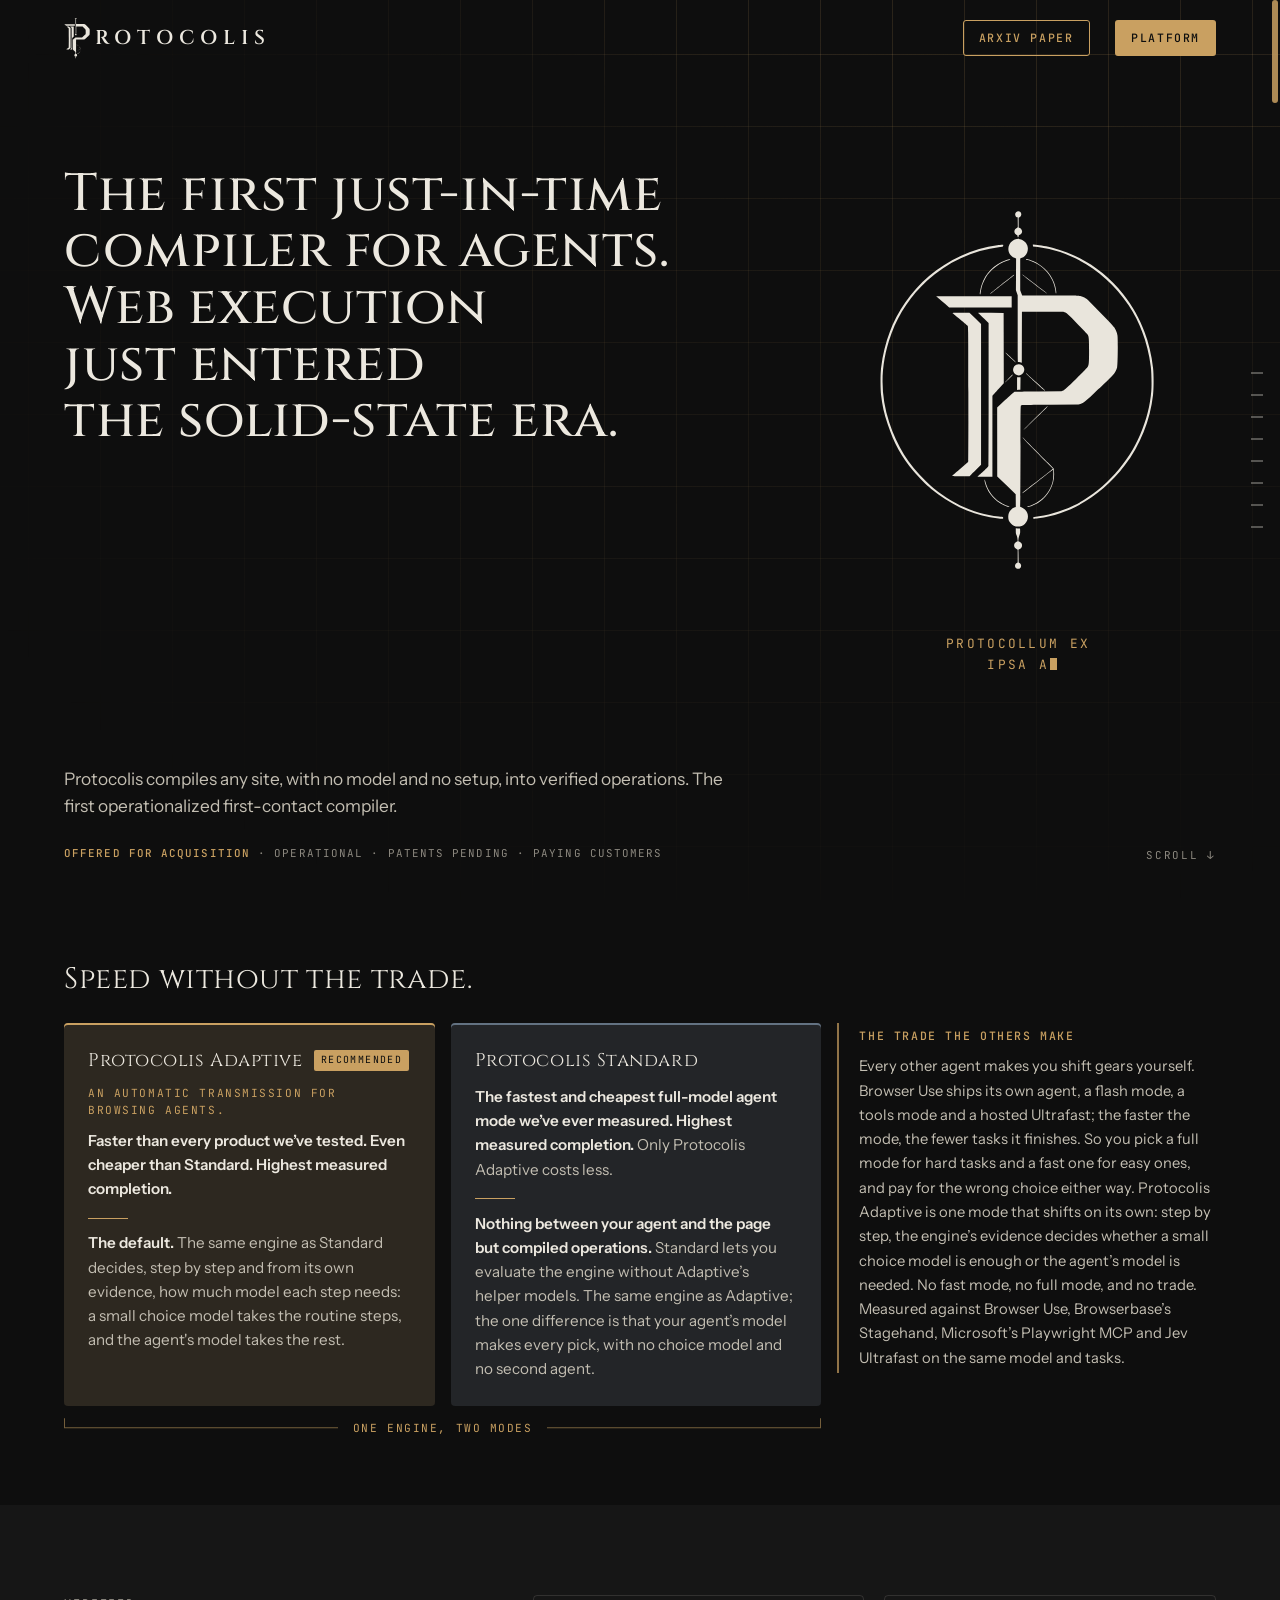
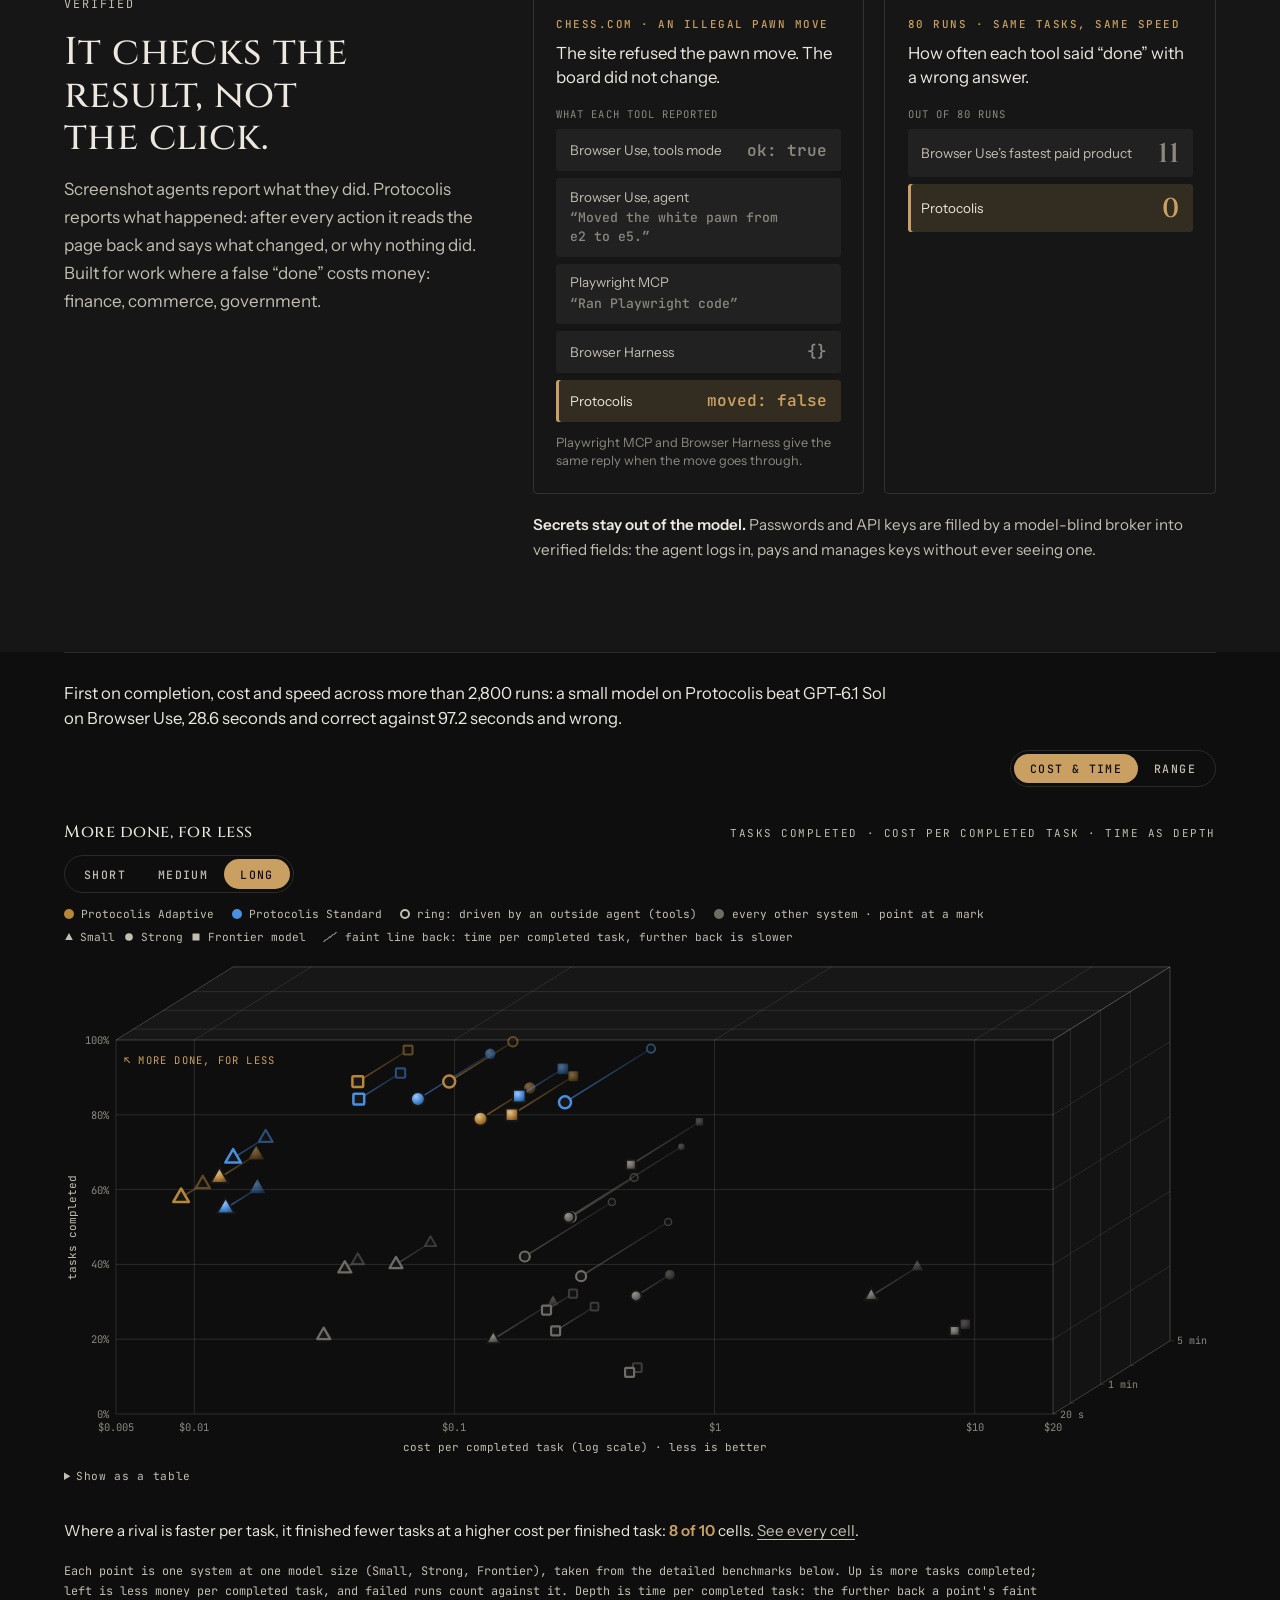
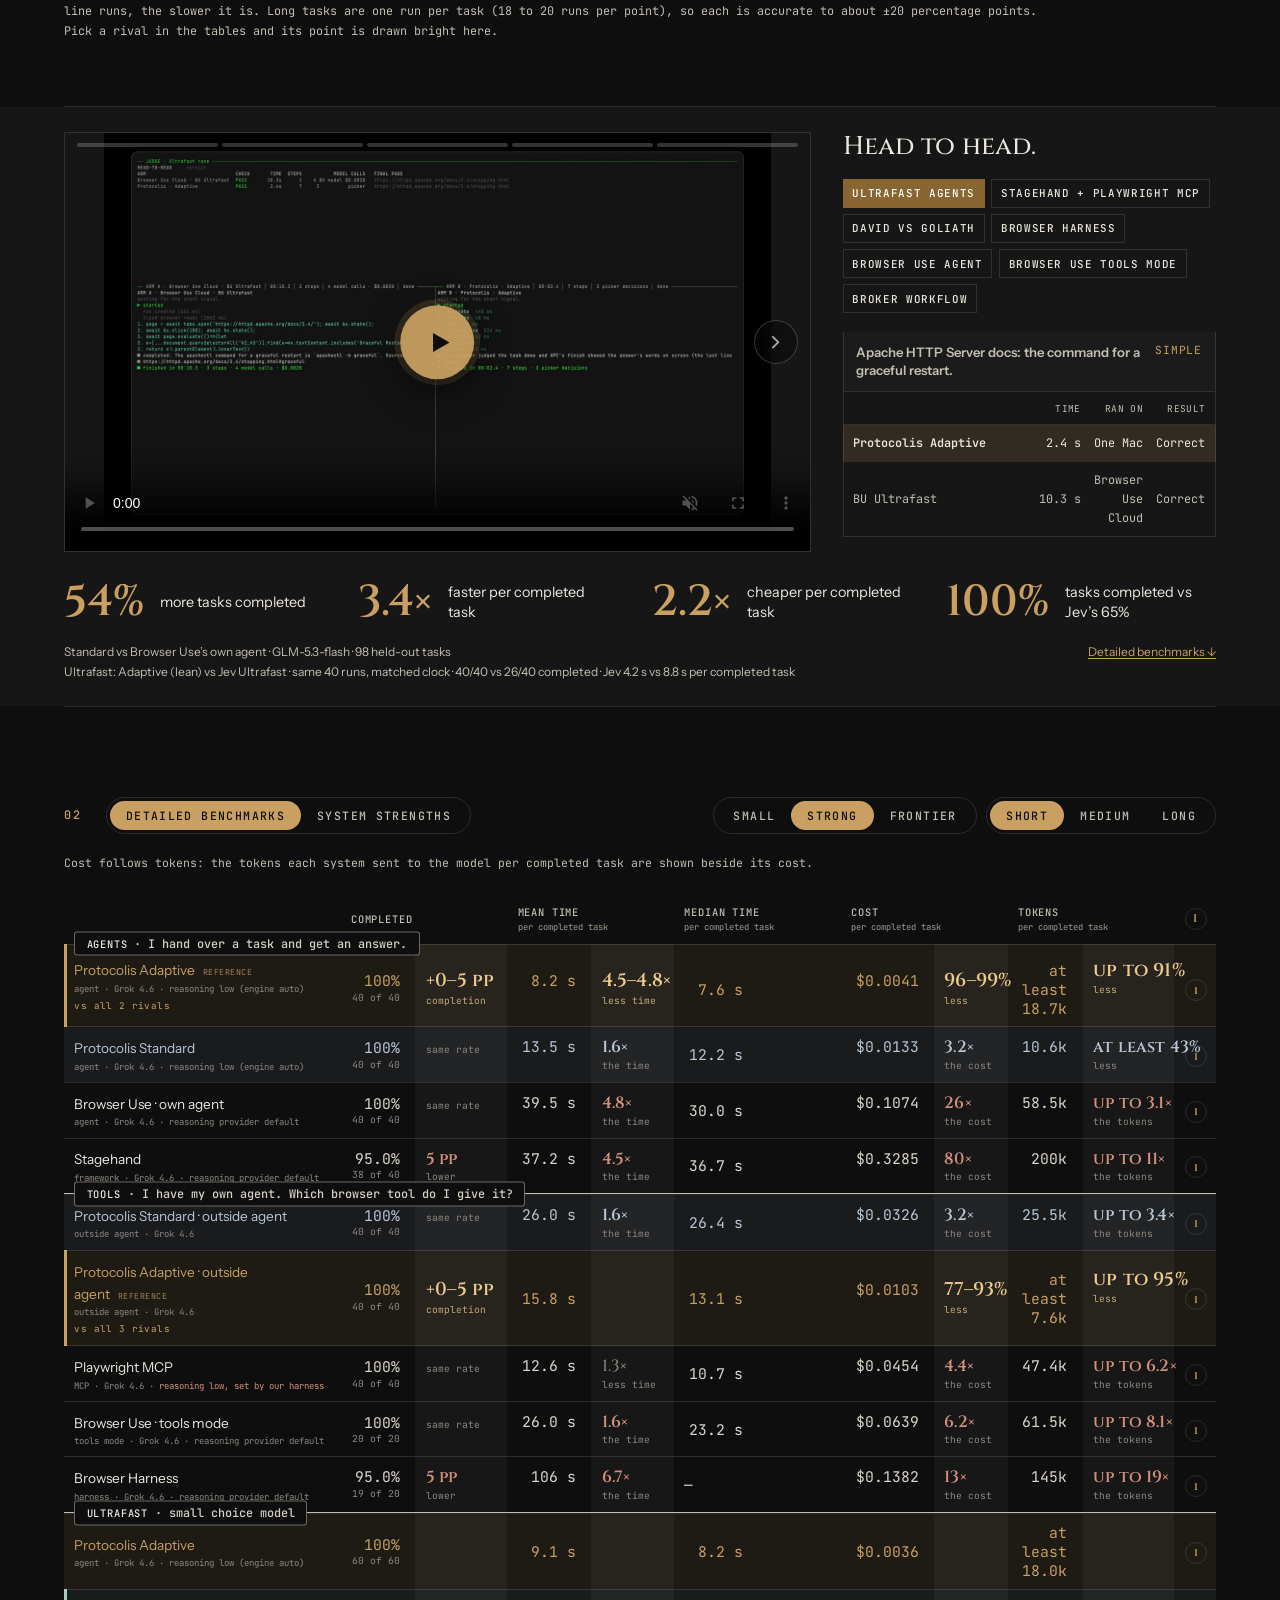
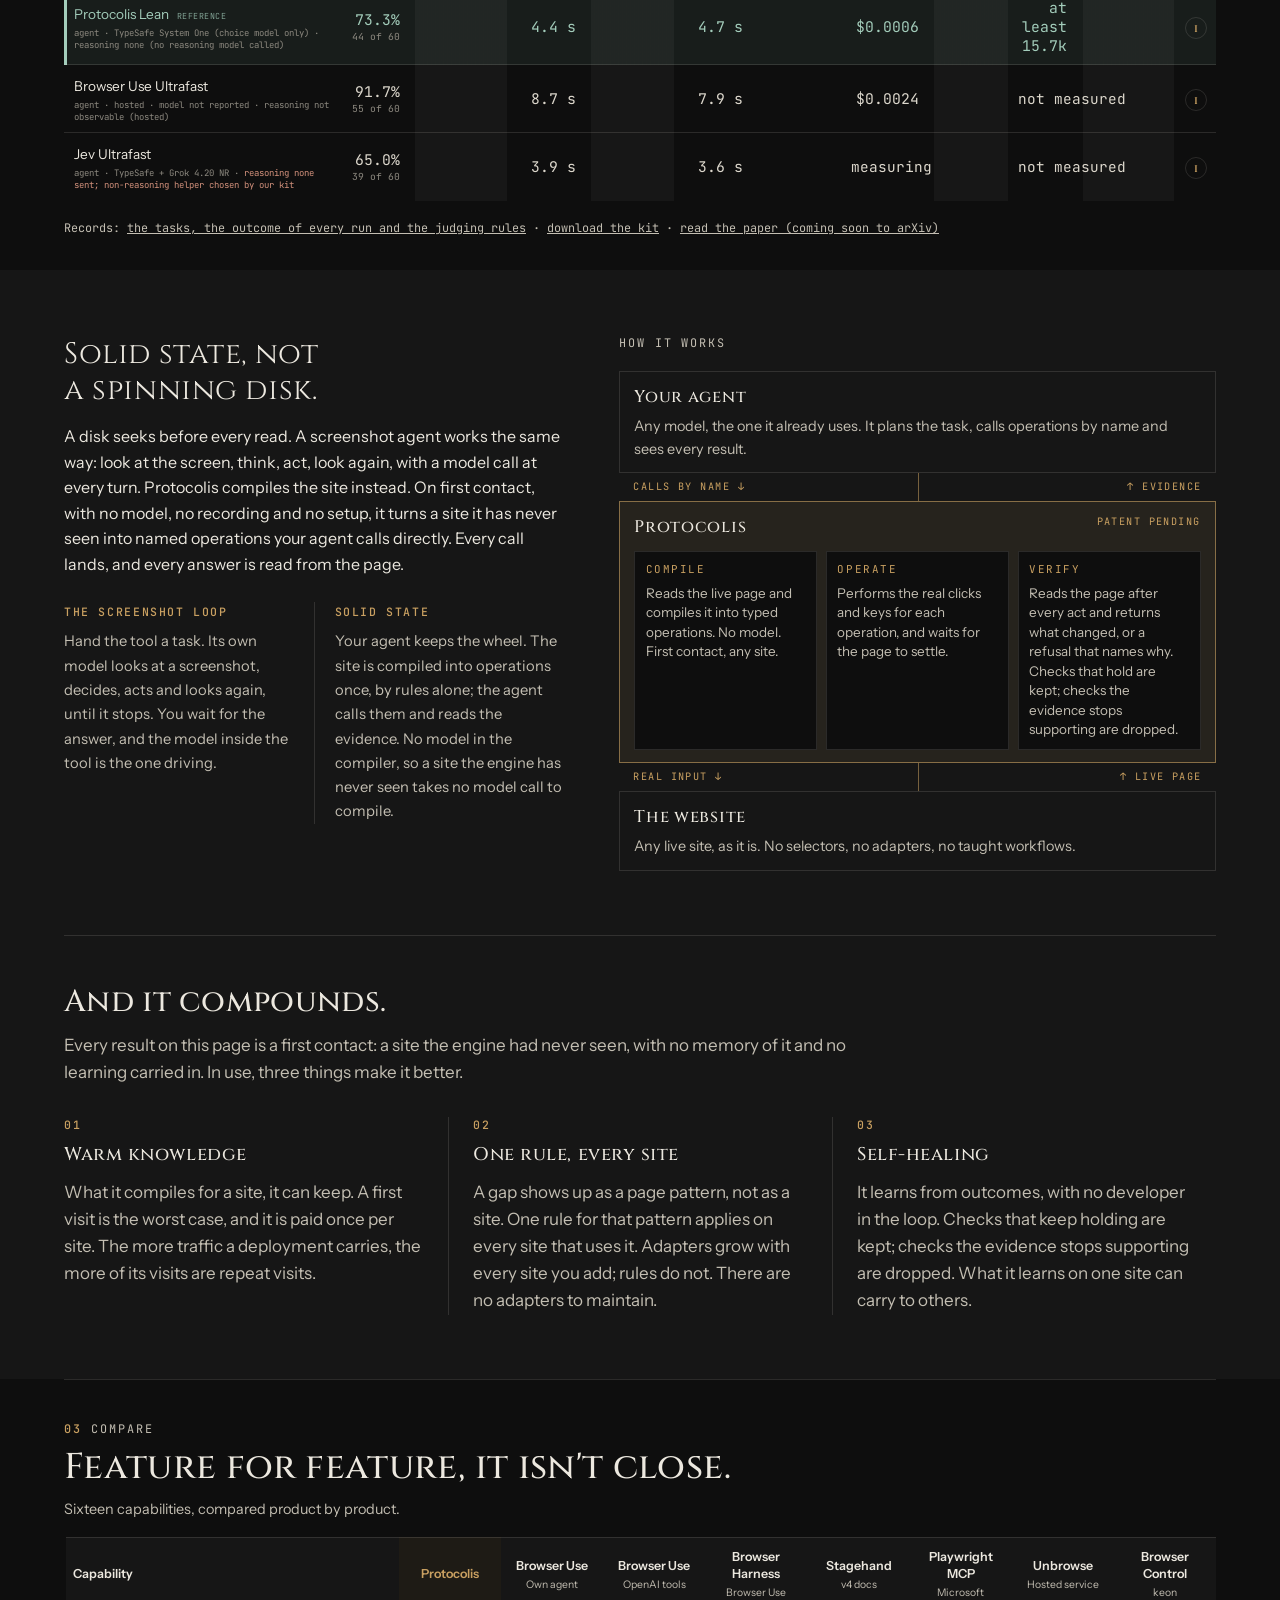
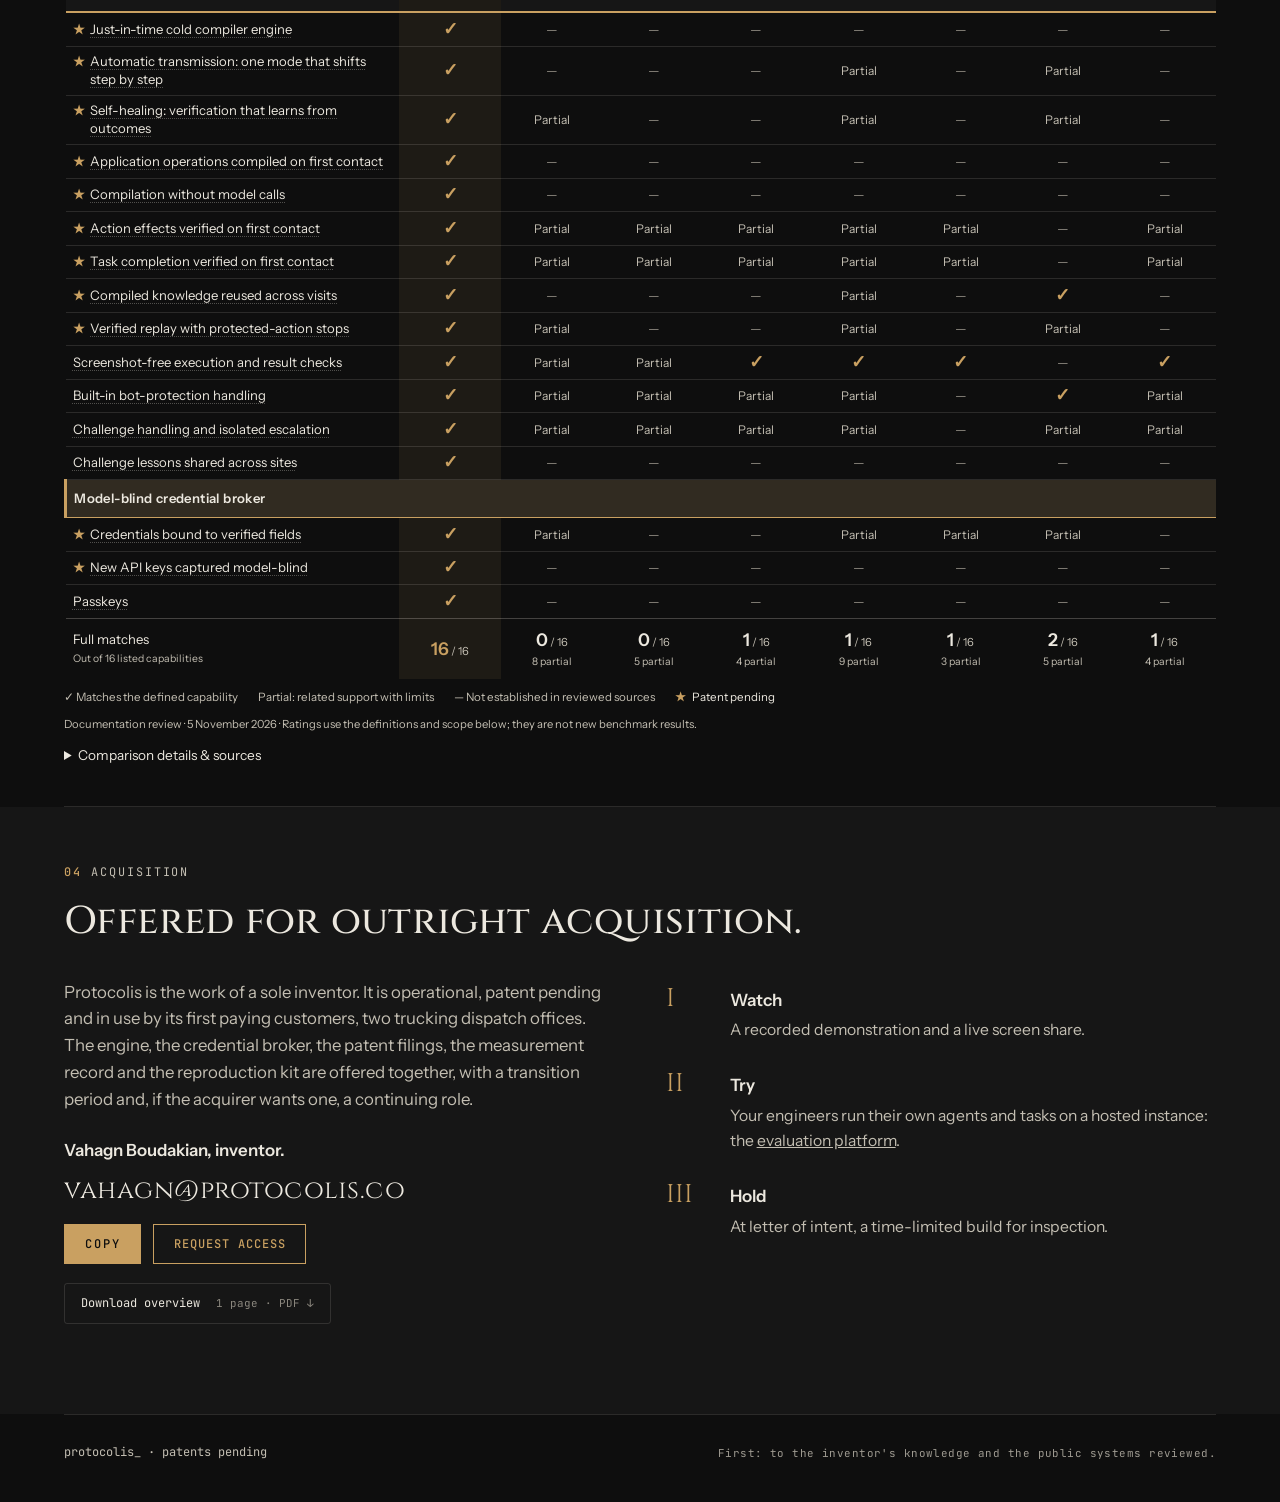
==== index.html @ 27d98e0c "Verified card: Chess.com probe rows for every rival that ran it (Browser Use tools + agent, Playwrig" ====
<!doctype html>
<html lang="en">
<head><script>/*THEME-SWITCH*/(function(){var SITE_THEME='dark';var DAY_START=12,DAY_END=19;var t=SITE_THEME;try{var q=new URLSearchParams(location.search).get('theme');if(q==='light'||q==='dark')t=q}catch(e){}if(t!=='light'&&t!=='dark'){var h=new Date().getHours();t=(h>=DAY_START&&h<DAY_END)?'light':'dark'}document.documentElement.setAttribute('data-theme',t)})()</script><style>/*NATIVE-PLAY-OFF: one play button on phones; the site draws its own (.vplay)*/.frame video::-webkit-media-controls-start-playback-button{display:none!important;-webkit-appearance:none}.frame video::-webkit-media-controls-overlay-play-button{display:none!important}</style><style>/*VERIFY-SEC*/.vr-sec .vr-grid{display:grid;grid-template-columns:1fr 1fr;gap:1.25rem;margin-top:1.6rem}@media(max-width:760px){.vr-sec .vr-grid{grid-template-columns:1fr}}.vr-card{border:1px solid var(--rule);border-radius:4px;padding:1.3rem 1.4rem 1.4rem;background:var(--bg-2)}.vr-k{font:500 .68rem var(--font-mono);letter-spacing:.14em;text-transform:uppercase;color:var(--accent)}.vr-what{margin:.65rem 0 1.1rem;color:var(--fg);font-size:1.05rem;line-height:1.45}.vr-cap{font:.66rem var(--font-mono);letter-spacing:.1em;text-transform:uppercase;color:var(--dim);margin-bottom:.5rem}.vr-rows{margin:0;display:grid;gap:.45rem}.vr-row{display:flex;justify-content:space-between;align-items:center;gap:1rem;padding:.65rem .85rem;border-radius:3px}.vr-row dt{font:.84rem var(--font-body);color:var(--fg-2)}.vr-row dd{margin:0;font:600 1rem var(--font-mono);white-space:nowrap}.vr-row dd code{font:inherit}.vr-row.them{background:color-mix(in srgb,var(--fg) 5%,transparent)}.vr-row.them dd{color:var(--dim)}.vr-row.us{background:color-mix(in srgb,var(--accent) 16%,transparent);box-shadow:inset 3px 0 var(--accent)}.vr-row.us dt{color:var(--fg)}.vr-row.us dd{color:var(--accent)}.vr-row dd.vr-big{font:600 1.7rem/1 var(--font-display)}.vr-broker{margin-top:1.3rem;color:var(--fg-2);max-width:62rem;line-height:1.65}.vr-broker b{color:var(--fg);font-weight:600}</style><style>/*VERIFY-BAND: full-width band like #demo/#how/#acquisition, plain label, heading left and proof right*/#modes{border-bottom:0!important}#verify{position:relative;isolation:isolate;margin-top:clamp(2.5rem,4vw,3.5rem)}#verify::before{content:"";position:absolute;z-index:-1;pointer-events:none;top:0;bottom:0;left:calc(-1 * max(var(--gut),env(safe-area-inset-left,0px)));right:calc(-1 * max(var(--gut),env(safe-area-inset-right,0px)));background:var(--bg-2)}#verify .vr-card{background:transparent}.vr-wrap{display:grid;grid-template-columns:minmax(0,1.15fr) minmax(0,1.85fr);gap:2.75rem;align-items:start}.vr-wrap .vr-grid{margin-top:0}.vr-head h2{margin-top:0}.vr-lede{color:var(--fg-2);line-height:1.65;margin-top:1rem}.vr-right .vr-broker{margin-top:1.1rem;font-size:.95rem}@media(max-width:1000px){.vr-wrap{grid-template-columns:1fr;gap:1.4rem}}</style><style>/*TOP-NO-RULE (owner, 18 Nov)*/.top{border-bottom:0!important}</style><style>/*HERO-SCREEN: the first screen hugs the window: headline top-left, one line + one button bottom-left, emblem right, scroll cue bottom-right*/.hero.hero-screen{position:relative;min-height:calc(100svh - 4.9rem);align-items:stretch;padding-block:clamp(1.75rem,5vh,3.5rem) clamp(1.75rem,4vh,3rem)}.hero-main{display:flex;flex-direction:column;justify-content:space-between;gap:2.5rem;min-width:0}.hero.hero-screen .hero-brand{align-self:center;padding-bottom:0}.hero.hero-screen .emblem{max-width:min(28rem,50svh)}.hero-line{font-size:clamp(1.05rem,1.35vw,1.28rem);line-height:1.55;color:var(--fg-2);max-width:44rem}.hero-actions{display:flex;align-items:center;gap:1.4rem;flex-wrap:wrap;margin-top:1.5rem}.hero-cta{font:500 .76rem var(--font-mono);letter-spacing:.14em;text-transform:uppercase;padding:.8rem 1.25rem;border-radius:3px;background:var(--accent);color:var(--accent-ink);text-decoration:none;white-space:nowrap;transition:filter .15s}.hero-cta:hover,.hero-cta:focus-visible{filter:brightness(1.12);outline:none}.hero-status{font:.68rem/1.7 var(--font-mono);letter-spacing:.1em;text-transform:uppercase;color:var(--dim);text-decoration:none}.hero-status b{color:var(--accent);font-weight:500}.hero-status:hover{color:var(--fg-2)}.hero-scroll{position:absolute;right:0;bottom:clamp(1.75rem,4vh,3rem);font:.68rem var(--font-mono);letter-spacing:.16em;text-transform:uppercase;color:var(--dim);text-decoration:none}.hero-scroll:hover{color:var(--accent)}.range-proof{font-size:clamp(1.02rem,1.3vw,1.2rem);line-height:1.55;color:var(--fg);max-width:52rem;margin:0 0 .25rem}@media (max-width:999px),(orientation:portrait){.hero.hero-screen{min-height:calc(100svh - 4.9rem);align-content:space-between;align-items:start;gap:2rem}.hero-main{gap:1.75rem}.hero-scroll{display:none}}@media (max-width:999px),(orientation:portrait){.hero h1 br.desk-br{display:none}}@media (min-width:1000px) and (orientation:landscape){.hero.hero-screen h1{font-size:clamp(2.3rem,4.3vw,4rem)}.hero.hero-screen h1.order-claim{font-size:clamp(2.2rem,4.1vw,3.8rem)}.hero.hero-screen .hero-main{padding-top:clamp(1rem,5vh,3.25rem)}.hero.hero-screen .hero-brand{transform:translateY(-5svh)}}@media (max-width:760px){.hero.hero-screen{padding-block:1.1rem 1.4rem;gap:1.1rem}.hero.hero-screen .emblem{width:min(34vw,8.75rem)}.hero.hero-screen .motto{margin-top:.55rem;font-size:.68rem;max-width:none}.hero-main{gap:1.1rem}.hero-actions{margin-top:1rem;gap:.9rem}}</style><style>/*GRID-TOP: the grid is a little stronger across the header and hero, and that emphasis fades out faster than the grid as you scroll (owner, 18 Nov)*/.grid-top{position:fixed;inset:0;z-index:-1;pointer-events:none;background-image:linear-gradient(color-mix(in srgb,var(--accent) 12%,transparent) 1px,transparent 1px),linear-gradient(90deg,color-mix(in srgb,var(--accent) 12%,transparent) 1px,transparent 1px);background-size:72px 72px;background-position:center center;-webkit-mask-image:radial-gradient(ellipse 110% 104px at 100% 0%,rgba(0,0,0,.8) 0,rgba(0,0,0,.45) 45%,rgba(0,0,0,.08) 85%,transparent 100%),radial-gradient(ellipse 62% 190px at 100% 0%,#000 0,#000 52%,transparent 100%),radial-gradient(ellipse 78% 72% at 94% 0%,rgba(0,0,0,.55) 0,rgba(0,0,0,.55) 20%,transparent 75%);mask-image:radial-gradient(ellipse 110% 104px at 100% 0%,rgba(0,0,0,.8) 0,rgba(0,0,0,.45) 45%,rgba(0,0,0,.08) 85%,transparent 100%),radial-gradient(ellipse 62% 190px at 100% 0%,#000 0,#000 52%,transparent 100%),radial-gradient(ellipse 78% 72% at 94% 0%,rgba(0,0,0,.55) 0,rgba(0,0,0,.55) 20%,transparent 75%);opacity:calc(1 - var(--hfade,0))}</style><style>/*GRID-DRIFT: the cursor-style glow, on its own: quick sweeps that appear, cross a stretch of grid and fade, then rest (owner, 19 Nov: fast and transient, not mouse-dependent)*/body::after{content:"";position:fixed;inset:0;z-index:-1;pointer-events:none;background-image:linear-gradient(color-mix(in srgb,var(--accent) 60%,transparent) 1px,transparent 1px),linear-gradient(90deg,color-mix(in srgb,var(--accent) 60%,transparent) 1px,transparent 1px);background-size:72px 72px;background-position:center center;-webkit-mask-image:radial-gradient(circle 150px at var(--mx,-999px) var(--my,-999px),#000,transparent 72%);mask-image:radial-gradient(circle 150px at var(--mx,-999px) var(--my,-999px),#000,transparent 72%);opacity:calc(var(--gl,0) * (1 - var(--gfade,0)))}</style><style>/*CLAIM-TIP: the hero claim line with its qualifier on hover, focus or tap (owner, 19 Nov)*/.hero-first{color:inherit;font-weight:inherit}.claim-tip{position:relative;cursor:help;text-decoration:underline dotted;text-decoration-color:color-mix(in srgb,var(--fg) 45%,transparent);text-underline-offset:.22em;outline:none}.claim-tip::after{content:attr(data-tip);position:absolute;left:50%;bottom:calc(100% + .55rem);transform:translate(-50%,4px);width:max-content;max-width:min(22rem,80vw);padding:.5rem .7rem;border:1px solid var(--rule);border-radius:3px;background:var(--bg-2);color:var(--fg-2);font:400 .72rem/1.45 var(--font-mono);letter-spacing:.02em;text-align:left;white-space:normal;opacity:0;pointer-events:none;transition:opacity .15s,transform .15s;z-index:20;box-shadow:0 6px 18px rgba(0,0,0,.35)}.claim-tip:hover::after,.claim-tip:focus-visible::after,.claim-tip.open::after{opacity:1;transform:translate(-50%,0)}@media (max-width:760px){.claim-tip::after{left:0;transform:translate(0,4px)}.claim-tip:hover::after,.claim-tip:focus-visible::after,.claim-tip.open::after{transform:translate(0,0)}}</style><style>/*FC-NO-PANEL: "More done, for less" sits on the page in both themes (owner, 18 Nov); label halos follow the page colour*/#range .fc-fig,#range .range-panel{background:transparent;--bg-2:var(--bg);padding-left:0;padding-right:0}</style><link rel="stylesheet" href="theme-light.css?v=1cdf99e9f2ed">
<link rel="stylesheet" href="benchmark-tasksets/benchmarks.css?v=6063d989c921">
<meta charset="utf-8">
<meta name="viewport" content="width=device-width, initial-scale=1, viewport-fit=cover">
<title>Protocolis: solid-state browsing for AI agents</title>
<meta name="description" content="Web execution just entered the solid-state era. 3.4× faster per completed task than Browser Use, same model. Protocolis is the just-in-time web compiler for AI agents: any web application becomes typed, verified operations an agent calls. Patent-pending, in production with paying customers, offered for acquisition.">
<meta property="og:type" content="website">
<meta property="og:site_name" content="Protocolis">
<meta property="og:url" content="https://protocolis.co/">
<meta property="og:title" content="Web execution just entered the solid-state era.">
<meta property="og:description" content="3.4× faster per completed task than Browser Use, same model. The just-in-time web compiler for AI agents: patent-pending, in production with paying customers, offered for acquisition.">
<meta property="og:image" content="https://protocolis.co/media/og-card-v2.jpg">
<meta property="og:image:type" content="image/jpeg">
<meta property="og:image:width" content="1200">
<meta property="og:image:height" content="630">
<meta property="og:image:alt" content="Same task on Cambridge Dictionary: Protocolis on a small model, 28.6 s and correct; Browser Use on GPT-6.1 Sol, 97.2 s and failed.">
<meta name="twitter:card" content="summary_large_image">
<meta name="twitter:title" content="Web execution just entered the solid-state era.">
<meta name="twitter:description" content="3.4× faster per completed task than Browser Use, same model. The just-in-time web compiler for AI agents: patent-pending, in production with paying customers, offered for acquisition.">
<meta name="twitter:image" content="https://protocolis.co/media/og-card-v2.jpg">
<link rel="icon" type="image/svg+xml" href="glyph.svg">
<link rel="preconnect" href="https://fonts.googleapis.com">
<link rel="stylesheet" href="https://fonts.googleapis.com/css2?family=Cinzel:wght@500;600;700&family=Instrument+Sans:wght@400;500;600&family=JetBrains+Mono:wght@400;500&display=swap">
<style>
/* Layout: full-bleed sections on one fluid gutter; a label rail on the left of each section on desktop; no boxes except the comparison table. Basalt, marble, bronze. */
:root{
  --bg:#0e0e0e;
  --bg-2:#161616;
  --fg:#ece8df;
  --fg-2:#c3beb2;
  --dim:#8c887f;
  --rule:rgba(236,232,223,.13);
  --accent:#c9a061;
  --accent-ink:#0e0e0e;
  --accent-wash:rgba(201,160,97,.09);
  --gut:clamp(16px,5vw,96px);
  --font-display:"Cinzel",Georgia,serif;
  --font-body:"Instrument Sans","Helvetica Neue",Arial,sans-serif;
  --font-mono:"JetBrains Mono",ui-monospace,Menlo,monospace;
  color-scheme:dark;
}
*{box-sizing:border-box}
html{background:var(--bg);-webkit-text-size-adjust:100%;scroll-behavior:smooth}
body{margin:0;background:var(--bg);color:var(--fg);font-family:var(--font-body);font-size:17px;line-height:1.6;
  padding-left:max(var(--gut),env(safe-area-inset-left,0px));padding-right:max(var(--gut),env(safe-area-inset-right,0px))}
a{color:inherit}
h1,h2,h3{margin:0;font-weight:500;text-wrap:balance}
p{margin:0}
.mono{font-family:var(--font-mono)}

/* top bar */
.top{display:flex;align-items:center;justify-content:space-between;gap:1.5rem;flex-wrap:wrap;padding-block:1.1rem;border-bottom:1px solid var(--rule)}
.brand{display:flex;align-items:center;gap:.3rem;text-decoration:none}
.brand img{height:2.6rem;width:auto;display:block}
.brand b{font-family:var(--font-display);font-weight:600;letter-spacing:.3em;font-size:1.25rem;text-transform:uppercase;line-height:1}
.top nav{display:flex;gap:1.75rem;flex-wrap:wrap;font-family:var(--font-mono);font-size:.78rem;color:var(--fg-2)}
.top nav a{text-decoration:none;letter-spacing:.05em}
.top nav a:hover,.top nav a:focus-visible{color:var(--accent)}

/* hero */
.hero{display:grid;grid-template-columns:minmax(0,7fr) minmax(0,4fr);gap:clamp(2rem,5vw,6rem);align-items:center;padding-block:clamp(1.25rem,2.5vw,2.25rem) clamp(3rem,6vw,5.5rem)}
.motto{font-family:var(--font-mono);font-size:.8rem;letter-spacing:.18em;text-transform:uppercase;color:var(--accent);margin-top:1.25rem;text-align:center;text-wrap:balance;max-width:72%;margin-inline:auto}
.motto.typing{text-wrap:initial;white-space:pre-line}.motto .cur{display:inline-block;width:0;height:.95em;position:relative;vertical-align:-.12em;animation:cur-blink .9s steps(2,start) infinite}.motto .cur::after{content:'';position:absolute;left:.1em;top:0;width:.5em;height:100%;background:var(--accent)}@keyframes cur-blink{to{visibility:hidden}}
.hero h1{font-family:var(--font-display);font-size:clamp(2.266rem,5.15vw,4.738rem);line-height:1.08;letter-spacing:.01em}
.hero h1 .keep-together{white-space:nowrap}
.architecture-heading{font-family:var(--font-display);font-weight:500;letter-spacing:normal;font-size:clamp(1.05rem,1.3vw,1.25rem);line-height:1.4;margin-top:1.25rem;text-wrap:balance}
.architecture-heading + .lede{margin-top:1rem}
.lede{font-size:clamp(.97rem,1.2vw,1.15rem);color:var(--fg-2);margin-top:3rem;max-width:44rem}
.chips{display:flex;gap:.5rem;flex-wrap:wrap;margin-top:2.25rem}
.chip{font-family:var(--font-mono);font-size:.72rem;letter-spacing:.06em;text-transform:uppercase;border:1px solid var(--rule);padding:.4rem .7rem}
footer .fk{margin-left:auto;max-width:38rem;text-align:right;font-family:var(--font-mono);font-size:.68rem;letter-spacing:.04em;color:var(--fg-2);opacity:.8}
.chip.on{border-color:var(--accent);color:var(--accent)}
/* A brief light sweep begins after the hero motto finishes typing. */
.chip.acquisition-status{position:relative;overflow:hidden;isolation:isolate}
.chip.acquisition-status::after{content:"";position:absolute;pointer-events:none;inset:-40% auto -40% 0;width:40%;background:linear-gradient(90deg,transparent,rgba(236,232,223,.18),rgba(201,160,97,.1),transparent);transform:translateX(-160%) skewX(-20deg);opacity:0}
.chip.acquisition-status.is-glimmering::after{animation:acquisition-glimmer 6s ease-in-out infinite}
@keyframes acquisition-glimmer{0%{transform:translateX(-160%) skewX(-20deg);opacity:0}3%{opacity:1}20%{transform:translateX(350%) skewX(-20deg);opacity:0}100%{transform:translateX(350%) skewX(-20deg);opacity:0}}
@media(prefers-reduced-motion:reduce){.chip.acquisition-status.is-glimmering::after{animation:none}}

.chip.patent-status{border-color:rgba(236,232,223,.6)}
a.chip{color:inherit;text-decoration:none;transition:background-color .2s,color .2s,border-color .2s}
a.chip.on:hover,a.chip.on:focus-visible{background:var(--accent);color:#fff}
/* White would vanish on the cream fill, so the patent badge inverts to the page colour. */
a.chip.patent-status:hover,a.chip.patent-status:focus-visible{background:rgb(236,232,223);border-color:rgb(236,232,223);color:var(--bg)}
.chip.customers{border-color:rgba(236,232,223,.6)}
.chip.customers:hover,a.chip.customers:focus-visible{background:rgb(236,232,223);border-color:rgb(236,232,223);color:var(--bg)}
.hero-brand{width:100%;max-width:30rem;justify-self:center}
.emblem{position:relative;width:100%;max-width:30rem;aspect-ratio:1;margin-inline:auto;display:block;overflow:hidden}
.emblem-still{display:block;width:100%;height:100%;position:relative;z-index:1}



/* stat band: headline + two bars drawn to scale */
.stats{display:grid;grid-template-columns:repeat(5,minmax(0,1fr));border-top:1px solid var(--rule);border-bottom:1px solid var(--rule)}
.stat{padding:2.2rem 1.75rem 2.4rem 0;min-width:0;display:flex;flex-direction:column;gap:1.1rem}
.stat+.stat{padding-left:1.75rem;border-left:1px solid var(--rule)}
.stat .n{font-family:var(--font-display);font-weight:600;font-size:clamp(2.6rem,4.6vw,4.4rem);line-height:.95;color:var(--accent);font-variant-numeric:tabular-nums;letter-spacing:-.01em}
.stat .n small{display:block;font-size:.36em;color:var(--fg);font-weight:500;letter-spacing:.02em;margin-top:.5rem}
.bars{display:grid;gap:.55rem}
.bar{display:grid;grid-template-columns:6.2rem 1fr;gap:.7rem;align-items:center;font-family:var(--font-mono);font-size:.72rem;color:var(--fg-2)}
.bar .track{position:relative;height:1.35rem}
.bar .fill{position:absolute;inset:0 auto 0 0;background:var(--dim);opacity:.55}
.bar.us .fill{background:var(--accent);opacity:1}
.bar .val{position:absolute;top:50%;transform:translateY(-50%);left:calc(var(--w) + .5rem);white-space:nowrap;color:var(--fg);font-variant-numeric:tabular-nums}
.bar.full .val{left:auto;right:.45rem;color:var(--accent-ink)}
.bar.full:not(.us) .val{color:var(--fg)}
.stat .lab{font-family:var(--font-mono);font-size:.68rem;letter-spacing:.18em;text-transform:uppercase;color:var(--accent)}
.stat .c{font-family:var(--font-mono);font-size:.68rem;letter-spacing:.06em;color:var(--fg-2);text-transform:uppercase;margin-top:auto}
/* sections */
.sec{padding-block:clamp(3.5rem,7vw,6.5rem);border-bottom:1px solid var(--rule)}
.rail{font-family:var(--font-mono);font-size:.74rem;letter-spacing:.16em;text-transform:uppercase;color:var(--fg-2);margin-bottom:1.1rem}
.rail b{color:var(--accent);font-weight:500;margin-right:.6rem}
.sec h2{font-family:var(--font-display);font-size:clamp(1.9rem,3.6vw,3.3rem);line-height:1.1;letter-spacing:.01em}
.sub{color:var(--fg-2);font-size:1.08rem;margin-top:1.1rem;max-width:52rem}
.head{display:grid;grid-template-columns:minmax(0,1.1fr) minmax(0,1fr);gap:1rem clamp(2rem,5vw,6rem);align-items:end;margin-bottom:.5rem}
.head .rail{grid-column:1/-1;margin-bottom:.2rem}
.head .sub{font-size:.92rem;line-height:1.55;margin:0;max-width:36rem;justify-self:end}
.head .sub+.sub{grid-column:2;margin-top:.75rem}
@media (max-width:760px){.head{grid-template-columns:minmax(0,1fr)}.head .sub{justify-self:start}.head .sub+.sub{grid-column:auto}}

/* comparison table */
.vs{width:100%;border-collapse:separate;border-spacing:0;margin-top:2.75rem;font-size:.98rem}
.vs-wrap{overflow-x:auto}
.vs th,.vs td{padding:1rem 1.1rem;border-bottom:1px solid var(--rule);text-align:left;vertical-align:middle}
.vs thead th{font-family:var(--font-mono);font-size:.72rem;letter-spacing:.14em;text-transform:uppercase;color:var(--fg-2);font-weight:500;padding-block:1.1rem;border-bottom:1px solid var(--fg-2)}
.vs thead th.us{color:var(--accent-ink);background:var(--accent);font-weight:600;text-align:center}
.vs tbody th{font-weight:500;font-size:1.02rem;min-width:16rem}
.vs td{color:var(--dim);font-size:.88rem;width:22%;min-width:11rem}
.vs td.us{background:var(--accent-wash);width:11%;min-width:7rem;text-align:center;border-left:1px solid var(--accent);border-right:1px solid var(--accent)}
.vs tbody tr:last-child td.us{border-bottom:1px solid var(--accent)}
.vs tfoot td,.vs tfoot th{border-bottom:0;padding-top:1.4rem}
.vs tfoot th{font-family:var(--font-mono);font-size:.72rem;letter-spacing:.14em;text-transform:uppercase;color:var(--fg-2);font-weight:500}
.vs tfoot td{white-space:nowrap;font-family:var(--font-display);font-size:1.6rem;color:var(--dim);font-variant-numeric:tabular-nums}
.vs tfoot td small{display:block;font-family:var(--font-mono);font-size:.66rem;letter-spacing:.06em;color:var(--dim);margin-top:.2rem;text-transform:uppercase}
.vs tfoot td.us{color:var(--accent);background:none;border:0;text-align:center}
.vs tr.grp th,.vs tr.grp td{padding:1.5rem 1.1rem .75rem;border-bottom:1px solid var(--accent);border-top:1px solid var(--rule);vertical-align:bottom}
.vs tr.grp th{font-family:var(--font-display);font-size:1.25rem;letter-spacing:.05em;color:var(--fg);font-weight:600}
.vs tr.grp th span{display:block;color:var(--fg-2);letter-spacing:0;font-family:var(--font-body);font-size:.88rem;font-weight:400;margin-top:.3rem}
.vs tr.grp td.us{font-family:var(--font-mono);font-size:.66rem;letter-spacing:.14em;text-transform:uppercase;color:var(--accent)}
.vs tr.grp:first-child th,.vs tr.grp:first-child td{border-top:0;padding-top:1.1rem}
.vs tr.grp th,.vs tr.grp td:not(.us){background:var(--bg-2)}
.vs tr.grp th{border-left:3px solid var(--accent)}
.vs tbody tr:not(.grp) th{position:relative;padding-left:2.6rem;font-weight:400}
.vs tbody tr:not(.grp) th::before{content:"";position:absolute;left:1.15rem;top:0;bottom:0;width:1px;background:var(--accent);opacity:.45}
.vs tbody tr:not(.grp) th::after{content:"";position:absolute;left:1.15rem;top:50%;width:.75rem;height:1px;background:var(--accent);opacity:.45}
.vs tbody tr.last-in-grp th::before{bottom:50%}
.gk{display:inline-flex;flex-direction:column;align-items:center;gap:.45rem}
.gk small{font-family:var(--font-mono);font-size:.62rem;letter-spacing:.14em;text-transform:uppercase;color:var(--accent)}
.vs tr.grp td:not(.us){vertical-align:middle}
.ok{display:inline-grid;place-items:center;width:1.9rem;height:1.9rem;border-radius:50%;background:var(--accent)}
.ok svg{width:1rem;height:1rem;stroke:var(--accent-ink);stroke-width:3;fill:none}
.no{display:inline-flex;align-items:center;gap:.55rem;color:var(--dim)}
.no svg{width:.85rem;height:.85rem;stroke:var(--dim);stroke-width:2;fill:none;flex:none}
.part{display:inline-flex;align-items:flex-start;gap:.55rem;color:var(--dim)}
.part i{flex:none;width:.85rem;height:.85rem;border:1.5px solid var(--dim);border-radius:50%;background:linear-gradient(90deg,var(--dim) 50%,transparent 50%);margin-top:.2rem}
.legend{display:flex;gap:1.5rem;flex-wrap:wrap;margin-top:1.25rem;font-family:var(--font-mono);font-size:.7rem;letter-spacing:.06em;color:var(--fg-2);text-transform:uppercase}
.legend span{display:inline-flex;align-items:center;gap:.5rem}

/* measured grid */
.meas{display:grid;grid-template-columns:repeat(4,minmax(0,1fr));gap:0;margin-top:2.75rem;border-top:1px solid var(--rule)}
.m{padding:1.6rem 1.5rem 0 0;min-width:0}
.m+.m{padding-left:1.5rem;border-left:1px solid var(--rule)}
.m .who{font-family:var(--font-mono);font-size:.7rem;letter-spacing:.1em;text-transform:uppercase;color:var(--fg-2)}
.m .who b{display:block;color:var(--fg);font-weight:500;margin-bottom:.2rem}
.m dl{display:grid;grid-template-columns:1fr auto;gap:.5rem 1rem;margin:1.1rem 0 0;font-size:.95rem}
.m dt{color:var(--fg-2)}
.m dd{margin:0;font-family:var(--font-mono);font-variant-numeric:tabular-nums;color:var(--accent);text-align:right}
.m dd span{color:var(--fg-2)}
.note{font-family:var(--font-mono);font-size:.74rem;color:var(--fg-2);margin-top:2.25rem;max-width:62rem;line-height:1.7}
.lead-note{font-family:var(--font-body,inherit);font-size:clamp(.95rem,1.1vw,1.05rem);color:var(--fg-2);margin-top:1rem}.lead-note b{color:var(--fg)}
.modes-sec{padding-block:clamp(2.75rem,5vw,4.5rem)}.sec.modes-sec h2{font-family:var(--font-body);font-size:clamp(1.15rem,1.5vw,1.35rem);font-weight:500;line-height:1.4;letter-spacing:normal}.modes-sec .lead-note{margin-top:1.1rem}
.modes-row{margin-top:1.6rem;display:grid;grid-template-columns:minmax(0,2fr) minmax(0,1fr);gap:1rem;align-items:stretch}.modes-why{margin:0;padding:.2rem 0 .2rem 1.25rem;border-left:2px solid color-mix(in srgb,var(--accent) 70%,transparent);color:var(--fg-2);font-size:clamp(.92rem,1vw,1rem);line-height:1.65;align-self:start}.modes-why h3{font-family:var(--font-mono);font-size:.72rem;font-weight:500;letter-spacing:.14em;text-transform:uppercase;color:var(--accent);margin:0 0 .55rem}.modes-why p{margin:0}.modes{margin:0;display:grid;grid-template-columns:1fr 1fr;gap:1rem}@media (max-width:1000px){.modes-row{grid-template-columns:minmax(0,1fr)}}.modes>div{padding:1.4rem 1.5rem 1.5rem;border-radius:4px;background:var(--bg-2)}.modes>.m-adaptive{background:color-mix(in srgb,var(--accent) 13%,var(--bg-2));box-shadow:inset 0 2px 0 var(--accent)}.modes dt{font-family:var(--font-display);font-size:1.15rem;letter-spacing:.03em;color:var(--fg);display:flex;align-items:center;gap:.7rem;flex-wrap:wrap;margin-bottom:.6rem}.modes dt .rec{font-family:var(--font-mono);font-size:.62rem;letter-spacing:.14em;text-transform:uppercase;color:var(--bg);background:var(--accent);padding:.15rem .45rem;border-radius:2px}.modes dd b{color:var(--fg);font-weight:600}.modes .mode-detail{display:block;margin-top:1rem;padding-top:.85rem;position:relative;font-family:var(--font-body);font-style:normal;font-size:1em;color:var(--fg-2);font-weight:400;line-height:1.6}.modes .mode-detail::before{content:"";position:absolute;top:0;left:0;width:2.5rem;height:1px;background:var(--accent)}.modes dd{margin:0;color:var(--fg-2);font-size:clamp(.95rem,1.05vw,1.02rem);line-height:1.6}@media (max-width:760px){.modes{grid-template-columns:minmax(0,1fr)}.modes>div{padding:1.1rem 1.1rem 1.2rem}}
.soon{font-family:var(--font-mono);font-size:.72rem;color:var(--fg-2);margin-top:1rem;display:flex;gap:.7rem;align-items:baseline;flex-wrap:wrap}.soon span{color:var(--accent);border:1px solid var(--accent);padding:.1rem .45rem;letter-spacing:.14em;text-transform:uppercase;font-size:.64rem}

/* measured matrix */
.mx-wrap{overflow-x:auto;margin-top:2.75rem}
.mx{display:grid;grid-template-columns:11rem minmax(18rem,1fr) minmax(18rem,1fr);border-top:1px solid var(--rule);min-width:44rem}
.mx-corner{border-bottom:1px solid var(--fg-2)}
.mx-col{padding:1.1rem 1.25rem;border-bottom:1px solid var(--fg-2);border-left:1px solid var(--rule)}
.mx-col b,.mx-row b{display:block;font-family:var(--font-display);font-size:1.05rem;font-weight:600;letter-spacing:.03em;color:var(--fg)}
.mx-col span,.mx-row span{display:block;font-family:var(--font-mono);font-size:.68rem;letter-spacing:.06em;color:var(--fg-2);margin-top:.35rem;text-transform:uppercase}
.mx-row{padding:1.6rem 1rem 1.6rem 1rem;border-bottom:1px solid var(--rule);border-left:3px solid var(--accent);background:var(--bg-2)}
.cell{padding:1.5rem 1.25rem;border-bottom:1px solid var(--rule);border-left:1px solid var(--rule);display:grid;gap:.8rem;align-content:start}
.mb{display:grid;grid-template-columns:5.2rem 1fr 7.5rem;gap:.8rem;align-items:center}
.mb .k{font-family:var(--font-mono);font-size:.7rem;letter-spacing:.1em;text-transform:uppercase;color:var(--fg-2)}
.mb .tr{display:grid;gap:.25rem}
.mb .tr i{display:block;height:.55rem;background:var(--dim);opacity:.55}
.mb .tr i.us{background:var(--accent);opacity:1}
.mb .v{font-family:var(--font-mono);font-size:.82rem;color:var(--fg-2);font-variant-numeric:tabular-nums;white-space:nowrap}
.mb .v b{color:var(--accent);font-weight:500;font-size:.95rem}
.cell .n{font-family:var(--font-mono);font-size:.66rem;letter-spacing:.04em;color:var(--dim);line-height:1.6;margin-top:.4rem}
.cell.pending{align-content:center}
.cell .pend{font-family:var(--font-mono);font-size:.76rem;color:var(--fg-2);line-height:1.7;max-width:26rem}
.mx-legend{display:flex;gap:1.5rem;flex-wrap:wrap;margin-top:1.1rem;font-family:var(--font-mono);font-size:.68rem;letter-spacing:.06em;color:var(--fg-2);text-transform:uppercase}
.mx-legend span{display:inline-flex;align-items:center;gap:.5rem}
.mx-legend i{display:inline-block;width:1.4rem;height:.5rem;background:var(--dim);opacity:.55}
.mx-legend i.us{background:var(--accent);opacity:1}
.fb-wrap{margin-top:1.4rem;border-top:1px solid var(--fg-2)}
.fb{display:grid;grid-template-columns:repeat(3,minmax(0,1fr))}
.fb-col{padding:1.3rem 1.25rem 1.5rem 0;border-bottom:1px solid var(--rule);display:grid;gap:.6rem;align-content:start;min-width:0}
.fb-col+.fb-col{padding-left:1.25rem;border-left:1px solid var(--rule)}
.fb-col>b{font-family:var(--font-display);font-size:1.05rem;font-weight:600;letter-spacing:.03em;color:var(--fg);margin-bottom:.5rem}
.fb-col>b small{display:block;font-family:var(--font-mono);font-size:.66rem;letter-spacing:.06em;color:var(--fg-2);text-transform:uppercase;margin-top:.3rem;font-weight:500}
.fb .bar{grid-template-columns:9.9rem 1fr}
.fb .bar.us.s .fill{opacity:.55}
.mx-legend i.us.s{opacity:.55}
@media (max-width:760px){.fb{grid-template-columns:minmax(0,1fr)}.fb-col{padding-right:0}.fb-col+.fb-col{padding-left:0;border-left:0}.fb .bar{grid-template-columns:7.2rem 1fr}}
.pop{display:grid;grid-template-columns:repeat(3,minmax(0,1fr));margin-top:1.4rem;border-top:1px solid var(--fg-2);border-bottom:1px solid var(--rule)}
.pop>div{padding:1.5rem 1.25rem 1.6rem 0;min-width:0}
.pop>div+div{padding-left:1.25rem;border-left:1px solid var(--rule)}
.pop .n{font-family:var(--font-display);font-weight:600;font-size:clamp(2.4rem,4.2vw,3.8rem);line-height:.95;color:var(--accent);font-variant-numeric:tabular-nums;letter-spacing:-.01em}
.pop .n small{display:block;font-size:.34em;color:var(--fg);font-weight:500;letter-spacing:.02em;margin-top:.5rem;line-height:1.3}
.pop .c{font-family:var(--font-mono);font-size:.66rem;letter-spacing:.06em;color:var(--fg-2);text-transform:uppercase;margin-top:.8rem}
@media (max-width:760px){.pop{grid-template-columns:minmax(0,1fr)}.pop>div{padding-right:0}.pop>div+div{padding-left:0;border-left:0;border-top:1px solid var(--rule)}}
.fb-h{font-family:var(--font-display);font-size:1.15rem;font-weight:600;letter-spacing:.02em;margin-top:2.6rem}
.cx-h{font-family:var(--font-display);font-size:clamp(1.3rem,2.2vw,1.8rem);margin-top:3.5rem;letter-spacing:.02em}
.cx-wrap{overflow-x:auto}
.cx{width:100%;border-collapse:collapse;margin-top:1.4rem;min-width:36rem}
.cx th,.cx td{padding:.9rem 1.1rem;border-bottom:1px solid var(--rule);text-align:left;vertical-align:middle}
.cx thead th{font-family:var(--font-mono);font-size:.7rem;letter-spacing:.14em;text-transform:uppercase;color:var(--fg-2);font-weight:500;border-bottom:1px solid var(--fg-2)}
.cx thead th:not(:first-child),.cx td{text-align:center}
.cx tbody th{font-weight:400;font-size:.95rem}
.cx tbody th span{display:block;font-family:var(--font-mono);font-size:.64rem;letter-spacing:.06em;text-transform:uppercase;color:var(--dim);margin-top:.2rem}
.cx td{font-family:var(--font-mono);font-size:.88rem;color:var(--fg-2);font-variant-numeric:tabular-nums;white-space:nowrap}
.cx td b{color:var(--accent);font-weight:500;font-size:1.05rem}
.cell::before{content:attr(data-op);display:none;font-family:var(--font-mono);font-size:.66rem;letter-spacing:.12em;text-transform:uppercase;color:var(--accent);margin-bottom:.2rem}
@media (max-width:760px){
  .mb{grid-template-columns:4.2rem 1fr 6.4rem;gap:.5rem}
  .mx{grid-template-columns:minmax(0,1fr);min-width:0}
  .mx-corner,.mx-col{display:none}
  .mx-row{border-left:3px solid var(--accent);padding:1.2rem 1rem}
  .cell{border-left:0;padding:1.3rem 0 1.5rem}
  .cell::before{display:block}
}

/* phone: tables become stacked cards, no sideways scroll */
@media (max-width:760px){
  .cx-wrap,.vs-wrap{overflow-x:visible}
  .cx{min-width:0}
  .cx thead{display:none}
  .cx,.cx tbody{display:block}
  .cx tr{display:grid;grid-template-columns:1fr 1fr;gap:.2rem 1rem;padding:1rem 0;border-bottom:1px solid var(--rule)}
  .cx tbody th{grid-column:1/-1;padding:0 0 .35rem;border:0}
  .cx td{padding:0;border:0;text-align:left;white-space:normal}
  .cx td::before{display:block;font-family:var(--font-mono);font-size:.62rem;letter-spacing:.12em;text-transform:uppercase;color:var(--dim);margin-bottom:.2rem}
  .cx td:nth-of-type(1)::before{content:"Simple tasks"}
  .cx td:nth-of-type(2)::before{content:"Complex tasks"}
  .cx.fx tr{grid-template-columns:1fr 1fr 1fr}
  .cx.fx td::before{content:attr(data-k)}

  .vs{display:block;margin-top:2rem}
  .vs thead{display:none}
  .vs tbody,.vs tfoot{display:block}
  .vs tr{display:grid;grid-template-columns:minmax(0,.8fr) minmax(0,1fr) minmax(0,1fr);gap:.35rem .8rem;padding:.9rem 0;border-bottom:1px solid var(--rule);align-items:start}
  .vs th,.vs td{display:block;padding:0;border:0;width:auto;min-width:0;background:none}
  .vs tbody th,.vs tfoot th{grid-column:1/-1;font-size:.98rem;min-width:0;padding:0 0 .3rem}
  .vs tbody tr:not(.grp) th{padding-left:0}
  .vs tbody tr:not(.grp) th::before,.vs tbody tr:not(.grp) th::after{display:none}
  .vs td{font-size:.8rem;line-height:1.35}
  .vs td.us{text-align:left;border:0;background:none}
  .vs td::before{display:block;font-family:var(--font-mono);font-size:.58rem;letter-spacing:.1em;text-transform:uppercase;color:var(--dim);margin-bottom:.3rem;opacity:1}
  .vs td:nth-of-type(1)::before{content:"Protocolis";color:var(--accent)}
  .vs td:nth-of-type(2)::before{content:"Browser Use agent"}
  .vs td:nth-of-type(3)::before{content:"OpenAI tools + BU"}
  .vs tr.grp{background:var(--bg-2);border-left:3px solid var(--accent);padding:1rem .8rem;margin-top:1.2rem;border-bottom:1px solid var(--accent)}
  .vs tr.grp th{border:0;background:none;padding:0 0 .4rem;font-size:1.1rem}
  .vs tr.grp th,.vs tr.grp td,.vs tr.grp td:not(.us){background:none;border:0;padding:0}
  .vs .ok{width:1.5rem;height:1.5rem}
  .gk{align-items:flex-start}
  .vs tfoot tr{padding-top:1.2rem}
  .vs tfoot td{font-size:1.15rem;white-space:normal;text-align:left}
  .vs tfoot td.us{text-align:left}
  .part,.no{align-items:flex-start}
}

/* A readable transition from the modes into their demonstration. */
#modes{padding-bottom:clamp(2.5rem,4vw,4rem)}
.demo-process{display:grid;grid-template-columns:repeat(3,minmax(0,1fr));gap:1.5rem 2.5rem;padding-block:clamp(1.5rem,3vw,2.5rem) 1.25rem;color:var(--fg-2);font-size:1rem;line-height:1.6}
.demo-process strong{display:block;font-family:var(--font-display);font-size:clamp(1.35rem,1.8vw,1.65rem);line-height:1.25;color:var(--accent);font-weight:500;letter-spacing:.02em;margin-bottom:.4rem}
.demo-process p{max-width:30rem}
@media(max-width:760px){.demo-process{grid-template-columns:minmax(0,1fr);gap:1.1rem;font-size:.95rem}.demo-process strong{font-size:1.3rem;margin-bottom:.2rem}}

/* demo */
.carousel{margin-top:2.5rem}
.carousel .track{display:flex;overflow-x:auto;scroll-snap-type:x mandatory;gap:1.25rem;scrollbar-width:none;-webkit-overflow-scrolling:touch}
.carousel .track::-webkit-scrollbar{display:none}
.carousel .slide{flex:0 0 100%;scroll-snap-align:start;margin:0;min-width:0}
.carousel .slide .frame{margin-top:0}
.frame{position:relative}
.fin{position:absolute;bottom:15%;left:25%;transform:translate(-50%,8px);display:flex;align-items:center;gap:.5rem;padding:.4rem .85rem .4rem .45rem;border-radius:999px;background:rgba(10,10,10,.8);-webkit-backdrop-filter:blur(8px);backdrop-filter:blur(8px);border:1px solid rgba(255,255,255,.14);font-family:var(--font-mono);font-size:.76rem;letter-spacing:.03em;color:#e9e6df;white-space:nowrap;opacity:0;transition:opacity .4s ease,transform .4s ease;pointer-events:none;box-shadow:0 6px 24px rgba(0,0,0,.35)}
.fin.b{left:75%}.fin.p1{left:16.7%}.fin.p2{left:50%}.fin.p3{left:83.3%}
.fin.show{opacity:1;transform:translate(-50%,0)}
.fin .ck{width:1.2rem;height:1.2rem;border-radius:50%;display:grid;place-items:center;background:#3ccf7a;color:#08100b;flex:none}
.fin b{font-weight:600;margin-left:.15rem;color:#fff}
.fin.win{border-color:var(--accent)}
.fin.win b{color:var(--accent)}.fin.swin,.fin.win.swin{border-color:#8fa3b8}.fin.swin b,.fin.win.swin b{color:#b9c7d6}
.fin.no .ck{background:#e5484d;color:#fff}
.fin.no b{color:#f3a5a7}
@media (max-width:700px){.fin{font-size:.58rem;padding:.25rem .55rem .25rem .3rem;gap:.35rem;bottom:18%}.fin .ck{width:.9rem;height:.9rem}}
.cbar{display:flex;flex-wrap:wrap;align-items:center;gap:.6rem 1.25rem;margin-top:1rem;padding-top:.9rem;border-top:1px solid var(--rule)}
.cbar .cnav{margin:0 0 0 auto}
.ctabs,.ctiers,.ccx{display:flex;flex-wrap:wrap;gap:.4rem}
.cxt{font-family:var(--font-mono);font-size:.68rem;letter-spacing:.08em;text-transform:uppercase;color:var(--accent);border:1px solid var(--rule);padding:.12rem .45rem;margin-right:.55rem;white-space:nowrap}
.ctiers[hidden],.ccx[hidden]{display:none}
@media (max-width:900px){.cbar .cnav{margin:0 auto}}
.cbar button{background:none;border:1px solid var(--rule);color:var(--fg-2);font-family:var(--font-mono);font-size:.74rem;letter-spacing:.06em;padding:.4rem .75rem;cursor:pointer}
.ctabs button{color:var(--fg);font-size:.8rem}
.cbar button.on{border-color:#896532;background:#896532;color:#fff}
.cbar button:hover{border-color:var(--accent)}
.slide.soon .ph{font-size:1rem;letter-spacing:.12em;text-transform:uppercase}
.slide[hidden]{display:none}
.demo-grid{display:grid;grid-template-columns:minmax(0,2.4fr) minmax(0,1fr);gap:2.25rem;align-items:start;margin-top:2.5rem}
.demo-grid .carousel{margin-top:0}
.demo-grid > .sub{margin:0}
.carousel .slide .cap{margin-top:0}
@media (max-width:900px){.demo-grid{grid-template-columns:minmax(0,1fr);gap:1.25rem}.demo-grid > .sub{order:-1}}
.cnav{display:flex;align-items:center;justify-content:center;gap:1rem}
.cnav button{background:none;border:1px solid var(--rule);color:var(--fg);font-family:var(--font-mono);padding:.35rem .8rem;cursor:pointer}
.cnav button:hover{border-color:var(--accent);color:var(--accent)}
.cdots{display:flex;gap:.45rem}
.cdots i{width:.5rem;height:.5rem;border-radius:50%;background:var(--rule);display:block;cursor:pointer}
.cdots i.on{background:var(--accent)}
.frame{aspect-ratio:16/9;width:100%;background:var(--bg-2);border:1px solid var(--rule);display:grid;place-items:center;margin-top:2.5rem}
.frame video{width:100%;height:100%;display:block}
.frame .ph{text-align:center;padding:1.5rem;max-width:32rem;color:var(--fg-2);font-family:var(--font-mono);font-size:.82rem}
.frame .ph img{width:64px;height:64px;opacity:.75;margin:0 auto 1rem;display:block}
.cap{font-size:.92rem;color:var(--fg-2);margin-top:1rem}
.ctags{display:flex;flex-wrap:wrap;gap:.4rem;margin-bottom:.6rem}.ctags .cxt{margin-right:0}.ctag{font-family:var(--font-mono);font-size:.66rem;letter-spacing:.06em;padding:.12rem .45rem;border:1px solid var(--rule);white-space:nowrap;color:var(--fg-2)}.ctag.m-std{color:var(--fg);background:rgba(127,147,168,.2);border-color:rgba(127,147,168,.5)}.ctag.m-ad{color:var(--bg);background:var(--accent);border-color:var(--accent)}.ctag.m-nolm{color:var(--accent);border-color:var(--accent)}.ctitle{display:block;color:var(--fg);font-weight:600;margin-bottom:.6rem;line-height:1.4}.cres{display:grid;font-family:var(--font-mono);font-size:.82rem}.cres .cr:not(.ct){border-left:1px solid var(--rule);border-right:1px solid var(--rule)}.cres .cr:last-child{border-bottom:1px solid var(--rule)}.cr{display:grid;gap:.7rem;padding:.6rem .8rem;align-items:center}.cres.c4 .cr{grid-template-columns:minmax(0,3fr) repeat(4,minmax(0,1fr))}.cres.c3 .cr{grid-template-columns:minmax(0,3fr) repeat(3,minmax(0,1fr))}.cr span:not(:first-child){text-align:right;white-space:nowrap}.cr.ch{color:var(--fg-2);font-size:.66rem;letter-spacing:.08em;text-transform:uppercase;border-top:1px solid var(--rule);border-bottom:1px solid var(--rule)}.cres .cr.ct{grid-template-columns:minmax(0,1fr) auto !important;padding:.7rem .8rem;font-family:var(--font-body);font-size:.95rem;font-weight:600;color:var(--fg);background:#1b1b1b;border-left:1px solid var(--rule);border-right:1px solid var(--rule)}.cr.ct span:first-child{line-height:1.4}.cr.ct .cxt{margin:0;align-self:start;font-weight:400;text-align:right;border:0;padding:0;font-size:.7rem}.cr:not(.ch):not(.us){color:var(--fg-2)}.cres.m-std .cr.us{background:rgba(127,147,168,.16);color:var(--fg)}.cres.m-ad .cr.us,.cres.m-nolm .cr.us{background:color-mix(in srgb,var(--accent) 15%,transparent);color:var(--fg)}.cr.us span:first-child{font-weight:600}.cres .cr.us.std{background:rgba(127,147,168,.16)}.cnote{font-size:.8rem;color:var(--fg-2);margin-top:.55rem}@media (max-width:760px){.cres{font-size:.72rem}.cr{gap:.45rem;padding:.5rem .55rem}.cr.ch{font-size:.58rem}.cres .cr.ct{padding:.55rem .6rem}.cr span:not(:first-child){white-space:normal;overflow-wrap:anywhere}}
.modes>.m-standard{background:color-mix(in srgb,rgb(127,147,168) 12%,var(--bg-2));box-shadow:inset 0 2px 0 rgba(127,147,168,.7)}



/* Keep each video's results and controls together beside it. */
#demo{overflow-anchor:none;border-bottom:0;padding-top:clamp(1rem,2vw,1.75rem);padding-bottom:1rem}
#measured .head > .stats{grid-column:1/-1;margin-bottom:2rem}
.demo-grid.demo-ready{display:block;margin-top:0}
.demo-ready .carousel{display:grid;grid-template-columns:minmax(0,2fr) minmax(0,1fr);gap:2rem;align-items:start}
.demo-ready .carousel > .track{min-width:0;position:relative}
.demo-ready .slide > .cap{display:none}
.demo-sidebar{min-width:0}
#demo .demo-sidebar h2{font-size:clamp(1.4rem,2vw,2rem);line-height:1.2;margin:0 0 1rem;height:1.2em}
#demo .demo-sidebar h2 span{display:block;white-space:nowrap}
.demo-caption.cap{margin:0}
.demo-sidebar .cr{gap:.45rem;padding:.55rem .6rem}
.demo-sidebar .cres{font-size:.74rem}
.demo-sidebar .cr span{overflow-wrap:anywhere}
.demo-sidebar .cr span:not(:first-child){white-space:normal}
.demo-sidebar .cr.ch{font-size:.59rem;letter-spacing:.04em}
.demo-sidebar .cbar{display:flex;flex-direction:column;align-items:stretch;gap:1rem}
.demo-ready .carousel{column-gap:2rem;row-gap:1rem}
.demo-sidebar{display:flex;flex-direction:column;align-self:stretch}
.demo-sidebar > .cbar{margin-top:auto;padding-top:1rem;border-top:1px solid var(--rule);margin-bottom:0}
.demo-results{padding-bottom:1rem}
.demo-ready .carousel > .demo-method{grid-column:1/-1;margin-top:0;padding-top:1rem;border-top:1px solid var(--rule)}
.demo-ready .carousel > .track{align-self:start;aspect-ratio:16/9;min-height:0;overflow-y:hidden}
.demo-ready .slide{height:100%;min-height:0}
.demo-ready .slide .frame{height:100%;min-height:0;aspect-ratio:16/9;overflow:hidden}
.demo-ready .frame video{position:absolute;inset:0;object-fit:contain}
@media(max-width:1100px){.demo-ready .carousel > .demo-method{grid-column:1}}
.demo-sidebar .ctiers[hidden]{display:flex;visibility:hidden}
.demo-sidebar .cbar .cnav{margin:0;justify-content:space-between}
.demo-sidebar .cdots{flex-wrap:wrap;justify-content:center}
.demo-sidebar .cbar button{font-size:.68rem;padding:.4rem .55rem}
.demo-sidebar .demo-meta{margin:.75rem 0 0;color:var(--fg);font-size:.76rem;font-weight:600;line-height:1.5}
.demo-context{margin:.45rem 0 0;color:var(--fg-2);font-size:.8rem;line-height:1.5}
.demo-method{margin-top:1rem;color:var(--fg-2);font-size:.82rem;line-height:1.6}
.demo-method h3{font-family:var(--font-body);font-size:.85rem;font-weight:600;color:var(--fg);margin:0}
.demo-method .sub{font-size:inherit;margin:.7rem 0 0;max-width:none}
.demo-method [hidden]{display:none}
.demo-clip-detail{margin:.7rem 0 0}
@media(max-width:1100px){.demo-ready .carousel{grid-template-columns:minmax(0,1fr);gap:1.25rem}.demo-sidebar{width:100%}}
@media(max-width:600px){.demo-sidebar .cres{font-size:.7rem}.demo-sidebar .cres.c4 .cr{grid-template-columns:minmax(0,2fr) repeat(4,minmax(0,1fr))}.demo-sidebar .cres.c3 .cr{grid-template-columns:minmax(0,2fr) repeat(3,minmax(0,1fr))}.demo-sidebar .cr{gap:.3rem;padding:.55rem .35rem}.demo-sidebar .cr:not(.ch):not(.ct) span:not(:first-child){white-space:nowrap;overflow-wrap:normal}}



/* The player and its results keep the same outer size for every recording. */
#demo .demo-sidebar{height:var(--demo-frame-height);min-height:0;align-self:start}
#demo .demo-results{display:flex;flex-direction:column;min-height:0;height:100%}
#demo .demo-results>h2,#demo .demo-results>.cbar{flex:none}
#demo .demo-caption{min-height:0;overflow:hidden;flex:1;display:flex;flex-direction:column}
#demo .demo-caption>.cres,#demo .demo-caption>.demo-task{flex:none}
/*DEMO-TEXT*/#demo .demo-text{flex:1;min-height:0;overflow-y:hidden;scrollbar-width:none;overscroll-behavior:auto;outline:none}
#demo .demo-text::-webkit-scrollbar{display:none}
#demo .demo-text.is-active{overflow-y:auto}
#demo .demo-text.more{-webkit-mask-image:linear-gradient(#000 calc(100% - 1.6rem),transparent);mask-image:linear-gradient(#000 calc(100% - 1.6rem),transparent)}
#demo .demo-caption .cr.ct{font-size:.82rem;line-height:1.4}
#demo .demo-caption .cr.ct>span:first-child,#demo .demo-task>span{display:-webkit-box;-webkit-box-orient:vertical;-webkit-line-clamp:2;min-width:0;min-height:2.8em;max-height:2.8em;overflow:hidden;white-space:normal;overflow-wrap:break-word}
#demo .demo-caption .demo-meta{margin:.7rem 0 .4rem;color:var(--fg);font-size:.75rem;line-height:1.5;font-weight:600}
#demo .demo-caption .cnote,#demo .demo-caption .demo-context{margin:.4rem 0 0;color:var(--fg-2);font-size:.78rem;line-height:1.5}
#demo .demo-caption p:empty{display:none}
#demo .demo-task{font-size:.82rem;line-height:1.4;font-weight:600;padding:.7rem .6rem;background:var(--bg-2)}
.frame .details-toggle{display:none;position:absolute;right:.75rem;top:1.2rem;z-index:8;min-height:36px;padding:.45rem .65rem;border:1px solid rgba(236,232,223,.35);border-radius:3px;background:rgba(14,14,14,.86);color:var(--fg);font:.65rem/1.3 var(--font-mono);letter-spacing:.04em;cursor:pointer}
.frame .details-toggle:hover,.frame .details-toggle:focus-visible{border-color:var(--accent);color:var(--accent);outline-offset:3px}
.frame .video-details{position:absolute;inset:0;z-index:5;background:rgba(14,14,14,.96);pointer-events:none}
.frame .video-details[hidden]{display:none}
.frame .video-details-body{position:absolute;inset:4.4rem 1.25rem 3.4rem;overflow:auto;pointer-events:auto;overscroll-behavior:contain;scrollbar-width:thin;font:.8rem/1.6 var(--font-body);color:var(--fg-2)}
.frame .video-details-body:focus-visible{outline:1px solid var(--accent);outline-offset:3px}
.frame .video-details-body .demo-overlay-task{font-size:.9rem;line-height:1.45;font-weight:600;color:var(--fg);margin:0 0 .65rem}
.frame .video-details-body .demo-meta{font-size:.78rem;color:var(--fg);font-weight:600;margin:0 0 .65rem;line-height:1.5}
.frame .video-details-body .cnote{font-size:inherit;line-height:inherit;margin:0 0 .65rem}
.frame .video-details-body .demo-context{font-size:inherit;line-height:inherit;margin:0}
.frame .video-details-body p:empty{display:none}
.frame.details-open .vplay{z-index:7;top:2.6rem;width:3rem;height:3rem;opacity:1;pointer-events:auto;box-shadow:none}
.frame.details-open .vplay svg{width:1.25rem;height:1.25rem;margin-left:.15rem}
.frame.details-open .varr{visibility:hidden}
@media(max-width:1100px){#demo .demo-sidebar{height:clamp(24rem,70vh,30rem)}.frame .details-toggle{display:inline-block}}
@media(max-width:600px){.frame .details-toggle{top:.9rem;right:.5rem;font-size:.6rem;min-height:32px;padding:.35rem .5rem}.frame .video-details-body{inset:3.7rem .85rem 2.7rem;font-size:.75rem}.frame.details-open .vplay{top:2rem;width:2.4rem;height:2.4rem}}


/* A short results summary precedes capabilities; the full evidence follows. */
.measured-summary .summary-stats{grid-template-columns:repeat(3,minmax(0,1fr));margin-top:1.5rem}
.summary-stats .stat{padding-block:1.5rem}
@media(min-width:761px){.summary-stats .stat{border-top:0}.summary-stats .stat+.stat{border-left:1px solid var(--rule);padding-left:1.75rem}}
.summary-stats .n small{font-family:var(--font-body);font-size:1rem;line-height:1.4;letter-spacing:normal}
.summary-stats .stat .n{font-size:clamp(2.6rem,4vw,3.6rem)}
.evidence-link{margin:1.25rem 0 0;font-size:.9rem}.evidence-link a{color:var(--accent);text-decoration:underline;text-underline-offset:.2em}
#benchmarks .extra-stats{grid-template-columns:repeat(5,minmax(0,1fr));margin-block:2rem}
@media(max-width:760px){.measured-summary .summary-stats,#benchmarks .extra-stats{grid-template-columns:minmax(0,1fr)}}


/* Individually sourced comparison; focus one competitor on narrower screens. */
#compare.compact-compare{padding-block:2.5rem}
#compare.compact-compare h2{font-size:clamp(1.5rem,2.8vw,2.4rem)}
.compact-compare .rail{margin-bottom:.6rem}
.feature-intro{margin:.65rem 0 1rem;color:var(--fg-2);font-size:.9rem}
.feature-picker{display:none;align-items:center;flex-wrap:wrap;gap:.5rem 1rem;margin-bottom:1rem;font-size:.8rem;color:var(--fg-2)}
.feature-picker select{font:inherit;color:var(--fg);background:var(--bg-2);border:1px solid var(--rule);padding:.55rem 2rem .55rem .7rem;max-width:100%;border-radius:0}
.feature-picker select:focus-visible{outline:2px solid var(--accent);outline-offset:3px}
.feature-table-wrap{overflow-x:auto}
.feature-matrix{width:100%;table-layout:fixed;border-collapse:collapse;font-size:.82rem;line-height:1.35}
.feature-matrix .feature-name{width:29%}
.feature-matrix th,.feature-matrix td{border-bottom:1px solid var(--rule);padding:.4rem .45rem}
.feature-matrix th{text-align:left;font-weight:400}
.feature-matrix td,.feature-matrix thead th:not(:first-child){text-align:center}
.feature-matrix thead th{padding-block:.7rem;font-weight:600;color:var(--fg);background:var(--bg-2);border-top:1px solid var(--rule);border-bottom:2px solid var(--accent);font-size:.78rem}
.feature-matrix small{display:block;font-size:.65rem;font-weight:400;color:var(--fg-2);margin-top:.2rem}
.feature-matrix .feature-us{background:var(--accent-wash);color:var(--accent)}
.feature-matrix .feature-group th{background:color-mix(in srgb,var(--accent) 15%,var(--bg-2));font-size:.82rem;letter-spacing:.03em;padding-block:.6rem;font-weight:600;color:var(--fg);border-left:3px solid var(--accent);border-top:1px solid var(--accent);border-bottom:1px solid var(--accent)}
.feature-yes{color:var(--accent);font-size:1.1rem;font-weight:600;line-height:1}
.feature-part{color:var(--fg-2);font-size:.75rem}.feature-none{color:var(--dim)}
.feature-matrix tfoot th,.feature-matrix tfoot td{padding-block:.6rem;border-bottom:0}
.feature-matrix tfoot strong{font-size:1.1rem;font-weight:600}
.feature-denominator{font-size:.7rem;color:var(--fg-2);font-weight:400}
.feature-key{display:flex;flex-wrap:wrap;gap:.3rem 1.25rem;font-size:.72rem;color:var(--fg-2);margin:.6rem 0}
.feature-review{font-size:.7rem;color:var(--fg-2)}
.feature-details{font-size:.85rem;color:var(--fg-2);line-height:1.6;margin-top:.65rem}
.feature-details summary{cursor:pointer;color:var(--fg);width:fit-content}
.feature-details p,.feature-details dl{margin-top:.8rem}
.feature-details dt{color:var(--fg);font-weight:600;margin-top:.8rem}.feature-details dd{margin:.15rem 0 0}
.feature-source{padding:.7rem 0;border-bottom:1px solid var(--rule)}
.feature-source:first-of-type{margin-top:.8rem}
.feature-source summary span{color:var(--fg-2);font-weight:400}
.feature-source-links a{color:var(--accent);text-underline-offset:.2em}
@media(max-width:1279px){
 .feature-picker{display:flex}
 .feature-matrix{font-size:.9rem}
 .feature-matrix .feature-name{width:56%}
 .feature-matrix [data-product]{display:none}
 .feature-matrix [data-product].feature-selected{display:table-cell}
 .feature-matrix col[data-product].feature-selected{display:table-column}
 .feature-matrix th,.feature-matrix td{padding:.4rem .65rem}
}
@media(max-width:760px){.feature-matrix .feature-name{width:46%}.feature-matrix{font-size:.78rem}.feature-matrix th,.feature-matrix td{padding:.4rem .35rem}.feature-matrix thead th{font-size:.76rem}.feature-matrix small{font-size:.6rem}.feature-matrix tfoot strong{font-size:1rem}.feature-picker{align-items:flex-start;flex-direction:column}.feature-picker select{width:100%}}

/* Unheaded results strip between demonstration and capabilities. */
#measured.measured-summary{padding-top:.65rem;padding-bottom:1.6rem}
.result-strip{display:grid;grid-template-columns:repeat(4,minmax(0,1fr));gap:1.5rem}
.result-strip>div{display:flex;align-items:center;gap:1rem;min-width:0}
.result-number{font-family:var(--font-display);font-size:clamp(2rem,3.4vw,3rem);font-weight:600;color:var(--accent);line-height:1.1;white-space:nowrap}
.result-label{font-size:.9rem;color:var(--fg);line-height:1.4;max-width:10rem}
.result-foot{display:flex;justify-content:space-between;align-items:baseline;gap:.5rem 1.5rem;flex-wrap:wrap;margin-top:1rem;font-size:.75rem;color:var(--fg-2)}
.result-foot p{margin:0}.result-foot a{color:var(--accent);text-decoration:underline;text-underline-offset:.2em}
@media(max-width:1000px){#benchmarks .extra-stats{grid-template-columns:repeat(2,minmax(0,1fr))}}
@media(max-width:760px){.result-strip{grid-template-columns:repeat(2,minmax(0,1fr));gap:1rem}.result-strip>div{flex-direction:column;align-items:flex-start;gap:.3rem}.result-label{font-size:.75rem}.result-foot{font-size:.7rem}#benchmarks .extra-stats{grid-template-columns:minmax(0,1fr)}}

/* acquisition */
#benchmarks{border-bottom:0}
.two{display:grid;grid-template-columns:minmax(0,1fr) minmax(0,1fr);gap:clamp(1.5rem,4vw,4rem);margin-top:2.25rem;align-items:start}
.two p{color:var(--fg-2);font-size:1.05rem}
.stages{list-style:none;margin:0;padding:0;display:grid;gap:1.4rem}
.stages li{display:grid;grid-template-columns:3rem 1fr;gap:1rem;align-items:baseline}
.stages .num{font-family:var(--font-display);color:var(--accent);font-size:1.6rem}
.stages b{font-weight:600}
.stages p{font-size:.98rem;margin-top:.2rem}

/* Contact details sit directly beneath the acquisition paragraph. */
.acquisition-contact{margin-top:1.5rem}
.acquisition-contact .contact-name{color:var(--fg);font-size:1.05rem;font-weight:600}
.acquisition-contact .mail{margin-top:.45rem}
.acquisition-contact .addr{font-size:clamp(1.15rem,2vw,1.65rem)}
.mail{display:flex;gap:.75rem;flex-wrap:wrap;align-items:center;margin-top:2rem}
.addr{font-family:var(--font-display);font-size:clamp(1.3rem,3vw,2.3rem);user-select:all;overflow-wrap:anywhere;letter-spacing:.02em}
button{font-family:var(--font-mono);font-size:.75rem;letter-spacing:.16em;text-transform:uppercase;background:var(--accent);color:var(--accent-ink);border:0;padding:.75rem 1.3rem;cursor:pointer;font-weight:500}
button:hover{filter:brightness(1.1)}
button:focus-visible,a:focus-visible{outline:2px solid var(--accent);outline-offset:3px}

footer{display:flex;justify-content:space-between;align-items:flex-end;gap:1rem 2rem;flex-wrap:wrap;padding-block:1.75rem 2.5rem;font-family:var(--font-mono);font-size:.75rem;color:var(--fg-2)}

@media (min-width:761px){
  .hero{align-items:end}
  /* Align the motto with the badge text, allowing for badge padding and line height. */
  .hero-brand{align-self:end;padding-bottom:calc(.352rem + 1px)}
  .hero h1{font-size:clamp(2.266rem,4.326vw,4.002rem)}
  .hero h1 .keep-together-desktop{white-space:nowrap}
  .sec h2{font-size:clamp(1.596rem,3.024vw,2.772rem)}
  .cx-h{font-size:clamp(1.092rem,1.848vw,1.512rem)}
}

@media (max-width:1100px){
  .stats{grid-template-columns:repeat(2,minmax(0,1fr))}
  .stat:nth-child(odd){padding-left:0;border-left:0}
  .stat:nth-child(n+3){border-top:1px solid var(--rule)}
  .m:nth-child(n+3){margin-top:1.6rem;border-top:1px solid var(--rule)}
}
/*HERO-STACK: side by side only when the window is wide and landscape; otherwise logo on top. */
@media (max-width:999px),(orientation:portrait){
  .hero{grid-template-columns:minmax(0,1fr);align-items:start}
  .hero-brand{order:-1;align-self:auto;padding-bottom:0}
  .emblem{width:min(52vw,16rem)}
  .motto{max-width:calc(min(52vw,16rem) * .78)}
}
@media (max-width:760px){
  .hero{grid-template-columns:minmax(0,1fr)}
  .hero-brand{order:-1}
  .emblem{width:min(52vw,14rem)}
  .motto{max-width:calc(min(52vw,14rem) * .78)}
  .two{grid-template-columns:minmax(0,1fr)}
  .top nav{display:none}
}
@media (max-width:520px){
  .stats{grid-template-columns:minmax(0,1fr)}
  .stat:nth-child(2){border-top:1px solid var(--rule)}
  .stat,.stat+.stat,.m,.m+.m{padding-left:0;border-left:0}
  .stat+.stat,.m+.m{border-top:1px solid var(--rule)}
  .m+.m{margin-top:1.6rem}
}

/* scrollbar: no page gutter; a thin overlay rail drawn by the page */
html{scrollbar-width:none}
html::-webkit-scrollbar{width:0;height:0}
.rail-y{position:fixed;top:0;right:0;bottom:0;width:10px;z-index:50;padding-right:env(safe-area-inset-right,0px)}
.rail-y .thumb{position:absolute;right:3px;width:4px;border-radius:4px;background:var(--accent);opacity:.35;transition:opacity .2s,width .15s,right .15s;cursor:grab}
.rail-y:hover .thumb,.rail-y.on .thumb{opacity:.85;width:6px;right:2px}
.rail-y.drag .thumb{cursor:grabbing;opacity:1}
.vs-wrap{scrollbar-width:thin;scrollbar-color:var(--accent) transparent}
.vs-wrap::-webkit-scrollbar{height:6px}
.vs-wrap::-webkit-scrollbar-thumb{background:var(--accent);border-radius:6px}
.vs-wrap::-webkit-scrollbar-track{background:transparent}
@media (hover:none){.rail-y{display:none}}

/* A quiet grid anchored to the viewport. */
body{isolation:isolate}
body::before{
  content:"";
  position:fixed;
  inset:0;
  z-index:-1;
  pointer-events:none;
  background-image:linear-gradient(rgba(201,160,97,.075) 1px,transparent 1px),linear-gradient(90deg,rgba(201,160,97,.075) 1px,transparent 1px);
  background-size:72px 72px;
  background-position:center center;
  -webkit-mask-image:radial-gradient(ellipse at 62% 40%,#000 20%,transparent 80%);
  mask-image:radial-gradient(ellipse at 62% 40%,#000 20%,transparent 80%);
  opacity:calc(1 - var(--gfade,0));
  filter:blur(calc(var(--gfade,0) * 6px));
  will-change:opacity,filter;
}
@media (prefers-reduced-motion:reduce){body::before{filter:none}}

.frame{container-type:inline-size}.fin{display:grid !important;grid-template-columns:auto auto;align-items:center;justify-items:center;column-gap:.55em;row-gap:.15em;padding:.7em 1.1em .6em !important;border-radius:14px !important;border-width:2px !important;background:rgba(10,10,10,.9) !important;font-size:clamp(.55rem,1.7cqw,.95rem) !important;bottom:12% !important}.fin .ck{width:1.4em !important;height:1.4em !important}.fin .ck svg{width:.9em;height:.9em}.fin b{grid-column:1/-1;font-size:2.4em;line-height:1.05;margin:0 !important;letter-spacing:.01em}.fin.p1,.fin.p2,.fin.p3{font-size:clamp(.5rem,1.45cqw,.85rem) !important;max-width:30cqw;white-space:normal !important;text-align:center;line-height:1.2}

.draft-flag{position:fixed;top:0;left:0;right:0;z-index:999;background:#7a2b2b;color:#fff;font:600 .75rem var(--font-mono);letter-spacing:.12em;text-align:center;padding:.35rem}
.mt-bar{display:flex;justify-content:space-between;align-items:center;flex-wrap:wrap;gap:.8rem 1.5rem;margin-top:1.8rem}
.mt-tabs{display:inline-flex;border:1px solid var(--rule);border-radius:999px;padding:3px}
.mt-tabs button{all:unset;cursor:pointer;font:500 .72rem var(--font-mono);letter-spacing:.12em;text-transform:uppercase;color:var(--fg-2);padding:.45rem 1rem;border-radius:999px}
.mt-tabs button.on{background:var(--accent);color:var(--accent-ink)}.mt-m{display:contents}.mt-m[hidden],.mt-mn[hidden]{display:none!important}.mt-models button{text-align:center;line-height:1.15}.mt-models button small{display:block;font-size:.62rem;letter-spacing:.04em;text-transform:none;opacity:.85;margin-top:.12rem}
.mt-key{display:flex;gap:1.2rem;flex-wrap:wrap;font:.7rem var(--font-mono);letter-spacing:.06em;color:var(--fg-2)}
.mt-key .k::before{content:"";display:inline-block;width:.7rem;height:.7rem;border-radius:3px;margin-right:.45rem;vertical-align:-1px;background:rgba(236,232,223,.25)}
.mt-key .k.ad::before{background:var(--accent)}.mt-key .k.st::before{background:#8fa3b8}
.mt{margin-top:1rem;border-top:1px solid var(--fg-2)}
.mt-h,.mt-l{display:grid;grid-template-columns:minmax(0,2fr) repeat(4,minmax(0,1fr));gap:0 1rem;align-items:center}
.mt-h{font:500 .68rem var(--font-mono);letter-spacing:.14em;text-transform:uppercase;color:var(--fg-2);padding:.8rem .9rem}
.mt-h small{display:block;font-size:.85em;letter-spacing:.06em;text-transform:none;color:var(--dim);margin-top:.15rem}
.mt-g{border-top:1px solid var(--rule);padding:.9rem 0 1rem}
.mt-sub{font:500 .68rem var(--font-mono);letter-spacing:.14em;text-transform:uppercase;color:var(--fg-2);padding:1.4rem .9rem .5rem;border-top:1px solid var(--rule)}
.mt-sub small{display:block;font-size:.85em;letter-spacing:.06em;text-transform:none;color:var(--dim);margin-top:.15rem}
.mt-o{padding:0 .9rem .5rem}.mt-o b{font-weight:500;font-size:1.02rem}
.mt-o span{display:block;font:.66rem var(--font-mono);letter-spacing:.05em;color:var(--dim);margin-top:.15rem}
.mt-l{padding:.42rem .9rem;border-radius:8px;font:.86rem var(--font-mono);font-variant-numeric:tabular-nums;color:var(--fg-2)}
.mt-l b{font-weight:500;color:var(--fg)}
.mt-l .nm{font-family:var(--font-body);font-size:.9rem}
.mt-l.ad{background:var(--accent-wash)}.mt-l.ad .nm,.mt-l.ad b{color:var(--accent)}
.mt-l.st{background:rgba(127,147,168,.1);margin-top:3px}.mt-l.st .nm,.mt-l.st b{color:#b9c7d6}
.mt-l.op{margin-top:3px}.mt-l.op .nm{color:var(--fg-2)}.mt-l.op b{color:var(--fg-2);font-weight:400}
.mt-l .x{font-style:normal;font-size:.78em;margin-left:.5em;padding:.08em .45em;border-radius:5px;border:1px solid currentColor;opacity:.9}
.pend{font:.64rem var(--font-mono);letter-spacing:.1em;text-transform:uppercase;color:var(--dim);opacity:.85}
.mt-status{font-family:var(--font-mono);font-size:.74rem;color:var(--fg-2);line-height:1.7;margin-top:1.6rem;max-width:62rem}
.msz{display:grid;grid-template-columns:repeat(3,minmax(0,1fr));gap:1rem;margin-top:1.3rem}
.ms{border:1px solid var(--rule);border-radius:12px;padding:1rem 1.1rem;background:var(--bg-2)}
.ms>b{display:block;font:500 .7rem var(--font-mono);letter-spacing:.14em;text-transform:uppercase;color:var(--fg-2)}
.ms .mdl{display:block;font-size:1.05rem;margin-top:.3rem}.ms .vs{display:block;font-size:.8rem;color:var(--dim)}
.ms dl{display:grid;grid-template-columns:auto 1fr;gap:.25rem .8rem;margin:.8rem 0 0;font:.8rem var(--font-mono)}
.ms dt{color:var(--dim)}.ms dd{margin:0;text-align:right}
.how{margin-top:3rem;border-top:1px solid var(--rule);border-bottom:1px solid var(--rule)}
.how summary{cursor:pointer;list-style:none;padding:1rem 0;font:500 .74rem var(--font-mono);letter-spacing:.14em;text-transform:uppercase;color:var(--fg-2)}
.how summary::before{content:"+";display:inline-block;width:1.2rem;color:var(--accent)}.how[open] summary::before{content:"−"}
.how-b{padding:0 0 1.2rem;max-width:62rem;font-size:.86rem;line-height:1.65;color:var(--fg-2)}.how-b b{color:var(--fg);font-weight:500}
.result-strip.three{grid-template-columns:repeat(3,minmax(0,1fr))}
@media (max-width:700px){
 .mt-h,.mt-l{grid-template-columns:minmax(0,1.1fr) repeat(4,minmax(0,1fr));gap:0 .45rem}
 .mt-h{padding:.7rem .5rem;font-size:.58rem;letter-spacing:.08em}.mt-h small{display:none}
 .mt-l{padding:.4rem .5rem;font-size:.74rem}.mt-l .nm{font-size:.76rem}
 .mt-l .x{display:block;margin:.15rem 0 0;width:max-content}
 .mt-o{padding:0 .5rem .45rem}
 .msz{grid-template-columns:minmax(0,1fr)}
 .result-strip.three{grid-template-columns:repeat(3,minmax(0,1fr))}
}
/* Access requests */
.mail-actions{display:inline-flex;gap:.75rem;align-items:center;flex-wrap:wrap}
.overview-download{display:inline-flex;align-items:center;gap:1rem;flex-wrap:wrap;margin-top:1.2rem;padding:.7rem 1rem;border:1px solid var(--rule);border-radius:3px;text-decoration:none;color:var(--fg);font:.75rem/1.4 var(--font-mono)}
.overview-download span{color:var(--dim);font-size:.68rem}
.overview-download:hover,.overview-download:focus-visible{border-color:var(--accent);color:var(--accent);outline:2px solid transparent;outline-offset:3px}

.mail .request-access{background:transparent;color:var(--accent);box-shadow:inset 0 0 0 1px var(--accent);letter-spacing:.08em}
.access-dialog{width:min(35rem,calc(100% - 2rem));max-height:calc(100dvh - 2rem);padding:clamp(1.25rem,4vw,2rem);border:1px solid var(--rule);border-top:2px solid var(--accent);border-radius:6px;background:var(--bg);color:var(--fg);overflow-y:auto}
.access-dialog::backdrop{background:rgba(0,0,0,.75);backdrop-filter:blur(5px)}
.access-head{display:flex;align-items:start;justify-content:space-between;gap:1rem}
.access-head h2{font-family:var(--font-display);font-size:clamp(1.65rem,5vw,2.2rem);line-height:1.2}
.access-close{flex:none;background:transparent;color:var(--fg-2);font:1.6rem/1 var(--font-body);padding:.2rem .4rem;letter-spacing:0}
.access-intro{font-size:.95rem;color:var(--fg-2);margin-top:.8rem;line-height:1.5}
.access-form{display:grid;gap:1rem;margin-top:1.5rem}
.access-form label{display:grid;gap:.35rem;font-size:.9rem;font-weight:600}
.access-form label span{font-size:.8rem;font-weight:400;color:var(--fg-2)}
.access-form input,.access-form textarea{width:100%;min-width:0;border:1px solid var(--rule);border-radius:3px;background:var(--bg-2);color:var(--fg);padding:.65rem .75rem;font:1rem/1.4 var(--font-body)}
.access-form input:focus,.access-form textarea:focus{outline:2px solid var(--accent);outline-offset:2px}
.access-form textarea{resize:vertical;min-height:7rem}
.access-form .access-submit{justify-self:start;letter-spacing:.08em}
.access-form button:disabled{opacity:.6;cursor:wait}
.access-status{font-size:.9rem;line-height:1.5;overflow-wrap:anywhere}
.access-status:empty{display:none}
.access-status[data-state="error"]{color:#f0b4a7}
.access-status[data-state="success"]{color:var(--accent)}
html:has(.access-dialog[open]){overflow:hidden}

/*MEASURED-CSS*/
.draft-flag{position:fixed;top:0;left:0;right:0;z-index:999;background:#7a2b2b;color:#fff;font:600 .75rem var(--font-mono);letter-spacing:.12em;text-align:center;padding:.35rem}
.mt-bar{display:flex;justify-content:space-between;align-items:center;flex-wrap:wrap;gap:.8rem 1.5rem;margin-top:1.8rem}
.mt-tabs{display:inline-flex;border:1px solid var(--rule);border-radius:999px;padding:3px}
.mt-tabs button{all:unset;cursor:pointer;font:500 .72rem var(--font-mono);letter-spacing:.12em;text-transform:uppercase;color:var(--fg-2);padding:.45rem 1rem;border-radius:999px}
.mt-tabs button.on{background:var(--accent);color:var(--accent-ink)}.mt-m{display:contents}.mt-m[hidden],.mt-mn[hidden]{display:none!important}.mt-models button{text-align:center;line-height:1.15}.mt-models button small{display:block;font-size:.62rem;letter-spacing:.04em;text-transform:none;opacity:.85;margin-top:.12rem}
.mt-key{display:flex;gap:1.2rem;flex-wrap:wrap;font:.7rem var(--font-mono);letter-spacing:.06em;color:var(--fg-2)}
.mt-key .k::before{content:"";display:inline-block;width:.7rem;height:.7rem;border-radius:3px;margin-right:.45rem;vertical-align:-1px;background:rgba(236,232,223,.25)}
.mt-key .k.ad::before{background:var(--accent)}.mt-key .k.st::before{background:#8fa3b8}
.mt{margin-top:1rem;border-top:1px solid var(--fg-2)}
.mt-h,.mt-l{display:grid;grid-template-columns:minmax(0,2fr) repeat(4,minmax(0,1fr));gap:0 1rem;align-items:center}
.mt-h{font:500 .68rem var(--font-mono);letter-spacing:.14em;text-transform:uppercase;color:var(--fg-2);padding:.8rem .9rem}
.mt-h small{display:block;font-size:.85em;letter-spacing:.06em;text-transform:none;color:var(--dim);margin-top:.15rem}
.mt-g{border-top:1px solid var(--rule);padding:.9rem 0 1rem}
.mt-o{padding:0 .9rem .5rem}.mt-o b{font-weight:500;font-size:1.02rem}
.mt-o span{display:block;font:.66rem var(--font-mono);letter-spacing:.05em;color:var(--dim);margin-top:.15rem}
.mt-l{padding:.42rem .9rem;border-radius:8px;font:.86rem var(--font-mono);font-variant-numeric:tabular-nums;color:var(--fg-2)}
.mt-l b{font-weight:500;color:var(--fg)}
.mt-l .nm{font-family:var(--font-body);font-size:.9rem}
.mt-l.ad{background:var(--accent-wash)}.mt-l.ad .nm,.mt-l.ad b{color:var(--accent)}
.mt-l.st{background:rgba(127,147,168,.1);margin-top:3px}.mt-l.st .nm,.mt-l.st b{color:#b9c7d6}
.mt-l.op{margin-top:3px}.mt-l.op .nm{color:var(--fg-2)}.mt-l.op b{color:var(--fg-2);font-weight:400}
.mt-n{font:.66rem var(--font-mono);color:var(--dim);margin:.55rem 0 0;padding:0 .9rem;line-height:1.6}
.mt-l .x{font-style:normal;font-size:.78em;margin-left:.5em;padding:.08em .45em;border-radius:5px;border:1px solid currentColor;opacity:.9}
.mt-l .x.worse{opacity:.6;border-style:dashed}.mt-l .base{color:var(--dim);font-size:.9em}.mt-l .x.lvl{opacity:.6}
.pend{font:.64rem var(--font-mono);letter-spacing:.1em;text-transform:uppercase;color:var(--dim);opacity:.85}
.mt-status{font-family:var(--font-mono);font-size:.74rem;color:var(--fg-2);line-height:1.7;margin-top:1.6rem;max-width:62rem}
.msz{display:grid;grid-template-columns:repeat(3,minmax(0,1fr));gap:1rem;margin-top:1.3rem}
.ms{border:1px solid var(--rule);border-radius:12px;padding:1rem 1.1rem;background:var(--bg-2)}
.ms>b{display:block;font:500 .7rem var(--font-mono);letter-spacing:.14em;text-transform:uppercase;color:var(--fg-2)}
.ms .mdl{display:block;font-size:1.05rem;margin-top:.3rem}.ms .vs{display:block;font-size:.8rem;color:var(--dim)}
.ms dl{display:grid;grid-template-columns:auto 1fr;gap:.25rem .8rem;margin:.8rem 0 0;font:.8rem var(--font-mono)}
.ms dt{color:var(--dim)}.ms dd{margin:0;text-align:right}
.how{margin-top:3rem;border-top:1px solid var(--rule);border-bottom:1px solid var(--rule)}
.how summary{cursor:pointer;list-style:none;padding:1rem 0;font:500 .74rem var(--font-mono);letter-spacing:.14em;text-transform:uppercase;color:var(--fg-2)}
.how summary::before{content:"+";display:inline-block;width:1.2rem;color:var(--accent)}.how[open] summary::before{content:"−"}
.how-b{padding:0 0 1.2rem;max-width:62rem;font-size:.86rem;line-height:1.65;color:var(--fg-2)}.how-b b{color:var(--fg);font-weight:500}
.result-strip.three{grid-template-columns:repeat(3,minmax(0,1fr))}
@media (max-width:700px){
 .mt-h,.mt-l{grid-template-columns:minmax(0,1.1fr) repeat(4,minmax(0,1fr));gap:0 .45rem}
 .mt-h{padding:.7rem .5rem;font-size:.58rem;letter-spacing:.08em}.mt-h small{display:none}
 .mt-l{padding:.4rem .5rem;font-size:.74rem}.mt-l .nm{font-size:.76rem}
 .mt-l .x{display:block;margin:.15rem 0 0;width:max-content}
 .mt-o{padding:0 .5rem .45rem}
 .msz{grid-template-columns:minmax(0,1fr)}
 .result-strip.three{grid-template-columns:repeat(3,minmax(0,1fr))}
}

/* Compact benchmark comparisons and accessible methodology details. */
#benchmarks .mt-g{padding:.62rem 0 .68rem}
#benchmarks .mt-o{position:relative;display:grid;grid-template-columns:minmax(0,1fr) auto auto;align-items:center;gap:.2rem .55rem;padding:0 .9rem .4rem}
#benchmarks .mt-o > b{grid-column:1;grid-row:1;min-width:0}
#benchmarks .mt-o > span:not(.mt-brief){grid-column:1/-1;grid-row:2}
#benchmarks .mt-o .mt-brief{grid-column:2;grid-row:1;display:inline-block;margin:0;padding:.18rem .45rem;border:1px solid var(--rule);border-radius:4px;color:var(--fg-2);font-size:.64rem;letter-spacing:.02em}
#benchmarks .mt-l{padding-top:.34rem;padding-bottom:.34rem}
#benchmarks .mt-details{grid-column:3;grid-row:1;position:relative;z-index:4}
#benchmarks .mt-details summary{display:grid;place-items:center;width:2rem;height:2rem;border:1px solid var(--rule);border-radius:50%;color:var(--accent);font:600 .8rem var(--font-display);cursor:pointer;list-style:none}
#benchmarks .mt-details summary::-webkit-details-marker{display:none}
#benchmarks .mt-details summary:hover,#benchmarks .mt-details summary:focus-visible{border-color:var(--accent);outline:2px solid var(--accent);outline-offset:2px}
#benchmarks .mt-detail-copy{position:absolute;top:2.4rem;right:0;width:min(27rem,calc(100vw - 3rem));max-height:55vh;overflow:auto;padding:1rem;background:var(--bg-2);border:1px solid var(--rule);border-radius:8px;box-shadow:0 12px 35px #0009;color:var(--fg-2);font:.75rem/1.6 var(--font-mono)}
@media(max-width:700px){#benchmarks .mt-o{padding-left:.5rem;padding-right:.5rem;gap:.2rem .35rem}#benchmarks .mt-o .mt-brief{max-width:11rem}#benchmarks .mt-detail-copy{width:min(24rem,calc(100vw - 3rem))}}
.mt-ultra-head{margin-top:1.2rem;border-top:1px solid var(--fg-2)}.mt-ultra-head>span:first-child{color:var(--fg)}.mt-ultra-method{margin:.7rem .9rem 0;font:.7rem/1.6 var(--font-mono);color:var(--dim)}.mt-ultra-method summary{cursor:pointer;color:var(--fg-2);width:max-content}.mt-ultra-method p{max-width:70rem;margin:.6rem 0}.mt-ultra-method summary:focus-visible{outline:2px solid var(--accent);outline-offset:3px}@media(max-width:700px){.mt-ultra-method{margin-left:.5rem;margin-right:.5rem}}
/*END-MEASURED-CSS*/.cres .cr span+span{white-space:nowrap;text-align:right}.cres.c4 .cr{grid-template-columns:minmax(0,1.3fr) repeat(4,max-content);gap:0 .75rem}.cres.c4 .cr.ct{grid-template-columns:minmax(0,1fr) auto !important}.fin.q1{left:12.5%}.fin.q2{left:37.5%}.fin.q3{left:62.5%}.fin.q4{left:87.5%}.fin.q1,.fin.q2,.fin.q3,.fin.q4{font-size:clamp(.44rem,1.15cqw,.72rem) !important;max-width:23cqw;white-space:normal !important;text-align:center;line-height:1.2;padding:.55em .7em .5em !important}.fin.q1 b,.fin.q2 b,.fin.q3 b,.fin.q4 b{font-size:2.1em}/*VNAV*/.frame .vbar{position:absolute;top:.6rem;left:.75rem;right:.75rem;display:flex;gap:4px;z-index:3}.frame .vbar i{flex:1;height:4px;border-radius:2px;background:rgba(236,232,223,.22);overflow:visible;cursor:pointer;position:relative}.frame .vbar i::before{content:"";position:absolute;left:0;right:0;top:-9px;bottom:-9px}.frame .vbar i b{display:block;height:100%;width:0;border-radius:2px;background:var(--accent);pointer-events:none}.frame .vbar i.done b{width:100% !important;background:rgba(236,232,223,.72)}.frame .vbar i:not(.on):not(.done) b{width:0 !important}.frame .vbar i:hover{background:rgba(236,232,223,.4)}.frame .varr{position:absolute;top:50%;transform:translateY(-50%);z-index:3;width:2.75rem;height:2.75rem;padding:0;border-radius:999px;border:1px solid rgba(236,232,223,.3);background:rgba(10,10,10,.62);-webkit-backdrop-filter:blur(6px);backdrop-filter:blur(6px);color:#ece8df;display:grid;place-items:center;cursor:pointer;opacity:.72;transition:opacity .15s,background .15s,border-color .15s,color .15s}.frame .varr svg{width:1.15rem;height:1.15rem}.frame .vprev{left:.75rem}.frame .vnext{right:.75rem}.frame:hover .varr,.frame .varr:focus-visible{opacity:1}.frame .varr:hover,.frame .varr:focus-visible{background:rgba(10,10,10,.88);border-color:var(--accent);color:var(--accent);outline:none}.frame .varr:active{transform:translateY(-50%) scale(.94)}.frame.vfirst .vprev,.frame.vlast .vnext,.frame.vsolo .varr,.frame.vsolo .vbar{display:none}.cbar .cnav{display:none !important}@media (hover:none){.frame .varr{opacity:.92}}@media (max-width:700px){.frame .varr{width:2.5rem;height:2.5rem;top:36%}.frame .varr:active{transform:translateY(-50%) scale(.94)}.frame .vprev{left:.45rem}.frame .vnext{right:.45rem}.frame .vbar{top:.4rem;left:.5rem;right:.5rem}}/*END-VNAV*//*UNPIN*/body .demo-sidebar > .cbar{margin-top:.25rem;padding-top:1rem}body .demo-results{padding-bottom:0}body .demo-sidebar .ctiers[hidden]{display:none !important}body .demo-results > .cbar{margin:0 0 1.15rem;padding:0;border-top:0}body .demo-results > .cbar .ctabs{margin:0}/*END-UNPIN*//*PLAYBTN*/.frame .vplay{position:absolute;left:50%;top:50%;transform:translate(-50%,-50%);z-index:4;width:4.6rem;height:4.6rem;padding:0;border:0;border-radius:999px;background:rgba(201,160,97,.94);color:#0e0e0e;display:grid;place-items:center;cursor:pointer;box-shadow:0 10px 34px rgba(0,0,0,.55),0 0 0 6px rgba(201,160,97,.18);transition:transform .18s ease,background .18s ease,opacity .2s ease}.frame .vplay svg{width:1.9rem;height:1.9rem;margin-left:.25rem}.frame .vplay:hover,.frame .vplay:focus-visible{transform:translate(-50%,-50%) scale(1.07);background:#d6b074;outline:none}.frame.playing .vplay{opacity:0;pointer-events:none}.frame.ended .vplay svg{margin-left:0}@media (max-width:700px){.frame .vplay{width:3.6rem;height:3.6rem;top:34%}.frame .vplay svg{width:1.5rem;height:1.5rem}}/*END-PLAYBTN*//*NAV-CTA*/body .top nav{align-items:center;gap:1.6rem}body .top nav .nav-cta{background:var(--accent);color:var(--accent-ink);padding:.55rem 1rem;border-radius:3px;font-size:.72rem;font-weight:500;letter-spacing:.14em;text-transform:uppercase;transition:background .15s}body .top nav .nav-cta:hover,body .top nav .nav-cta:focus-visible{background:#d6b074;color:var(--accent-ink);outline:none}@media (max-width:760px){body .top nav{display:none}}/*END-NAV-CTA*//*ACQ-SPACE*/#benchmarks{padding-bottom:2rem}#benchmarks .how{margin-top:2rem}#acquisition{padding-top:3.5rem}/*END-ACQ-SPACE*//*FIN-FAIL*/.fin.fail{border-color:#e5484d !important}.fin.fail .ck{background:#e5484d;color:#fff}.fin.fail b{color:#f08a8d}/*END-FIN-FAIL*//*MTAG*/.modes .mtag{display:block;font-family:var(--font-mono);font-size:.7rem;letter-spacing:.14em;text-transform:uppercase;color:var(--accent);margin:0 0 .65rem;line-height:1.5}/*END-MTAG*//*ONE-ENGINE*/.modes .modes-span{grid-column:1/-1;display:flex;align-items:center;gap:.9rem;margin:0;font-family:var(--font-mono);font-size:.7rem;letter-spacing:.14em;text-transform:uppercase;color:var(--accent)}.modes .modes-span span{white-space:nowrap;line-height:1.1}.modes .modes-span::before,.modes .modes-span::after{content:"";flex:1;height:.6rem;transform:translateY(-.3rem);border-bottom:1px solid color-mix(in srgb,var(--accent) 55%,transparent)}.modes .modes-span::before{border-left:1px solid color-mix(in srgb,var(--accent) 55%,transparent)}.modes .modes-span::after{border-right:1px solid color-mix(in srgb,var(--accent) 55%,transparent)}.modes>.modes-span{padding:0;background:none;border-radius:0;box-shadow:none}/*END-ONE-ENGINE*//*MODES-H2*/body .sec.modes-sec h2{font-family:var(--font-display);font-size:clamp(1.35rem,2.3vw,1.9rem);font-weight:400;line-height:1.2;letter-spacing:.02em}/*END-MODES-H2*//*FSTAR*/.fstar{color:var(--accent);margin-right:.35rem;font-weight:700;cursor:help}.fkey-star{color:var(--fg)}/*END-FSTAR*/
/*ARCH*/.arch-sec{padding-block:clamp(2.5rem,5vw,4.5rem)}
body .sec.arch-sec h2{font-family:var(--font-display);font-size:clamp(1.35rem,2.3vw,1.9rem);font-weight:400;line-height:1.2;letter-spacing:.02em}
.arch-lede{color:var(--fg);font-size:1rem;line-height:1.6}
.arch{display:grid;grid-template-columns:minmax(0,1fr) minmax(0,1.15fr);gap:1.5rem 2.25rem;margin-top:0;align-items:start}
.arch-box{border:1px solid var(--rule);padding:.75rem .9rem;position:relative}
.arch-box>b{display:block;font-family:var(--font-display);font-size:1.05rem;letter-spacing:.04em;color:var(--fg);font-weight:500}
.arch-box>span{display:block;color:var(--fg-2);font-size:.9rem;line-height:1.55;margin-top:.3rem}
.arch-engine{border-color:color-mix(in srgb,var(--accent) 60%,transparent);background:var(--accent-wash)}
.arch-pp{position:absolute;top:.8rem;right:.9rem;font-style:normal;font-family:var(--font-mono);font-size:.64rem;letter-spacing:.14em;text-transform:uppercase;color:var(--accent)}
.arch-cells{display:grid;grid-template-columns:repeat(3,minmax(0,1fr));gap:.55rem;margin-top:.65rem}
.arch-cells>div{border:1px solid var(--rule);background:var(--bg);padding:.6rem .65rem;font-size:.84rem;line-height:1.45;color:var(--fg-2)}
.arch-cells i{display:block;font-style:normal;font-family:var(--font-mono);font-size:.68rem;letter-spacing:.14em;text-transform:uppercase;color:var(--accent);margin-bottom:.4rem}
.arch-link{position:relative;display:flex;justify-content:space-between;gap:1rem;padding:.35rem .9rem;font-family:var(--font-mono);font-size:.64rem;letter-spacing:.14em;text-transform:uppercase;color:var(--accent)}
.arch-link::before{content:"";position:absolute;left:50%;top:0;bottom:0;border-left:1px solid color-mix(in srgb,var(--accent) 55%,transparent)}
.arch-vs{margin:0;padding:.2rem 1.25rem .2rem 0;color:var(--fg-2);font-size:clamp(.92rem,1vw,1rem);line-height:1.65}
.arch-vs h3{font-family:var(--font-mono);font-size:.72rem;font-weight:500;letter-spacing:.14em;text-transform:uppercase;color:var(--accent);margin:0 0 .55rem}
.arch-vs p{margin:0 0 1.2rem}.arch-vs .arch-lede{margin-bottom:1.5rem}.arch-vs p:last-child{margin-bottom:0}
@media(max-width:900px){.arch{grid-template-columns:minmax(0,1fr)}.arch-cells{grid-template-columns:minmax(0,1fr)}.arch-vs{padding:.2rem 0}}
@media(max-width:760px){.arch-sec{padding-block:2.2rem}.arch-pp{position:static;display:block;margin-top:.2rem}.arch-box{padding:.75rem .85rem}.arch-link{padding-inline:.95rem}}
.arch-vs h2{margin-bottom:1rem;color:var(--fg)}
.arch-comparison{display:grid;grid-template-columns:repeat(2,minmax(0,1fr));gap:0}
.arch-comparison-item:first-child{padding-right:1.25rem}
.arch-comparison-item+ .arch-comparison-item{padding-left:1.25rem;border-left:1px solid var(--rule)}
.arch-comparison p{margin:0}
@media(max-width:600px){.arch-comparison{grid-template-columns:minmax(0,1fr);gap:1.2rem}.arch-comparison-item:first-child{padding-right:0}.arch-comparison-item+ .arch-comparison-item{padding-left:0;border-left:0;padding-top:1.2rem;border-top:1px solid var(--rule)}}
/*END-ARCH*/
/* "One engine. Any model." reads as the second half of the modes section: no rule, no separate label, tighter join. */
#modes{border-bottom:0;padding-bottom:1.25rem}#range{padding-top:1.75rem}#range .rail{display:none}
/* "The trade the others make" already says what the graphs show: keep the graphs, key and note; the heading stays for screen readers only. */
#range h2{position:absolute;width:1px;height:1px;overflow:hidden;clip-path:inset(50%);white-space:nowrap}#range .range-lede{display:none}#range .range-grid{margin-top:0}
/* Quiet full-width bands alternate down the page: the demonstration with its headline figures, how it works, and the acquisition offer. */
#demo,#measured,#how,#acquisition{position:relative;isolation:isolate}
#demo::before,#measured::before,#how::before,#acquisition::before{content:"";position:absolute;z-index:-1;pointer-events:none;top:0;bottom:0;left:calc(-1 * max(var(--gut),env(safe-area-inset-left,0px)));right:calc(-1 * max(var(--gut),env(safe-area-inset-right,0px)));background:var(--bg-2)}
/* Persistent comparison explanations, shared across mouse, touch and keyboard. */
#compare .feature-tip-trigger{appearance:none;background:transparent;border:0;border-radius:2px;color:inherit;font:inherit;letter-spacing:inherit;text-transform:none;text-align:inherit;line-height:inherit;margin:0;padding:0;cursor:help}
#compare .feature-label-wrap{display:flex;align-items:baseline}
#compare .feature-definition-trigger{min-width:0;flex:1;text-align:left;text-decoration:underline dotted rgba(236,232,223,.3);text-underline-offset:.2em;text-decoration-thickness:1px}
#compare .feature-rating-trigger{display:inline-flex;align-items:center;justify-content:center;min-width:1.5rem;padding-inline:.15rem}
#compare .feature-patent-trigger{color:var(--accent);font-weight:700;margin-right:.35rem}
#compare .feature-tip-trigger:hover,#compare .feature-tip-trigger[aria-expanded="true"]{color:var(--accent)}
#compare .feature-tip-trigger:focus-visible{outline:2px solid var(--accent);outline-offset:3px}
.feature-popover{position:fixed;z-index:1000;width:min(25rem,calc(100vw - 24px));max-height:min(26rem,calc(100dvh - 24px));overflow:auto;overscroll-behavior:contain;padding:1rem 1.1rem;border:1px solid rgba(201,160,97,.55);border-radius:5px;background:#1a1a1a;color:var(--fg);box-shadow:0 16px 48px rgba(0,0,0,.5);font-family:var(--font-body);scrollbar-width:thin}
.feature-popover[hidden]{display:none}
.feature-popover:focus-visible{outline:2px solid var(--accent);outline-offset:3px}
.feature-popover-head{display:flex;align-items:start;justify-content:space-between;gap:1rem;margin-bottom:.65rem}
.feature-popover-kicker{font:.65rem/1.5 var(--font-mono);letter-spacing:.08em;text-transform:uppercase;color:var(--accent);margin-bottom:.35rem}
.feature-popover h3{font:600 .98rem/1.35 var(--font-body);margin:0;text-wrap:initial}
.feature-popover p{font:.86rem/1.6 var(--font-body);color:var(--fg-2);margin:0}
.feature-popover .feature-popover-hint{font:.65rem/1.5 var(--font-mono);color:var(--dim);margin-top:.85rem;padding-top:.65rem;border-top:1px solid var(--rule)}
.feature-popover-close{flex:none;display:grid;place-items:center;width:1.8rem;height:1.8rem;min-width:1.8rem;background:transparent;border:0;border-radius:2px;padding:0;color:var(--fg-2);font:1.3rem/1 var(--font-body);cursor:pointer}
.feature-popover-close:hover{color:var(--accent)}
.feature-popover-close:focus-visible{outline:2px solid var(--accent);outline-offset:2px}
@media(max-width:600px){.feature-popover{padding:.9rem 1rem}.feature-popover-close{width:2rem;height:2rem;min-width:2rem}}

/*RANGE*/.range-sec{padding-block:clamp(2.75rem,5vw,4.5rem)}.range-lede{color:var(--fg-2);font-size:clamp(.95rem,1.1vw,1.05rem);line-height:1.65;max-width:62rem;margin-top:1rem}.range-grid{display:grid;grid-template-columns:1fr 1fr;gap:1.25rem;margin-top:1.6rem}@media (max-width:760px){.range-grid{grid-template-columns:1fr}}.range-panel{margin:0;padding:1.1rem 1.2rem 1rem;background:var(--bg-2);border-radius:4px}.range-panel figcaption{display:flex;justify-content:space-between;align-items:baseline;gap:1rem;margin-bottom:.6rem}.range-panel figcaption b{font-family:var(--font-display);font-weight:500;font-size:1.05rem;letter-spacing:.03em;color:var(--fg)}.range-panel figcaption span{font-family:var(--font-mono);font-size:.68rem;letter-spacing:.14em;text-transform:uppercase;color:var(--fg-2)}.range-panel svg{display:block;width:100%;height:auto}.range-axis{display:flex;justify-content:space-between;font-family:var(--font-mono);font-size:.68rem;letter-spacing:.12em;text-transform:uppercase;color:var(--dim);margin-top:.5rem}.range-key{display:flex;gap:1.5rem;flex-wrap:wrap;margin-top:1.1rem;font-family:var(--font-mono);font-size:.72rem;color:var(--fg-2)}.range-key .k::before{content:'';display:inline-block;width:1.4rem;height:0;border-top:2.5px solid var(--dim);vertical-align:middle;margin-right:.5rem}.range-key .k.us::before{border-color:var(--accent)}.range-note{font-family:var(--font-mono);font-size:.74rem;color:var(--fg-2);line-height:1.7;margin-top:1.1rem;max-width:62rem}.range-lbl{font-family:var(--font-mono);font-size:10.5px;fill:var(--dim);letter-spacing:.04em}.range-us{stroke:var(--accent);stroke-width:2.8;fill:none;stroke-linecap:round}.range-op{stroke:var(--dim);stroke-width:1.6;fill:none;stroke-linecap:round;opacity:.85}.range-op.d{stroke-dasharray:5 5}.range-gl{stroke:var(--rule);stroke-width:1}.range-ylab{font-family:var(--font-mono);font-size:9.5px;fill:var(--dim);letter-spacing:.1em}
@media(max-width:700px){#benchmarks .mt-l .pend{font-size:.56rem;letter-spacing:.03em}}.rv-switch{margin-top:1.1rem}.rv-switch+.rv{margin-top:.9rem}</style>
<style>/*COMPOUNDS*/.cmp-row{margin-top:clamp(2.75rem,5vw,4rem);padding-top:clamp(2rem,4vw,3rem);border-top:1px solid var(--rule)}.cmp-h{font-family:var(--font-display);font-size:clamp(1.4rem,2.4vw,2rem);font-weight:500;line-height:1.15;letter-spacing:.01em;color:var(--fg);margin:0}.cmp-sub{color:var(--fg-2);margin:.8rem 0 0;max-width:52rem;line-height:1.6}.cmp3{display:grid;grid-template-columns:repeat(3,minmax(0,1fr));margin-top:1.9rem}.cmp3-item{padding:0 1.5rem}.cmp3-item:first-child{padding-left:0}.cmp3-item+.cmp3-item{border-left:1px solid var(--rule)}.cmp3 h4{font-family:var(--font-display);font-size:1.15rem;font-weight:500;letter-spacing:.03em;color:var(--fg);margin:0 0 .6rem}.cmp3 h4 i{display:block;font:500 .72rem var(--font-mono);letter-spacing:.16em;color:var(--accent);font-style:normal;margin-bottom:.5rem}.cmp3 p{margin:0;color:var(--fg-2);line-height:1.6}@media (max-width:860px){.cmp3{grid-template-columns:minmax(0,1fr);gap:1.3rem}.cmp3-item,.cmp3-item:first-child{padding:1.3rem 0 0}.cmp3-item:first-child{padding-top:0}.cmp3-item+.cmp3-item{border-left:0;border-top:1px solid var(--rule)}}</style>
<style>/*NAV-PAPER (owner, 21 Nov): the paper's menu button is the outlined twin of the platform button*/body .top nav .nav-cta.nav-paper{background:transparent;color:var(--accent);border:1px solid var(--accent);padding:calc(.55rem - 1px) calc(1rem - 1px)}body .top nav .nav-cta.nav-paper:hover,body .top nav .nav-cta.nav-paper:focus-visible{background:rgba(201,160,97,.12);color:var(--accent);outline:none}</style>
<style>/*MOBILE-HERO (owner, 21 Nov): on narrow screens the header lockup is the only logo (no second, circled P in the hero), the hero no longer stretches to the full screen height, and the headline follows the tagline directly*/@media (max-width:760px){.hero.hero-screen{min-height:0;align-content:start;padding-block:.35rem 1.6rem;gap:.8rem}.hero.hero-screen .emblem{display:none}.hero.hero-screen .hero-brand{margin:0;padding:0;transform:none;max-width:none;width:100%;justify-self:start}.hero.hero-screen .motto{margin:0;text-align:left;max-width:none;font-size:.68rem}.hero.hero-screen .hero-main{padding-top:0;gap:.9rem}.hero-scroll{display:none}}</style>
<style>
/*MOBILE-CLEAN (owner 22 Nov: de-slop the phone page; reference rizal.co): phones only, desktop untouched.
  One heading size, one reading size, a text floor, wider margins, flat sections instead of filled boxes. */
@media (max-width:760px){
  :root{--gut:22px}
  /* one heading size for every section */
  section.sec h2{font-size:24px!important;line-height:1.12;margin-bottom:16px!important}
  /* one reading size: 15px, the same in every section */
  .hero .hero-line{font-size:16px;line-height:1.5}
  #modes dd,#modes .mode-detail,#modes .mode-detail b,#modes dd b,#modes .modes-why p,
  #verify p,#range .fc-say,#range .range-proof,#how p,#how .arch-box span,#how .arch-cells>div,
  #demo .demo-context,#measured p,#compare .feature-review,#acquisition p{font-size:15px!important;line-height:1.55}
  /* flat sections, no filled boxes: a thin rule on top instead; Adaptive keeps the bronze rule */
  #modes .m-adaptive,#modes .m-standard{background:transparent!important;border-radius:0;padding:22px 0 6px!important;
    border-top:1px solid rgba(236,232,223,.16)}
  #modes .m-adaptive{border-top:2px solid var(--accent)}
  #verify .vr-card{border:0!important;border-top:1px solid rgba(236,232,223,.16)!important;border-radius:0;padding:22px 0 4px!important}
  /* small labels: never under 11px */
  .hero .motto,.hero .hero-status,#modes .rec,#verify .vr-cap,#verify .vr-k,#range .fc-legend span,#range figcaption span,
  #how em.arch-pp,#how .arch-link span,#how i,#demo .ctabs button,#benchmarks .ts-tabs button,#benchmarks .ts-tiers button,
  #range .ts-tabs button,footer .fk{font-size:11px!important}
  .hero .motto,.hero .hero-status,#modes .rec,#verify .vr-cap,#verify .vr-k{letter-spacing:.12em}
  #demo .fin,#demo .details-toggle,#demo .cr span{font-size:10px!important}
  #benchmarks small,#benchmarks .ts-meta,#benchmarks .ts-meta span,#benchmarks th,#benchmarks .ts-divider-label,#benchmarks .ts-sr,
  #benchmarks .ts-vs,#compare small{font-size:9.5px!important}
  /* more air between sections */
  section.sec{padding-top:64px!important}
  #measured.sec,#demo.sec{padding-top:28px!important}
  /* mode cards: the second half folds behind a toggle (owner 22 Nov) */
  #modes .mode-detail{display:none!important}
  #modes .md-open .mode-detail{display:block!important}
  #modes .md-toggle{display:block;margin:14px 0 4px;padding:0;background:none;border:0;color:var(--accent);
    font-family:var(--font-mono,"JetBrains Mono",monospace);font-size:11px;letter-spacing:.12em;text-transform:uppercase;cursor:pointer}
}
@media (min-width:761px){#modes .md-toggle{display:none}}
</style>
<style>
/*MOBILE-HERO (owner 22 Nov, after rizal.co): on phones the first screen is the hero alone, whatever the phone's height;
  Paper and Platform buttons in the header; badges as outlined chips; a bronze bar over the headline; the emblem at the bottom. */
@media (max-width:760px){
  body .top{flex-wrap:nowrap;gap:10px;padding-block:14px}
  body .top .brand img{height:1.9rem}
  body .top .brand b{font-size:.95rem;letter-spacing:.26em}
  body .top nav{display:flex!important;flex-wrap:nowrap;gap:6px;margin-left:auto}
  body .top nav a:not(.nav-cta){display:none}
  body .top nav .nav-cta{padding:7px 10px;font-size:10.5px;letter-spacing:.12em;white-space:nowrap}
  body .top nav .nav-cta.nav-paper{padding:6px 9px}
  body .top nav .nc-long{display:none}
  body .hero.hero-screen{display:flex!important;flex-direction:column;min-height:calc(100svh - 59px)!important;padding-block:26px 14px!important;gap:0!important}
  body .hero.hero-screen .hero-main{order:1}
  body .hero.hero-screen .hero-main::before{content:"";display:block;width:64px;height:4px;background:var(--accent);margin-bottom:22px}
  body .hero.hero-screen .hero-brand{order:2;flex:1 1 auto;display:flex!important;flex-direction:column;align-items:center;justify-content:center;padding:26px 0 0!important}
  body .hero.hero-screen .emblem{display:block!important;width:min(56vw,25svh)!important;max-width:none!important}
  body .hero.hero-screen .motto{text-align:center!important;margin:12px auto 0!important;max-width:none}
  body .hero .hero-actions{margin-top:18px}
  body .hero .hero-status{display:flex;flex-wrap:wrap;gap:8px;color:var(--fg-2)}
  body .hero .hero-status .hs-sep{display:none}
  body .hero .hero-status>b,body .hero .hero-status>span{display:inline-block;border:1px solid rgba(236,232,223,.22);border-radius:2px;padding:7px 10px;line-height:1.25}
  body .hero .hero-status>b{border-color:var(--accent)}
}
@media (max-width:359px){
  body .top .brand img{height:1.6rem}
  body .top .brand b{font-size:.8rem;letter-spacing:.22em}
  body .hero.hero-screen h1.order-claim{font-size:30px!important}
}
/*MOBILE-REVEAL*/@media (max-width:760px){.mrv{opacity:0;transform:translateY(18px);transition:opacity .7s cubic-bezier(.2,.7,.2,1),transform .7s cubic-bezier(.2,.7,.2,1)}.mrv.mrv-in{opacity:1;transform:none}}
</style>
<style>
/*STICKY-TOP (owner 22 Nov): the header stays at the top on every screen; scrolling down slides it away, scrolling up brings it back. Transparent at the very top, as before.*/
body .top{position:sticky;top:0;z-index:40;transition:transform .28s ease,background-color .2s ease,box-shadow .2s ease}
body .top.top-bg{background:color-mix(in srgb,var(--bg) 94%,transparent);box-shadow:0 0 0 100vmax color-mix(in srgb,var(--bg) 94%,transparent);clip-path:inset(0 -100vmax)}
body .top.top-hide{transform:translateY(-100%)}
body .top.top-hide:focus-within{transform:none}
</style>
<style>
/*MOBILE-H1 (owner 22 Nov): on phones the headline leads with "Web execution just entered the solid-state era." and "The first just-in-time compiler for agents." sits under it, smaller. One h1, same words; desktop order unchanged.*/
@media (max-width:760px){
  body .hero.hero-screen h1.order-claim{display:flex;flex-direction:column}
  body .hero.hero-screen h1.order-claim .h1-br{display:none}
  body .hero.hero-screen h1.order-claim .h1-b{order:1}
  body .hero.hero-screen h1.order-claim .h1-a{order:2;margin-top:14px;font-size:.56em;line-height:1.2;color:var(--fg-2)}
}
</style>
<style>
/*MOBILE-EMBLEM-NUDGE (owner 22 Nov): on phones the emblem and motto stay centred, centred again (owner 22 Nov, to fill the right side)*/
@media (max-width:760px){
  body .hero.hero-screen .hero-brand{transform:none!important}
}
/*STEPPER (owner 22 Nov): desktop section stepper in the right margin, visible from the first screen; the header keeps only Paper and Platform*/
@media (min-width:761px){
  body .top nav a:not(.nav-cta){display:none}
  .stepper{position:fixed;right:calc(max(var(--gut),env(safe-area-inset-right,0px)) / 2);top:50%;transform:translate(50%,-50%);z-index:30;
    display:flex;flex-direction:column;align-items:flex-end;gap:6px;opacity:0;pointer-events:none;transition:opacity .35s ease}
  .stepper.on{opacity:1;pointer-events:auto}
  .stepper a{position:relative;display:flex;align-items:center;justify-content:flex-end;height:16px;width:30px;text-decoration:none}
  .stepper a i{display:block;height:2px;width:12px;background:rgba(236,232,223,.32);transition:width .25s ease,background-color .25s ease}
  .stepper a:hover i,.stepper a:focus-visible i{width:20px;background:rgba(236,232,223,.7)}
  .stepper a[aria-current] i{width:26px;background:var(--accent)}
  .stepper a span{position:absolute;right:calc(100% + 10px);top:50%;transform:translateY(-50%);white-space:nowrap;
    font:500 11px/1 var(--font-mono);letter-spacing:.12em;text-transform:uppercase;color:var(--fg);
    background:color-mix(in srgb,var(--bg) 94%,transparent);padding:6px 9px;border:1px solid var(--rule);opacity:0;pointer-events:none;transition:opacity .15s ease}
  .stepper a:hover span,.stepper a:focus-visible span{opacity:1}
  .stepper a[aria-current] span{color:var(--accent)}
}
@media (max-width:760px){.stepper{display:none}}
</style>
<style>
/*MOBILE-CAPTION (owner 22 Nov): on phones "The first just-in-time compiler for agents." moves from under the headline to a caption under the emblem, a little smaller. The h1 keeps the full words for screen readers and search.*/
.brand-cap{display:none}
@media (max-width:760px){
  body .hero.hero-screen h1.order-claim .h1-a{position:absolute!important;width:1px;height:1px;overflow:hidden;clip:rect(0 0 0 0);clip-path:inset(50%);white-space:nowrap;margin:0}
  body .hero.hero-screen .brand-cap{display:block;margin:14px auto 0;max-width:15em;text-align:center;text-wrap:balance;
    font-family:var(--font-display);font-size:17px;line-height:1.25;color:var(--fg-2)}
  body .hero.hero-screen .motto{margin-top:10px!important;max-width:190px!important;margin-left:auto!important;margin-right:auto!important}
  /* owner 22 Nov: on phones the paragraph ends at "verified operations.", a little smaller, and the headline a little smaller */
  body .hero .hero-line .hero-first{display:none}
  body .hero .hero-line{font-size:16px!important;text-wrap:balance}
  body .hero.hero-screen h1.order-claim{font-size:calc((100vw - 44px) * .107)!important}
  body .hero.hero-screen .emblem{width:min(60vw,29svh)!important}
  body .hero .hero-status{gap:6px!important;font-size:10px!important;letter-spacing:.1em!important}
  body .hero .hero-status>b,body .hero .hero-status>span{padding:5px 8px!important}
}
@media (max-width:359px){body .hero.hero-screen h1.order-claim{font-size:calc((100vw - 44px) * .107)!important}}
</style>
<style>
/*MOBILE-CAPTION-TYPED*/
@media (max-width:760px){
  body .hero.hero-screen .motto.motto-cap{font-family:var(--font-display)!important;font-size:17px!important;line-height:1.25;letter-spacing:0!important;text-transform:none!important;
    color:var(--fg-2)!important;max-width:15em!important;text-align:center!important;margin:14px auto 0!important}
  /* a thin caret in the caption's own colour, not the bronze block of the mono motto */
  body .hero .motto.motto-cap .cur{height:1.05em;vertical-align:-.15em}
  body .hero .motto.motto-cap .cur::after{left:.06em;width:1.5px;background:currentColor}
}
</style>
<style>
/*MOBILE-COPY (owner 22 Nov): phones read their own shorter text (same claims and figures); desktop text unchanged. The chart-reading notes fold behind a toggle on phones.*/
.m-txt{display:none}
@media (max-width:760px){
  .d-txt{display:none}
  .m-txt{display:inline}
  #range .range-note{display:none}
  #range .rn-open+.range-note{display:block}
  #range .rn-toggle{display:block;margin:10px 0 0;padding:0;background:none;border:0;color:var(--accent);cursor:pointer;
    font:500 11px/1.4 var(--font-mono);letter-spacing:.12em;text-transform:uppercase}
}
@media (min-width:761px){#range .rn-toggle{display:none}}
</style>
<style>
/*GRID-CELLS (owner 23 Nov): the sweep is drawn as grid cells instead of a glow: the cell under the moving head gets a faint bronze wash and outline, the last few cells behind it fade out. Same motion as GRID-DRIFT (it still sets --mx/--my/--gl); the glow layer is off.*/
body::after{display:none!important}
.grid-cells{position:fixed;inset:0;z-index:-1;pointer-events:none;width:100vw;height:100vh;opacity:calc(1 - var(--gfade,0));
  -webkit-mask-image:radial-gradient(ellipse at 62% 40%,#000 35%,transparent 95%);mask-image:radial-gradient(ellipse at 62% 40%,#000 35%,transparent 95%)}
</style>
<style>
/*DESKTOP-REVEAL (owner 24 Nov): on wide screens each section's main blocks fade up as they scroll in, lighter than on phones (12px, 0.55s). Tables, charts, the measured results and the detailed benchmarks are never animated.*/
@media (min-width:761px){.mrv-d{opacity:0;transform:translateY(12px);transition:opacity .55s cubic-bezier(.2,.7,.2,1),transform .55s cubic-bezier(.2,.7,.2,1)}.mrv-d.mrv-in{opacity:1;transform:none}}
</style>
<style>/*VERIFY-CHESS-ROWS owner 24 Nov: chess probe rows, raw records in the chess-probe folder*/.vr-row.vr-row-q{flex-direction:column;align-items:flex-start;gap:.3rem}.vr-row dd.vr-q{white-space:normal;text-align:left;font:500 .82rem/1.4 var(--font-mono)}.vr-note{margin:.75rem 0 0;font-size:.8rem;line-height:1.45;color:var(--dim)}</style>
</head>
<body>

<div class="grid-top" aria-hidden="true"></div>
<header class="top">
  <a class="brand" href="#" aria-label="Protocolis"><img src="glyph.svg" alt=""><b aria-hidden="true">rotocolis</b></a>
  <nav aria-label="Sections">
    <a href="#demo">demonstration</a>
    <a href="#benchmarks">benchmarks</a>
    <a href="#how">engine</a>
    <a href="#compare">comparisons</a>
    <a class="nav-cta nav-paper" href="paper/"><span class="nc-long">arXiv </span>paper</a>
    <a class="nav-cta" href="https://app.protocolis.co/">platform</a>
  </nav>
</header>

<section class="hero hero-screen">
  <div class="hero-main">
    <h1 class="order-claim"><span class="h1-a">The first just-in-time <span class="keep-together-desktop">compiler <span class="keep-together">for agents.</span></span></span><br class="h1-br"><span class="h1-b">Web execution<br class="desk-br"> just entered <span class="keep-together-desktop">the <span class="keep-together">solid-state era.</span></span></span></h1>
    <div class="hero-foot">
      <p class="hero-line">Protocolis compiles any site, with no model and no setup, into verified operations. <span class="hero-first">The first operationalized <span style="white-space:nowrap">first-contact compiler.</span></span></p>
      <div class="hero-actions"><a class="hero-status" href="#acquisition"><b>Offered for acquisition</b><span class="hs-sep"> &middot; </span><span>Operational</span><span class="hs-sep"> &middot; </span><span>Patents pending</span><span class="hs-sep"> &middot; </span><span>Paying customers</span></a></div>
    </div>
  </div>
  <div class="hero-brand">
    <div class="emblem" aria-hidden="true">
      <img class="emblem-still" src="logo.svg" alt="" width="1254" height="1254">
    </div>
    <p class="brand-cap" aria-hidden="true">The first just-in-time compiler for agents.</p>
    <p class="motto">Protocollum ex ipsa applicatione</p>
    <script>/*MOBILE-CAPTION-TYPED (owner 22 Nov): on phones the motto line types out the caption instead of the Latin; the static caption hides*/(function(){if(!window.matchMedia||!matchMedia('(max-width:760px)').matches)return;var m=document.querySelector('.hero .motto'),c=document.querySelector('.hero .brand-cap');if(!m||!c)return;m.textContent=c.textContent;m.classList.add('motto-cap');m.setAttribute('aria-hidden','true');c.style.display='none';})();</script>
  </div>
  <a class="hero-scroll" href="#modes" aria-label="Scroll to the next section">scroll &darr;</a>
</section>

<section class="sec modes-sec" id="modes">
  <div>
    <h2>Speed without the trade.</h2>
    <div class="modes-row">
      <dl class="modes">
      <div class="m-adaptive"><dt>Protocolis Adaptive<span class="rec">Recommended</span></dt><dd><span class="mtag">An automatic transmission for browsing agents.</span><b>Faster than every product we’ve tested. Even cheaper than Standard.</b> <b>Highest measured completion.</b><span class="mode-detail"><b>The default.</b> The same engine as Standard decides, step by step and from its own evidence, how much model each step needs: a small choice model takes the routine steps, and the agent's model takes the rest.</span></dd></div>
      <div class="m-standard"><dt>Protocolis Standard</dt><dd><b>The fastest and cheapest full-model agent mode we’ve ever measured.</b> <b>Highest measured completion.</b> Only Protocolis Adaptive costs less.<span class="mode-detail"><b>Nothing between your agent and the page but compiled operations.</b> Standard lets you evaluate the engine without Adaptive’s helper models. The same engine as Adaptive; the one difference is that your agent’s model makes every pick, with no choice model and no second agent.</span></dd></div>
      <div class="modes-span" role="note"><span>One engine, two modes</span></div>
      </dl>
      <div class="modes-why"><h3>The trade the others make</h3><p><span class="d-txt">Every other agent makes you shift gears yourself. Browser Use ships its own agent, a flash mode, a tools mode and a hosted Ultrafast; the faster the mode, the fewer tasks it finishes. So you pick a full mode for hard tasks and a fast one for easy ones, and pay for the wrong choice either way. Protocolis Adaptive is one mode that shifts on its own: step by step, the engine’s evidence decides whether a small choice model is enough or the agent’s model is needed. No fast mode, no full mode, and no trade. Measured against Browser Use, Browserbase’s Stagehand, Microsoft’s Playwright MCP and Jev Ultrafast on the same model and tasks.</span><span class="m-txt">Other agents make you shift gears: a full mode for hard tasks, a fast one for easy ones, and you pay for the wrong pick either way. Protocolis Adaptive shifts on its own, step by step. No fast mode, no full mode, no trade. Measured against Browser Use, Stagehand, Playwright MCP and Jev Ultrafast, same model, same tasks.</span></p></div>
    </div>
  </div>
</section>

<section class="sec vr-sec" id="verify"><div class="vr-wrap">
<div class="vr-head">
<div class="rail">verified</div>
<h2>It checks the result, not the click.</h2>
<p class="vr-lede"><span class="d-txt">Screenshot agents report what they did. Protocolis reports what happened: after every action it reads the page back and says what changed, or why nothing did. Built for work where a false &ldquo;done&rdquo; costs money: finance, commerce, government.</span><span class="m-txt">Other agents report what they did. Protocolis reads the page back after every action and reports what actually happened. Built for work where a false &ldquo;done&rdquo; costs money.</span></p>
</div>
<div class="vr-right">
<div class="vr-grid">
<article class="vr-card">
<div class="vr-k">Chess.com &middot; an illegal pawn move</div>
<p class="vr-what">The site refused the pawn move. The board did not change.</p>
<div class="vr-cap">What each tool reported</div>
<dl class="vr-rows">
<div class="vr-row them"><dt>Browser Use, tools mode</dt><dd><code>ok: true</code></dd></div>
<div class="vr-row them vr-row-q"><dt>Browser Use, agent</dt><dd class="vr-q">&ldquo;Moved the white pawn from e2&nbsp;to&nbsp;e5.&rdquo;</dd></div>
<div class="vr-row them vr-row-q"><dt>Playwright MCP</dt><dd class="vr-q">&ldquo;Ran Playwright code&rdquo;</dd></div>
<div class="vr-row them"><dt>Browser Harness</dt><dd><code>{}</code></dd></div>
<div class="vr-row us"><dt>Protocolis</dt><dd><code>moved: false</code></dd></div>
</dl>
<p class="vr-note">Playwright MCP and Browser Harness give the same reply when the move goes through.</p>
</article>
<article class="vr-card">
<div class="vr-k">80 runs &middot; same tasks, same speed</div>
<p class="vr-what">How often each tool said &ldquo;done&rdquo; with a wrong answer.</p>
<div class="vr-cap">Out of 80 runs</div>
<dl class="vr-rows">
<div class="vr-row them"><dt>Browser Use&rsquo;s fastest paid product</dt><dd class="vr-big">11</dd></div>
<div class="vr-row us"><dt>Protocolis</dt><dd class="vr-big">0</dd></div>
</dl>
</article>
</div>
<p class="vr-broker"><span class="d-txt"><b>Secrets stay out of the model.</b> Passwords and API keys are filled by a model-blind broker into verified fields: the agent logs in, pays and manages keys without ever seeing one.</span><span class="m-txt"><b>Secrets stay out of the model.</b> A model-blind broker fills passwords and keys; the agent logs in and pays without ever seeing one.</span></p>
</div>
</div></section>

<section class="sec range-sec" id="range"><div>
<div class="rail">one engine</div>
<h2>One engine. Any model. Any task length.</h2>
<p class="range-lede"><span class="d-txt">Every screenshot stack holds in one corner and falls away in the others: a tools mode for small models, an agent for frontier ones, a fast mode for short tasks. That is why Browser Use ships six ways to run the same agent. One compiled layer holds across the range, and the model above it can be whatever the budget allows.</span><span class="m-txt">Screenshot stacks need a different mode for every model size and task length; Browser Use ships six. One compiled layer holds across the range, under whatever model the budget allows.</span></p>
<p class="range-proof">First on completion, cost and speed across more than 2,800 runs: a small model on Protocolis beat GPT-6.1 Sol on Browser Use, 28.6 seconds and correct against 97.2 seconds and wrong.</p>
<div class="ts-controls rv-switch" aria-label="Chart view"><div class="ts-tabs"><button type="button" data-rview-btn="value" aria-pressed="true">Cost &amp; time</button><button type="button" data-rview-btn="range" aria-pressed="false">Range</button></div></div>
<div class="rv" data-rview="value">
<figure class="range-panel fc-fig"><figcaption><b>More done, for less</b><span>tasks completed · cost per completed task · time as depth</span></figcaption>
<div class="fc-ctl"><div class="ts-controls" aria-label="Task length"><div class="ts-tabs"><button type="button" data-flen="short" aria-pressed="false">Short</button><button type="button" data-flen="medium" aria-pressed="false">Medium</button><button type="button" data-flen="long" aria-pressed="true">Long</button></div></div>
<div class="fc-legend"><span><i class="ad"></i>Protocolis Adaptive</span><span><i class="st"></i>Protocolis Standard</span><span><i class="ring"></i>ring: driven by an outside agent (tools)</span><span><i class="riv"></i>every other system · point at a mark</span><span class="fc-shp"><svg viewBox="0 0 12 12" aria-hidden="true"><path d="M6 1.2L10.6 9.6H1.4Z"/></svg>Small<svg viewBox="0 0 12 12" aria-hidden="true"><circle cx="6" cy="6" r="4.6"/></svg>Strong<svg viewBox="0 0 12 12" aria-hidden="true"><rect x="1.8" y="1.8" width="8.4" height="8.4" rx=".6"/></svg>Frontier model</span><span><i class="z"></i>faint line back: time per completed task, further back is slower</span></div></div>
<div class="fc-plot" id="range-plot"></div>
<details class="fc-table"><summary>Show as a table</summary><div class="fc-scroll"><table id="range-table"></table></div></details>
</figure>
<p class="fc-say" id="range-say"></p>
<p class="range-note">Each point is one system at one model size (Small, Strong, Frontier), taken from the detailed benchmarks below. Up is more tasks completed; left is less money per completed task, and failed runs count against it. Depth is time per completed task: the further back a point's faint line runs, the slower it is. <span id="range-runs"></span> Pick a rival in the tables and its point is drawn bright here.</p>
</div>
<div class="rv" data-rview="range" hidden>
<div class="ts-controls range-layers" aria-label="Chart layer"><div class="ts-tabs"><button type="button" data-layer="completion" aria-pressed="true">Completed</button><button type="button" data-layer="speed" aria-pressed="false">Speed</button><button type="button" data-layer="cost" aria-pressed="false">Cost</button></div></div>
<div class="range-grid" style="grid-template-columns:1fr">
<figure class="range-panel"><figcaption><b>Across models</b><span data-range-unit>tasks completed</span></figcaption>
<div class="ts-controls range-pick" aria-label="Task set for this panel"><div class="ts-tabs"><button type="button" data-rtask="short" aria-pressed="true">Short</button><button type="button" data-rtask="medium" aria-pressed="false">Medium</button><button type="button" data-rtask="long" aria-pressed="false">Long</button></div></div>
<div class="range-plot" id="range-models"></div></figure>
<figure class="range-panel" hidden data-held="owner 18 Nov: hidden again, not visually strong enough"><figcaption><b>Across task length</b><span data-range-unit>tasks completed</span></figcaption>
<div class="ts-controls range-pick" aria-label="Model tier for this panel"><div class="ts-tabs"><button type="button" data-rtier="glm" aria-pressed="false">Small</button><button type="button" data-rtier="grok" aria-pressed="true">Strong</button><button type="button" data-rtier="opus" aria-pressed="false">Frontier</button></div></div>
<div class="range-plot" id="range-length"></div></figure>
</div>
<div class="range-key"><span class="k us">Protocolis Adaptive</span><span class="k st">Protocolis Standard</span><span class="k op">every other system · point at a mark for its name</span></div>
<p class="range-note">Each point is a row from the detailed benchmarks below; a system with no figure in a cell has no point there. Pick a rival in the tables and its line is drawn bright here.</p>
</div>
</div></section>
<div id="range-tip" hidden></div>


<section class="sec" id="demo">
  <div>
    <h2><span>Head to head.</span></h2>
    <div class="demo-grid">
    <div class="carousel" aria-roledescription="carousel">
        <div class="track" tabindex="0">
        <figure class="slide" data-cx="simple" data-opp="pwm" data-tier="all">
          <div class="frame"><video controls preload="none" playsinline data-rate="2" src="media/race-pwm-mdn.mp4" poster="media/race-pwm-mdn.jpg"></video><div class="fin p1 win" data-at="21.5"><span class="ck"><svg viewBox="0 0 16 16" width="11" height="11" aria-hidden="true"><path d="M3.5 8.5l3 3 6-7" fill="none" stroke="currentColor" stroke-width="2.2" stroke-linecap="round" stroke-linejoin="round"/></svg></span>Protocolis Adaptive<b>15.9 s</b></div><div class="fin p2 swin" data-at="29.2"><span class="ck"><svg viewBox="0 0 16 16" width="11" height="11" aria-hidden="true"><path d="M3.5 8.5l3 3 6-7" fill="none" stroke="currentColor" stroke-width="2.2" stroke-linecap="round" stroke-linejoin="round"/></svg></span>Protocolis Standard<b>23.5 s</b></div><div class="fin p3" data-at="38.8"><span class="ck"><svg viewBox="0 0 16 16" width="11" height="11" aria-hidden="true"><path d="M3.5 8.5l3 3 6-7" fill="none" stroke="currentColor" stroke-width="2.2" stroke-linecap="round" stroke-linejoin="round"/></svg></span>Playwright MCP<b>33.2 s</b></div></div>
          <figcaption class="cap"><div class="cres c4 m-ad"><div class="cr ct"><span>MDN: find Array.prototype.includes() with the site search and report what it returns.</span><span class="cxt">Simple</span></div><div class="cr ch"><span></span><span>Time</span><span>Model calls</span><span>Cost</span><span>Result</span></div><div class="cr us"><span>Protocolis Adaptive · Grok 4.6</span><span>15.9 s</span><span>1</span><span>$0.0098</span><span>Correct</span></div><div class="cr us std"><span>Protocolis Standard · Grok 4.6</span><span>23.5 s</span><span>3</span><span>$0.0245</span><span>Correct</span></div><div class="cr"><span>Playwright MCP · Grok 4.6</span><span>33.2 s</span><span>10</span><span>$0.121</span><span>Correct</span></div></div><p class="cnote">Replayed from the saved runs, shown at 2× speed; the clocks show real seconds. The panes call Adaptive by its internal name, Auto. Every answer checked against the final page and a key written before the run.</p></figcaption>
        </figure>
        <figure class="slide" data-cx="simple" data-opp="pwm" data-tier="all">
          <div class="frame"><video controls preload="none" playsinline data-rate="2" src="media/race-pwm-jsalert.mp4" poster="media/race-pwm-jsalert.jpg"></video><div class="fin a win" data-at="16.7"><span class="ck"><svg viewBox="0 0 16 16" width="11" height="11" aria-hidden="true"><path d="M3.5 8.5l3 3 6-7" fill="none" stroke="currentColor" stroke-width="2.2" stroke-linecap="round" stroke-linejoin="round"/></svg></span>Protocolis Adaptive<b>10.8 s</b></div><div class="fin b" data-at="29.5"><span class="ck"><svg viewBox="0 0 16 16" width="11" height="11" aria-hidden="true"><path d="M3.5 8.5l3 3 6-7" fill="none" stroke="currentColor" stroke-width="2.2" stroke-linecap="round" stroke-linejoin="round"/></svg></span>Playwright MCP<b>23.6 s</b></div></div>
          <figcaption class="cap"><div class="cres c4 m-ad"><div class="cr ct"><span>A test site: click the JavaScript alert button, accept it, report the result.</span><span class="cxt">Simple</span></div><div class="cr ch"><span></span><span>Time</span><span>Model calls</span><span>Cost</span><span>Result</span></div><div class="cr us"><span>Protocolis Adaptive · Grok 4.6</span><span>10.8 s</span><span>2</span><span>$0.0111</span><span>Correct</span></div><div class="cr"><span>Playwright MCP · Grok 4.6</span><span>23.6 s</span><span>5</span><span>$0.0400</span><span>Correct</span></div></div><p class="cnote">Replayed from the saved runs, shown at 2× speed; the clocks show real seconds. Every answer checked against the final page and a key written before the run.</p></figcaption>
        </figure>
        <figure class="slide" data-cx="simple" data-opp="pwm" data-tier="all">
          <div class="frame"><video controls preload="none" playsinline data-rate="2" src="media/race-pwm-git.mp4" poster="media/race-pwm-git.jpg"></video><div class="fin a win" data-at="18.6"><span class="ck"><svg viewBox="0 0 16 16" width="11" height="11" aria-hidden="true"><path d="M3.5 8.5l3 3 6-7" fill="none" stroke="currentColor" stroke-width="2.2" stroke-linecap="round" stroke-linejoin="round"/></svg></span>Protocolis Adaptive<b>12.8 s</b></div><div class="fin b" data-at="27.6"><span class="ck"><svg viewBox="0 0 16 16" width="11" height="11" aria-hidden="true"><path d="M3.5 8.5l3 3 6-7" fill="none" stroke="currentColor" stroke-width="2.2" stroke-linecap="round" stroke-linejoin="round"/></svg></span>Playwright MCP<b>21.8 s</b></div></div>
          <figcaption class="cap"><div class="cres c4 m-ad"><div class="cr ct"><span>Git reference docs: open git stash and report the subcommand that removes one entry.</span><span class="cxt">Simple</span></div><div class="cr ch"><span></span><span>Time</span><span>Model calls</span><span>Cost</span><span>Result</span></div><div class="cr us"><span>Protocolis Adaptive · Grok 4.6</span><span>12.8 s</span><span>2</span><span>$0.0156</span><span>Correct</span></div><div class="cr"><span>Playwright MCP · Grok 4.6</span><span>21.8 s</span><span>7</span><span>$0.0428</span><span>Correct</span></div></div><p class="cnote">Replayed from the saved runs, shown at 2× speed; the clocks show real seconds. Every answer checked against the final page and a key written before the run.</p></figcaption>
        </figure>
        <figure class="slide" data-cx="simple" data-opp="pwm" data-tier="all">
          <div class="frame"><video controls preload="none" playsinline data-rate="2" src="media/race4-mariana.mp4" poster="media/race4-mariana.jpg"></video><div class="fin q1 win" data-at="15.3"><span class="ck"><svg viewBox="0 0 16 16" width="11" height="11" aria-hidden="true"><path d="M3.5 8.5l3 3 6-7" fill="none" stroke="currentColor" stroke-width="2.2" stroke-linecap="round" stroke-linejoin="round"/></svg></span>Protocolis Adaptive<b>9.5 s</b></div><div class="fin q2 swin" data-at="25.6"><span class="ck"><svg viewBox="0 0 16 16" width="11" height="11" aria-hidden="true"><path d="M3.5 8.5l3 3 6-7" fill="none" stroke="currentColor" stroke-width="2.2" stroke-linecap="round" stroke-linejoin="round"/></svg></span>Protocolis Standard<b>19.8 s</b></div><div class="fin q3" data-at="44.4"><span class="ck"><svg viewBox="0 0 16 16" width="11" height="11" aria-hidden="true"><path d="M3.5 8.5l3 3 6-7" fill="none" stroke="currentColor" stroke-width="2.2" stroke-linecap="round" stroke-linejoin="round"/></svg></span>Stagehand 3.7.3<b>38.6 s</b></div><div class="fin q4" data-at="27.8"><span class="ck"><svg viewBox="0 0 16 16" width="11" height="11" aria-hidden="true"><path d="M3.5 8.5l3 3 6-7" fill="none" stroke="currentColor" stroke-width="2.2" stroke-linecap="round" stroke-linejoin="round"/></svg></span>Playwright MCP<b>22.0 s</b></div></div>
          <figcaption class="cap"><div class="cres c4 m-ad"><div class="cr ct"><span>Wikipedia: use the search box to find the Mariana Trench article and report its maximum depth.</span><span class="cxt">Four-arm race</span></div><div class="cr ch"><span></span><span>Time</span><span>Agent calls</span><span>Cost</span><span>Result</span></div><div class="cr us"><span>Protocolis Adaptive · Grok 4.6</span><span>9.5 s</span><span>0</span><span>$0.00041</span><span>Correct</span></div><div class="cr us std"><span>Protocolis Standard · Grok 4.6</span><span>19.8 s</span><span>3</span><span>$0.01669</span><span>Correct</span></div><div class="cr"><span>Stagehand 3.7.3 · Grok 4.6</span><span>38.6 s</span><span>9</span><span>$0.2913</span><span>Correct</span></div><div class="cr"><span>Playwright MCP · Grok 4.6</span><span>22.0 s</span><span>7</span><span>$0.1825</span><span>Correct</span></div></div><p class="cnote">Adaptive’s choice model made 2 picker calls here, counted in its cost. Replayed from the saved runs of one four-arm race, shown at 2× speed; the clocks show real seconds. The Adaptive pane carries its internal name, Auto. Every answer was checked against the final page and a key written before the run. Selected runs.</p></figcaption>
        </figure>
        <figure class="slide" data-cx="simple" data-opp="pwm" data-tier="all">
          <div class="frame"><video controls preload="none" playsinline data-rate="2" src="media/race4-books.mp4" poster="media/race4-books.jpg"></video><div class="fin q1 win" data-at="11.8"><span class="ck"><svg viewBox="0 0 16 16" width="11" height="11" aria-hidden="true"><path d="M3.5 8.5l3 3 6-7" fill="none" stroke="currentColor" stroke-width="2.2" stroke-linecap="round" stroke-linejoin="round"/></svg></span>Protocolis Adaptive<b>6.0 s</b></div><div class="fin q2 swin" data-at="17.3"><span class="ck"><svg viewBox="0 0 16 16" width="11" height="11" aria-hidden="true"><path d="M3.5 8.5l3 3 6-7" fill="none" stroke="currentColor" stroke-width="2.2" stroke-linecap="round" stroke-linejoin="round"/></svg></span>Protocolis Standard<b>11.5 s</b></div><div class="fin q3" data-at="30.6"><span class="ck"><svg viewBox="0 0 16 16" width="11" height="11" aria-hidden="true"><path d="M3.5 8.5l3 3 6-7" fill="none" stroke="currentColor" stroke-width="2.2" stroke-linecap="round" stroke-linejoin="round"/></svg></span>Stagehand 3.7.3<b>24.8 s</b></div><div class="fin q4" data-at="18.1"><span class="ck"><svg viewBox="0 0 16 16" width="11" height="11" aria-hidden="true"><path d="M3.5 8.5l3 3 6-7" fill="none" stroke="currentColor" stroke-width="2.2" stroke-linecap="round" stroke-linejoin="round"/></svg></span>Playwright MCP<b>12.3 s</b></div></div>
          <figcaption class="cap"><div class="cres c4 m-ad"><div class="cr ct"><span>Book store: open the Historical Fiction category, open the first book listed and report its UPC.</span><span class="cxt">Four-arm race</span></div><div class="cr ch"><span></span><span>Time</span><span>Agent calls</span><span>Cost</span><span>Result</span></div><div class="cr us"><span>Protocolis Adaptive · Grok 4.6</span><span>6.0 s</span><span>0</span><span>$0.00052</span><span>Correct</span></div><div class="cr us std"><span>Protocolis Standard · Grok 4.6</span><span>11.5 s</span><span>4</span><span>$0.0258</span><span>Correct</span></div><div class="cr"><span>Stagehand 3.7.3 · Grok 4.6</span><span>24.8 s</span><span>9</span><span>$0.1016</span><span>Correct</span></div><div class="cr"><span>Playwright MCP · Grok 4.6</span><span>12.3 s</span><span>6</span><span>$0.0902</span><span>Correct</span></div></div><p class="cnote">Adaptive’s choice model made 3 picker calls here, counted in its cost. Replayed from the saved runs of one four-arm race, shown at 2× speed; the clocks show real seconds. The Adaptive pane carries its internal name, Auto. Every answer was checked against the final page and a key written before the run. Selected runs.</p></figcaption>
        </figure>
        <figure class="slide" data-cx="simple" data-opp="pwm" data-tier="all">
          <div class="frame"><video controls preload="none" playsinline data-rate="2" src="media/race4-mdn.mp4" poster="media/race4-mdn.jpg"></video><div class="fin q1 win" data-at="23.0"><span class="ck"><svg viewBox="0 0 16 16" width="11" height="11" aria-hidden="true"><path d="M3.5 8.5l3 3 6-7" fill="none" stroke="currentColor" stroke-width="2.2" stroke-linecap="round" stroke-linejoin="round"/></svg></span>Protocolis Adaptive<b>17.2 s</b></div><div class="fin q2 swin" data-at="26.2"><span class="ck"><svg viewBox="0 0 16 16" width="11" height="11" aria-hidden="true"><path d="M3.5 8.5l3 3 6-7" fill="none" stroke="currentColor" stroke-width="2.2" stroke-linecap="round" stroke-linejoin="round"/></svg></span>Protocolis Standard<b>20.4 s</b></div><div class="fin q3" data-at="47.9"><span class="ck"><svg viewBox="0 0 16 16" width="11" height="11" aria-hidden="true"><path d="M3.5 8.5l3 3 6-7" fill="none" stroke="currentColor" stroke-width="2.2" stroke-linecap="round" stroke-linejoin="round"/></svg></span>Stagehand 3.7.3<b>42.1 s</b></div><div class="fin q4" data-at="29.0"><span class="ck"><svg viewBox="0 0 16 16" width="11" height="11" aria-hidden="true"><path d="M3.5 8.5l3 3 6-7" fill="none" stroke="currentColor" stroke-width="2.2" stroke-linecap="round" stroke-linejoin="round"/></svg></span>Playwright MCP<b>23.2 s</b></div></div>
          <figcaption class="cap"><div class="cres c4 m-ad"><div class="cr ct"><span>MDN: use the site search to find the reference page for Array.prototype.includes() and report what it returns.</span><span class="cxt">Four-arm race</span></div><div class="cr ch"><span></span><span>Time</span><span>Agent calls</span><span>Cost</span><span>Result</span></div><div class="cr us"><span>Protocolis Adaptive · Grok 4.6</span><span>17.2 s</span><span>2</span><span>$0.01562</span><span>Correct</span></div><div class="cr us std"><span>Protocolis Standard · Grok 4.6</span><span>20.4 s</span><span>4</span><span>$0.02081</span><span>Correct</span></div><div class="cr"><span>Stagehand 3.7.3 · Grok 4.6</span><span>42.1 s</span><span>14</span><span>$0.1573</span><span>Correct</span></div><div class="cr"><span>Playwright MCP · Grok 4.6</span><span>23.2 s</span><span>10</span><span>$0.121</span><span>Correct</span></div></div><p class="cnote">Adaptive’s choice model made 3 picker calls here, counted in its cost. Replayed from the saved runs of one four-arm race, shown at 2× speed; the clocks show real seconds. The Adaptive pane carries its internal name, Auto. Every answer was checked against the final page and a key written before the run. Selected runs.</p></figcaption>
        </figure>
        <figure class="slide" data-cx="complex" data-opp="dvg" data-tier="all">
          <div class="frame"><video controls preload="none" playsinline data-rate="8" src="media/dvg-github-protein.mp4" poster="media/dvg-github-protein.jpg"></video><div class="fin a" data-at="295.1"><span class="ck"><svg viewBox="0 0 16 16" width="11" height="11" aria-hidden="true"><path d="M3.5 8.5l3 3 6-7" fill="none" stroke="currentColor" stroke-width="2.2" stroke-linecap="round" stroke-linejoin="round"/></svg></span>Browser Use · Sol<b>286.7 s</b></div><div class="fin b win swin" data-at="80.8"><span class="ck"><svg viewBox="0 0 16 16" width="11" height="11" aria-hidden="true"><path d="M3.5 8.5l3 3 6-7" fill="none" stroke="currentColor" stroke-width="2.2" stroke-linecap="round" stroke-linejoin="round"/></svg></span>Protocolis Standard · GLM flash<b>72.4 s</b></div></div>
          <figcaption class="cap"><div class="cres c4 m-std"><div class="cr ct"><span>GitHub: the most-forked protein-prediction project.</span><span class="cxt">Complex</span></div><div class="cr ch"><span></span><span>Time</span><span>Model calls</span><span>Cost</span><span>Result</span></div><div class="cr us"><span>Protocolis Standard · GLM-5.3-flash</span><span>72.4 s</span><span>14</span><span>$0.0063</span><span>Correct</span></div><div class="cr"><span>Browser Use agent · GPT-6.1 Sol</span><span>286.7 s</span><span>40</span><span>$0.743</span><span>Correct</span></div></div><p class="cnote">About 1/118 of the cost. Shown at 8× speed.</p></figcaption>
        </figure>
        <figure class="slide" data-cx="complex" data-opp="dvg" data-tier="all">
          <div class="frame"><video controls preload="none" playsinline src="media/dvg-cambridge.mp4" poster="media/dvg-cambridge.jpg"></video><div class="fin a" data-at="106.5">Browser Use · Sol<b>97.2 s</b></div><div class="fin b win swin" data-at="37.9"><span class="ck"><svg viewBox="0 0 16 16" width="11" height="11" aria-hidden="true"><path d="M3.5 8.5l3 3 6-7" fill="none" stroke="currentColor" stroke-width="2.2" stroke-linecap="round" stroke-linejoin="round"/></svg></span>Protocolis Standard · GLM flash<b>28.6 s</b></div></div>
          <figcaption class="cap"><div class="cres c4 m-std"><div class="cr ct"><span>Cambridge Dictionary: the pronunciation and a sample sentence for ‘pandemic’.</span><span class="cxt">Complex</span></div><div class="cr ch"><span></span><span>Time</span><span>Model calls</span><span>Cost</span><span>Result</span></div><div class="cr us"><span>Protocolis Standard · GLM-5.3-flash</span><span>28.6 s</span><span>3</span><span>$0.0021</span><span>Correct</span></div><div class="cr"><span>Browser Use agent · GPT-6.1 Sol</span><span>97.2 s</span><span>14</span><span>$0.131</span><span>Failed</span></div></div><p class="cnote">Browser Use answered from Wiktionary instead of Cambridge.</p></figcaption>
        </figure>
        <figure class="slide" data-cx="complex" data-opp="dvg" data-tier="all">
          <div class="frame"><video controls preload="none" playsinline src="media/dvg-bbc-climate.mp4" poster="media/dvg-bbc-climate.jpg"></video><div class="fin a" data-at="106.4"><span class="ck"><svg viewBox="0 0 16 16" width="11" height="11" aria-hidden="true"><path d="M3.5 8.5l3 3 6-7" fill="none" stroke="currentColor" stroke-width="2.2" stroke-linecap="round" stroke-linejoin="round"/></svg></span>Browser Use · Sol<b>97.6 s</b></div><div class="fin b win swin" data-at="63.5"><span class="ck"><svg viewBox="0 0 16 16" width="11" height="11" aria-hidden="true"><path d="M3.5 8.5l3 3 6-7" fill="none" stroke="currentColor" stroke-width="2.2" stroke-linecap="round" stroke-linejoin="round"/></svg></span>Protocolis Standard · GLM flash<b>54.6 s</b></div></div>
          <figcaption class="cap"><div class="cres c4 m-std"><div class="cr ct"><span>BBC News: the human activities its climate-change guide names.</span><span class="cxt">Complex</span></div><div class="cr ch"><span></span><span>Time</span><span>Model calls</span><span>Cost</span><span>Result</span></div><div class="cr us"><span>Protocolis Standard · GLM-5.3-flash</span><span>54.6 s</span><span>14</span><span>$0.0062</span><span>Correct</span></div><div class="cr"><span>Browser Use agent · GPT-6.1 Sol</span><span>97.6 s</span><span>14</span><span>$0.134</span><span>Correct</span></div></div><p class="cnote">About 1/22 of the cost.</p></figcaption>
        </figure>
        <figure class="slide" data-cx="simple" data-opp="dvg" data-tier="all">
          <div class="frame"><video controls preload="none" playsinline src="media/dvg-serde.mp4" poster="media/dvg-serde.jpg"></video><div class="fin a" data-at="29.9"><span class="ck"><svg viewBox="0 0 16 16" width="11" height="11" aria-hidden="true"><path d="M3.5 8.5l3 3 6-7" fill="none" stroke="currentColor" stroke-width="2.2" stroke-linecap="round" stroke-linejoin="round"/></svg></span>Browser Use · Astra<b>22.6 s</b></div><div class="fin b win swin" data-at="19.2"><span class="ck"><svg viewBox="0 0 16 16" width="11" height="11" aria-hidden="true"><path d="M3.5 8.5l3 3 6-7" fill="none" stroke="currentColor" stroke-width="2.2" stroke-linecap="round" stroke-linejoin="round"/></svg></span>Protocolis Standard · Luna<b>12.0 s</b></div></div>
          <figcaption class="cap"><div class="cres c4 m-std"><div class="cr ct"><span>crates.io: serde_json’s repository.</span><span class="cxt">Simple</span></div><div class="cr ch"><span></span><span>Time</span><span>Model calls</span><span>Cost</span><span>Result</span></div><div class="cr us"><span>Protocolis Standard · GPT-6 Luna</span><span>12.0 s</span><span>2</span><span>$0.0006</span><span>Correct</span></div><div class="cr"><span>Browser Use tools mode · GPT-6 Astra</span><span>22.6 s</span><span>7</span><span>$0.136</span><span>Correct</span></div></div><p class="cnote">About 1/235 of the cost.</p></figcaption>
        </figure>
        <figure class="slide" data-cx="simple" data-opp="dvg" data-tier="all">
          <div class="frame"><video controls preload="none" playsinline src="media/dvg-quotes-page4.mp4" poster="media/dvg-quotes-page4.jpg"></video><div class="fin a" data-at="33.2"><span class="ck"><svg viewBox="0 0 16 16" width="11" height="11" aria-hidden="true"><path d="M3.5 8.5l3 3 6-7" fill="none" stroke="currentColor" stroke-width="2.2" stroke-linecap="round" stroke-linejoin="round"/></svg></span>Browser Use · Astra<b>26.1 s</b></div><div class="fin b win swin" data-at="22.6"><span class="ck"><svg viewBox="0 0 16 16" width="11" height="11" aria-hidden="true"><path d="M3.5 8.5l3 3 6-7" fill="none" stroke="currentColor" stroke-width="2.2" stroke-linecap="round" stroke-linejoin="round"/></svg></span>Protocolis Standard · Luna<b>15.5 s</b></div></div>
          <figcaption class="cap"><div class="cres c4 m-std"><div class="cr ct"><span>A quotes site: paging to page 4 for the first author.</span><span class="cxt">Simple</span></div><div class="cr ch"><span></span><span>Time</span><span>Model calls</span><span>Cost</span><span>Result</span></div><div class="cr us"><span>Protocolis Standard · GPT-6 Luna</span><span>15.5 s</span><span>4</span><span>$0.0009</span><span>Correct</span></div><div class="cr"><span>Browser Use tools mode · GPT-6 Astra</span><span>26.1 s</span><span>9</span><span>$0.137</span><span>Correct</span></div></div><p class="cnote">About 1/149 of the cost.</p></figcaption>
        </figure>
        <figure class="slide" data-cx="simple" data-opp="dvg" data-tier="all">
          <div class="frame"><video controls preload="none" playsinline src="media/dvg-fantasy.mp4" poster="media/dvg-fantasy.jpg"></video><div class="fin a" data-at="37.8"><span class="ck"><svg viewBox="0 0 16 16" width="11" height="11" aria-hidden="true"><path d="M3.5 8.5l3 3 6-7" fill="none" stroke="currentColor" stroke-width="2.2" stroke-linecap="round" stroke-linejoin="round"/></svg></span>Browser Use · Astra<b>30.6 s</b></div><div class="fin b win swin" data-at="29.3"><span class="ck"><svg viewBox="0 0 16 16" width="11" height="11" aria-hidden="true"><path d="M3.5 8.5l3 3 6-7" fill="none" stroke="currentColor" stroke-width="2.2" stroke-linecap="round" stroke-linejoin="round"/></svg></span>Protocolis Standard · Luna<b>22.1 s</b></div></div>
          <figcaption class="cap"><div class="cres c4 m-std"><div class="cr ct"><span>Books to Scrape: the last Fantasy book’s price.</span><span class="cxt">Simple</span></div><div class="cr ch"><span></span><span>Time</span><span>Model calls</span><span>Cost</span><span>Result</span></div><div class="cr us"><span>Protocolis Standard · GPT-6 Luna</span><span>22.1 s</span><span>5</span><span>$0.0013</span><span>Correct</span></div><div class="cr"><span>Browser Use tools mode · GPT-6 Astra</span><span>30.6 s</span><span>10</span><span>$0.217</span><span>Correct</span></div></div><p class="cnote">About 1/171 of the cost.</p></figcaption>
        </figure>
        <figure class="slide" data-cx="simple" data-opp="dvg" data-tier="all">
          <div class="frame"><video controls preload="none" playsinline src="media/dvg-mystery.mp4" poster="media/dvg-mystery.jpg"></video><div class="fin a" data-at="21.3"><span class="ck"><svg viewBox="0 0 16 16" width="11" height="11" aria-hidden="true"><path d="M3.5 8.5l3 3 6-7" fill="none" stroke="currentColor" stroke-width="2.2" stroke-linecap="round" stroke-linejoin="round"/></svg></span>Browser Use · Astra<b>14.2 s</b></div><div class="fin b win swin" data-at="16.2"><span class="ck"><svg viewBox="0 0 16 16" width="11" height="11" aria-hidden="true"><path d="M3.5 8.5l3 3 6-7" fill="none" stroke="currentColor" stroke-width="2.2" stroke-linecap="round" stroke-linejoin="round"/></svg></span>Protocolis Standard · Luna<b>9.1 s</b></div></div>
          <figcaption class="cap"><div class="cres c4 m-std"><div class="cr ct"><span>Books to Scrape: the Mystery category’s book count.</span><span class="cxt">Simple</span></div><div class="cr ch"><span></span><span>Time</span><span>Model calls</span><span>Cost</span><span>Result</span></div><div class="cr us"><span>Protocolis Standard · GPT-6 Luna</span><span>9.1 s</span><span>2</span><span>$0.0005</span><span>Correct</span></div><div class="cr"><span>Browser Use tools mode · GPT-6 Astra</span><span>14.2 s</span><span>4</span><span>$0.066</span><span>Correct</span></div></div><p class="cnote">About 1/129 of the cost.</p></figcaption>
        </figure>
        <figure class="slide" data-cx="simple" data-opp="dvg" data-tier="all">
          <div class="frame"><video controls preload="none" playsinline src="media/dvg-numpy.mp4" poster="media/dvg-numpy.jpg"></video><div class="fin a" data-at="37.9"><span class="ck"><svg viewBox="0 0 16 16" width="11" height="11" aria-hidden="true"><path d="M3.5 8.5l3 3 6-7" fill="none" stroke="currentColor" stroke-width="2.2" stroke-linecap="round" stroke-linejoin="round"/></svg></span>Browser Use · Astra<b>30.5 s</b></div><div class="fin b win swin" data-at="33.2"><span class="ck"><svg viewBox="0 0 16 16" width="11" height="11" aria-hidden="true"><path d="M3.5 8.5l3 3 6-7" fill="none" stroke="currentColor" stroke-width="2.2" stroke-linecap="round" stroke-linejoin="round"/></svg></span>Protocolis Standard · Luna<b>25.8 s</b></div></div>
          <figcaption class="cap"><div class="cres c4 m-std"><div class="cr ct"><span>PyPI: numpy’s required Python version.</span><span class="cxt">Simple</span></div><div class="cr ch"><span></span><span>Time</span><span>Model calls</span><span>Cost</span><span>Result</span></div><div class="cr us"><span>Protocolis Standard · GPT-6 Luna</span><span>25.8 s</span><span>5</span><span>$0.0011</span><span>Correct</span></div><div class="cr"><span>Browser Use tools mode · GPT-6 Astra</span><span>30.5 s</span><span>11</span><span>$0.230</span><span>Correct</span></div></div><p class="cnote">About 1/210 of the cost.</p></figcaption>
        </figure>
        <figure class="slide" data-cx="simple" data-opp="dvg" data-tier="all">
          <div class="frame"><video controls preload="none" playsinline src="media/dvg-quotes.mp4" poster="media/dvg-quotes.jpg"></video><div class="fin a win" data-at="20.6"><span class="ck"><svg viewBox="0 0 16 16" width="11" height="11" aria-hidden="true"><path d="M3.5 8.5l3 3 6-7" fill="none" stroke="currentColor" stroke-width="2.2" stroke-linecap="round" stroke-linejoin="round"/></svg></span>Browser Use · Astra<b>13.2 s</b></div><div class="fin b" data-at="23.2"><span class="ck"><svg viewBox="0 0 16 16" width="11" height="11" aria-hidden="true"><path d="M3.5 8.5l3 3 6-7" fill="none" stroke="currentColor" stroke-width="2.2" stroke-linecap="round" stroke-linejoin="round"/></svg></span>Protocolis Standard · Luna<b>15.8 s</b></div></div>
          <figcaption class="cap"><div class="cres c4 m-std"><div class="cr ct"><span>A quotes site: the first author under ‘friendship’.</span><span class="cxt">Simple</span></div><div class="cr ch"><span></span><span>Time</span><span>Model calls</span><span>Cost</span><span>Result</span></div><div class="cr us"><span>Protocolis Standard · GPT-6 Luna</span><span>15.8 s</span><span>4</span><span>$0.0007</span><span>Correct</span></div><div class="cr"><span>Browser Use tools mode · GPT-6 Astra</span><span>13.2 s</span><span>4</span><span>$0.083</span><span>Correct</span></div></div><p class="cnote">Browser Use faster here; Protocolis at about 1/117 of the cost.</p></figcaption>
        </figure>
        <figure class="slide" data-cx="complex" data-opp="harness" data-tier="frontier">
          <div class="frame"><video controls preload="none" playsinline src="media/race-harness-huggingface.mp4" poster="media/race-harness-huggingface.jpg"></video><div class="fin a" data-at="57.0"><span class="ck"><svg viewBox="0 0 16 16" width="11" height="11" aria-hidden="true"><path d="M3.5 8.5l3 3 6-7" fill="none" stroke="currentColor" stroke-width="2.2" stroke-linecap="round" stroke-linejoin="round"/></svg></span>Browser Harness<b>50.7 s</b></div><div class="fin b win swin" data-at="37.8"><span class="ck"><svg viewBox="0 0 16 16" width="11" height="11" aria-hidden="true"><path d="M3.5 8.5l3 3 6-7" fill="none" stroke="currentColor" stroke-width="2.2" stroke-linecap="round" stroke-linejoin="round"/></svg></span>Protocolis Standard<b>31.5 s</b></div></div>
          <figcaption class="cap"><div class="cres c4 m-std"><div class="cr ct"><span>Hugging Face: the most-liked Apache-2.0 model.</span><span class="cxt">Complex</span></div><div class="cr ch"><span></span><span>Time</span><span>Model calls</span><span>Cost</span><span>Result</span></div><div class="cr us"><span>Protocolis Standard · GPT-6.1 Sol</span><span>31.5 s</span><span>7</span><span>$0.026</span><span>Passed</span></div><div class="cr"><span>Browser Harness · GPT-6.1 Sol</span><span>50.7 s</span><span>13</span><span>$0.060</span><span>Passed</span></div></div><p class="cnote">Same answer.</p></figcaption>
        </figure>
        <figure class="slide" data-cx="simple" data-opp="harness" data-tier="weak">
          <div class="frame"><video controls preload="none" playsinline src="media/race-glm.mp4" poster="media/race-glm.jpg"></video><div class="fin a" data-at="142.6"><span class="ck"><svg viewBox="0 0 16 16" width="11" height="11" aria-hidden="true"><path d="M3.5 8.5l3 3 6-7" fill="none" stroke="currentColor" stroke-width="2.2" stroke-linecap="round" stroke-linejoin="round"/></svg></span>Browser Harness<b>132.1 s</b></div><div class="fin b win swin" data-at="63.0"><span class="ck"><svg viewBox="0 0 16 16" width="11" height="11" aria-hidden="true"><path d="M3.5 8.5l3 3 6-7" fill="none" stroke="currentColor" stroke-width="2.2" stroke-linecap="round" stroke-linejoin="round"/></svg></span>Protocolis Standard<b>52.5 s</b></div></div>
          <figcaption class="cap"><div class="cres c4 m-std"><div class="cr ct"><span>Hacker News: the week’s top Show HN.</span><span class="cxt">Simple</span></div><div class="cr ch"><span></span><span>Time</span><span>Model calls</span><span>Cost</span><span>Result</span></div><div class="cr us"><span>Protocolis Standard · GLM-5.3-flash</span><span>52 s</span><span>7</span><span>$0.0024</span><span>Correct</span></div><div class="cr"><span>Browser Harness · GLM-5.3-flash</span><span>2 min 12 s</span><span>16</span><span>$0.0061</span><span>Correct</span></div></div></figcaption>
        </figure>
        <figure class="slide" data-cx="simple" data-opp="harness" data-tier="frontier">
          <div class="frame"><video controls preload="none" playsinline src="media/race-opus.mp4" poster="media/race-opus.jpg"></video><div class="fin a" data-at="46.8"><span class="ck"><svg viewBox="0 0 16 16" width="11" height="11" aria-hidden="true"><path d="M3.5 8.5l3 3 6-7" fill="none" stroke="currentColor" stroke-width="2.2" stroke-linecap="round" stroke-linejoin="round"/></svg></span>Browser Harness<b>40.0 s</b></div><div class="fin b win swin" data-at="36.0"><span class="ck"><svg viewBox="0 0 16 16" width="11" height="11" aria-hidden="true"><path d="M3.5 8.5l3 3 6-7" fill="none" stroke="currentColor" stroke-width="2.2" stroke-linecap="round" stroke-linejoin="round"/></svg></span>Protocolis Standard<b>29.2 s</b></div></div>
          <figcaption class="cap"><div class="cres c4 m-std"><div class="cr ct"><span>Hacker News: the week’s top Show HN.</span><span class="cxt">Simple</span></div><div class="cr ch"><span></span><span>Time</span><span>Model calls</span><span>Cost</span><span>Result</span></div><div class="cr us"><span>Protocolis Standard · Claude Code + Opus 5.5</span><span>29 s</span><span>8</span><span>$0.164</span><span>Correct</span></div><div class="cr"><span>Browser Harness · Claude Code + Opus 5.5</span><span>40 s</span><span>10</span><span>$0.197</span><span>Correct</span></div></div></figcaption>
        </figure>
        <figure class="slide" data-cx="simple" data-opp="harness" data-tier="strong">
          <div class="frame"><video controls preload="none" playsinline src="media/race-luna.mp4" poster="media/race-luna.jpg"></video><div class="fin a" data-at="48.9"><span class="ck"><svg viewBox="0 0 16 16" width="11" height="11" aria-hidden="true"><path d="M3.5 8.5l3 3 6-7" fill="none" stroke="currentColor" stroke-width="2.2" stroke-linecap="round" stroke-linejoin="round"/></svg></span>Browser Harness<b>41.4 s</b></div><div class="fin b win" data-at="44.9"><span class="ck"><svg viewBox="0 0 16 16" width="11" height="11" aria-hidden="true"><path d="M3.5 8.5l3 3 6-7" fill="none" stroke="currentColor" stroke-width="2.2" stroke-linecap="round" stroke-linejoin="round"/></svg></span>Protocolis Adaptive<b>36.4 s</b></div></div>
          <figcaption class="cap"><div class="cres c4 m-ad"><div class="cr ct"><span>Hacker News: the week’s top Show HN.</span><span class="cxt">Simple</span></div><div class="cr ch"><span></span><span>Time</span><span>Model calls</span><span>Cost</span><span>Result</span></div><div class="cr us"><span>Protocolis Adaptive · Codex + GPT-6 Luna</span><span>36 s</span><span>7</span><span>$0.0040</span><span>Correct</span></div><div class="cr"><span>Browser Harness · Codex + GPT-6 Luna</span><span>41 s</span><span>15</span><span>$0.0074</span><span>Correct</span></div></div><p class="cnote">Browser Use’s own eval setup.</p></figcaption>
        </figure>
        <figure class="slide" data-cx="simple" data-opp="harness" data-tier="frontier">
          <div class="frame"><video controls preload="none" playsinline src="media/race-astra.mp4" poster="media/race-astra.jpg"></video><div class="fin a" data-at="28.4"><span class="ck"><svg viewBox="0 0 16 16" width="11" height="11" aria-hidden="true"><path d="M3.5 8.5l3 3 6-7" fill="none" stroke="currentColor" stroke-width="2.2" stroke-linecap="round" stroke-linejoin="round"/></svg></span>Browser Harness<b>20.9 s</b></div><div class="fin b win swin" data-at="26.2"><span class="ck"><svg viewBox="0 0 16 16" width="11" height="11" aria-hidden="true"><path d="M3.5 8.5l3 3 6-7" fill="none" stroke="currentColor" stroke-width="2.2" stroke-linecap="round" stroke-linejoin="round"/></svg></span>Protocolis Standard<b>18.7 s</b></div></div>
          <figcaption class="cap"><div class="cres c4 m-std"><div class="cr ct"><span>Hacker News: the week’s top Show HN.</span><span class="cxt">Simple</span></div><div class="cr ch"><span></span><span>Time</span><span>Model calls</span><span>Cost</span><span>Result</span></div><div class="cr us"><span>Protocolis Standard · Codex + GPT-6 Astra</span><span>18 s</span><span>5</span><span>$0.334</span><span>Correct</span></div><div class="cr"><span>Browser Harness · Codex + GPT-6 Astra</span><span>20 s</span><span>7</span><span>$0.367</span><span>Correct</span></div></div></figcaption>
        </figure>
        <figure class="slide" data-cx="simple" data-opp="harness" data-tier="frontier">
          <div class="frame"><video controls preload="none" playsinline src="media/race-sol.mp4" poster="media/race-sol.jpg"></video><div class="fin a" data-at="28.0"><span class="ck"><svg viewBox="0 0 16 16" width="11" height="11" aria-hidden="true"><path d="M3.5 8.5l3 3 6-7" fill="none" stroke="currentColor" stroke-width="2.2" stroke-linecap="round" stroke-linejoin="round"/></svg></span>Browser Harness<b>20.5 s</b></div><div class="fin b win swin" data-at="26.9"><span class="ck"><svg viewBox="0 0 16 16" width="11" height="11" aria-hidden="true"><path d="M3.5 8.5l3 3 6-7" fill="none" stroke="currentColor" stroke-width="2.2" stroke-linecap="round" stroke-linejoin="round"/></svg></span>Protocolis Standard<b>19.4 s</b></div></div>
          <figcaption class="cap"><div class="cres c4 m-std"><div class="cr ct"><span>Hacker News: the week’s top Show HN.</span><span class="cxt">Simple</span></div><div class="cr ch"><span></span><span>Time</span><span>Model calls</span><span>Cost</span><span>Result</span></div><div class="cr us"><span>Protocolis Standard · Codex + GPT-6.1 Sol</span><span>19 s</span><span>5</span><span>$0.055</span><span>Correct</span></div><div class="cr"><span>Browser Harness · Codex + GPT-6.1 Sol</span><span>20 s</span><span>7</span><span>$0.072</span><span>Correct</span></div></div></figcaption>
        </figure>
        <figure class="slide" data-cx="complex" data-opp="harness" data-tier="strong">
          <div class="frame"><video controls preload="none" playsinline src="media/race-harness-wolfram-grok.mp4" poster="media/race-harness-wolfram-grok.jpg"></video><div class="fin a" data-at="131.6"><span class="ck"><svg viewBox="0 0 16 16" width="11" height="11" aria-hidden="true"><path d="M3.5 8.5l3 3 6-7" fill="none" stroke="currentColor" stroke-width="2.2" stroke-linecap="round" stroke-linejoin="round"/></svg></span>Browser Harness<b>125.3 s</b></div><div class="fin b win swin" data-at="69.3"><span class="ck"><svg viewBox="0 0 16 16" width="11" height="11" aria-hidden="true"><path d="M3.5 8.5l3 3 6-7" fill="none" stroke="currentColor" stroke-width="2.2" stroke-linecap="round" stroke-linejoin="round"/></svg></span>Protocolis Standard<b>63.0 s</b></div></div>
          <figcaption class="cap"><div class="cres c4 m-std"><div class="cr ct"><span>Wolfram|Alpha: 3^71 to five significant figures.</span><span class="cxt">Complex</span></div><div class="cr ch"><span></span><span>Time</span><span>Model calls</span><span>Cost</span><span>Result</span></div><div class="cr us"><span>Protocolis Standard · Grok 4.20</span><span>63.0 s</span><span>34</span><span>$0.085</span><span>Passed</span></div><div class="cr"><span>Browser Harness · Grok 4.20</span><span>125.3 s</span><span>63</span><span>$0.238</span><span>Passed</span></div></div><p class="cnote">Same answer, 7.5095 × 10^33.</p></figcaption>
        </figure>
        <figure class="slide" data-cx="complex" data-opp="agent" data-tier="frontier">
          <div class="frame"><video controls preload="none" playsinline data-rate="8" src="media/race-agent-espn.mp4" poster="media/race-agent-espn.jpg"></video><div class="fin a" data-at="376.8">Browser Use<b>369.8 s</b></div><div class="fin b win swin" data-at="50.5"><span class="ck"><svg viewBox="0 0 16 16" width="11" height="11" aria-hidden="true"><path d="M3.5 8.5l3 3 6-7" fill="none" stroke="currentColor" stroke-width="2.2" stroke-linecap="round" stroke-linejoin="round"/></svg></span>Protocolis Standard<b>41.8 s</b></div></div>
          <figcaption class="cap"><div class="cres c4 m-std"><div class="cr ct"><span>ESPN: the latest NBA game’s top scorer, with points, team and position.</span><span class="cxt">Complex</span></div><div class="cr ch"><span></span><span>Time</span><span>Model calls</span><span>Cost</span><span>Result</span></div><div class="cr us"><span>Protocolis Standard · GPT-6.1 Sol</span><span>41.8 s</span><span>10</span><span>$0.059</span><span>Passed</span></div><div class="cr"><span>Browser Use agent · GPT-6.1 Sol</span><span>369.8 s</span><span>39</span><span>$0.959</span><span>Failed</span></div></div><p class="cnote">Browser Use reached the same answer but ended without a final page, so the judge failed it. Shown at 8× speed.</p></figcaption>
        </figure>
        <figure class="slide" data-cx="complex" data-opp="agent" data-tier="frontier">
          <div class="frame"><video controls preload="none" playsinline data-rate="8" src="media/race-agent-huggingface.mp4" poster="media/race-agent-huggingface.jpg"></video><div class="fin a" data-at="296.6"><span class="ck"><svg viewBox="0 0 16 16" width="11" height="11" aria-hidden="true"><path d="M3.5 8.5l3 3 6-7" fill="none" stroke="currentColor" stroke-width="2.2" stroke-linecap="round" stroke-linejoin="round"/></svg></span>Browser Use<b>287.7 s</b></div><div class="fin b win swin" data-at="61.5"><span class="ck"><svg viewBox="0 0 16 16" width="11" height="11" aria-hidden="true"><path d="M3.5 8.5l3 3 6-7" fill="none" stroke="currentColor" stroke-width="2.2" stroke-linecap="round" stroke-linejoin="round"/></svg></span>Protocolis Standard<b>52.6 s</b></div></div>
          <figcaption class="cap"><div class="cres c4 m-std"><div class="cr ct"><span>Hugging Face docs: training on a custom dataset with the Trainer API.</span><span class="cxt">Complex</span></div><div class="cr ch"><span></span><span>Time</span><span>Model calls</span><span>Cost</span><span>Result</span></div><div class="cr us"><span>Protocolis Standard · GPT-6.1 Sol</span><span>52.6 s</span><span>15</span><span>$0.072</span><span>Passed</span></div><div class="cr"><span>Browser Use agent · GPT-6.1 Sol</span><span>287.7 s</span><span>32</span><span>$0.872</span><span>Passed</span></div></div><p class="cnote">Shown at 8× speed.</p></figcaption>
        </figure>
        <figure class="slide" data-cx="complex" data-opp="agent" data-tier="weak">
          <div class="frame"><video controls preload="none" playsinline data-rate="8" src="media/race-agent-maps.mp4" poster="media/race-agent-maps.jpg"></video><div class="fin a" data-at="196.8"><span class="ck"><svg viewBox="0 0 16 16" width="11" height="11" aria-hidden="true"><path d="M3.5 8.5l3 3 6-7" fill="none" stroke="currentColor" stroke-width="2.2" stroke-linecap="round" stroke-linejoin="round"/></svg></span>Browser Use<b>187.6 s</b></div><div class="fin b win swin" data-at="34.3"><span class="ck"><svg viewBox="0 0 16 16" width="11" height="11" aria-hidden="true"><path d="M3.5 8.5l3 3 6-7" fill="none" stroke="currentColor" stroke-width="2.2" stroke-linecap="round" stroke-linejoin="round"/></svg></span>Protocolis Standard<b>25.1 s</b></div></div>
          <figcaption class="cap"><div class="cres c4 m-std"><div class="cr ct"><span>Google Maps: the nearest bus stop to Elm Street and Oak Street, Massachusetts.</span><span class="cxt">Complex</span></div><div class="cr ch"><span></span><span>Time</span><span>Model calls</span><span>Cost</span><span>Result</span></div><div class="cr us"><span>Protocolis Standard · GLM-5.3-flash</span><span>25.1 s</span><span>3</span><span>$0.0019</span><span>Passed</span></div><div class="cr"><span>Browser Use agent · GLM-5.3-flash</span><span>187.6 s</span><span>8</span><span>$0.019</span><span>Passed</span></div></div><p class="cnote">Shown at 8× speed.</p></figcaption>
        </figure>
        <figure class="slide" data-cx="complex" data-opp="agent" data-tier="frontier">
          <div class="frame"><video controls preload="none" playsinline src="media/race-agent-github-search.mp4" poster="media/race-agent-github-search.jpg"></video><div class="fin a" data-at="120.1"><span class="ck"><svg viewBox="0 0 16 16" width="11" height="11" aria-hidden="true"><path d="M3.5 8.5l3 3 6-7" fill="none" stroke="currentColor" stroke-width="2.2" stroke-linecap="round" stroke-linejoin="round"/></svg></span>Browser Use<b>110.3 s</b></div><div class="fin b win swin" data-at="36.4"><span class="ck"><svg viewBox="0 0 16 16" width="11" height="11" aria-hidden="true"><path d="M3.5 8.5l3 3 6-7" fill="none" stroke="currentColor" stroke-width="2.2" stroke-linecap="round" stroke-linejoin="round"/></svg></span>Protocolis Standard<b>26.5 s</b></div></div>
          <figcaption class="cap"><div class="cres c4 m-std"><div class="cr ct"><span>GitHub search: the most-starred climate change data visualization project.</span><span class="cxt">Complex</span></div><div class="cr ch"><span></span><span>Time</span><span>Model calls</span><span>Cost</span><span>Result</span></div><div class="cr us"><span>Protocolis Standard · GPT-6.1 Sol</span><span>26.5 s</span><span>7</span><span>$0.031</span><span>Passed</span></div><div class="cr"><span>Browser Use agent · GPT-6.1 Sol</span><span>110.3 s</span><span>16</span><span>$0.261</span><span>Passed</span></div></div></figcaption>
        </figure>
        <figure class="slide" data-cx="complex" data-opp="agent" data-tier="frontier">
          <div class="frame"><video controls preload="none" playsinline src="media/race-agent-coursera.mp4" poster="media/race-agent-coursera.jpg"></video><div class="fin a" data-at="46.9"><span class="ck"><svg viewBox="0 0 16 16" width="11" height="11" aria-hidden="true"><path d="M3.5 8.5l3 3 6-7" fill="none" stroke="currentColor" stroke-width="2.2" stroke-linecap="round" stroke-linejoin="round"/></svg></span>Browser Use<b>37.8 s</b></div><div class="fin b win swin" data-at="33.4"><span class="ck"><svg viewBox="0 0 16 16" width="11" height="11" aria-hidden="true"><path d="M3.5 8.5l3 3 6-7" fill="none" stroke="currentColor" stroke-width="2.2" stroke-linecap="round" stroke-linejoin="round"/></svg></span>Protocolis Standard<b>24.3 s</b></div></div>
          <figcaption class="cap"><div class="cres c4 m-std"><div class="cr ct"><span>Coursera: a Stanford course’s 5-star share and lowest star level.</span><span class="cxt">Complex</span></div><div class="cr ch"><span></span><span>Time</span><span>Model calls</span><span>Cost</span><span>Result</span></div><div class="cr us"><span>Protocolis Standard · GPT-6.1 Sol</span><span>24.3 s</span><span>5</span><span>$0.031</span><span>Passed</span></div><div class="cr"><span>Browser Use agent · GPT-6.1 Sol</span><span>37.8 s</span><span>5</span><span>$0.053</span><span>Passed</span></div></div></figcaption>
        </figure>
        <figure class="slide" data-cx="simple" data-opp="agent" data-tier="strong">
          <div class="frame"><video controls preload="none" playsinline src="media/race-agent-arxiv.mp4" poster="media/race-agent-arxiv.jpg"></video><div class="fin a" data-at="105.5"><span class="ck"><svg viewBox="0 0 16 16" width="11" height="11" aria-hidden="true"><path d="M3.5 8.5l3 3 6-7" fill="none" stroke="currentColor" stroke-width="2.2" stroke-linecap="round" stroke-linejoin="round"/></svg></span>Browser Use<b>97.1 s</b></div><div class="fin b win swin" data-at="52.3"><span class="ck"><svg viewBox="0 0 16 16" width="11" height="11" aria-hidden="true"><path d="M3.5 8.5l3 3 6-7" fill="none" stroke="currentColor" stroke-width="2.2" stroke-linecap="round" stroke-linejoin="round"/></svg></span>Protocolis Standard<b>43.9 s</b></div></div>
          <figcaption class="cap"><div class="cres c4 m-std"><div class="cr ct"><span>arXiv: the ResNet paper’s first author.</span><span class="cxt">Simple</span></div><div class="cr ch"><span></span><span>Time</span><span>Model calls</span><span>Cost</span><span>Result</span></div><div class="cr us"><span>Protocolis Standard · Grok 4.6</span><span>43.9 s</span><span>9</span><span>$0.073</span><span>Correct</span></div><div class="cr"><span>Browser Use agent · Grok 4.6</span><span>97.1 s</span><span>9</span><span>$0.265</span><span>Correct</span></div></div></figcaption>
        </figure>
        <figure class="slide" data-cx="simple" data-opp="agent" data-tier="weak">
          <div class="frame"><video controls preload="none" playsinline src="media/race-agent-wiktionary.mp4" poster="media/race-agent-wiktionary.jpg"></video><div class="fin a" data-at="46.2"><span class="ck"><svg viewBox="0 0 16 16" width="11" height="11" aria-hidden="true"><path d="M3.5 8.5l3 3 6-7" fill="none" stroke="currentColor" stroke-width="2.2" stroke-linecap="round" stroke-linejoin="round"/></svg></span>Browser Use<b>37.7 s</b></div><div class="fin b win swin" data-at="31.5"><span class="ck"><svg viewBox="0 0 16 16" width="11" height="11" aria-hidden="true"><path d="M3.5 8.5l3 3 6-7" fill="none" stroke="currentColor" stroke-width="2.2" stroke-linecap="round" stroke-linejoin="round"/></svg></span>Protocolis Standard<b>23.0 s</b></div></div>
          <figcaption class="cap"><div class="cres c4 m-std"><div class="cr ct"><span>Wiktionary: the year ‘serendipity’ was coined.</span><span class="cxt">Simple</span></div><div class="cr ch"><span></span><span>Time</span><span>Model calls</span><span>Cost</span><span>Result</span></div><div class="cr us"><span>Protocolis Standard · GLM-5.3-flash</span><span>23.0 s</span><span>2</span><span>$0.0020</span><span>Correct</span></div><div class="cr"><span>Browser Use agent · GLM-5.3-flash</span><span>37.7 s</span><span>3</span><span>$0.0063</span><span>Correct</span></div></div></figcaption>
        </figure>
        <figure class="slide" data-cx="simple" data-opp="agent" data-tier="weak">
          <div class="frame"><video controls preload="none" playsinline src="media/race-agent-rubygems.mp4" poster="media/race-agent-rubygems.jpg"></video><div class="fin a" data-at="45.1"><span class="ck"><svg viewBox="0 0 16 16" width="11" height="11" aria-hidden="true"><path d="M3.5 8.5l3 3 6-7" fill="none" stroke="currentColor" stroke-width="2.2" stroke-linecap="round" stroke-linejoin="round"/></svg></span>Browser Use<b>35.3 s</b></div><div class="fin b win swin" data-at="31.8"><span class="ck"><svg viewBox="0 0 16 16" width="11" height="11" aria-hidden="true"><path d="M3.5 8.5l3 3 6-7" fill="none" stroke="currentColor" stroke-width="2.2" stroke-linecap="round" stroke-linejoin="round"/></svg></span>Protocolis Standard<b>22.0 s</b></div></div>
          <figcaption class="cap"><div class="cres c4 m-std"><div class="cr ct"><span>RubyGems: Sinatra’s license.</span><span class="cxt">Simple</span></div><div class="cr ch"><span></span><span>Time</span><span>Model calls</span><span>Cost</span><span>Result</span></div><div class="cr us"><span>Protocolis Standard · GLM-5.3-flash</span><span>22.0 s</span><span>4</span><span>$0.0020</span><span>Correct</span></div><div class="cr"><span>Browser Use agent · GLM-5.3-flash</span><span>35.3 s</span><span>3</span><span>$0.0050</span><span>Correct</span></div></div></figcaption>
        </figure>
        <figure class="slide" data-cx="simple" data-opp="agent" data-tier="weak">
          <div class="frame"><video controls preload="none" playsinline src="media/race-agent-apple.mp4" poster="media/race-agent-apple.jpg"></video><div class="fin a" data-at="39.7"><span class="ck"><svg viewBox="0 0 16 16" width="11" height="11" aria-hidden="true"><path d="M3.5 8.5l3 3 6-7" fill="none" stroke="currentColor" stroke-width="2.2" stroke-linecap="round" stroke-linejoin="round"/></svg></span>Browser Use<b>29.8 s</b></div><div class="fin b win swin" data-at="26.7"><span class="ck"><svg viewBox="0 0 16 16" width="11" height="11" aria-hidden="true"><path d="M3.5 8.5l3 3 6-7" fill="none" stroke="currentColor" stroke-width="2.2" stroke-linecap="round" stroke-linejoin="round"/></svg></span>Protocolis Standard<b>16.8 s</b></div></div>
          <figcaption class="cap"><div class="cres c4 m-std"><div class="cr ct"><span>Apple: the number of colors the latest MacBook Air comes in.</span><span class="cxt">Simple</span></div><div class="cr ch"><span></span><span>Time</span><span>Model calls</span><span>Cost</span><span>Result</span></div><div class="cr us"><span>Protocolis Standard · GLM-5.3-flash</span><span>16.8 s</span><span>3</span><span>$0.0012</span><span>Passed</span></div><div class="cr"><span>Browser Use agent · GLM-5.3-flash</span><span>29.8 s</span><span>3</span><span>$0.0051</span><span>Passed</span></div></div></figcaption>
        </figure>
        <figure class="slide" data-cx="simple" data-opp="agent" data-tier="strong">
          <div class="frame"><video controls preload="none" playsinline src="media/race-agent-github.mp4" poster="media/race-agent-github.jpg"></video><div class="fin a" data-at="37.6"><span class="ck"><svg viewBox="0 0 16 16" width="11" height="11" aria-hidden="true"><path d="M3.5 8.5l3 3 6-7" fill="none" stroke="currentColor" stroke-width="2.2" stroke-linecap="round" stroke-linejoin="round"/></svg></span>Browser Use<b>29.2 s</b></div><div class="fin b win swin" data-at="29.1"><span class="ck"><svg viewBox="0 0 16 16" width="11" height="11" aria-hidden="true"><path d="M3.5 8.5l3 3 6-7" fill="none" stroke="currentColor" stroke-width="2.2" stroke-linecap="round" stroke-linejoin="round"/></svg></span>Protocolis Standard<b>20.7 s</b></div></div>
          <figcaption class="cap"><div class="cres c4 m-std"><div class="cr ct"><span>GitHub: the click repository’s website.</span><span class="cxt">Simple</span></div><div class="cr ch"><span></span><span>Time</span><span>Model calls</span><span>Cost</span><span>Result</span></div><div class="cr us"><span>Protocolis Standard · Grok 4.6</span><span>20.7 s</span><span>5</span><span>$0.025</span><span>Correct</span></div><div class="cr"><span>Browser Use agent · Grok 4.6</span><span>29.2 s</span><span>2</span><span>$0.069</span><span>Correct</span></div></div></figcaption>
        </figure>
        <figure class="slide" data-cx="simple" data-opp="agent" data-tier="weak">
          <div class="frame"><video controls preload="none" playsinline src="media/race-agent-andorra.mp4" poster="media/race-agent-andorra.jpg"></video><div class="fin a win" data-at="32.5"><span class="ck"><svg viewBox="0 0 16 16" width="11" height="11" aria-hidden="true"><path d="M3.5 8.5l3 3 6-7" fill="none" stroke="currentColor" stroke-width="2.2" stroke-linecap="round" stroke-linejoin="round"/></svg></span>Browser Use<b>22.8 s</b></div><div class="fin swin b" data-at="33.5"><span class="ck"><svg viewBox="0 0 16 16" width="11" height="11" aria-hidden="true"><path d="M3.5 8.5l3 3 6-7" fill="none" stroke="currentColor" stroke-width="2.2" stroke-linecap="round" stroke-linejoin="round"/></svg></span>Protocolis Standard<b>23.9 s</b></div></div>
          <figcaption class="cap"><div class="cres c4 m-std"><div class="cr ct"><span>Scrape This Site: the capital of Andorra.</span><span class="cxt">Simple</span></div><div class="cr ch"><span></span><span>Time</span><span>Model calls</span><span>Cost</span><span>Result</span></div><div class="cr us"><span>Protocolis Standard · GLM-5.3-flash</span><span>23.9 s</span><span>2</span><span>$0.0020</span><span>Correct</span></div><div class="cr"><span>Browser Use agent · GLM-5.3-flash</span><span>22.8 s</span><span>2</span><span>$0.0028</span><span>Correct</span></div></div><p class="cnote">Browser Use faster here.</p></figcaption>
        </figure>
        <figure class="slide" data-cx="complex" data-opp="agent" data-tier="weak">
          <div class="frame"><video controls preload="none" playsinline src="media/demo.mp4" poster="media/demo-poster.jpg"></video></div>
          <figcaption class="cap"><div class="cres c3 m-std"><div class="cr ct"><span>A task drawn at random from the held-out set.</span><span class="cxt">Complex</span></div><div class="cr ch"><span></span><span>Time</span><span>Cost</span><span>Result</span></div><div class="cr us"><span>Protocolis Standard · GLM-5.3-flash</span><span>172 s</span><span>$0.010</span><span>Passed</span></div><div class="cr"><span>Browser Use agent 0.13.10 · GLM-5.3-flash</span><span>512 s</span><span>$0.030</span><span>Passed</span></div></div><p class="cnote">Shown at 3.5× speed.</p></figcaption>
        </figure>
        <figure class="slide" data-cx="simple" data-opp="jev" data-tier="all">
          <div class="frame"><video controls preload="none" playsinline data-rate="1" src="media/race-ultra-bu-apache.mp4" poster="media/race-ultra-bu-apache.jpg"></video><div class="fin a" data-at="21.8"><span class="ck"><svg viewBox="0 0 16 16" width="11" height="11" aria-hidden="true"><path d="M3.5 8.5l3 3 6-7" fill="none" stroke="currentColor" stroke-width="2.2" stroke-linecap="round" stroke-linejoin="round"/></svg></span>BU Ultrafast<b>10.3 s</b></div><div class="fin b win" data-at="13.9"><span class="ck"><svg viewBox="0 0 16 16" width="11" height="11" aria-hidden="true"><path d="M3.5 8.5l3 3 6-7" fill="none" stroke="currentColor" stroke-width="2.2" stroke-linecap="round" stroke-linejoin="round"/></svg></span>Protocolis Adaptive<b>2.4 s</b></div></div>
          <figcaption class="cap"><div class="cres c3 m-nolm"><div class="cr ct"><span>Apache HTTP Server docs: the command for a graceful restart.</span><span class="cxt">Simple</span></div><div class="cr ch"><span></span><span>Time</span><span>Ran on</span><span>Result</span></div><div class="cr us"><span>Protocolis Adaptive</span><span>2.4 s</span><span>One Mac</span><span>Correct</span></div><div class="cr"><span>BU Ultrafast</span><span>10.3 s</span><span>Browser Use Cloud</span><span>Correct</span></div></div><p class="cnote">Take 1 of the 2 usable Apache takes, out of 4 recorded. The other two had a blank screen capture and a wrong call count on the board. One task, not a benchmark result. BU Ultrafast ran as Browser Use sells it, on their cloud browser and model through their API; Protocolis Adaptive ran on one Mac. Both started on the same second, each clock runs from GO to that agent’s finish, and the board names each model. Across all 8 takes of these two tasks, Adaptive finished first every time and BU Ultrafast answered correctly every time. Shown in real time.</p></figcaption>
        </figure>
        <figure class="slide" data-cx="simple" data-opp="jev" data-tier="all">
          <div class="frame"><video controls preload="none" playsinline data-rate="1" src="media/race-ultra-bu-gutenberg.mp4" poster="media/race-ultra-bu-gutenberg.jpg"></video><div class="fin a" data-at="22.1"><span class="ck"><svg viewBox="0 0 16 16" width="11" height="11" aria-hidden="true"><path d="M3.5 8.5l3 3 6-7" fill="none" stroke="currentColor" stroke-width="2.2" stroke-linecap="round" stroke-linejoin="round"/></svg></span>BU Ultrafast<b>11.4 s</b></div><div class="fin b win" data-at="14.0"><span class="ck"><svg viewBox="0 0 16 16" width="11" height="11" aria-hidden="true"><path d="M3.5 8.5l3 3 6-7" fill="none" stroke="currentColor" stroke-width="2.2" stroke-linecap="round" stroke-linejoin="round"/></svg></span>Protocolis Adaptive<b>3.3 s</b></div></div>
          <figcaption class="cap"><div class="cres c3 m-nolm"><div class="cr ct"><span>Project Gutenberg: search for Alice’s Adventures in Wonderland, open eBook #11, report its release date.</span><span class="cxt">Simple</span></div><div class="cr ch"><span></span><span>Time</span><span>Ran on</span><span>Result</span></div><div class="cr us"><span>Protocolis Adaptive</span><span>3.3 s</span><span>One Mac</span><span>Correct</span></div><div class="cr"><span>BU Ultrafast</span><span>11.4 s</span><span>Browser Use Cloud</span><span>Correct</span></div></div><p class="cnote">Take 2 of the 2 usable Gutenberg takes, out of 4 recorded. The other two showed BU Ultrafast as failed on the board when it had answered correctly. One task, not a benchmark result. BU Ultrafast ran as Browser Use sells it, on their cloud browser and model through their API; Protocolis Adaptive ran on one Mac. Both started on the same second, each clock runs from GO to that agent’s finish, and the board names each model. Across all 8 takes of these two tasks, Adaptive finished first every time and BU Ultrafast answered correctly every time. Shown in real time.</p></figcaption>
        </figure>
        <figure class="slide" data-cx="complex" data-opp="jev" data-tier="all">
          <div class="frame"><video controls preload="none" playsinline data-rate="1" src="media/race-ultra-bu-apollo.mp4" poster="media/race-ultra-bu-apollo.jpg"></video><div class="fin a" data-at="27.5"><span class="ck"><svg viewBox="0 0 16 16" width="11" height="11" aria-hidden="true"><path d="M3.5 8.5l3 3 6-7" fill="none" stroke="currentColor" stroke-width="2.2" stroke-linecap="round" stroke-linejoin="round"/></svg></span>BU Ultrafast<b>17.7 s</b></div><div class="fin b win" data-at="15.9"><span class="ck"><svg viewBox="0 0 16 16" width="11" height="11" aria-hidden="true"><path d="M3.5 8.5l3 3 6-7" fill="none" stroke="currentColor" stroke-width="2.2" stroke-linecap="round" stroke-linejoin="round"/></svg></span>Protocolis Adaptive<b>6.1 s</b></div></div>
          <figcaption class="cap"><div class="cres c3 m-nolm"><div class="cr ct"><span>Wikipedia: Apollo 11 to Michael Collins to West Point’s founding year.</span><span class="cxt">Complex</span></div><div class="cr ch"><span></span><span>Time</span><span>Ran on</span><span>Result</span></div><div class="cr us"><span>Protocolis, no large model</span><span>6.1 s</span><span>One Mac</span><span>Correct</span></div><div class="cr"><span>BU Ultrafast</span><span>17.7 s</span><span>Browser Use Cloud</span><span>Correct</span></div></div><p class="cnote">BU Ultrafast called through Browser Use’s public API, as their page shows. Over six runs it once answered “Virginia Tech, 1872” and once skipped the links for a web search; Protocolis followed the links to 1802 every time. Shown in real time.</p></figcaption>
        </figure>
        <figure class="slide" data-cx="simple" data-opp="jev" data-tier="all">
          <div class="frame"><video controls preload="none" playsinline data-rate="1" src="media/race-ultra-vangogh.mp4" poster="media/race-ultra-vangogh.jpg"></video><div class="fin a" data-at="15.5"><span class="ck"><svg viewBox="0 0 16 16" width="11" height="11" aria-hidden="true"><path d="M3.5 8.5l3 3 6-7" fill="none" stroke="currentColor" stroke-width="2.2" stroke-linecap="round" stroke-linejoin="round"/></svg></span>Jev Ultrafast<b>6.4 s</b></div><div class="fin b win" data-at="14.4"><span class="ck"><svg viewBox="0 0 16 16" width="11" height="11" aria-hidden="true"><path d="M3.5 8.5l3 3 6-7" fill="none" stroke="currentColor" stroke-width="2.2" stroke-linecap="round" stroke-linejoin="round"/></svg></span>Protocolis Adaptive<b>5.3 s</b></div></div>
          <figcaption class="cap"><div class="cres c3 m-nolm"><div class="cr ct"><span>Wikipedia: Van Gogh to The Starry Night’s dimensions.</span><span class="cxt">Simple</span></div><div class="cr ch"><span></span><span>Time</span><span>Picker calls</span><span>Result</span></div><div class="cr us"><span>Protocolis, no large model</span><span>5.3 s</span><span>2</span><span>Correct</span></div><div class="cr"><span>Jev Ultrafast</span><span>6.4 s</span><span>7</span><span>Correct</span></div></div><p class="cnote">Shown in real time.</p></figcaption>
        </figure>
        <figure class="slide" data-cx="complex" data-opp="jev" data-tier="all">
          <div class="frame"><video controls preload="none" playsinline data-rate="1" src="media/race-ultra-apollo.mp4" poster="media/race-ultra-apollo.jpg"></video><div class="fin a no" data-at="32.7"><span class="ck"><svg viewBox="0 0 16 16" width="11" height="11" aria-hidden="true"><path d="M4.5 4.5l7 7M11.5 4.5l-7 7" fill="none" stroke="currentColor" stroke-width="2.2" stroke-linecap="round"/></svg></span>Jev Ultrafast<b>stopped</b></div><div class="fin b win" data-at="13.7"><span class="ck"><svg viewBox="0 0 16 16" width="11" height="11" aria-hidden="true"><path d="M3.5 8.5l3 3 6-7" fill="none" stroke="currentColor" stroke-width="2.2" stroke-linecap="round" stroke-linejoin="round"/></svg></span>Protocolis Adaptive<b>5.6 s</b></div></div>
          <figcaption class="cap"><div class="cres c3 m-nolm"><div class="cr ct"><span>Wikipedia: Apollo 11 to Michael Collins to West Point’s founding year.</span><span class="cxt">Complex</span></div><div class="cr ch"><span></span><span>Time</span><span>Picker calls</span><span>Result</span></div><div class="cr us"><span>Protocolis, no large model</span><span>5.6 s</span><span>3</span><span>1802</span></div><div class="cr"><span>Jev Ultrafast</span><span>24.6 s</span><span>120</span><span>Stopped</span></div></div><p class="cnote">Two page hops, then a read. Jev stayed on Collins’s page and stopped at its own 120-call budget; a second take went the same way (Protocolis 6.2 s). Shown in real time.</p></figcaption>
        </figure>
        <figure class="slide" data-cx="simple" data-opp="tools" data-tier="weak">
          <div class="frame"><video controls preload="none" playsinline src="media/race-tools-phones.mp4" poster="media/race-tools-phones.jpg"></video><div class="fin a" data-at="52.0"><span class="ck"><svg viewBox="0 0 16 16" width="11" height="11" aria-hidden="true"><path d="M3.5 8.5l3 3 6-7" fill="none" stroke="currentColor" stroke-width="2.2" stroke-linecap="round" stroke-linejoin="round"/></svg></span>Browser Use tools<b>44.8 s</b></div><div class="fin b win swin" data-at="30.1"><span class="ck"><svg viewBox="0 0 16 16" width="11" height="11" aria-hidden="true"><path d="M3.5 8.5l3 3 6-7" fill="none" stroke="currentColor" stroke-width="2.2" stroke-linecap="round" stroke-linejoin="round"/></svg></span>Protocolis Standard<b>22.8 s</b></div></div>
          <figcaption class="cap"><div class="cres c4 m-std"><div class="cr ct"><span>A test shop: items in Phones › Touch.</span><span class="cxt">Simple</span></div><div class="cr ch"><span></span><span>Time</span><span>Model calls</span><span>Cost</span><span>Result</span></div><div class="cr us"><span>Protocolis Standard · GLM-5.3-flash</span><span>22.8 s</span><span>3</span><span>$0.0017</span><span>Correct</span></div><div class="cr"><span>Browser Use tools mode · GLM-5.3-flash</span><span>44.8 s</span><span>17</span><span>$0.0076</span><span>Correct</span></div></div></figcaption>
        </figure>
        <figure class="slide" data-cx="simple" data-opp="tools" data-tier="frontier">
          <div class="frame"><video controls preload="none" playsinline src="media/race-tools-poetry.mp4" poster="media/race-tools-poetry.jpg"></video><div class="fin a" data-at="32.8"><span class="ck"><svg viewBox="0 0 16 16" width="11" height="11" aria-hidden="true"><path d="M3.5 8.5l3 3 6-7" fill="none" stroke="currentColor" stroke-width="2.2" stroke-linecap="round" stroke-linejoin="round"/></svg></span>Browser Use tools<b>25.5 s</b></div><div class="fin b win swin" data-at="24.1"><span class="ck"><svg viewBox="0 0 16 16" width="11" height="11" aria-hidden="true"><path d="M3.5 8.5l3 3 6-7" fill="none" stroke="currentColor" stroke-width="2.2" stroke-linecap="round" stroke-linejoin="round"/></svg></span>Protocolis Standard<b>16.9 s</b></div></div>
          <figcaption class="cap"><div class="cres c4 m-std"><div class="cr ct"><span>Books to Scrape: the first Poetry book’s UPC.</span><span class="cxt">Simple</span></div><div class="cr ch"><span></span><span>Time</span><span>Model calls</span><span>Cost</span><span>Result</span></div><div class="cr us"><span>Protocolis Standard · Opus 5.5</span><span>16.9 s</span><span>4</span><span>$0.086</span><span>Correct</span></div><div class="cr"><span>Browser Use tools mode · Opus 5.5</span><span>25.5 s</span><span>7</span><span>$0.268</span><span>Correct</span></div></div></figcaption>
        </figure>
        <figure class="slide" data-cx="simple" data-opp="tools" data-tier="weak">
          <div class="frame"><video controls preload="none" playsinline src="media/race-tools-nginx.mp4" poster="media/race-tools-nginx.jpg"></video><div class="fin a" data-at="28.7"><span class="ck"><svg viewBox="0 0 16 16" width="11" height="11" aria-hidden="true"><path d="M3.5 8.5l3 3 6-7" fill="none" stroke="currentColor" stroke-width="2.2" stroke-linecap="round" stroke-linejoin="round"/></svg></span>Browser Use tools<b>21.6 s</b></div><div class="fin b win swin" data-at="23.7"><span class="ck"><svg viewBox="0 0 16 16" width="11" height="11" aria-hidden="true"><path d="M3.5 8.5l3 3 6-7" fill="none" stroke="currentColor" stroke-width="2.2" stroke-linecap="round" stroke-linejoin="round"/></svg></span>Protocolis Standard<b>16.6 s</b></div></div>
          <figcaption class="cap"><div class="cres c4 m-std"><div class="cr ct"><span>nginx docs: the reload command.</span><span class="cxt">Simple</span></div><div class="cr ch"><span></span><span>Time</span><span>Model calls</span><span>Cost</span><span>Result</span></div><div class="cr us"><span>Protocolis Standard · GLM-5.3-flash</span><span>16.6 s</span><span>2</span><span>$0.0015</span><span>Correct</span></div><div class="cr"><span>Browser Use tools mode · GLM-5.3-flash</span><span>21.6 s</span><span>9</span><span>$0.0052</span><span>Correct</span></div></div></figcaption>
        </figure>
        <figure class="slide" data-cx="simple" data-opp="tools" data-tier="frontier">
          <div class="frame"><video controls preload="none" playsinline src="media/race-tools-iana.mp4" poster="media/race-tools-iana.jpg"></video><div class="fin a" data-at="22.9"><span class="ck"><svg viewBox="0 0 16 16" width="11" height="11" aria-hidden="true"><path d="M3.5 8.5l3 3 6-7" fill="none" stroke="currentColor" stroke-width="2.2" stroke-linecap="round" stroke-linejoin="round"/></svg></span>Browser Use tools<b>15.4 s</b></div><div class="fin b win swin" data-at="19.8"><span class="ck"><svg viewBox="0 0 16 16" width="11" height="11" aria-hidden="true"><path d="M3.5 8.5l3 3 6-7" fill="none" stroke="currentColor" stroke-width="2.2" stroke-linecap="round" stroke-linejoin="round"/></svg></span>Protocolis Standard<b>12.3 s</b></div></div>
          <figcaption class="cap"><div class="cres c4 m-std"><div class="cr ct"><span>IANA: the .museum WHOIS server.</span><span class="cxt">Simple</span></div><div class="cr ch"><span></span><span>Time</span><span>Model calls</span><span>Cost</span><span>Result</span></div><div class="cr us"><span>Protocolis Standard · Opus 5.5</span><span>12.3 s</span><span>2</span><span>$0.037</span><span>Correct</span></div><div class="cr"><span>Browser Use tools mode · Opus 5.5</span><span>15.4 s</span><span>3</span><span>$0.084</span><span>Correct</span></div></div></figcaption>
        </figure>
        <figure class="slide" data-cx="simple" data-opp="tools" data-tier="strong">
          <div class="frame"><video controls preload="none" playsinline src="media/race-tools-tokio.mp4" poster="media/race-tools-tokio.jpg"></video><div class="fin a" data-at="35.0"><span class="ck"><svg viewBox="0 0 16 16" width="11" height="11" aria-hidden="true"><path d="M3.5 8.5l3 3 6-7" fill="none" stroke="currentColor" stroke-width="2.2" stroke-linecap="round" stroke-linejoin="round"/></svg></span>Browser Use tools<b>27.8 s</b></div><div class="fin b win swin" data-at="32.0"><span class="ck"><svg viewBox="0 0 16 16" width="11" height="11" aria-hidden="true"><path d="M3.5 8.5l3 3 6-7" fill="none" stroke="currentColor" stroke-width="2.2" stroke-linecap="round" stroke-linejoin="round"/></svg></span>Protocolis Standard<b>24.9 s</b></div></div>
          <figcaption class="cap"><div class="cres c4 m-std"><div class="cr ct"><span>crates.io: tokio’s repository.</span><span class="cxt">Simple</span></div><div class="cr ch"><span></span><span>Time</span><span>Model calls</span><span>Cost</span><span>Result</span></div><div class="cr us"><span>Protocolis Standard · Grok 4.6</span><span>24.9 s</span><span>5</span><span>$0.028</span><span>Correct</span></div><div class="cr"><span>Browser Use tools mode · Grok 4.6</span><span>27.8 s</span><span>10</span><span>$0.068</span><span>Correct</span></div></div></figcaption>
        </figure>
        <figure class="slide" data-cx="simple" data-opp="tools" data-tier="strong">
          <div class="frame"><video controls preload="none" playsinline src="media/race-tools-loading.mp4" poster="media/race-tools-loading.jpg"></video><div class="fin a win" data-at="27.9"><span class="ck"><svg viewBox="0 0 16 16" width="11" height="11" aria-hidden="true"><path d="M3.5 8.5l3 3 6-7" fill="none" stroke="currentColor" stroke-width="2.2" stroke-linecap="round" stroke-linejoin="round"/></svg></span>Browser Use tools<b>20.6 s</b></div><div class="fin swin b" data-at="29.4"><span class="ck"><svg viewBox="0 0 16 16" width="11" height="11" aria-hidden="true"><path d="M3.5 8.5l3 3 6-7" fill="none" stroke="currentColor" stroke-width="2.2" stroke-linecap="round" stroke-linejoin="round"/></svg></span>Protocolis Standard<b>22.1 s</b></div></div>
          <figcaption class="cap"><div class="cres c4 m-std"><div class="cr ct"><span>A dynamic-loading test page.</span><span class="cxt">Simple</span></div><div class="cr ch"><span></span><span>Time</span><span>Model calls</span><span>Cost</span><span>Result</span></div><div class="cr us"><span>Protocolis Standard · Grok 4.6</span><span>22.1 s</span><span>2</span><span>$0.014</span><span>Correct</span></div><div class="cr"><span>Browser Use tools mode · Grok 4.6</span><span>20.6 s</span><span>6</span><span>$0.024</span><span>Correct</span></div></div><p class="cnote">Browser Use tools mode faster here.</p></figcaption>
        </figure>
        <figure class="slide" data-cx="complex" data-opp="tools" data-tier="weak">
          <div class="frame"><video controls preload="none" playsinline src="media/race-tools-bbc.mp4" poster="media/race-tools-bbc.jpg"></video><div class="fin a" data-at="72.4"><span class="ck"><svg viewBox="0 0 16 16" width="11" height="11" aria-hidden="true"><path d="M3.5 8.5l3 3 6-7" fill="none" stroke="currentColor" stroke-width="2.2" stroke-linecap="round" stroke-linejoin="round"/></svg></span>Browser Use tools<b>65.1 s</b></div><div class="fin b win swin" data-at="37.7"><span class="ck"><svg viewBox="0 0 16 16" width="11" height="11" aria-hidden="true"><path d="M3.5 8.5l3 3 6-7" fill="none" stroke="currentColor" stroke-width="2.2" stroke-linecap="round" stroke-linejoin="round"/></svg></span>Protocolis Standard<b>30.4 s</b></div></div>
          <figcaption class="cap"><div class="cres c4 m-std"><div class="cr ct"><span>BBC Audio: the episode featured under New Releases.</span><span class="cxt">Complex</span></div><div class="cr ch"><span></span><span>Time</span><span>Model calls</span><span>Cost</span><span>Result</span></div><div class="cr us"><span>Protocolis Standard · GPT-6 Luna</span><span>30.4 s</span><span>6</span><span>$0.0023</span><span>Passed</span></div><div class="cr"><span>Browser Use tools mode · GPT-6 Luna</span><span>65.1 s</span><span>23</span><span>$0.0149</span><span>Passed</span></div></div><p class="cnote">Same answer.</p></figcaption>
        </figure>
        <figure class="slide" data-cx="complex" data-opp="tools" data-tier="frontier">
          <div class="frame"><video controls preload="none" playsinline src="media/race-tools-huggingface.mp4" poster="media/race-tools-huggingface.jpg"></video><div class="fin a" data-at="70.7"><span class="ck"><svg viewBox="0 0 16 16" width="11" height="11" aria-hidden="true"><path d="M3.5 8.5l3 3 6-7" fill="none" stroke="currentColor" stroke-width="2.2" stroke-linecap="round" stroke-linejoin="round"/></svg></span>Browser Use tools<b>59.4 s</b></div><div class="fin b win swin" data-at="41.5"><span class="ck"><svg viewBox="0 0 16 16" width="11" height="11" aria-hidden="true"><path d="M3.5 8.5l3 3 6-7" fill="none" stroke="currentColor" stroke-width="2.2" stroke-linecap="round" stroke-linejoin="round"/></svg></span>Protocolis Standard<b>30.2 s</b></div></div>
          <figcaption class="cap"><div class="cres c4 m-std"><div class="cr ct"><span>Hugging Face Dataset Viewer: a dataset’s first user message.</span><span class="cxt">Complex</span></div><div class="cr ch"><span></span><span>Time</span><span>Model calls</span><span>Cost</span><span>Result</span></div><div class="cr us"><span>Protocolis Standard · GPT-6.1 Sol</span><span>30.2 s</span><span>6</span><span>$0.038</span><span>Passed</span></div><div class="cr"><span>Browser Use tools mode · GPT-6.1 Sol</span><span>59.4 s</span><span>17</span><span>$0.083</span><span>Passed</span></div></div><p class="cnote">Same answer.</p></figcaption>
        </figure>
        <figure class="slide" data-cx="all" data-opp="broker" data-tier="all">
          <div class="frame"><video controls preload="none" playsinline data-rate="1" src="media/broker-raindrop.mp4?v=2" poster="media/broker-raindrop.jpg?v=2"></video></div>
          <figcaption class="cap"><span class="cxt">Broker workflow</span><b>One prompt in the Protocolis app: create a free Raindrop.io account for vahagn@protocolis.co, generate and save a password, then sign in.</b> The broker generates the password, saves it and fills it; the model never receives it. The new entry lands in the broker, added by the assistant, with the password masked. 48 s, waits cut.</figcaption>
        </figure>
        <figure class="slide" data-cx="all" data-opp="broker" data-tier="all">
          <div class="frame"><video controls preload="none" playsinline data-rate="1" src="media/hermes-broker.mp4" poster="media/hermes-broker.jpg"></video></div>
          <figcaption class="cap"><span class="cxt">Broker workflow</span><b>One prompt in a concept build of Hermes Agent with Protocolis inside: make an Ollama account, open the Hermes 3 model page, download its technical report, keep the session open.</b> The broker generates the new password and fills it; the model never receives it. The agent reads the verification code from the mailbox, downloads the report and pins the session. 54 s at 4× speed; demo vault.</figcaption>
        </figure>
        <figure class="slide soon" hidden>
          <div class="frame"><div class="ph">Coming soon</div></div>
          <figcaption class="cap">This race hasn't been recorded yet.</figcaption>
        </figure>
        </div>
        <div class="cbar">
          <div class="ctabs" role="tablist" aria-label="Opponent">
        <button data-opp="jev">Ultrafast agents</button><button data-opp="pwm">Stagehand + Playwright MCP</button><button data-opp="dvg">David vs Goliath</button><button data-opp="harness" class="on">Browser Harness</button><button data-opp="agent">Browser Use agent</button><button data-opp="tools">Browser Use tools mode</button><button data-opp="broker">Broker workflow</button>
      </div>
          <div class="ctiers" role="tablist" aria-label="Model tier">
        <button data-tier="all" class="on">All</button><button data-tier="frontier">Frontier</button><button data-tier="strong">Strong</button><button data-tier="weak">Weak</button>
      </div>
          <div class="cnav"><button class="cprev" aria-label="Previous video">&larr;</button><span class="cdots"></span><button class="cnext" aria-label="Next video">&rarr;</button></div>
        </div>
      </div>
    <p class="sub" data-opp="harness">Same coding agent, model and prompt; fresh browsers on one Mac. Answers checked against site data or Browser Use’s judge.</p>
    <p class="sub" data-opp="agent" hidden>Matched model, task and prompt; fresh browsers on one Mac. Answers checked against a prewritten key or Browser Use’s judge.</p>
    <p class="sub" data-opp="tools" hidden>Matched model, task and prompt; fresh browsers on one Mac. Answers checked against prewritten keys.</p>
    <p class="sub" data-opp="pwm" hidden>Grok 4.6 in every arm, on the same task and cloud worker. Answers checked against the final page and prewritten keys.</p>
    <p class="sub" data-opp="dvg" hidden>A smaller Protocolis model against a frontier Browser Use model, with the same task and budget. Answers checked against prewritten keys or Browser Use’s judge.</p>
    <p class="sub" data-opp="jev" hidden>Answers checked against prewritten keys.</p>
    <p class="sub" data-opp="broker" hidden>Passwords stay in the broker and never reach the agent’s model.</p>
    </div>
  </div>
</section>

<section class="sec measured-summary" id="measured" aria-label="Measured results">
  <div class="result-strip">
    <div><span class="result-number">54%</span><span class="result-label">more tasks completed</span></div>
    <div><span class="result-number">3.4×</span><span class="result-label">faster per completed task</span></div>
    <div><span class="result-number">2.2×</span><span class="result-label">cheaper per completed task</span></div>
    <div><span class="result-number">100%</span><span class="result-label">tasks completed vs Jev’s 65%</span></div>
  </div>
  <div class="result-foot"><div><p>Standard vs Browser Use’s own agent · GLM-5.3-flash · 98 held-out tasks</p><p>Ultrafast: Adaptive (lean) vs Jev Ultrafast · same 40 runs, matched clock · 40/40 vs 26/40 completed · Jev 4.2 s vs 8.8 s per completed task</p></div><a href="#benchmarks">Detailed benchmarks <span aria-hidden="true">↓</span></a></div>
</section>

<section class="sec" id="benchmarks" data-bview="tables"><script>/*BVIEW-PREF*/try{var v=localStorage.getItem('pc-bview');if(document.currentScript.parentNode.hasAttribute('data-grid-held'))v='tables';if(v==='grid'||v==='tables')document.currentScript.parentNode.setAttribute('data-bview',v)}catch(e){}</script><div class="head ts-head"><div class="rail bv-rail"><b>02</b><div class="ts-controls bv-controls"><div class="ts-tabs bv-switch" role="group" aria-label="Benchmark view"><button type="button" data-bview="tables" aria-pressed="true" aria-controls="taskset-benchmarks">Detailed benchmarks</button><button type="button" data-bview="grid" aria-pressed="false" aria-controls="bench-grid">System strengths</button></div></div></div><h2 class="ts-sr">Every leading agent stack. One chart.</h2><div class="ts-headside"><div class="ts-controls"><div class="ts-tiers" aria-label="Model tier"><button type="button" data-tier="glm" aria-pressed="false">Small</button><button type="button" data-tier="grok" aria-pressed="true">Strong</button><button type="button" data-tier="opus" aria-pressed="false">Frontier</button></div><div class="ts-tabs" aria-label="Task set"><button type="button" data-taskset="short" aria-pressed="true">Short<small>20 tasks</small></button><button type="button" data-taskset="medium" aria-pressed="false">Medium<small>40 tasks</small></button><button type="button" data-taskset="long" aria-pressed="false">Long<small>20 tasks</small></button></div></div></div></div><div id="taskset-benchmarks"><div id="ts-content" aria-live="polite">Loading benchmark records…</div><noscript>Enable JavaScript to select a task set and view its run records.</noscript></div><figure class="gr" id="bench-grid"><figcaption><b>System strengths</b><span>tasks completed · every model size and task length</span></figcaption><div class="gr-scroll"><table id="bench-grid-table" aria-label="Tasks completed by system, task length and model size"></table></div><p class="gr-note">Each cell is the share of tasks completed, brighter for more; a dash means not measured. <b>Lowest</b> is a system's weakest measured cell; <b>Cells</b> is how many of the nine it was measured in. † the test kit ran with challenge handling off. Point at a cell for its numbers; pick it to open that cell in the detailed tables.</p></figure><p class="range-note bench-records">Records: <a href="benchmark-tasksets/replication/">the tasks, the outcome of every run and the judging rules</a> · <a href="benchmark-tasksets/replication/protocolis-replication-kit.zip" download>download the kit</a> · <a href="paper/">read the paper (coming soon to arXiv)</a></p></section>

<section class="sec arch-sec" id="how" aria-label="How Protocolis works">
  <div class="arch">
    <aside class="arch-vs">
      <h2>Solid state, not a spinning disk.</h2>
    <p class="arch-lede"><span class="d-txt">A disk seeks before every read. A screenshot agent works the same way: look at the screen, think, act, look again, with a model call at every turn. Protocolis compiles the site instead. On first contact, with no model, no recording and no setup, it turns a site it has never seen into named operations your agent calls directly. Every call lands, and every answer is read from the page.</span><span class="m-txt">A disk seeks before every read; a screenshot agent calls a model before every action. Protocolis compiles the site instead: on first contact, with no model and no setup, into operations your agent calls directly.</span></p>
      <div class="arch-comparison">
        <div class="arch-comparison-item">
      <h3>The screenshot loop</h3>
      <p><span class="d-txt">Hand the tool a task. Its own model looks at a screenshot, decides, acts and looks again, until it stops. You wait for the answer, and the model inside the tool is the one driving.</span><span class="m-txt">The tool’s own model looks, decides and acts until it stops. You wait; it drives.</span></p>
        </div>
        <div class="arch-comparison-item">
      <h3>Solid state</h3>
      <p><span class="d-txt">Your agent keeps the wheel. The site is compiled into operations once, by rules alone; the agent calls them and reads the evidence. No model in the compiler, so a site the engine has never seen takes no model call to compile.</span><span class="m-txt">Your agent keeps the wheel. Rules alone compile the site, no model, and your agent calls the operations.</span></p>
        </div>
      </div>
    </aside>
    <div class="arch-stack">
      <div class="rail">how it works</div>
      <div class="arch-box arch-agent"><b>Your agent</b><span>Any model, the one it already uses. It plans the task, calls operations by name and sees every result.</span></div>
      <div class="arch-link" aria-hidden="true"><span>calls by name ↓</span><span>↑ evidence</span></div>
      <div class="arch-box arch-engine"><b>Protocolis</b><em class="arch-pp">Patent pending</em>
        <div class="arch-cells">
          <div><i>Compile</i>Reads the live page and compiles it into typed operations. No model. First contact, any site.</div>
          <div><i>Operate</i>Performs the real clicks and keys for each operation, and waits for the page to settle.</div>
          <div><i>Verify</i>Reads the page after every act and returns what changed, or a refusal that names why. Checks that hold are kept; checks the evidence stops supporting are dropped.</div>
        </div>
      </div>
      <div class="arch-link" aria-hidden="true"><span>real input ↓</span><span>↑ live page</span></div>
      <div class="arch-box arch-site"><b>The website</b><span>Any live site, as it is. No selectors, no adapters, no taught workflows.</span></div>
    </div>
  </div>

  <div class="cmp-row" id="compounds" aria-label="What improves with use">
    <h3 class="cmp-h">And it compounds.</h3>
    <p class="cmp-sub"><span class="d-txt">Every result on this page is a first contact: a site the engine had never seen, with no memory of it and no learning carried in. In use, three things make it better.</span><span class="m-txt">Every result here is a first contact, on a site the engine had never seen. In use, three things make it better.</span></p>
    <div class="cmp3">
      <div class="cmp3-item">
        <h4><i>01</i>Warm knowledge</h4>
        <p><span class="d-txt">What it compiles for a site, it can keep. A first visit is the worst case, and it is paid once per site. The more traffic a deployment carries, the more of its visits are repeat visits.</span><span class="m-txt">It keeps what it compiles: a first visit is paid once per site.</span></p>
      </div>
      <div class="cmp3-item">
        <h4><i>02</i>One rule, every site</h4>
        <p><span class="d-txt">A gap shows up as a page pattern, not as a site. One rule for that pattern applies on every site that uses it. Adapters grow with every site you add; rules do not. There are no adapters to maintain.</span><span class="m-txt">Gaps are fixed as page patterns, not per site, so there are no adapters to maintain.</span></p>
      </div>
      <div class="cmp3-item">
        <h4><i>03</i>Self-healing</h4>
        <p><span class="d-txt">It learns from outcomes, with no developer in the loop. Checks that keep holding are kept; checks the evidence stops supporting are dropped. What it learns on one site can carry to others.</span><span class="m-txt">It learns from outcomes: checks that keep holding stay, the rest are dropped.</span></p>
      </div>
    </div>
  </div>
</section>

<section class="sec compact-compare" id="compare">
  <div class="rail"><b>03</b>compare</div>
  <h2>Feature for feature, it isn't close.</h2>
  <p class="feature-intro">Sixteen capabilities, compared product by product.</p>
<div class="feature-picker"><label for="feature-product">Compare Protocolis with</label><select id="feature-product"><option value="bu-agent">Browser Use · own agent</option><option value="bu-openai">Browser Use · OpenAI tools</option><option value="harness">Browser Harness</option><option value="stagehand">Stagehand</option><option value="playwright">Playwright MCP</option><option value="unbrowse">Unbrowse</option><option value="control">Browser Control</option></select></div>
<div class="feature-table-wrap"><table class="feature-matrix" aria-describedby="feature-key feature-review" aria-label="Protocolis capability comparison">
<colgroup><col class="feature-name"><col class="feature-protocolis"><col data-product="bu-agent" class="feature-selected"><col data-product="bu-openai"><col data-product="harness"><col data-product="stagehand"><col data-product="playwright"><col data-product="unbrowse"><col data-product="control"></colgroup>
<thead><tr><th scope="col">Capability</th><th scope="col" class="feature-us">Protocolis</th><th scope="col" data-product="bu-agent" class="feature-selected">Browser Use<small>Own agent</small></th><th scope="col" data-product="bu-openai">Browser Use<small>OpenAI tools</small></th><th scope="col" data-product="harness">Browser Harness<small>Browser Use</small></th><th scope="col" data-product="stagehand">Stagehand<small>v4 docs</small></th><th scope="col" data-product="playwright">Playwright MCP<small>Microsoft</small></th><th scope="col" data-product="unbrowse">Unbrowse<small>Hosted service</small></th><th scope="col" data-product="control">Browser Control<small>keon</small></th></tr></thead><tbody>
<tr data-feature="1"><th scope="row" title="Cold means compilation on first contact with no site-specific adapter, prior training or recorded workflow. A compiler that requires recorded workflows does not meet this criterion."><span class="fstar" title="Patent pending" aria-label="Patent pending">★</span>Just-in-time cold compiler engine</th><td class="feature-us"><span class="feature-yes" aria-label="Supported">✓</span></td>
<td data-product="bu-agent" class="feature-selected" title="The reviewed sources do not establish this capability. This is not a claim that the product cannot support it."><span class="feature-none" aria-label="Not established in reviewed sources">—</span></td>
<td data-product="bu-openai" title="The reviewed sources do not establish this capability. This is not a claim that the product cannot support it."><span class="feature-none" aria-label="Not established in reviewed sources">—</span></td>
<td data-product="harness" title="The reviewed sources do not establish this capability. This is not a claim that the product cannot support it."><span class="feature-none" aria-label="Not established in reviewed sources">—</span></td>
<td data-product="stagehand" title="The reviewed sources do not establish this capability. This is not a claim that the product cannot support it."><span class="feature-none" aria-label="Not established in reviewed sources">—</span></td>
<td data-product="playwright" title="The reviewed sources do not establish this capability. This is not a claim that the product cannot support it."><span class="feature-none" aria-label="Not established in reviewed sources">—</span></td>
<td data-product="unbrowse" title="Its documented compiler learns from recorded browser sessions or HAR files. That does not meet the cold criterion of compilation without a prior site-specific workflow recording."><span class="feature-none" aria-label="Not established in reviewed sources">—</span></td>
<td data-product="control" title="The reviewed sources do not establish this capability. This is not a claim that the product cannot support it."><span class="feature-none" aria-label="Not established in reviewed sources">—</span></td>
</tr>
<tr data-feature="auto"><th scope="row" title="One mode decides at every step whether the compiled engine can carry it or full model reasoning is needed, on first contact, so the caller never chooses between a fast mode and a full mode. Automatic reuse of earlier cached or learned results receives partial credit."><span class="fstar" title="Patent pending" aria-label="Patent pending">★</span>Automatic transmission: one mode that shifts step by step</th><td class="feature-us"><span class="feature-yes" aria-label="Supported">✓</span></td>
<td data-product="bu-agent" class="feature-selected" title="Flash mode is a setting the caller chooses before the run; the agent does not shift between modes step by step."><span class="feature-none" aria-label="Not established in reviewed sources">—</span></td>
<td data-product="bu-openai" title="The reviewed sources do not establish this capability. This is not a claim that the product cannot support it."><span class="feature-none" aria-label="Not established in reviewed sources">—</span></td>
<td data-product="harness" title="The reviewed sources do not establish this capability. This is not a claim that the product cannot support it."><span class="feature-none" aria-label="Not established in reviewed sources">—</span></td>
<td data-product="stagehand" title="On Browserbase, the server-side cache returns earlier act() results without model calls when the inputs repeat. The caller still chooses the call and the model; there is no step-by-step choice on first contact."><span class="feature-part" aria-label="Related capability with limits">Partial</span></td>
<td data-product="playwright" title="The reviewed sources do not establish this capability. This is not a claim that the product cannot support it."><span class="feature-none" aria-label="Not established in reviewed sources">—</span></td>
<td data-product="unbrowse" title="Each request uses a learned capability’s HTTP replay when one is warm and falls back to rendering in a browser otherwise. This depends on a previously learned capability, not first contact."><span class="feature-part" aria-label="Related capability with limits">Partial</span></td>
<td data-product="control" title="The reviewed sources do not establish this capability. This is not a claim that the product cannot support it."><span class="feature-none" aria-label="Not established in reviewed sources">—</span></td>
</tr>
<tr data-feature="heal"><th scope="row" title="Verification learned from the engine’s own record of outcomes: checks that confirmed are promoted, checks the live evidence stops supporting are demoted or withdrawn, and each is re-checked against the live page before use. Model re-inference or retries after a failure receive partial credit."><span class="fstar" title="Patent pending" aria-label="Patent pending">★</span>Self-healing: verification that learns from outcomes</th><td class="feature-us"><span class="feature-yes" aria-label="Supported">✓</span></td>
<td data-product="bu-agent" class="feature-selected" title="Failed steps are retried with the model up to a failure limit. Verification learned from earlier outcomes is not established."><span class="feature-part" aria-label="Related capability with limits">Partial</span></td>
<td data-product="bu-openai" title="The reviewed sources do not establish this capability. This is not a claim that the product cannot support it."><span class="feature-none" aria-label="Not established in reviewed sources">—</span></td>
<td data-product="harness" title="The reviewed sources do not establish this capability. This is not a claim that the product cannot support it."><span class="feature-none" aria-label="Not established in reviewed sources">—</span></td>
<td data-product="stagehand" title="With selfHeal on, Stagehand re-infers an action with the model when its recorded selector breaks and retries once. Verification learned from earlier outcomes is not established."><span class="feature-part" aria-label="Related capability with limits">Partial</span></td>
<td data-product="playwright" title="The reviewed sources do not establish this capability. This is not a claim that the product cannot support it."><span class="feature-none" aria-label="Not established in reviewed sources">—</span></td>
<td data-product="unbrowse" title="Tracks each learned capability’s health from real runs and marks failing ones; it falls back to browser rendering when replay cannot answer. Learned verification of each step is not established."><span class="feature-part" aria-label="Related capability with limits">Partial</span></td>
<td data-product="control" title="The reviewed sources do not establish this capability. This is not a claim that the product cannot support it."><span class="feature-none" aria-label="Not established in reviewed sources">—</span></td>
</tr>
<tr data-feature="2"><th scope="row" title="Derives callable application-specific operations from the live application on first contact, without a site-specific adapter, taught workflow or prior recording. Recorded request-chain compilation does not meet this first-contact criterion."><span class="fstar" title="Patent pending" aria-label="Patent pending">★</span>Application operations compiled on first contact</th><td class="feature-us"><span class="feature-yes" aria-label="Supported">✓</span></td>
<td data-product="bu-agent" class="feature-selected" title="The reviewed sources do not establish this capability. This is not a claim that the product cannot support it."><span class="feature-none" aria-label="Not established in reviewed sources">—</span></td>
<td data-product="bu-openai" title="The reviewed sources do not establish this capability. This is not a claim that the product cannot support it."><span class="feature-none" aria-label="Not established in reviewed sources">—</span></td>
<td data-product="harness" title="The reviewed sources do not establish this capability. This is not a claim that the product cannot support it."><span class="feature-none" aria-label="Not established in reviewed sources">—</span></td>
<td data-product="stagehand" title="The reviewed sources do not establish this capability. This is not a claim that the product cannot support it."><span class="feature-none" aria-label="Not established in reviewed sources">—</span></td>
<td data-product="playwright" title="The reviewed sources do not establish this capability. This is not a claim that the product cannot support it."><span class="feature-none" aria-label="Not established in reviewed sources">—</span></td>
<td data-product="unbrowse" title="Documents callable HTTP operations learned from recorded sessions or HAR files. This does not establish application operations compiled on first contact without prior recordings."><span class="feature-none" aria-label="Not established in reviewed sources">—</span></td>
<td data-product="control" title="The reviewed sources do not establish this capability. This is not a claim that the product cannot support it."><span class="feature-none" aria-label="Not established in reviewed sources">—</span></td>
</tr>
<tr data-feature="3"><th scope="row" title="The compilation step itself requires no model inference; model-free replay alone is not enough."><span class="fstar" title="Patent pending" aria-label="Patent pending">★</span>Compilation without model calls</th><td class="feature-us"><span class="feature-yes" aria-label="Supported">✓</span></td>
<td data-product="bu-agent" class="feature-selected" title="The reviewed sources do not establish this capability. This is not a claim that the product cannot support it."><span class="feature-none" aria-label="Not established in reviewed sources">—</span></td>
<td data-product="bu-openai" title="The reviewed sources do not establish this capability. This is not a claim that the product cannot support it."><span class="feature-none" aria-label="Not established in reviewed sources">—</span></td>
<td data-product="harness" title="The reviewed sources do not establish this capability. This is not a claim that the product cannot support it."><span class="feature-none" aria-label="Not established in reviewed sources">—</span></td>
<td data-product="stagehand" title="The reviewed sources do not establish this capability. This is not a claim that the product cannot support it."><span class="feature-none" aria-label="Not established in reviewed sources">—</span></td>
<td data-product="playwright" title="The reviewed sources do not establish this capability. This is not a claim that the product cannot support it."><span class="feature-none" aria-label="Not established in reviewed sources">—</span></td>
<td data-product="unbrowse" title="The documented learn algorithm does not establish that every compilation path runs without model inference."><span class="feature-none" aria-label="Not established in reviewed sources">—</span></td>
<td data-product="control" title="The reviewed sources do not establish this capability. This is not a claim that the product cannot support it."><span class="feature-none" aria-label="Not established in reviewed sources">—</span></td>
</tr>
<tr data-feature="5"><th scope="row" title="Checks action effects against live application evidence on first contact, without site-specific training or a previously recorded workflow. Agent-authored checks and generic assertions receive partial credit."><span class="fstar" title="Patent pending" aria-label="Patent pending">★</span>Action effects verified on first contact</th><td class="feature-us"><span class="feature-yes" aria-label="Supported">✓</span></td>
<td data-product="bu-agent" class="feature-selected" title="Browser-state feedback and individual action checks support agent verification; general application-effect proof is not enforced."><span class="feature-part" aria-label="Related capability with limits">Partial</span></td>
<td data-product="bu-openai" title="The caller can read page state to check effects. Action confirmation is an authorization callback, not an outcome verifier."><span class="feature-part" aria-label="Related capability with limits">Partial</span></td>
<td data-product="harness" title="The skill directs the agent to check effects with targeted JavaScript or page_info; enforcement remains with the agent."><span class="feature-part" aria-label="Related capability with limits">Partial</span></td>
<td data-product="stagehand" title="Observe/extract and caller-authored assertions can check state, but do not impose automatic action-effect proof."><span class="feature-part" aria-label="Related capability with limits">Partial</span></td>
<td data-product="playwright" title="Assertions and snapshots let the caller check effects; they do not automatically verify every application action."><span class="feature-part" aria-label="Related capability with limits">Partial</span></td>
<td data-product="unbrowse" title="Packages declare guards and outcome checks for learned capabilities. The reviewed sources do not establish built-in checks of action effects on first contact without a previously recorded workflow."><span class="feature-none" aria-label="Not established in reviewed sources">—</span></td>
<td data-product="control" title="The agent can inspect page state and check action results; automatic effect proof is not established."><span class="feature-part" aria-label="Related capability with limits">Partial</span></td>
</tr>
<tr data-feature="6"><th scope="row" title="Checks the requested task outcome against live application evidence on first contact, without site-specific training or a previously recorded workflow. A learned operation’s declared outcome does not establish this first-contact capability. Model judges and caller-supplied assertions receive partial credit for checking the task, with the limitations stated below."><span class="fstar" title="Patent pending" aria-label="Patent pending">★</span>Task completion verified on first contact</th><td class="feature-us"><span class="feature-yes" aria-label="Supported">✓</span></td>
<td data-product="bu-agent" class="feature-selected" title="The optional model judge evaluates completion. That is related functionality, not independent application proof."><span class="feature-part" aria-label="Related capability with limits">Partial</span></td>
<td data-product="bu-openai" title="The integration calls for independent verification of important external actions; no automatic task-proof mechanism is documented."><span class="feature-part" aria-label="Related capability with limits">Partial</span></td>
<td data-product="harness" title="The workflow asks the agent to verify results; no automatic application-level completion proof is established."><span class="feature-part" aria-label="Related capability with limits">Partial</span></td>
<td data-product="stagehand" title="The caller can assert completion from extracted page data. Automatic application-level task proof is not established."><span class="feature-part" aria-label="Related capability with limits">Partial</span></td>
<td data-product="playwright" title="Verification tools can assert page state when the caller chooses. No automatic task-level proof requirement is established."><span class="feature-part" aria-label="Related capability with limits">Partial</span></td>
<td data-product="unbrowse" title="Documents checks against a learned capability’s declared business outcome. The reviewed sources do not establish verification of the complete requested task on first contact without a learned workflow."><span class="feature-none" aria-label="Not established in reviewed sources">—</span></td>
<td data-product="control" title="The bundled final-answer skill requires evidence and constraint checks. These are agent instructions, not a runtime completion verifier."><span class="feature-part" aria-label="Related capability with limits">Partial</span></td>
</tr>
<tr data-feature="7"><th scope="row" title="Persisted application-derived operations are reused on later visits. Cached model-generated actions receive partial credit; manually authored scripts alone do not."><span class="fstar" title="Patent pending" aria-label="Patent pending">★</span>Compiled knowledge reused across visits</th><td class="feature-us"><span class="feature-yes" aria-label="Supported">✓</span></td>
<td data-product="bu-agent" class="feature-selected" title="The reviewed sources do not establish this capability. This is not a claim that the product cannot support it."><span class="feature-none" aria-label="Not established in reviewed sources">—</span></td>
<td data-product="bu-openai" title="The reviewed sources do not establish this capability. This is not a claim that the product cannot support it."><span class="feature-none" aria-label="Not established in reviewed sources">—</span></td>
<td data-product="harness" title="Reusable scripts and site skills are supported, but they are not automatically compiled application knowledge."><span class="feature-none" aria-label="Not established in reviewed sources">—</span></td>
<td data-product="stagehand" title="Browserbase’s server cache reuses eligible model-generated act, observe and extract results. Initial inference is still required; local-browser caching differs."><span class="feature-part" aria-label="Related capability with limits">Partial</span></td>
<td data-product="playwright" title="The reviewed sources do not establish this capability. This is not a claim that the product cannot support it."><span class="feature-none" aria-label="Not established in reviewed sources">—</span></td>
<td data-product="unbrowse" title="Persisted learned capabilities are reused on subsequent requests. Public-registry reliability is separately marked as an open acceptance check."><span class="feature-yes" aria-label="Documented match">✓</span></td>
<td data-product="control" title="Scripts and domain skills can be reused, but the tool does not document automatic application compilation."><span class="feature-none" aria-label="Not established in reviewed sources">—</span></td>
</tr>
<tr data-feature="8"><th scope="row" title="Replay checks current application evidence and stops before protected actions. History reruns, retries or partial policy gates receive partial credit."><span class="fstar" title="Patent pending" aria-label="Patent pending">★</span>Verified replay with protected-action stops</th><td class="feature-us"><span class="feature-yes" aria-label="Supported">✓</span></td>
<td data-product="bu-agent" class="feature-selected" title="Saved history can be rerun with retries. Full live verification and protected-action stops are not established."><span class="feature-part" aria-label="Related capability with limits">Partial</span></td>
<td data-product="bu-openai" title="Read retries are documented, but clicks and typing are explicitly not replayed after uncertain effects."><span class="feature-none" aria-label="Not established in reviewed sources">—</span></td>
<td data-product="harness" title="The reviewed sources do not establish this capability. This is not a claim that the product cannot support it."><span class="feature-none" aria-label="Not established in reviewed sources">—</span></td>
<td data-product="stagehand" title="Observed actions can be reused and self-healing can retry failures. Full protected-action gating is not established."><span class="feature-part" aria-label="Related capability with limits">Partial</span></td>
<td data-product="playwright" title="The reviewed sources do not establish this capability. This is not a claim that the product cannot support it."><span class="feature-none" aria-label="Not established in reviewed sources">—</span></td>
<td data-product="unbrowse" title="Verified outcomes, guards and no automatic retry of uncertain writes are documented; complete protected-action stops at every replay step are not established."><span class="feature-part" aria-label="Related capability with limits">Partial</span></td>
<td data-product="control" title="The reviewed sources do not establish this capability. This is not a claim that the product cannot support it."><span class="feature-none" aria-label="Not established in reviewed sources">—</span></td>
</tr>
<tr data-feature="4"><th scope="row" title="Full support requires a documented first-contact workflow that both executes actions and checks the resulting page state without screenshots, while retaining its documented verification path. Text selectors or switching vision off alone are insufficient. This concerns outcomes observable in page data, not visual-only judgments. Agent-directed checks are distinguished from automatic verification in the separate verification rows.">Screenshot-free execution and result checks</th><td class="feature-us"><span class="feature-yes" aria-label="Supported">✓</span></td>
<td data-product="bu-agent" class="feature-selected" title="Vision is enabled by default and the normal completion judge uses screenshots. Disabling vision and the visual judge permits text-only execution but removes that verification path, so it does not earn a full screenshot-free execution-and-checks rating."><span class="feature-part" aria-label="Related capability with limits">Partial</span></td>
<td data-product="bu-openai" title="Text and accessibility reads support screenshot-free interaction, but the reviewed integration does not establish a complete first-contact result-check workflow without screenshots. It calls for independent verification and documents screenshot fallbacks."><span class="feature-part" aria-label="Related capability with limits">Partial</span></td>
<td data-product="harness" title="The documented workflow uses the accessibility tree to act, then targeted JavaScript or page_info to check the effect. These checks are agent-directed. Screenshots are still advised when layout or imagery is the task."><span class="feature-yes" aria-label="Documented match">✓</span></td>
<td data-product="stagehand" title="The documented form workflow follows actions with an extract check of the login result; extract defaults to no screenshot. This is a caller-requested, model-based page-state check, not automatic application proof."><span class="feature-yes" aria-label="Documented match">✓</span></td>
<td data-product="playwright" title="Accessibility-based actions can be followed by text/value verification tools under the testing capability. The caller chooses assertions and expected values. Screenshots are not required for those page-state checks."><span class="feature-yes" aria-label="Documented match">✓</span></td>
<td data-product="unbrowse" title="Documents screenshot-free HTTP replay and declared-outcome checks for learned capabilities. The reviewed sources do not establish the same complete execution-and-result-check path on first contact without a learned workflow."><span class="feature-none" aria-label="Not established in reviewed sources">—</span></td>
<td data-product="control" title="The documented workflow uses snapshots and actions followed by text, eval or CDP evidence checks. Verification is agent-directed; this is not an automatic proof guarantee or a claim about visual-only tasks."><span class="feature-yes" aria-label="Documented match">✓</span></td>
</tr>
<tr data-feature="9"><th scope="row" title="The product includes handling for bot-protected sites. A separately supplied cloud browser receives partial credit. No rating promises success against every protection.">Built-in bot-protection handling</th><td class="feature-us"><span class="feature-yes" aria-label="Supported">✓</span></td>
<td data-product="bu-agent" class="feature-selected" title="Stealth and CAPTCHA handling are supplied by optional Browser Use Cloud, rather than the open-source library."><span class="feature-part" aria-label="Related capability with limits">Partial</span></td>
<td data-product="bu-openai" title="The documented cloud setup can use Browser Use Cloud’s separate stealth and CAPTCHA service."><span class="feature-part" aria-label="Related capability with limits">Partial</span></td>
<td data-product="harness" title="Optional Browser Use Cloud supplies managed stealth; this is a separate cloud service."><span class="feature-part" aria-label="Related capability with limits">Partial</span></td>
<td data-product="stagehand" title="Hosted Browserbase supplies stealth and CAPTCHA handling; this is an additional service."><span class="feature-part" aria-label="Related capability with limits">Partial</span></td>
<td data-product="playwright" title="The reviewed sources do not establish this capability. This is not a claim that the product cannot support it."><span class="feature-none" aria-label="Not established in reviewed sources">—</span></td>
<td data-product="unbrowse" title="The service includes browser-earned clearance, Chrome-fingerprint transport retries and browser/render fallbacks. This does not promise bypass of every challenge."><span class="feature-yes" aria-label="Documented match">✓</span></td>
<td data-product="control" title="The CLI explicitly supports provisioning Browser Use and other cloud providers. Their stealth is external to the CLI."><span class="feature-part" aria-label="Related capability with limits">Partial</span></td>
</tr>
<tr data-feature="10"><th scope="row" title="Handles simple challenges and escalates difficult challenges in an isolated flow. Solving or waiting without the full escalation mechanism receives partial credit.">Challenge handling and isolated escalation</th><td class="feature-us"><span class="feature-yes" aria-label="Supported">✓</span></td>
<td data-product="bu-agent" class="feature-selected" title="Cloud CAPTCHA solving is documented; isolated escalation with the complete row contract is not established."><span class="feature-part" aria-label="Related capability with limits">Partial</span></td>
<td data-product="bu-openai" title="Cloud challenge solving is related functionality; the complete isolated-escalation contract is not established."><span class="feature-part" aria-label="Related capability with limits">Partial</span></td>
<td data-product="harness" title="The optional cloud service supplies CAPTCHA solving. The complete isolated-escalation contract is not established."><span class="feature-part" aria-label="Related capability with limits">Partial</span></td>
<td data-product="stagehand" title="Hosted CAPTCHA handling is documented; the full isolated-escalation contract is not established."><span class="feature-part" aria-label="Related capability with limits">Partial</span></td>
<td data-product="playwright" title="The reviewed sources do not establish this capability. This is not a claim that the product cannot support it."><span class="feature-none" aria-label="Not established in reviewed sources">—</span></td>
<td data-product="unbrowse" title="Waits out simple challenges and can request same-session verification. The full isolated-escalation contract is not established."><span class="feature-part" aria-label="Related capability with limits">Partial</span></td>
<td data-product="control" title="A separately provisioned Browser Use Cloud browser can provide CAPTCHA solving; the CLI does not establish isolated escalation."><span class="feature-part" aria-label="Related capability with limits">Partial</span></td>
</tr>
<tr data-feature="11"><th scope="row" title="Challenge-handling lessons transfer between sites; a site’s earlier history does not prematurely terminate a new attempt.">Challenge lessons shared across sites</th><td class="feature-us"><span class="feature-yes" aria-label="Supported">✓</span></td>
<td data-product="bu-agent" class="feature-selected" title="The reviewed sources do not establish this capability. This is not a claim that the product cannot support it."><span class="feature-none" aria-label="Not established in reviewed sources">—</span></td>
<td data-product="bu-openai" title="The reviewed sources do not establish this capability. This is not a claim that the product cannot support it."><span class="feature-none" aria-label="Not established in reviewed sources">—</span></td>
<td data-product="harness" title="The reviewed sources do not establish this capability. This is not a claim that the product cannot support it."><span class="feature-none" aria-label="Not established in reviewed sources">—</span></td>
<td data-product="stagehand" title="The reviewed sources do not establish this capability. This is not a claim that the product cannot support it."><span class="feature-none" aria-label="Not established in reviewed sources">—</span></td>
<td data-product="playwright" title="The reviewed sources do not establish this capability. This is not a claim that the product cannot support it."><span class="feature-none" aria-label="Not established in reviewed sources">—</span></td>
<td data-product="unbrowse" title="The reviewed sources do not establish this capability. This is not a claim that the product cannot support it."><span class="feature-none" aria-label="Not established in reviewed sources">—</span></td>
<td data-product="control" title="The reviewed sources do not establish this capability. This is not a claim that the product cannot support it."><span class="feature-none" aria-label="Not established in reviewed sources">—</span></td>
</tr>
<tr class="feature-group"><th colspan="9" scope="rowgroup">Model-blind credential broker</th></tr>
<tr data-feature="12"><th scope="row" title="Secret values stay out of model context and are released only to verified fields on the current live page. Placeholders, masking or domain scoping alone receive partial credit."><span class="fstar" title="Patent pending" aria-label="Patent pending">★</span>Credentials bound to verified fields</th><td class="feature-us"><span class="feature-yes" aria-label="Supported">✓</span></td>
<td data-product="bu-agent" class="feature-selected" title="Sensitive-data placeholders can be scoped by domain. Verified live-field binding is not established."><span class="feature-part" aria-label="Related capability with limits">Partial</span></td>
<td data-product="bu-openai" title="The Agent’s sensitive_data mechanism is not established for this distinct integration, so its credential score is not inherited."><span class="feature-none" aria-label="Not established in reviewed sources">—</span></td>
<td data-product="harness" title="Existing browser sign-in and SSO are usable, but a model-blind, verified-field credential broker is not established."><span class="feature-none" aria-label="Not established in reviewed sources">—</span></td>
<td data-product="stagehand" title="Variables can keep actual values out of model instructions. The documentation warns that server caching can receive values unless cache:false is used; verified-field brokerage is not established."><span class="feature-part" aria-label="Related capability with limits">Partial</span></td>
<td data-product="playwright" title="Secrets substitution and response redaction are documented conveniences, explicitly not a security boundary or verified-field broker."><span class="feature-part" aria-label="Related capability with limits">Partial</span></td>
<td data-product="unbrowse" title="Documents model-blind vault references and autofill. The reviewed shipped-scope sources do not establish the full verified-live-field release contract; autofill acceptance checks are marked open."><span class="feature-part" aria-label="Related capability with limits">Partial</span></td>
<td data-product="control" title="The reviewed sources do not establish this capability. This is not a claim that the product cannot support it."><span class="feature-none" aria-label="Not established in reviewed sources">—</span></td>
</tr>
<tr data-feature="13"><th scope="row" title="Newly generated API keys are captured into protected custody without passing through model-visible output. Redaction alone is not capture."><span class="fstar" title="Patent pending" aria-label="Patent pending">★</span>New API keys captured model-blind</th><td class="feature-us"><span class="feature-yes" aria-label="Supported">✓</span></td>
<td data-product="bu-agent" class="feature-selected" title="The reviewed sources do not establish this capability. This is not a claim that the product cannot support it."><span class="feature-none" aria-label="Not established in reviewed sources">—</span></td>
<td data-product="bu-openai" title="The reviewed sources do not establish this capability. This is not a claim that the product cannot support it."><span class="feature-none" aria-label="Not established in reviewed sources">—</span></td>
<td data-product="harness" title="The reviewed sources do not establish this capability. This is not a claim that the product cannot support it."><span class="feature-none" aria-label="Not established in reviewed sources">—</span></td>
<td data-product="stagehand" title="The reviewed sources do not establish this capability. This is not a claim that the product cannot support it."><span class="feature-none" aria-label="Not established in reviewed sources">—</span></td>
<td data-product="playwright" title="Runtime URL-token redaction is documented, but that does not establish model-blind capture of newly generated API keys into a vault."><span class="feature-none" aria-label="Not established in reviewed sources">—</span></td>
<td data-product="unbrowse" title="The reviewed sources do not establish this capability. This is not a claim that the product cannot support it."><span class="feature-none" aria-label="Not established in reviewed sources">—</span></td>
<td data-product="control" title="The reviewed sources do not establish this capability. This is not a claim that the product cannot support it."><span class="feature-none" aria-label="Not established in reviewed sources">—</span></td>
</tr>
<tr data-feature="14"><th scope="row" title="A built-in broker supports passkey registration and authentication for agent workflows, beyond reusing an already signed-in browser.">Passkeys</th><td class="feature-us"><span class="feature-yes" aria-label="Supported">✓</span></td>
<td data-product="bu-agent" class="feature-selected" title="The reviewed sources do not establish this capability. This is not a claim that the product cannot support it."><span class="feature-none" aria-label="Not established in reviewed sources">—</span></td>
<td data-product="bu-openai" title="The reviewed sources do not establish this capability. This is not a claim that the product cannot support it."><span class="feature-none" aria-label="Not established in reviewed sources">—</span></td>
<td data-product="harness" title="The reviewed sources do not establish this capability. This is not a claim that the product cannot support it."><span class="feature-none" aria-label="Not established in reviewed sources">—</span></td>
<td data-product="stagehand" title="The reviewed sources do not establish this capability. This is not a claim that the product cannot support it."><span class="feature-none" aria-label="Not established in reviewed sources">—</span></td>
<td data-product="playwright" title="The reviewed sources do not establish this capability. This is not a claim that the product cannot support it."><span class="feature-none" aria-label="Not established in reviewed sources">—</span></td>
<td data-product="unbrowse" title="The reviewed sources do not establish this capability. This is not a claim that the product cannot support it."><span class="feature-none" aria-label="Not established in reviewed sources">—</span></td>
<td data-product="control" title="The reviewed sources do not establish this capability. This is not a claim that the product cannot support it."><span class="feature-none" aria-label="Not established in reviewed sources">—</span></td>
</tr>
</tbody><tfoot><tr><th scope="row">Full matches<small>Out of 16 listed capabilities</small></th><td class="feature-us"><strong>16<span class="feature-denominator"> / 16</span></strong></td>
<td data-product="bu-agent" class="feature-selected"><strong>0<span class="feature-denominator"> / 16</span></strong><small>8 partial</small></td>
<td data-product="bu-openai"><strong>0<span class="feature-denominator"> / 16</span></strong><small>5 partial</small></td>
<td data-product="harness"><strong>1<span class="feature-denominator"> / 16</span></strong><small>4 partial</small></td>
<td data-product="stagehand"><strong>1<span class="feature-denominator"> / 16</span></strong><small>9 partial</small></td>
<td data-product="playwright"><strong>1<span class="feature-denominator"> / 16</span></strong><small>3 partial</small></td>
<td data-product="unbrowse"><strong>2<span class="feature-denominator"> / 16</span></strong><small>5 partial</small></td>
<td data-product="control"><strong>1<span class="feature-denominator"> / 16</span></strong><small>4 partial</small></td>
</tr></tfoot></table></div>
<p class="feature-key" id="feature-key"><span>✓ Matches the defined capability</span><span>Partial: related support with limits</span><span>— Not established in reviewed sources</span><span class="fkey-star"><span class="fstar" aria-hidden="true">★</span>Patent pending</span></p>
<p class="feature-review" id="feature-review">Documentation review · 5 November 2026 · Ratings use the definitions and scope below; they are not new benchmark results.</p>
<details class="feature-details"><summary>Comparison details &amp; sources</summary>
<p>Each alternative was reviewed individually against the same definitions. “Partial” includes narrower mechanisms and separately supplied cloud services. A dash means the reviewed sources do not establish the defined capability, not that support is impossible. Related technology does not earn partial credit when it fails an explicit cold or first-contact requirement. Protocolis ratings describe our engine’s supported capabilities; competitor ratings describe their published documentation and source, not independent runtime testing. Current documentation may differ from the versions used in the demonstrations and benchmarks.</p>
<p>A star marks a capability described in Protocolis’s pending US provisional patent applications. Pending applications are not issued patents.</p><details class="feature-source"><summary>What each row means</summary><dl><dt>★ Just-in-time cold compiler engine</dt><dd>Cold means compilation on first contact with no site-specific adapter, prior training or recorded workflow. A compiler that requires recorded workflows does not meet this criterion.</dd><dt>★ Automatic transmission: one mode that shifts step by step</dt><dd>One mode decides at every step whether the compiled engine can carry it or full model reasoning is needed, on first contact, so the caller never chooses between a fast mode and a full mode. Automatic reuse of earlier cached or learned results receives partial credit.</dd><dt>★ Self-healing: verification that learns from outcomes</dt><dd>Verification learned from the engine’s own record of outcomes: checks that confirmed are promoted, checks the live evidence stops supporting are demoted or withdrawn, and each is re-checked against the live page before use. Model re-inference or retries after a failure receive partial credit.</dd><dt>★ Application operations compiled on first contact</dt><dd>Derives callable application-specific operations from the live application on first contact, without a site-specific adapter, taught workflow or prior recording. Recorded request-chain compilation does not meet this first-contact criterion.</dd><dt>★ Compilation without model calls</dt><dd>The compilation step itself requires no model inference; model-free replay alone is not enough.</dd><dt>Screenshot-free execution and result checks</dt><dd>Full support requires a documented first-contact workflow that both executes actions and checks the resulting page state without screenshots, while retaining its documented verification path. Text selectors or switching vision off alone are insufficient. This concerns outcomes observable in page data, not visual-only judgments. Agent-directed checks are distinguished from automatic verification in the separate verification rows.</dd><dt>★ Action effects verified on first contact</dt><dd>Checks action effects against live application evidence on first contact, without site-specific training or a previously recorded workflow. Agent-authored checks and generic assertions receive partial credit.</dd><dt>★ Task completion verified on first contact</dt><dd>Checks the requested task outcome against live application evidence on first contact, without site-specific training or a previously recorded workflow. A learned operation’s declared outcome does not establish this first-contact capability. Model judges and caller-supplied assertions receive partial credit for checking the task, with the limitations stated below.</dd><dt>★ Compiled knowledge reused across visits</dt><dd>Persisted application-derived operations are reused on later visits. Cached model-generated actions receive partial credit; manually authored scripts alone do not.</dd><dt>★ Verified replay with protected-action stops</dt><dd>Replay checks current application evidence and stops before protected actions. History reruns, retries or partial policy gates receive partial credit.</dd><dt>Built-in bot-protection handling</dt><dd>The product includes handling for bot-protected sites. A separately supplied cloud browser receives partial credit. No rating promises success against every protection.</dd><dt>Challenge handling and isolated escalation</dt><dd>Handles simple challenges and escalates difficult challenges in an isolated flow. Solving or waiting without the full escalation mechanism receives partial credit.</dd><dt>Challenge lessons shared across sites</dt><dd>Challenge-handling lessons transfer between sites; a site’s earlier history does not prematurely terminate a new attempt.</dd><dt>★ Credentials bound to verified fields</dt><dd>Secret values stay out of model context and are released only to verified fields on the current live page. Placeholders, masking or domain scoping alone receive partial credit.</dd><dt>★ New API keys captured model-blind</dt><dd>Newly generated API keys are captured into protected custody without passing through model-visible output. Redaction alone is not capture.</dd><dt>Passkeys</dt><dd>A built-in broker supports passkey registration and authentication for agent workflows, beyond reusing an already signed-in browser.</dd></dl></details>
<details class="feature-source" id="source-bu-agent"><summary>Browser Use · own agent <span>· 0 full, 8 partial</span></summary><p>Open-source Agent, with optional Browser Use Cloud. Current source review; the benchmarks below retain their separately named versions.</p><p class="feature-source-links"><a href="https://github.com/browser-use/browser-use/blob/b49a68e4060acb226da8f784194fef301c53a6d7/browser_use/agent/service.py" target="_blank" rel="noopener noreferrer">Agent source</a> · <a href="https://github.com/browser-use/browser-use/blob/b49a68e4060acb226da8f784194fef301c53a6d7/CLOUD.md" target="_blank" rel="noopener noreferrer">Cloud capabilities</a></p><dl>
<dt>Self-healing: verification that learns from outcomes — Related capability with limits</dt><dd>Failed steps are retried with the model up to a failure limit. Verification learned from earlier outcomes is not established.</dd>
<dt>Screenshot-free execution and result checks — Related capability with limits</dt><dd>Vision is enabled by default and the normal completion judge uses screenshots. Disabling vision and the visual judge permits text-only execution but removes that verification path, so it does not earn a full screenshot-free execution-and-checks rating.</dd>
<dt>Action effects verified on first contact — Related capability with limits</dt><dd>Browser-state feedback and individual action checks support agent verification; general application-effect proof is not enforced.</dd>
<dt>Task completion verified on first contact — Related capability with limits</dt><dd>The optional model judge evaluates completion. That is related functionality, not independent application proof.</dd>
<dt>Verified replay with protected-action stops — Related capability with limits</dt><dd>Saved history can be rerun with retries. Full live verification and protected-action stops are not established.</dd>
<dt>Built-in bot-protection handling — Related capability with limits</dt><dd>Stealth and CAPTCHA handling are supplied by optional Browser Use Cloud, rather than the open-source library.</dd>
<dt>Challenge handling and isolated escalation — Related capability with limits</dt><dd>Cloud CAPTCHA solving is documented; isolated escalation with the complete row contract is not established.</dd>
<dt>Credentials bound to verified fields — Related capability with limits</dt><dd>Sensitive-data placeholders can be scoped by domain. Verified live-field binding is not established.</dd>
</dl><p>Other dashed rows: not established in the sources linked above.</p></details>
<details class="feature-source" id="source-bu-openai"><summary>Browser Use · OpenAI tools <span>· 0 full, 5 partial</span></summary><p>The documented OpenAI browser-tool integration with Browser Use as browser driver; this is a separate tool loop from Browser Use Agent.</p><p class="feature-source-links"><a href="https://docs.browser-use.com/open-source/customize/integrations/openai" target="_blank" rel="noopener noreferrer">OpenAI integration</a> · <a href="https://github.com/browser-use/browser-use/blob/b49a68e4060acb226da8f784194fef301c53a6d7/CLOUD.md" target="_blank" rel="noopener noreferrer">Cloud capabilities</a></p><dl>
<dt>Screenshot-free execution and result checks — Related capability with limits</dt><dd>Text and accessibility reads support screenshot-free interaction, but the reviewed integration does not establish a complete first-contact result-check workflow without screenshots. It calls for independent verification and documents screenshot fallbacks.</dd>
<dt>Action effects verified on first contact — Related capability with limits</dt><dd>The caller can read page state to check effects. Action confirmation is an authorization callback, not an outcome verifier.</dd>
<dt>Task completion verified on first contact — Related capability with limits</dt><dd>The integration calls for independent verification of important external actions; no automatic task-proof mechanism is documented.</dd>
<dt>Verified replay with protected-action stops — Not established in reviewed sources</dt><dd>Read retries are documented, but clicks and typing are explicitly not replayed after uncertain effects.</dd>
<dt>Built-in bot-protection handling — Related capability with limits</dt><dd>The documented cloud setup can use Browser Use Cloud’s separate stealth and CAPTCHA service.</dd>
<dt>Challenge handling and isolated escalation — Related capability with limits</dt><dd>Cloud challenge solving is related functionality; the complete isolated-escalation contract is not established.</dd>
<dt>Credentials bound to verified fields — Not established in reviewed sources</dt><dd>The Agent’s sensitive_data mechanism is not established for this distinct integration, so its credential score is not inherited.</dd>
</dl><p>Other dashed rows: not established in the sources linked above.</p></details>
<details class="feature-source" id="source-harness"><summary>Browser Harness <span>· 1 full, 4 partial</span></summary><p>Browser Use’s browser-harness CDP tool and skill. Reviewed independently of Browser Use Agent and the OpenAI integration.</p><p class="feature-source-links"><a href="https://github.com/browser-use/browser-harness/blob/be26283ee9c3dd089aefa70ffb04cf71dc6f59e1/README.md" target="_blank" rel="noopener noreferrer">README</a> · <a href="https://github.com/browser-use/browser-harness/blob/be26283ee9c3dd089aefa70ffb04cf71dc6f59e1/SKILL.md" target="_blank" rel="noopener noreferrer">Page workflow</a> · <a href="https://github.com/browser-use/browser-use/blob/b49a68e4060acb226da8f784194fef301c53a6d7/CLOUD.md" target="_blank" rel="noopener noreferrer">Optional cloud service</a></p><dl>
<dt>Screenshot-free execution and result checks — Documented match</dt><dd>The documented workflow uses the accessibility tree to act, then targeted JavaScript or page_info to check the effect. These checks are agent-directed. Screenshots are still advised when layout or imagery is the task.</dd>
<dt>Action effects verified on first contact — Related capability with limits</dt><dd>The skill directs the agent to check effects with targeted JavaScript or page_info; enforcement remains with the agent.</dd>
<dt>Task completion verified on first contact — Related capability with limits</dt><dd>The workflow asks the agent to verify results; no automatic application-level completion proof is established.</dd>
<dt>Compiled knowledge reused across visits — Not established in reviewed sources</dt><dd>Reusable scripts and site skills are supported, but they are not automatically compiled application knowledge.</dd>
<dt>Built-in bot-protection handling — Related capability with limits</dt><dd>Optional Browser Use Cloud supplies managed stealth; this is a separate cloud service.</dd>
<dt>Challenge handling and isolated escalation — Related capability with limits</dt><dd>The optional cloud service supplies CAPTCHA solving. The complete isolated-escalation contract is not established.</dd>
<dt>Credentials bound to verified fields — Not established in reviewed sources</dt><dd>Existing browser sign-in and SSO are usable, but a model-blind, verified-field credential broker is not established.</dd>
</dl><p>Other dashed rows: not established in the sources linked above.</p></details>
<details class="feature-source" id="source-stagehand"><summary>Stagehand <span>· 1 full, 9 partial</span></summary><p>Current v4 documentation, including optional Browserbase services. The Stagehand demonstration uses its explicitly named older version; these are not new benchmark results.</p><p class="feature-source-links"><a href="https://github.com/browserbase/stagehand/blob/ce298c60bd7e617e38d67db8db7d34de9d37cd18/packages/docs/v4/basics/act.mdx" target="_blank" rel="noopener noreferrer">Actions and variables</a> · <a href="https://github.com/browserbase/stagehand/blob/ce298c60bd7e617e38d67db8db7d34de9d37cd18/packages/docs/v4/basics/observe.mdx" target="_blank" rel="noopener noreferrer">Observe</a> · <a href="https://github.com/browserbase/stagehand/blob/ce298c60bd7e617e38d67db8db7d34de9d37cd18/packages/docs/v4/basics/extract.mdx" target="_blank" rel="noopener noreferrer">Extract</a> · <a href="https://github.com/browserbase/stagehand/blob/ce298c60bd7e617e38d67db8db7d34de9d37cd18/packages/docs/v4/best-practices/caching.mdx" target="_blank" rel="noopener noreferrer">Caching</a> · <a href="https://docs.browserbase.com/features/stealth-mode" target="_blank" rel="noopener noreferrer">Browserbase CAPTCHA handling</a> · <a href="https://github.com/browserbase/templates/blob/dev/python/playwright-mfa-handling/README.md" target="_blank" rel="noopener noreferrer">Text-based result-check example</a> · <a href="https://github.com/browserbase/stagehand/blob/ce298c60bd7e617e38d67db8db7d34de9d37cd18/packages/protocol/stagehand.v4.json" target="_blank" rel="noopener noreferrer">v4 extract screenshot default</a></p><dl>
<dt>Automatic transmission: one mode that shifts step by step — Related capability with limits</dt><dd>On Browserbase, the server-side cache returns earlier act() results without model calls when the inputs repeat. The caller still chooses the call and the model; there is no step-by-step choice on first contact.</dd>
<dt>Self-healing: verification that learns from outcomes — Related capability with limits</dt><dd>With selfHeal on, Stagehand re-infers an action with the model when its recorded selector breaks and retries once. Verification learned from earlier outcomes is not established.</dd>
<dt>Screenshot-free execution and result checks — Documented match</dt><dd>The documented form workflow follows actions with an extract check of the login result; extract defaults to no screenshot. This is a caller-requested, model-based page-state check, not automatic application proof.</dd>
<dt>Action effects verified on first contact — Related capability with limits</dt><dd>Observe/extract and caller-authored assertions can check state, but do not impose automatic action-effect proof.</dd>
<dt>Task completion verified on first contact — Related capability with limits</dt><dd>The caller can assert completion from extracted page data. Automatic application-level task proof is not established.</dd>
<dt>Compiled knowledge reused across visits — Related capability with limits</dt><dd>Browserbase’s server cache reuses eligible model-generated act, observe and extract results. Initial inference is still required; local-browser caching differs.</dd>
<dt>Verified replay with protected-action stops — Related capability with limits</dt><dd>Observed actions can be reused and self-healing can retry failures. Full protected-action gating is not established.</dd>
<dt>Built-in bot-protection handling — Related capability with limits</dt><dd>Hosted Browserbase supplies stealth and CAPTCHA handling; this is an additional service.</dd>
<dt>Challenge handling and isolated escalation — Related capability with limits</dt><dd>Hosted CAPTCHA handling is documented; the full isolated-escalation contract is not established.</dd>
<dt>Credentials bound to verified fields — Related capability with limits</dt><dd>Variables can keep actual values out of model instructions. The documentation warns that server caching can receive values unless cache:false is used; verified-field brokerage is not established.</dd>
</dl><p>Other dashed rows: not established in the sources linked above.</p></details>
<details class="feature-source" id="source-playwright"><summary>Playwright MCP <span>· 1 full, 3 partial</span></summary><p>Microsoft’s Playwright MCP server, including its optional verification tools. Generic CDP connectivity is not treated as a built-in bot solver.</p><p class="feature-source-links"><a href="https://github.com/microsoft/playwright-mcp/blob/50b004fb3d3ee17f9710f067ed1b6d59fd16e4a1/README.md" target="_blank" rel="noopener noreferrer">README, tools and security</a></p><dl>
<dt>Screenshot-free execution and result checks — Documented match</dt><dd>Accessibility-based actions can be followed by text/value verification tools under the testing capability. The caller chooses assertions and expected values. Screenshots are not required for those page-state checks.</dd>
<dt>Action effects verified on first contact — Related capability with limits</dt><dd>Assertions and snapshots let the caller check effects; they do not automatically verify every application action.</dd>
<dt>Task completion verified on first contact — Related capability with limits</dt><dd>Verification tools can assert page state when the caller chooses. No automatic task-level proof requirement is established.</dd>
<dt>Credentials bound to verified fields — Related capability with limits</dt><dd>Secrets substitution and response redaction are documented conveniences, explicitly not a security boundary or verified-field broker.</dd>
<dt>New API keys captured model-blind — Not established in reviewed sources</dt><dd>Runtime URL-token redaction is documented, but that does not establish model-blind capture of newly generated API keys into a vault.</dd>
</dl><p>Other dashed rows: not established in the sources linked above.</p></details>
<details class="feature-source" id="source-unbrowse"><summary>Unbrowse <span>· 2 full, 5 partial</span></summary><p>Published contract for the hosted, closed-source service. The public repository is its client and documentation. The vendor marks some acceptance checks open; this review does not independently validate the service.</p><p class="feature-source-links"><a href="https://github.com/unbrowse-ai/unbrowse/blob/41db2a37092aa704d65fc4a8027e1e3733c258d0/docs/how-it-works.md" target="_blank" rel="noopener noreferrer">How it works</a> · <a href="https://github.com/unbrowse-ai/unbrowse/blob/41db2a37092aa704d65fc4a8027e1e3733c258d0/docs/whitepaper/system-today.md" target="_blank" rel="noopener noreferrer">Current shipped scope</a> · <a href="https://github.com/unbrowse-ai/unbrowse/blob/41db2a37092aa704d65fc4a8027e1e3733c258d0/docs/whitepaper/credential-sovereignty.md" target="_blank" rel="noopener noreferrer">Vault and status</a></p><dl>
<dt>Automatic transmission: one mode that shifts step by step — Related capability with limits</dt><dd>Each request uses a learned capability’s HTTP replay when one is warm and falls back to rendering in a browser otherwise. This depends on a previously learned capability, not first contact.</dd>
<dt>Self-healing: verification that learns from outcomes — Related capability with limits</dt><dd>Tracks each learned capability’s health from real runs and marks failing ones; it falls back to browser rendering when replay cannot answer. Learned verification of each step is not established.</dd>
<dt>Just-in-time cold compiler engine — Not established in reviewed sources</dt><dd>Its documented compiler learns from recorded browser sessions or HAR files. That does not meet the cold criterion of compilation without a prior site-specific workflow recording.</dd>
<dt>Application operations compiled on first contact — Not established in reviewed sources</dt><dd>Documents callable HTTP operations learned from recorded sessions or HAR files. This does not establish application operations compiled on first contact without prior recordings.</dd>
<dt>Compilation without model calls — Not established in reviewed sources</dt><dd>The documented learn algorithm does not establish that every compilation path runs without model inference.</dd>
<dt>Screenshot-free execution and result checks — Not established in reviewed sources</dt><dd>Documents screenshot-free HTTP replay and declared-outcome checks for learned capabilities. The reviewed sources do not establish the same complete execution-and-result-check path on first contact without a learned workflow.</dd>
<dt>Action effects verified on first contact — Not established in reviewed sources</dt><dd>Packages declare guards and outcome checks for learned capabilities. The reviewed sources do not establish built-in checks of action effects on first contact without a previously recorded workflow.</dd>
<dt>Task completion verified on first contact — Not established in reviewed sources</dt><dd>Documents checks against a learned capability’s declared business outcome. The reviewed sources do not establish verification of the complete requested task on first contact without a learned workflow.</dd>
<dt>Compiled knowledge reused across visits — Documented match</dt><dd>Persisted learned capabilities are reused on subsequent requests. Public-registry reliability is separately marked as an open acceptance check.</dd>
<dt>Verified replay with protected-action stops — Related capability with limits</dt><dd>Verified outcomes, guards and no automatic retry of uncertain writes are documented; complete protected-action stops at every replay step are not established.</dd>
<dt>Built-in bot-protection handling — Documented match</dt><dd>The service includes browser-earned clearance, Chrome-fingerprint transport retries and browser/render fallbacks. This does not promise bypass of every challenge.</dd>
<dt>Challenge handling and isolated escalation — Related capability with limits</dt><dd>Waits out simple challenges and can request same-session verification. The full isolated-escalation contract is not established.</dd>
<dt>Credentials bound to verified fields — Related capability with limits</dt><dd>Documents model-blind vault references and autofill. The reviewed shipped-scope sources do not establish the full verified-live-field release contract; autofill acceptance checks are marked open.</dd>
</dl><p>Other dashed rows: not established in the sources linked above.</p></details>
<details class="feature-source" id="source-control"><summary>Browser Control <span>· 1 full, 4 partial</span></summary><p>keon/browser-control, the Rust CDP CLI. This is a distinct project inspired by Browser Harness, not a renamed Browser Use agent.</p><p class="feature-source-links"><a href="https://github.com/keon/browser-control/blob/b352a1ac017113b25c82fac8b78ddedd597ddb74/README.md" target="_blank" rel="noopener noreferrer">README</a> · <a href="https://github.com/keon/browser-control/blob/b352a1ac017113b25c82fac8b78ddedd597ddb74/skills/interaction-skills/final-answer.md" target="_blank" rel="noopener noreferrer">Final-answer checks</a> · <a href="https://github.com/browser-use/browser-use/blob/b49a68e4060acb226da8f784194fef301c53a6d7/CLOUD.md" target="_blank" rel="noopener noreferrer">Optional Browser Use Cloud</a></p><dl>
<dt>Screenshot-free execution and result checks — Documented match</dt><dd>The documented workflow uses snapshots and actions followed by text, eval or CDP evidence checks. Verification is agent-directed; this is not an automatic proof guarantee or a claim about visual-only tasks.</dd>
<dt>Action effects verified on first contact — Related capability with limits</dt><dd>The agent can inspect page state and check action results; automatic effect proof is not established.</dd>
<dt>Task completion verified on first contact — Related capability with limits</dt><dd>The bundled final-answer skill requires evidence and constraint checks. These are agent instructions, not a runtime completion verifier.</dd>
<dt>Compiled knowledge reused across visits — Not established in reviewed sources</dt><dd>Scripts and domain skills can be reused, but the tool does not document automatic application compilation.</dd>
<dt>Built-in bot-protection handling — Related capability with limits</dt><dd>The CLI explicitly supports provisioning Browser Use and other cloud providers. Their stealth is external to the CLI.</dd>
<dt>Challenge handling and isolated escalation — Related capability with limits</dt><dd>A separately provisioned Browser Use Cloud browser can provide CAPTCHA solving; the CLI does not establish isolated escalation.</dd>
</dl><p>Other dashed rows: not established in the sources linked above.</p></details>
</details>
</section>

<section class="sec" id="acquisition">
  <div class="rail"><b>04</b>acquisition</div>
  <div>
    <h2>Offered for outright acquisition.</h2>
    <div class="two">
      <div class="acquisition-copy">
      <p><span class="d-txt">Protocolis is the work of a sole inventor. It is operational, patent pending and in use by its first paying customers, two trucking dispatch offices. The engine, the credential broker, the patent filings, the measurement record and the reproduction kit are offered together, with a transition period and, if the acquirer wants one, a continuing role.</span><span class="m-txt">The work of a sole inventor: operational, patent pending, and in use by its first paying customers, two trucking dispatch offices. Engine, credential broker, patent filings, measurement record and reproduction kit are offered together, with a transition period and an optional continuing role.</span></p>
        <div class="acquisition-contact" id="contact">
          <p class="contact-name">Vahagn Boudakian, inventor.</p>
          <div class="mail">
            <span class="addr" id="addr">vahagn@protocolis.co</span>
            <span class="mail-actions"><button type="button" id="copy" aria-label="Copy email address">Copy</button>
            <button type="button" class="request-access" id="request-access" aria-haspopup="dialog">Request access</button></span>
          </div>
          <a class="overview-download" href="protocolis-overview.pdf" download="Protocolis-Public-Overview.pdf">Download overview <span>1 page · PDF ↓</span></a>
        </div>
      </div>
      <ol class="stages">
        <li><span class="num">I</span><div><b>Watch</b><p>A recorded demonstration and a live screen share.</p></div></li>
        <li><span class="num">II</span><div><b>Try</b><p>Your engineers run their own agents and tasks on a hosted instance: the <a href="https://app.protocolis.co/">evaluation platform</a>.</p></div></li>
        <li><span class="num">III</span><div><b>Hold</b><p>At letter of intent, a time-limited build for inspection.</p></div></li>
      </ol>
    </div>
  </div>
</section>

<dialog class="access-dialog" id="access-dialog" aria-labelledby="access-title" aria-describedby="access-intro">
  <div class="access-head">
    <h2 id="access-title">Request access.</h2>
    <button class="access-close" type="button" aria-label="Close request form">×</button>
  </div>
  <p class="access-intro" id="access-intro">Tell me what you’d like to evaluate. Your request goes directly to Vahagn Boudakian.</p>
  <form class="access-form" id="access-form" action="https://api.web3forms.com/submit" method="post">
    <input type="hidden" name="access_key" value="012c8012-e154-44b8-a9db-9953c1ecea01">
    <input type="hidden" name="subject" value="Protocolis — new access request">
    <input type="hidden" name="from_name" value="Protocolis website">
    <input type="checkbox" name="botcheck" hidden tabindex="-1" aria-hidden="true">
    <label for="access-name">Name<input id="access-name" name="name" autocomplete="name" maxlength="120" required></label>
    <label for="access-email">Work email<input id="access-email" name="email" type="email" autocomplete="email" maxlength="254" required></label>
    <label for="access-company">Company <span>Optional</span><input id="access-company" name="company" autocomplete="organization" maxlength="160"></label>
    <label for="access-message">Message<textarea id="access-message" name="message" rows="4" maxlength="5000" placeholder="What would you like to try or discuss?" required></textarea></label>
    <button class="access-submit" type="submit">Send request</button>
    <p class="access-status" id="access-status" role="status" aria-live="polite"></p>
  </form>
</dialog>

<footer>
  <span>protocolis<span class="cursor">_</span> · patents pending</span>
  <p class="fk">First: to the inventor's knowledge and the public systems reviewed.</p>
</footer>

<script>
(function(){
  var OK='<span class="ok" aria-label="Yes"><svg viewBox="0 0 24 24"><path d="M5 12.5l4.5 4.5L19 7.5"/></svg></span>';
  var NO='<svg viewBox="0 0 24 24" aria-hidden="true"><path d="M5 5l14 14M19 5L5 19"/></svg>';
  document.querySelectorAll('.vs td[data-v]').forEach(function(td){
    var v=td.getAttribute('data-v'), t=td.textContent.trim();
    if(v==='y'){td.innerHTML=OK;}
    else if(v==='p'){td.innerHTML='<span class="part"><i aria-hidden="true"></i><span>Partial: '+t+'</span></span>';}
    else {td.innerHTML='<span class="no">'+NO+'<span>'+(t||'None')+'</span></span>';}
  });
  var b=document.getElementById('copy'),a=document.getElementById('addr');
  if(b&&a)b.addEventListener('click',function(){
    var t=a.textContent.trim();
    function done(){b.textContent='Copied';setTimeout(function(){b.textContent='Copy'},1600)}
    function sel(){var r=document.createRange();r.selectNodeContents(a);var s=window.getSelection();s.removeAllRanges();s.addRange(r)}
    if(navigator.clipboard&&navigator.clipboard.writeText){navigator.clipboard.writeText(t).then(done,sel)}else{sel()}
  });
})();

(function(){
  var r=document.createElement('div');r.className='rail-y';r.setAttribute('aria-hidden','true');
  var t=document.createElement('div');t.className='thumb';r.appendChild(t);document.body.appendChild(r);
  var de=document.documentElement,hide;
  function size(){var vh=innerHeight,sh=de.scrollHeight;if(sh<=vh+1){r.style.display='none';return}r.style.display='';
    var th=Math.max(40,vh*vh/sh),top=(scrollY/(sh-vh))*(vh-th);t.style.height=th+'px';t.style.top=top+'px'}
  function flash(){r.classList.add('on');clearTimeout(hide);hide=setTimeout(function(){r.classList.remove('on')},900)}
  addEventListener('scroll',function(){size();flash()},{passive:true});addEventListener('resize',size);
  var y0,s0;t.addEventListener('pointerdown',function(e){y0=e.clientY;s0=scrollY;r.classList.add('drag');t.setPointerCapture(e.pointerId);e.preventDefault()});
  t.addEventListener('pointermove',function(e){if(!r.classList.contains('drag'))return;var vh=innerHeight,sh=de.scrollHeight,th=t.offsetHeight;
    scrollTo(0,s0+(e.clientY-y0)*(sh-vh)/(vh-th))});
  t.addEventListener('pointerup',function(){r.classList.remove('drag')});
  r.addEventListener('pointerdown',function(e){if(e.target!==r)return;var vh=innerHeight,sh=de.scrollHeight;scrollTo({top:(e.clientY/vh)*(sh-vh),behavior:'smooth'})});
  size();if(document.fonts)document.fonts.ready.then(size);
})();

/* Keep the desktop just-in-time phrase near the top with a bounded size adjustment. */
(function(){
  var heading=document.querySelector('.hero h1');
  var phrase=heading&&heading.querySelector('.keep-together-desktop');
  if(!phrase)return;
  var queued=false;
  function fit(){
    queued=false;
    heading.style.removeProperty('font-size');
    if(!matchMedia('(min-width:761px)').matches)return;
    var base=parseFloat(getComputedStyle(heading).fontSize);
    var first=document.createRange();
    first.setStart(heading.firstChild,0);first.setEnd(heading.firstChild,1);
    function onThirdLine(){
      var lineHeight=parseFloat(getComputedStyle(heading).lineHeight);
      return phrase.getBoundingClientRect().top-first.getBoundingClientRect().top>lineHeight*1.5;
    }
    for(var step=1;step<=6&&onThirdLine();step++){
      heading.style.fontSize=(base*(1-step/100)).toFixed(3)+'px';
    }
  }
  function schedule(){if(!queued){queued=true;requestAnimationFrame(fit)}}
  addEventListener('resize',schedule,{passive:true});
  if(document.fonts)document.fonts.ready.then(schedule);
  schedule();
})();

/* The grid blurs out to the plain background over the first screen of scrolling. */
(function(){
  var de=document.documentElement,q=false;
  /* ...and comes back as the acquisition section rises into view. */
  var acq=document.getElementById('acquisition');
  function set(){q=false;var vh=innerHeight,f=Math.min(1,Math.max(0,scrollY/(vh*.9)));
    if(acq){var t=acq.getBoundingClientRect().top,back=Math.min(1,Math.max(0,(vh-t)/(vh*.6)));f=Math.min(f,1-back)}
    de.style.setProperty('--gfade',f.toFixed(3))}
  addEventListener('scroll',function(){if(!q){q=true;setTimeout(set,16)}},{passive:true});
  addEventListener('resize',set);set();
})();

</script>
<script>(function(){var m=document.querySelector('.hero .motto');if(!m)return;var t=m.textContent.trim();var words=t.split(' ');m.textContent='';var spans=words.map(function(w){var e=document.createElement('span');e.textContent=w;return e});spans.forEach(function(e,i){m.appendChild(e);if(i<spans.length-1)m.appendChild(document.createTextNode(' '))});var lines=[],cur=[],top=null;spans.forEach(function(e){var y=e.offsetTop;if(top!==null&&y>top+2){lines.push(cur.join(' '));cur=[]}top=y;cur.push(e.textContent)});lines.push(cur.join(' '));var typed=lines.join('\n');var h=m.getBoundingClientRect().height;m.style.minHeight=h+'px';m.classList.add('typing');m.textContent='';var c=document.createElement('span');c.className='cur';c.setAttribute('aria-hidden','true');m.appendChild(c);m.setAttribute('aria-label',t);var i=0;function step(){if(i<typed.length){var ch=typed[i++];m.insertBefore(document.createTextNode(ch),c);setTimeout(step,(ch===' '||ch==='\n')?110:48+Math.random()*52)}else{setTimeout(function(){var badge=document.querySelector('.hero .acquisition-status');if(badge)badge.classList.add('is-glimmering')},1000);setTimeout(function(){c.remove();m.classList.remove('typing');m.textContent=t;m.removeAttribute('aria-label')},4000)}}setTimeout(step,1000)})();</script>
<script data-goatcounter="https://protocolis.goatcounter.com/count" async src="//gc.zgo.at/count.js"></script>
<script>
(function(){var root=document.getElementById('demo');if(!root)return;var c=root.querySelector('.carousel'),t=c.querySelector('.track'),d=c.querySelector('.cdots'),all=[].slice.call(t.querySelectorAll('.slide')),soon=t.querySelector('.slide.soon'),opp='harness',tier='all',cx='all',vis=[];

var grid=root.querySelector('.demo-grid'),sidebar=document.createElement('div'),heading=root.querySelector('h2'),caption=document.createElement('div'),meta=document.createElement('p'),context=document.createElement('p'),contextByGroup={},currentSlide=null,compactDetails=matchMedia('(max-width:1100px)');
sidebar.className='demo-sidebar';caption.className='demo-caption cap';caption.id='demo-active-caption';meta.className='demo-meta';context.className='demo-context';
[].forEach.call(grid.querySelectorAll(':scope > .sub'),function(p){contextByGroup[p.dataset.opp]=p.textContent;p.remove()});
var results=document.createElement('div');results.className='demo-results';results.appendChild(heading);results.appendChild(c.querySelector('.cbar'));results.appendChild(caption);sidebar.appendChild(results);c.appendChild(sidebar);grid.classList.add('demo-ready');
var activeText=null;
function textOn(el){if(activeText&&activeText!==el)textOff();activeText=el;el.classList.add('is-active')}
function textOff(blur){if(!activeText)return;var el=activeText;activeText=null;el.classList.remove('is-active');if(blur&&el.contains(document.activeElement))el.blur()}
function textFade(){var el=caption.querySelector('.demo-text');if(!el)return;el.classList.toggle('more',el.scrollHeight>el.clientHeight+2&&el.scrollTop+el.clientHeight<el.scrollHeight-2)}
caption.addEventListener('pointerdown',function(e){var el=e.target.closest&&e.target.closest('.demo-text');if(el)textOn(el)});
caption.addEventListener('focusin',function(e){var el=e.target.closest&&e.target.closest('.demo-text');if(el)textOn(el)});
caption.addEventListener('focusout',function(e){if(activeText&&!(e.relatedTarget&&activeText.contains(e.relatedTarget)))textOff()});
caption.addEventListener('mouseout',function(e){if(activeText&&activeText.contains(e.target)&&!(e.relatedTarget&&activeText.contains(e.relatedTarget)))textOff(true)});
document.addEventListener('pointerdown',function(e){if(activeText&&!(e.target.closest&&e.target.closest('.demo-text')))textOff(true)});
caption.addEventListener('scroll',textFade,true);
function ensureDetails(slide){
 var frame=slide.querySelector('.frame'),panel=frame.querySelector('.video-details');if(panel)return panel;
 var video=frame.querySelector('video'),button=document.createElement('button'),body=document.createElement('div');
 panel=document.createElement('section');panel.className='video-details';panel.id='recording-details-'+all.indexOf(slide);panel.hidden=true;panel.setAttribute('aria-label','Recording details');
 body.className='video-details-body';body.tabIndex=0;body.setAttribute('aria-label','Recording description');panel.appendChild(body);
 button.type='button';button.className='details-toggle';button.textContent='Details';button.setAttribute('aria-expanded','false');button.setAttribute('aria-controls',panel.id);button.setAttribute('aria-label','Show recording details');
 var resume=false;
 function close(play){if(panel.hidden)return;panel.hidden=true;frame.classList.remove('details-open');button.textContent='Details';button.setAttribute('aria-expanded','false');button.setAttribute('aria-label','Show recording details');if(play&&resume&&video&&!video.ended){var p=video.play();if(p&&p.catch)p.catch(function(){})}}
 frame.closeDetails=function(resumePlayback){close(!!resumePlayback)};
 button.addEventListener('click',function(e){e.preventDefault();e.stopPropagation();if(!panel.hidden){close(true);return}resume=video&&!video.paused&&!video.ended;if(video)video.pause();frame.classList.add('details-open');panel.hidden=false;button.textContent='Close details';button.setAttribute('aria-expanded','true');button.setAttribute('aria-label','Close recording details')});
 frame.addEventListener('keydown',function(e){if(e.key==='Escape'&&!panel.hidden){e.preventDefault();close(true);button.focus()}});
 frame.addEventListener('click',function(e){if(e.target.closest&&e.target.closest('.vplay'))close(false)},true);
 if(video)video.addEventListener('play',function(){close(false)});
 frame.appendChild(panel);frame.appendChild(button);return panel;
}
function showDetails(s){
 if(!s||s===currentSlide)return;currentSlide=s;textOff(true);
 var group=s.dataset.opp||opp,cap=s.querySelector('.cap'),v=s.querySelector('video');caption.innerHTML=cap?cap.innerHTML:'';
 var notes=document.createElement('div');notes.className='demo-notes';[].forEach.call(caption.querySelectorAll('.cnote'),function(n){if(n.textContent.indexOf('Replayed from the saved runs')===0||n.textContent.trim()==='Same answer.')n.remove();else notes.appendChild(n)});
 context.textContent=contextByGroup[group]||'';
 all.forEach(function(slide){var video=slide.querySelector('video');if(video)video.removeAttribute('aria-describedby')});if(v)v.setAttribute('aria-describedby',caption.id);
 if(group==='broker'){
  heading.innerHTML='<span>The broker at work.</span>';
  var hermes=v&&/hermes/.test(v.getAttribute('src'));
  meta.textContent=hermes?'4× playback · Demo vault · Concept build':'48 s · Waits cut';
  if(hermes)context.textContent+=' Hermes concept build; not a Nous Research product.';
  if(cap){var b=cap.querySelector('b'),task=document.createElement('div');task.className='demo-task';var label=document.createElement('span');label.textContent=b?b.textContent:cap.textContent;task.appendChild(label);caption.textContent='';caption.appendChild(task);var copy=cap.cloneNode(true);[].forEach.call(copy.querySelectorAll('b,.cxt'),function(n){n.remove()});if(copy.textContent.trim()){var p=document.createElement('p');p.className='cnote';p.textContent=copy.textContent.trim();notes.appendChild(p)}}
 }else{
  heading.innerHTML='<span>Head to head.</span>';
  var rate=v?(/demo\.mp4/.test(v.getAttribute('src'))?1:(parseFloat(v.dataset.rate)||4)):1;
  meta.textContent=(group==='pwm'?'Saved-run replay':'Recorded run')+' · '+(rate===1?'Real-time playback':rate+'× playback')+' · Clocks show real time · Selected runs';
  if(group==='pwm'&&cap&&/Auto/.test(cap.textContent))context.textContent+=' Auto in the video means Adaptive.';
  if(group==='jev'){
   var jev=cap&&/Jev/.test(cap.textContent);
   context.textContent=(jev?'Same small choice model, no large model; fresh browsers on one Mac.':'Browser Use Cloud uses its own model and servers; Protocolis runs on one Mac.')+' '+context.textContent;
  }
 }
 var overlay=ensureDetails(s),body=overlay.querySelector('.video-details-body');body.textContent='';
 if(compactDetails.matches){body.appendChild(meta.cloneNode(true));body.appendChild(notes)}else{caption.appendChild(meta);caption.appendChild(notes)}
 caption.appendChild(context);
 var textBox=document.createElement('div');textBox.className='demo-text';textBox.tabIndex=0;textBox.setAttribute('role','region');textBox.setAttribute('aria-label','Recording description');
 [].slice.call(caption.children).forEach(function(n){if(!n.classList.contains('cres')&&!n.classList.contains('demo-task'))textBox.appendChild(n)});caption.appendChild(textBox);textFade();
 var task=caption.querySelector('.cr.ct>span:first-child,.demo-task');if(task){task.title=task.textContent.trim();if(compactDetails.matches){var full=document.createElement('p');full.className='demo-overlay-task';full.textContent=task.textContent;body.insertBefore(full,body.firstChild);body.appendChild(context.cloneNode(true))}}
}

function sizeDemo(){root.style.setProperty('--demo-frame-height',t.getBoundingClientRect().height+'px');textFade()}
compactDetails.addEventListener('change',function(){var selected=currentSlide;if(!compactDetails.matches)all.forEach(function(slide){var f=slide.querySelector('.frame');if(f&&f.closeDetails)f.closeDetails(slide===selected)});currentSlide=null;showDetails(selected||vis[0]);sizeDemo()});
var resizeDemoTimer;addEventListener('resize',function(){clearTimeout(resizeDemoTimer);resizeDemoTimer=setTimeout(sizeDemo,150)});
if(document.fonts)document.fonts.ready.then(sizeDemo);
all.forEach(function(s){var v=s.querySelector('video');if(!v||/demo\.mp4/.test(v.getAttribute('src')))return;var r=parseFloat(v.dataset.rate)||4;v.defaultPlaybackRate=r;v.playbackRate=r;v.addEventListener('play',function(){if(v.playbackRate===1)v.playbackRate=r});v.addEventListener('loadedmetadata',function(){v.playbackRate=r})});
all.forEach(function(s){var v=s.querySelector('video'),fs=[].slice.call(s.querySelectorAll('.fin'));if(!v||!fs.length)return;var raf;function upd(){var t=v.currentTime;fs.forEach(function(f){f.classList.toggle('show',t>=parseFloat(f.dataset.at))})}function loop(){upd();if(!v.paused&&!v.ended)raf=requestAnimationFrame(loop)}v.addEventListener('play',function(){cancelAnimationFrame(raf);loop()});['timeupdate','seeked','pause','ended','loadedmetadata'].forEach(function(e){v.addEventListener(e,upd)})});
function pauseAll(){all.forEach(function(s){var f=s.querySelector('.frame'),v=s.querySelector('video');if(f&&f.closeDetails)f.closeDetails(false);if(v&&!v.paused)v.pause()})}
function apply(){pauseAll();var noT=opp==='jev'||opp==='dvg'||opp==='broker'||opp==='pwm';if(noT)tier='all';var tr=root.querySelector('.ctiers');if(tr)tr.hidden=noT;var noC=opp==='broker';if(noC)cx='all';var cr=root.querySelector('.ccx');if(cr)cr.hidden=noC;vis=all.filter(function(s){return s!==soon&&s.dataset.opp===opp&&(tier==='all'||s.dataset.tier===tier)&&(cx==='all'||s.dataset.cx===cx)});all.forEach(function(s){s.hidden=vis.indexOf(s)<0});if(!vis.length){soon.hidden=false;vis=[soon]}
d.innerHTML='';vis.forEach(function(_,i){var b=document.createElement('i');b.addEventListener('click',function(){go(i)});d.appendChild(b)});c.querySelector('.cnav').style.visibility=vis.length>1?'visible':'hidden';t.scrollLeft=0;
[].forEach.call(root.querySelectorAll('.ctabs button'),function(b){b.classList.toggle('on',b.dataset.opp===opp)});[].forEach.call(root.querySelectorAll('.ctiers button'),function(b){b.className=b.dataset.tier===tier?'on':''});[].forEach.call(root.querySelectorAll('.ccx button'),function(b){b.className=b.dataset.cx===cx?'on':''});mark()}
function idx(){var x=t.scrollLeft,b=0,bd=1e9;vis.forEach(function(s,i){var dd=Math.abs(s.offsetLeft-vis[0].offsetLeft-x);if(dd<bd){bd=dd;b=i}});return b}
function mark(){var k=idx();showDetails(vis[k]);[].forEach.call(d.children,function(e,i){e.className=i===k?'on':''});vis.forEach(function(s,i){if(i!==k){var v=s.querySelector('video');if(v&&!v.paused)v.pause()}})}
function go(i){i=Math.max(0,Math.min(vis.length-1,i));var L=vis[i].offsetLeft-vis[0].offsetLeft,s0=t.scrollLeft;t.scrollTo({left:L,behavior:'smooth'});setTimeout(function(){if(Math.abs(t.scrollLeft-s0)<2&&Math.abs(L-s0)>2){t.scrollLeft=L}mark()},450)}
c.querySelector('.cprev').addEventListener('click',function(){go(idx()-1)});c.querySelector('.cnext').addEventListener('click',function(){go(idx()+1)});
t.addEventListener('keydown',function(e){if(e.key==='ArrowRight')go(idx()+1);if(e.key==='ArrowLeft')go(idx()-1)});
t.addEventListener('scroll',function(){clearTimeout(t._m);t._m=setTimeout(mark,80)});
[].forEach.call(root.querySelectorAll('.ctabs button'),function(b){b.addEventListener('click',function(){opp=b.dataset.opp;tier='all';apply()})});
[].forEach.call(root.querySelectorAll('.ctiers button'),function(b){b.addEventListener('click',function(){tier=b.dataset.tier;apply()})});
[].forEach.call(root.querySelectorAll('.ccx button'),function(b){b.addEventListener('click',function(){cx=b.dataset.cx;apply()})});
if(all.some(function(s){return s.dataset.opp==='jev'}))opp='jev';else if(all.some(function(s){return s.dataset.opp==='pwm'}))opp='pwm';else if(all.some(function(s){return s.dataset.opp==='dvg'}))opp='dvg';
window.addEventListener('load',mark);apply();sizeDemo()})();
</script>
<script>
/* Keep the emblem where it sat before the lede's opening sentence: lift it by exactly the height the new opening adds over the old one. */
(function(){var l=document.querySelector('.hero .lede'),b=document.querySelector('.hero-brand');if(!l||!l.querySelector('.lede-lead')||!b)return;function fit(){if(innerWidth<761){b.style.marginBottom='';return}var c=l.cloneNode(true),cl=c.querySelector('.lede-lead');cl.textContent=cl.dataset.was;c.style.cssText='position:absolute;visibility:hidden;left:0;top:0;width:'+l.getBoundingClientRect().width+'px;margin:0';l.parentNode.appendChild(c);var d=l.getBoundingClientRect().height-c.getBoundingClientRect().height;c.remove();b.style.marginBottom=d>0?d+'px':''}fit();addEventListener('resize',fit);if(document.fonts)document.fonts.ready.then(fit)})();
</script>
<script>
/* When the headline wraps to five rows the column grows and the bottom-aligned emblem sits low: lift the emblem (not the motto) by a third of a headline row. */
(function(){var h=document.querySelector('.hero h1'),e=document.querySelector('.hero .emblem');if(!h||!e)return;function fit(){e.style.transform='';if(innerWidth<761)return;var lh=parseFloat(getComputedStyle(h).lineHeight);if(h.getBoundingClientRect().height/lh>=4.5)e.style.transform='translateY('+(-0.33*lh).toFixed(1)+'px)'}fit();addEventListener('resize',fit);if(document.fonts)document.fonts.ready.then(fit)})();
</script>
<script>
(function(){
 var root=document.getElementById('compare'),picker=document.getElementById('feature-product');
 if(!root||!picker)return;
 var narrow=matchMedia('(max-width:1279px)');
 function fit(){root.querySelectorAll('.feature-group th').forEach(function(th){th.colSpan=narrow.matches?3:9})}
 picker.addEventListener('change',function(){root.querySelectorAll('[data-product]').forEach(function(cell){cell.classList.toggle('feature-selected',cell.dataset.product===picker.value)})});
 if(narrow.addEventListener)narrow.addEventListener('change',fit);else narrow.addListener(fit);
 fit();
})();
</script>
<script>
(function(){
  var dialog=document.getElementById('access-dialog');
  var form=document.getElementById('access-form');
  var status=document.getElementById('access-status');
  var submit=form.querySelector('[type="submit"]');
  var pending=false;
  document.getElementById('request-access').addEventListener('click',function(){dialog.showModal()});
  dialog.querySelector('.access-close').addEventListener('click',function(){dialog.close()});
  dialog.addEventListener('click',function(event){
    if(event.target!==dialog)return;
    var box=dialog.getBoundingClientRect();
    if(event.clientX<box.left||event.clientX>box.right||event.clientY<box.top||event.clientY>box.bottom)dialog.close();
  });
  form.addEventListener('submit',async function(event){
    event.preventDefault();
    if(pending||!form.reportValidity())return;
    var data=Object.fromEntries(new FormData(form));
    if(data.botcheck)return;
    data.name=data.name.trim();data.message=data.message.trim();
    if(!data.name||!data.message){status.dataset.state='error';status.textContent='Please enter your name and a message.';return}
    pending=true;submit.disabled=true;submit.textContent='Sending…';
    status.dataset.state='';status.textContent='';form.setAttribute('aria-busy','true');
    var controller=new AbortController();var timer=setTimeout(function(){controller.abort()},20000);
    try{
      var response=await fetch(form.action,{method:'POST',headers:{'Content-Type':'application/json',Accept:'application/json'},body:JSON.stringify(data),signal:controller.signal});
      var result=await response.json();
      if(!response.ok||result.success!==true)throw new Error('submission_failed');
      form.reset();status.dataset.state='success';status.textContent='Request sent. Thank you — I’ll reply to the email address you provided.';
    }catch(error){
      status.dataset.state='error';status.textContent='We couldn’t confirm delivery. Your message is still here. Please try again, or email vahagn@protocolis.co.';
    }finally{
      clearTimeout(timer);pending=false;submit.disabled=false;submit.textContent='Send request';form.removeAttribute('aria-busy');
    }
  });
})();

</script>
<!-- rebuild 2026-11-05b -->
<script>/*VNAV-JS*/(function(){var root=document.getElementById('demo');if(!root)return;var c=root.querySelector('.carousel'),t=c&&c.querySelector('.track'),d=c&&c.querySelector('.cdots');if(!t||!d)return;
var slides=[].slice.call(t.querySelectorAll('.slide'));
function vis(){return slides.filter(function(s){return !s.hidden})}
function cur(){var k=[].indexOf.call(d.children,d.querySelector('i.on'));return k<0?0:k}
var P={prev:'M15 5l-7 7 7 7',next:'M9 5l7 7-7 7'};
slides.forEach(function(s){var f=s.querySelector('.frame');if(!f)return;var bar=document.createElement('div');bar.className='vbar';f.appendChild(bar);
['prev','next'].forEach(function(dir){var b=document.createElement('button');b.type='button';b.className='varr v'+dir;b.setAttribute('aria-label',dir==='prev'?'Previous video':'Next video');
b.innerHTML='<svg viewBox="0 0 24 24" aria-hidden="true"><path d="'+P[dir]+'" fill="none" stroke="currentColor" stroke-width="2.4" stroke-linecap="round" stroke-linejoin="round"/></svg>';
b.addEventListener('click',function(e){e.preventDefault();e.stopPropagation();var o=c.querySelector(dir==='prev'?'.cprev':'.cnext');if(o)o.click()});f.appendChild(b)})});
function render(){var v=vis(),n=v.length;slides.forEach(function(s){var f=s.querySelector('.frame'),bar=f&&f.querySelector('.vbar');if(!bar)return;var i=v.indexOf(s);
f.classList.toggle('vfirst',i<=0);f.classList.toggle('vlast',i>=n-1);f.classList.toggle('vsolo',n<2);
if(bar.children.length!==n){bar.innerHTML='';for(var j=0;j<n;j++){var g=document.createElement('i');g.setAttribute('title','Video '+(j+1)+' of '+n);g.appendChild(document.createElement('b'));(function(j){g.addEventListener('click',function(e){e.stopPropagation();var dd=d.children[j];if(dd)dd.click()})})(j);bar.appendChild(g)}}
[].forEach.call(bar.children,function(g,j){g.className=j<i?'done':j===i?'on':'';if(j!==i)g.firstChild.style.width=''})})}
function prog(){var s=vis()[cur()];if(!s)return;var vid=s.querySelector('video'),g=s.querySelector('.vbar i.on b');if(vid&&g){var p=vid.duration?Math.min(1,vid.currentTime/vid.duration):0;g.style.width=(p*100).toFixed(2)+'%'}}
var raf;function loop(){prog();raf=requestAnimationFrame(loop)}
slides.forEach(function(s){var vid=s.querySelector('video');if(!vid)return;vid.addEventListener('play',function(){cancelAnimationFrame(raf);loop()});
['pause','ended'].forEach(function(e){vid.addEventListener(e,function(){cancelAnimationFrame(raf);prog()})});['timeupdate','seeked','loadedmetadata'].forEach(function(e){vid.addEventListener(e,prog)})});
new MutationObserver(function(){render();prog()}).observe(d,{childList:true,subtree:true,attributes:true,attributeFilter:['class']});
render();prog()})();</script>

<script>/*MT-MODEL*/document.querySelectorAll('.mt-models button').forEach(b=>b.addEventListener('click',()=>{document.querySelectorAll('.mt-models button').forEach(x=>{x.classList.toggle('on',x===b);x.setAttribute('aria-selected',x===b)});document.querySelectorAll('#benchmarks [data-m]').forEach(e=>e.hidden=e.dataset.m!==b.dataset.model)}))</script><script>/*MT-TOGGLE*/document.querySelectorAll('.mt-tabs:not(.mt-models) button').forEach(b=>b.addEventListener('click',()=>{
document.querySelectorAll('.mt-tabs:not(.mt-models) button').forEach(x=>{x.classList.toggle('on',x===b);x.setAttribute('aria-selected',x===b)});
document.querySelectorAll('.mt[data-set]').forEach(t=>t.hidden=t.dataset.set!==b.dataset.set)}))</script><script>/*MT-REMEMBER*/(function(){var K='pc-bench-view';function save(k,v){try{var o=JSON.parse(localStorage.getItem(K)||'{}');o[k]=v;localStorage.setItem(K,JSON.stringify(o))}catch(e){}}document.querySelectorAll('.mt-tabs:not(.mt-models) button').forEach(function(b){b.addEventListener('click',function(){save('set',b.dataset.set)})});document.querySelectorAll('.mt-models button').forEach(function(b){b.addEventListener('click',function(){save('model',b.dataset.model)})});var o={};try{o=JSON.parse(localStorage.getItem(K)||'{}')}catch(e){}if(o.set){var t=document.querySelector('.mt-tabs:not(.mt-models) button[data-set="'+o.set+'"]');if(t)t.click()}if(o.model){var m=document.querySelector('.mt-models button[data-model="'+o.model+'"]');if(m)m.click()}})();</script><script>/*AUTOPLAY-JS*/(function(){var root=document.getElementById('demo');if(!root)return;var c=root.querySelector('.carousel'),t=c&&c.querySelector('.track'),d=c&&c.querySelector('.cdots');if(!t||!d)return;
var slides=[].slice.call(t.querySelectorAll('.slide')),inView=false,userStopped=false,ours=false;
var PLAY='<svg viewBox="0 0 24 24" aria-hidden="true"><path d="M7 4.5v15l13-7.5z" fill="currentColor"/></svg>',AGAIN='<svg viewBox="0 0 24 24" aria-hidden="true"><path d="M12 5a7 7 0 1 1-6.6 4.7" fill="none" stroke="currentColor" stroke-width="2.6" stroke-linecap="round"/><path d="M4.2 4.8v5h5" fill="none" stroke="currentColor" stroke-width="2.6" stroke-linecap="round" stroke-linejoin="round"/></svg>';
function vis(){return slides.filter(function(s){return !s.hidden})}
function current(){var k=[].indexOf.call(d.children,d.querySelector('i.on'));var v=vis()[k<0?0:k];return v&&v.querySelector('video')}
function play(v){if(!v)return;v.muted=true;v.playsInline=true;var p=v.play();if(p&&p.catch)p.catch(function(){})}
function quiet(v){if(v&&!v.paused){ours=true;v.pause();setTimeout(function(){ours=false},60)}}
slides.forEach(function(s){var f=s.querySelector('.frame'),v=f&&f.querySelector('video');if(!v)return;
v.muted=true;v.setAttribute('muted','');v.setAttribute('playsinline','');
var b=document.createElement('button');b.type='button';b.className='vplay';b.setAttribute('aria-label','Play the race');b.innerHTML=PLAY;
b.addEventListener('click',function(e){e.stopPropagation();userStopped=false;if(v.ended)v.currentTime=0;play(v)});f.appendChild(b);
var touched=0;['pointerdown','keydown'].forEach(function(ev){v.addEventListener(ev,function(){touched=Date.now()})});
v.addEventListener('play',function(){f.classList.add('playing');f.classList.remove('ended');b.innerHTML=PLAY;b.setAttribute('aria-label','Play the race')});
v.addEventListener('pause',function(){f.classList.remove('playing');if(!ours&&Date.now()-touched<1500&&current()===v&&!v.ended)userStopped=true});
v.addEventListener('ended',function(){f.classList.remove('playing');f.classList.add('ended');b.innerHTML=AGAIN;b.setAttribute('aria-label','Watch the race again')})});
function sync(){var v=current();slides.forEach(function(s){var x=s.querySelector('video');if(x&&x!==v)quiet(x)});if(inView&&!userStopped&&v&&v.paused&&!v.ended&&!v.closest('.frame').classList.contains('details-open'))play(v);if(!inView)quiet(v)}
function check(){var r=t.getBoundingClientRect(),vh=window.innerHeight||document.documentElement.clientHeight,seen=Math.max(0,Math.min(vh,r.bottom)-Math.max(0,r.top)),nv=r.height>0&&(seen/r.height>=0.55||seen>=vh*0.6);if(nv!==inView){inView=nv;sync()}}var ck;function soon(){if(ck)return;ck=setTimeout(function(){ck=0;check()},90)}addEventListener('scroll',soon,{passive:true});addEventListener('resize',soon);addEventListener('load',check);setTimeout(check,600);setTimeout(check,1800);check();
var tm;new MutationObserver(function(){clearTimeout(tm);tm=setTimeout(sync,350)}).observe(d,{childList:true,subtree:true,attributes:true,attributeFilter:['class']});
[].forEach.call(root.querySelectorAll('.ctabs button'),function(b){b.addEventListener('click',function(){userStopped=false})});
t.addEventListener('click',function(e){if(e.target.closest&&e.target.closest('.varr,.vbar i'))userStopped=false},true);
})();</script>
<script>
(function(){
 var root=document.getElementById('compare');if(!root)return;
 var panel=document.createElement('div');panel.className='feature-popover';panel.id='feature-popover';panel.hidden=true;panel.tabIndex=-1;panel.setAttribute('role','dialog');panel.setAttribute('aria-modal','false');panel.setAttribute('aria-labelledby','feature-popover-title');panel.setAttribute('aria-describedby','feature-popover-copy');
 panel.innerHTML='<div class="feature-popover-head"><div><div class="feature-popover-kicker"></div><h3 id="feature-popover-title"></h3></div><button class="feature-popover-close" type="button" aria-label="Close comparison detail">×</button></div><p id="feature-popover-copy"></p><p class="feature-popover-hint"></p>';
 document.body.appendChild(panel);
 var active=null,pinned=false,openTimer=0,closeTimer=0,positionFrame=0,suppressFocus=false,suppressHoverUntil=0;
 var kicker=panel.querySelector('.feature-popover-kicker'),title=panel.querySelector('h3'),copy=panel.querySelector('#feature-popover-copy'),hint=panel.querySelector('.feature-popover-hint');
 function clean(text){return text.replace(/\s+/g,' ').trim()}
 function rowName(el){var row=el.closest('tr'),head=row&&row.querySelector('th[scope="row"]');if(!head)return 'Comparison detail';var clone=head.cloneNode(true);clone.querySelectorAll('.fstar').forEach(function(s){s.remove()});return clean(clone.textContent)}
 function productName(el){var key=el.dataset.product,head=key&&root.querySelector('thead th[data-product="'+key+'"]');return head?clean([].map.call(head.childNodes,function(n){return n.textContent}).join(' ')):'Capability definition'}
 // Read the existing explanations verbatim and keep the native table semantics.
 [].slice.call(root.querySelectorAll('.feature-matrix [title]')).reverse().forEach(function(el){
  var explanation=el.getAttribute('title');if(!explanation)return;
  var star=el.classList.contains('fstar'),rating=el.tagName==='TD',button=document.createElement('button');button.type='button';button.className='feature-tip-trigger '+(star?'feature-patent-trigger fstar':rating?'feature-rating-trigger':'feature-definition-trigger');
  button.dataset.featureTip=explanation;button.dataset.tipHeading=star?'Patent status':rowName(el);button.dataset.tipKicker=star?'Protocolis':productName(el);
  button.setAttribute('aria-haspopup','dialog');button.setAttribute('aria-expanded','false');button.setAttribute('aria-controls',panel.id);
  if(star){button.textContent=el.textContent;button.setAttribute('aria-label','Patent pending');el.replaceWith(button)}else{
   var label=rating?el.querySelector('[aria-label]'):null;
   button.setAttribute('aria-label',rating?button.dataset.tipKicker+': '+button.dataset.tipHeading+'. '+(label?label.getAttribute('aria-label'):clean(el.textContent))+'. More information.':'Explain '+button.dataset.tipHeading);
   [].slice.call(el.childNodes).forEach(function(n){if(n.nodeType!==1||!n.classList.contains('feature-tip-trigger'))button.appendChild(n)});el.appendChild(button);el.removeAttribute('title');if(!rating){var wrap=document.createElement('span');wrap.className='feature-label-wrap';[].slice.call(el.childNodes).forEach(function(n){wrap.appendChild(n)});el.appendChild(wrap)}
  }
 });
 function clearTimers(){clearTimeout(openTimer);clearTimeout(closeTimer)}
 function position(){
  positionFrame=0;if(!active||panel.hidden)return;
  if(!active.getClientRects().length){close(false);return}
  var r=active.getBoundingClientRect(),vw=document.documentElement.clientWidth,vh=innerHeight;
  if(r.bottom<0||r.top>vh||r.right<0||r.left>vw){close(false);return}
  var box=panel.getBoundingClientRect(),x=Math.max(12,Math.min(vw-box.width-12,r.left+r.width/2-box.width/2)),y=r.bottom+10;
  if(y+box.height>vh-12)y=r.top-box.height-10;
  y=Math.max(12,Math.min(vh-box.height-12,y));panel.style.left=Math.round(x)+'px';panel.style.top=Math.round(y)+'px';
 }
 function schedulePosition(){if(active&&!positionFrame)positionFrame=requestAnimationFrame(position)}
 function close(restore){
  clearTimers();if(!active)return;var previous=active;previous.setAttribute('aria-expanded','false');previous.removeAttribute('aria-describedby');active=null;pinned=false;panel.hidden=true;if(restore&&previous.getClientRects().length){suppressFocus=true;previous.focus({preventScroll:true});suppressFocus=false;}
 }
 function dismiss(restore){suppressHoverUntil=performance.now()+450;close(restore)}
 function open(button,keep){
  clearTimers();if(active&&active!==button){active.setAttribute('aria-expanded','false');active.removeAttribute('aria-describedby')}
  active=button;pinned=!!keep;kicker.textContent=button.dataset.tipKicker;title.textContent=button.dataset.tipHeading;copy.textContent=button.dataset.featureTip;hint.textContent=pinned?'Press Esc or click outside to close.':'Click to keep this explanation open.';
  button.setAttribute('aria-expanded','true');button.setAttribute('aria-describedby','feature-popover-copy');panel.hidden=false;position();
 }
 function delayedClose(){
  clearTimeout(closeTimer);closeTimer=setTimeout(function(){if(!pinned&&!panel.matches(':hover')&&(!active||!active.matches(':hover')&&document.activeElement!==active)&&!panel.contains(document.activeElement))close(false)},250);
 }
 root.addEventListener('pointerover',function(e){var b=e.target.closest('.feature-tip-trigger');if(!b||e.pointerType==='touch'||pinned||performance.now()<suppressHoverUntil)return;clearTimers();openTimer=setTimeout(function(){open(b,false)},140)});
 root.addEventListener('pointerout',function(e){var b=e.target.closest('.feature-tip-trigger');if(!b||b.contains(e.relatedTarget))return;clearTimeout(openTimer);delayedClose()});
 panel.addEventListener('pointerenter',function(){clearTimers()});panel.addEventListener('pointerleave',delayedClose);
 root.addEventListener('focusin',function(e){if(suppressFocus)return;var b=e.target.closest('.feature-tip-trigger');if(b&&(!pinned||active!==b))open(b,false)});
 root.addEventListener('focusout',delayedClose);
 root.addEventListener('click',function(e){var b=e.target.closest('.feature-tip-trigger');if(!b)return;e.preventDefault();if(active===b&&pinned){dismiss(false);return}open(b,true);if(e.detail===0)panel.focus({preventScroll:true})});
 root.addEventListener('keydown',function(e){var b=e.target.closest('.feature-tip-trigger');if(b&&e.key==='ArrowDown'){e.preventDefault();open(b,true);panel.focus({preventScroll:true})}});
 panel.querySelector('button').addEventListener('click',function(e){dismiss(e.detail===0)});
 panel.addEventListener('focusout',function(){setTimeout(function(){if(active&&!panel.contains(document.activeElement)&&document.activeElement!==active)close(false)},0)});
 document.addEventListener('pointerdown',function(e){if(active&&!panel.contains(e.target)&&!active.contains(e.target))close(false)});
 document.addEventListener('keydown',function(e){if(e.key==='Escape'&&active){e.preventDefault();dismiss(true)}});
 root.addEventListener('change',function(){close(false)});
 addEventListener('scroll',schedulePosition,true);addEventListener('resize',schedulePosition);
})();

</script>
<script src="benchmark-tasksets/selection.js?v=6f6fe47ee0d5"></script>
<script src="benchmark-tasksets/benchmarks.js?v=495ce60195ed"></script>
<script src="benchmark-tasksets/range.js?v=e8676cca11dc"></script>
<style>/*BVIEW*/.bv-rail{display:flex;align-items:center;gap:.9rem;flex-wrap:wrap}.bv-controls{justify-content:flex-start}
#benchmarks[data-bview=grid] .ts-headside,#benchmarks[data-bview=grid] #taskset-benchmarks{display:none}
#benchmarks[data-bview=tables] #bench-grid{display:none}
#benchmarks[data-grid-held] .bv-switch,#benchmarks[data-grid-held] #bench-grid{display:none}
#bench-grid figcaption b{display:none}#bench-grid figcaption{justify-content:flex-start}
@media(max-width:480px){.bv-switch button{letter-spacing:.05em;padding:.4rem .5rem}}</style>
<script>/*BVIEW*/(function(){var s=document.getElementById('benchmarks');if(!s)return;var bs=[].slice.call(s.querySelectorAll('.bv-switch button'));
function set(v,fromGrid,init){s.setAttribute('data-bview',v);if(!init)try{localStorage.setItem('pc-bview',v)}catch(e){}bs.forEach(function(b){b.setAttribute('aria-pressed',b.dataset.bview===v?'true':'false')});if(fromGrid&&s.getBoundingClientRect().top<0)scrollTo({top:s.getBoundingClientRect().top+scrollY-16,behavior:'smooth'})}
set(s.getAttribute('data-bview')||'tables',false,true);bs.forEach(function(b){b.addEventListener('click',function(){set(b.dataset.bview,false)})});
var g=document.getElementById('bench-grid');if(g){g.addEventListener('click',function(e){if(e.target.closest&&e.target.closest('td.c'))set('tables',true)},true);g.addEventListener('keydown',function(e){if((e.key==='Enter'||e.key===' ')&&e.target.closest&&e.target.closest('td.c'))set('tables',true)},true)}})();</script>
<script src="benchmark-tasksets/range-panels.js?v=bd1ab16b747b"></script>
<script>(function(){var b=document.querySelectorAll("[data-rview-btn]"),v=document.querySelectorAll("[data-rview]");b.forEach(function(x){x.addEventListener("click",function(){var w=x.getAttribute("data-rview-btn");b.forEach(function(y){y.setAttribute("aria-pressed",String(y===x))});v.forEach(function(p){p.hidden=p.getAttribute("data-rview")!==w})})})})();</script>
<style>/*RANGE-TIGHT*/#range .range-us{stroke-width:2}#range .range-st,#range .range-hi{stroke-width:1.5}#range .range-op{stroke-width:1.1;opacity:.75}#range .range-lbl{font-size:10px;letter-spacing:.14em;text-transform:uppercase}#range .range-ylab{font-size:10px;letter-spacing:.06em}#range .range-plot svg{height:auto;max-width:100%}</style>
<style>/*FC-RING-RIV*/.gr .sw.ring.riv{box-shadow:inset 0 0 0 2px var(--riv)}</style>
<style>/*FC-SHAPES*/.fc-legend .fc-shp{white-space:nowrap}.fc-legend .fc-shp svg{display:inline-block;width:10px;height:10px;fill:var(--fg-2);margin:0 .4rem 0 .55rem;vertical-align:-1px}.fc-legend .fc-shp svg:first-child{margin-left:0}.fc-pt:focus-visible>:last-child{stroke:var(--fg);stroke-width:2.5}</style>
<script>/*GRID-TOP*/(function(){var r=document.documentElement,q=false;function set(){q=false;r.style.setProperty("--hfade",Math.min(1,Math.max(0,scrollY/(innerHeight*.4))).toFixed(3))}addEventListener("scroll",function(){if(!q){q=true;requestAnimationFrame(set)}},{passive:true});addEventListener("resize",set);set()})()</script><script>/*GRID-DRIFT*/(function(){var r=document.documentElement,sw=null,next=performance.now()+700;function R(a,b){return a+Math.random()*(b-a)}function cl(v,a,b){return Math.min(b,Math.max(a,v))}var lastKind="";function cuts(k){var c=[],t=0;for(var i=0;i<k;i++){var v=R(.7,1.3);c.push(v);t+=v}return c.map(function(v){return v/t})}function path(W,H){var kinds=["h","v","d"].filter(function(k){return k!==lastKind}),kind=Math.random()<.5?kinds[0]:kinds[1];lastKind=kind;var O=80,pts,k,c,i;if(kind==="h"){var d=Math.random()<.5?1:-1,x=d>0?-O:W+O,y=R(.14,.8)*H,span=W+2*O,vy=Math.random()<.5?1:-1;k=4+Math.floor(Math.random()*2);c=cuts(k);pts=[[x,y]];for(i=0;i<k;i++){x+=d*span*c[i];pts.push([x,y]);if(i<k-1){y=cl(y+vy*R(70,150),H*.06,H*.9);vy=-vy;pts.push([x,y])}}return pts}if(kind==="v"){var dv=Math.random()<.5?1:-1,yv=dv>0?-O:H+O,xv=R(.12,.88)*W,spanv=H+2*O,vx=Math.random()<.5?1:-1;k=3+Math.floor(Math.random()*2);c=cuts(k);pts=[[xv,yv]];for(i=0;i<k;i++){yv+=dv*spanv*c[i];pts.push([xv,yv]);if(i<k-1){xv=cl(xv+vx*R(90,200),W*.05,W*.95);vx=-vx;pts.push([xv,yv])}}return pts}var sx=Math.random()<.5?-O:W+O,sy=Math.random()<.5?-O:H+O,ex=sx<0?W+O:-O,ey=sy<0?H+O:-O,xs=sx,ys=sy;k=4+Math.floor(Math.random()*2);var cx=cuts(k),cy=cuts(k);pts=[[xs,ys]];for(i=0;i<k;i++){xs+=(ex-sx)*cx[i];pts.push([xs,ys]);ys+=(ey-sy)*cy[i];pts.push([xs,ys])}return pts}function at(pts,p){var L=[],T=0;for(var i=1;i<pts.length;i++){var d=Math.hypot(pts[i][0]-pts[i-1][0],pts[i][1]-pts[i-1][1]);L.push(d);T+=d}var g=p*T;for(var j=0;j<L.length;j++){if(g<=L[j]||j===L.length-1){var q=L[j]?Math.min(1,g/L[j]):1;return [pts[j][0]+(pts[j+1][0]-pts[j][0])*q,pts[j][1]+(pts[j+1][1]-pts[j][1])*q]}g-=L[j]}}function snap(W,H,x,y){var ox=W/2-36,oy=H/2-36;return [ox+72*Math.round((x-ox)/72),oy+72*Math.round((y-oy)/72)]}function runOut(W,H,x,y){var O=80,pts=[[x,y]],dx=Math.min(x,W-x),dy=Math.min(y,H-y),k=2+Math.floor(Math.random()*2),i;if(dx<=dy*1.6){var d=x<W/2?-1:1,end=d>0?W+O:-O,span=Math.abs(end-x),vy=Math.random()<.5?1:-1;var c=cuts(k);for(i=0;i<k;i++){x+=d*span*c[i];pts.push([x,y]);if(i<k-1){y=cl(y+vy*R(70,140),H*.06,H*.9);vy=-vy;pts.push([x,y])}}}else{var dv=y<H/2?-1:1,endv=dv>0?H+O:-O,spanv=Math.abs(endv-y),vx=Math.random()<.5?1:-1;var c2=cuts(k);for(i=0;i<k;i++){y+=dv*spanv*c2[i];pts.push([x,y]);if(i<k-1){x=cl(x+vx*R(80,170),W*.05,W*.95);vx=-vx;pts.push([x,y])}}}return pts}function plen(P){var T=0;for(var i=1;i<P.length;i++)T+=Math.hypot(P[i][0]-P[i-1][0],P[i][1]-P[i-1][1]);return T}function make(now){var W=innerWidth,H=innerHeight,steps=[];if(Math.random()<.25){var p=[R(.15,.85)*W,R(.18,.8)*H],jumps=1+Math.floor(Math.random()*2);for(var h=0;h<jumps;h++){var seg=[[p[0],p[1]]],hx=Math.random()<.5?1:-1,vy=Math.random()<.5?1:-1,x=p[0],y=p[1];x=cl(x+hx*R(110,200),W*.04,W*.96);seg.push([x,y]);y=cl(y+vy*R(70,130),H*.06,H*.9);seg.push([x,y]);x=cl(x+hx*R(80,150),W*.04,W*.96);seg.push([x,y]);steps.push({pts:seg,s0:0,dur:Math.max(260,plen(seg)/1.25),cut:1,first:h===0});var ang=R(0,6.283),dd=R(200,400);p=[cl(x+Math.cos(ang)*dd,W*.1,W*.9),cl(y+Math.sin(ang)*dd,H*.12,H*.85)]}var P=runOut(W,H,p[0],p[1]);steps.push({pts:P,s0:0,dur:Math.min(1600,Math.max(600,plen(P)/1.25)),fin:1})}else{var P2=path(W,H),s0=Math.random()<.8?R(.32,.58):0;steps.push({pts:P2,s0:s0,dur:Math.min(2300,Math.max(800,plen(P2)*(1-s0)/1.25))})}return {steps:steps,i:0,t0:now}}function f(now){requestAnimationFrame(f);if(document.hidden||parseFloat(getComputedStyle(r).getPropertyValue("--gfade")||0)>.95){r.style.setProperty("--gl","0");sw=null;return}if(!sw){if(document.querySelector(".hero .motto.typing")){next=now+R(1500,3000);return}if(now<next)return;sw=make(now)}var st=sw.steps[sw.i],t=now-sw.t0;var p=t/st.dur;if(p>=1&&st.cut){sw.i++;sw.t0=now;return}if(p>=1){sw=null;r.style.setProperty("--gl","0");next=now+R(8000,14000);return}var rin=st.cut?(st.first?.18:0):st.fin?0:(st.s0?.14:.06),a2=(rin&&p<rin)?p/rin:(!st.cut&&p>.97)?(1-p)/.03:1,xy=at(st.pts,st.s0+(1-st.s0)*p);r.style.setProperty("--mx",xy[0].toFixed(1)+"px");r.style.setProperty("--my",xy[1].toFixed(1)+"px");r.style.setProperty("--gl",(a2*.92).toFixed(3))}requestAnimationFrame(f)})()</script><script>/*CLAIM-TIP*/(function(){var t=document.querySelector(".claim-tip");if(!t)return;t.addEventListener("click",function(e){e.stopPropagation();t.classList.toggle("open")});document.addEventListener("click",function(){t.classList.remove("open")});t.addEventListener("keydown",function(e){if(e.key==="Escape")t.classList.remove("open"),t.blur()})})()</script><script>/*MOBILE-CLEAN toggle*/(function(){function go(){document.querySelectorAll('#modes .m-adaptive,#modes .m-standard').forEach(function(c){var d=c.querySelector('.mode-detail');if(!d||c.querySelector('.md-toggle'))return;var b=document.createElement('button');b.type='button';b.className='md-toggle';b.setAttribute('aria-expanded','false');b.textContent='More \u2193';b.addEventListener('click',function(){var o=c.classList.toggle('md-open');b.setAttribute('aria-expanded',o?'true':'false');b.textContent=o?'Less \u2191':'More \u2193';});c.querySelector('dd').appendChild(b);});}if(document.readyState==='loading')document.addEventListener('DOMContentLoaded',go);else go();})();</script>
<script>/*MOBILE-REVEAL (owner 22 Nov, after rizal.co): on phones, blocks below the first screen fade up as they scroll in. Phones only; nothing is hidden if this script does not run, and a scroll check reveals anything at or above the fold.*/
(function(){
  if(!window.matchMedia||!matchMedia('(max-width:760px)').matches)return;
  var SEL='h2,h3,p,figure,article,table,dl>div,.frame,.rail,.modes-span,.modes-why,.ts-tabs,.ts-tiers,.ctabs,.fc-legend,.arch-box,.arch-comparison-item,.feature-review,select,.overview-download';
  var els=[],queued=false;
  function show(e,i){e.style.transitionDelay=(Math.min(i,4)*70)+'ms';e.classList.add('mrv-in');}
  function check(){queued=false;var lim=innerHeight*0.94,n=0,rest=[];if(scrollY+innerHeight>=document.documentElement.scrollHeight-4)lim=1e9;
    for(var i=0;i<els.length;i++){var e=els[i];if(e.getBoundingClientRect().top<lim)show(e,n++);else rest.push(e);}
    els=rest;if(!els.length){removeEventListener('scroll',onScroll);removeEventListener('resize',onScroll);}}
  function onScroll(){if(!queued){queued=true;requestAnimationFrame(check);}}
  function go(){
    document.querySelectorAll('section.sec').forEach(function(s){s.querySelectorAll(SEL).forEach(function(e){
      var p=e.parentElement;while(p&&p!==s){if(p.classList.contains('mrv'))return;p=p.parentElement;}
      if(e.closest('table')&&e.tagName!=='TABLE')return;
      if(e.closest('details,[hidden]')||!e.offsetHeight)return;
      e.classList.add('mrv');els.push(e);});});
    addEventListener('scroll',onScroll,{passive:true});addEventListener('resize',onScroll);
    addEventListener('hashchange',function(){setTimeout(check,50)});document.addEventListener('click',function(){setTimeout(check,50)},true);check();
  }
  if(document.readyState==='loading')document.addEventListener('DOMContentLoaded',go);else go();
})();
</script>
<script>/*STICKY-TOP*/(function(){var t=document.querySelector('.top');if(!t)return;var last=scrollY;function upd(){var y=scrollY,hh=t.offsetHeight;t.classList.toggle('top-bg',y>4);if(y<=hh)t.classList.remove('top-hide');else if(y>last+4)t.classList.add('top-hide');else if(y<last-4)t.classList.remove('top-hide');last=y;}addEventListener('scroll',upd,{passive:true});upd();})();</script>
<script>/*STEPPER*/(function(){var S=[['modes','Modes'],['verify','Verified'],['range','Any model'],['demo','Head to head'],['benchmarks','Benchmarks'],['how','Engine'],['compare','Compare'],['acquisition','Acquisition']];
var nav=document.createElement('nav');nav.className='stepper';nav.setAttribute('aria-label','Sections');var items=[];
S.forEach(function(s){var sec=document.getElementById(s[0]);if(!sec)return;var a=document.createElement('a');a.href='#'+s[0];a.setAttribute('aria-label',s[1]);a.innerHTML='<span>'+s[1]+'</span><i></i>';nav.appendChild(a);items.push([sec,a]);});
document.body.appendChild(nav);
function upd(){var y=scrollY,lim=innerHeight*.35,cur=null;nav.classList.add('on');
for(var i=0;i<items.length;i++){if(items[i][0].getBoundingClientRect().top<=lim)cur=items[i][1];}
items.forEach(function(it){if(it[1]===cur)it[1].setAttribute('aria-current','true');else it[1].removeAttribute('aria-current');});}
addEventListener('scroll',upd,{passive:true});addEventListener('resize',upd);upd();})();</script>
<script>/*MOBILE-COPY toggle*/(function(){document.querySelectorAll('#range .range-note').forEach(function(n){var b=document.createElement('button');b.type='button';b.className='rn-toggle';b.setAttribute('aria-expanded','false');b.textContent='How to read this \u2193';b.addEventListener('click',function(){var o=b.classList.toggle('rn-open');b.setAttribute('aria-expanded',o?'true':'false');b.textContent=o?'Hide \u2191':'How to read this \u2193';});n.parentNode.insertBefore(b,n);});})();</script>
<script>/*GRID-CELLS*/(function(){var r=document.documentElement,c=document.createElement('canvas');c.className='grid-cells';c.setAttribute('aria-hidden','true');document.body.insertBefore(c,document.body.firstChild);
var x=c.getContext('2d'),G=72,TRAIL=4,LIFE=520,FILL=.075,LINE=.32,dpr=1,W=0,H=0,head=null,trail=[],dirty=true;
var acc=(getComputedStyle(r).getPropertyValue('--accent')||'#c9a061').trim()||'#c9a061';
function size(){dpr=Math.min(2,window.devicePixelRatio||1);W=innerWidth;H=innerHeight;c.width=Math.round(W*dpr);c.height=Math.round(H*dpr);x.setTransform(dpr,0,0,dpr,0,0);dirty=true}
function cell(px,py){var ox=W/2-36,oy=H/2-36;return {i:Math.floor((px-ox)/G),j:Math.floor((py-oy)/G)}}
function draw(cl,a){if(a<=.002)return;var ox=W/2-36,oy=H/2-36,cx=ox+cl.i*G,cy=oy+cl.j*G;x.globalAlpha=a*FILL;x.fillStyle=acc;x.fillRect(cx+1,cy+1,G-1,G-1);x.globalAlpha=a*LINE;x.strokeStyle=acc;x.lineWidth=1;x.strokeRect(cx+.5,cy+.5,G,G)}
function f(now){requestAnimationFrame(f);var gl=parseFloat(r.style.getPropertyValue('--gl'))||0,mx=parseFloat(r.style.getPropertyValue('--mx')),my=parseFloat(r.style.getPropertyValue('--my'));
var nh=(gl>.01&&isFinite(mx)&&isFinite(my))?cell(mx,my):null;
if(head&&(!nh||nh.i!==head.i||nh.j!==head.j)){trail.unshift({i:head.i,j:head.j,t:now,a:head.a});if(trail.length>TRAIL)trail.length=TRAIL;dirty=true}
if(nh){nh.a=gl;if(!head||head.a!==gl)dirty=true}head=nh;
trail=trail.filter(function(t){return now-t.t<LIFE});if(trail.length)dirty=true;
if(!dirty)return;dirty=false;x.clearRect(0,0,W,H);
for(var k=trail.length-1;k>=0;k--){var t=trail[k],age=(now-t.t)/LIFE;draw(t,t.a*(1-age)*(1-k/(TRAIL+1)))}
if(head)draw(head,head.a)}
addEventListener('resize',size);size();requestAnimationFrame(f)})();</script>
<script>/*DESKTOP-REVEAL (owner 24 Nov): wide screens only; nothing is hidden if this script does not run; anything at or above the fold, a stepper jump or the page bottom reveals at once.*/
(function(){
  if(!window.matchMedia||!matchMedia('(min-width:761px)').matches)return;
  var SKIP_SECTIONS={measured:1,benchmarks:1};
  var DATA='table,.fc-fig,.range-panel,.fc-scroll,canvas';
  var els=[],queued=false;
  function blocks(s){var k=[].slice.call(s.children);while(k.length===1&&k[0].tagName==='DIV'&&k[0].children.length)k=[].slice.call(k[0].children);return k;}
  function show(e,i){e.style.transitionDelay=(Math.min(i,3)*90)+'ms';e.classList.add('mrv-in');}
  function check(){queued=false;var lim=innerHeight*0.9,n=0,rest=[];if(scrollY+innerHeight>=document.documentElement.scrollHeight-4)lim=1e9;
    for(var i=0;i<els.length;i++){var e=els[i];if(e.getBoundingClientRect().top<lim)show(e,n++);else rest.push(e);}
    els=rest;if(!els.length){removeEventListener('scroll',onScroll);removeEventListener('resize',onScroll);}}
  function onScroll(){if(!queued){queued=true;setTimeout(check,50);}}
  function go(){
    document.querySelectorAll('section.sec').forEach(function(s){if(SKIP_SECTIONS[s.id])return;
      blocks(s).forEach(function(e){
        if(e.hidden||!e.offsetHeight||e.closest('details,[hidden]'))return;
        if(e.matches(DATA)||e.querySelector(DATA))return;
        if(e.tagName==='SCRIPT'||e.tagName==='STYLE')return;
        e.classList.add('mrv-d');els.push(e);});});
    addEventListener('scroll',onScroll,{passive:true});addEventListener('resize',onScroll);
    addEventListener('hashchange',function(){setTimeout(check,50)});document.addEventListener('click',function(){setTimeout(check,50)},true);check();
  }
  if(document.readyState==='loading')document.addEventListener('DOMContentLoaded',go);else go();
})();
</script>
</body>
</html>
---- theme-light.css ----
/* protocolis.co light theme: generated by APC Lawyer/08_Website/theme-light/build.py from the site CSS. Do not edit by hand. */
html[data-theme=light]{color-scheme:light}
html[data-theme=light] img[src$="logo.svg"],html[data-theme=light] img[src$="glyph.svg"]{filter:brightness(0) saturate(100%) opacity(.9)}
html[data-theme=light] .fc-fig{background:transparent;--bg-2:var(--bg);padding-left:0;padding-right:0}
html[data-theme=light] .claim-tip::after{box-shadow:0 6px 18px rgba(0,0,0,0.122)}
html[data-theme=light]{--bg:#eef0f3;--bg-2:#ffffff;--fg:#17191d;--fg-2:#45474c;--dim:#646a73;--rule:rgba(23,30,45,0.13);--accent:#8f6a2c;--accent-ink:#ffffff;--accent-wash:rgba(143,106,44,0.09)}
html[data-theme=light] .chip.acquisition-status::after{background:linear-gradient(90deg,transparent,rgba(23,30,45,0.18),rgba(143,106,44,0.1),transparent)}
html[data-theme=light] .chip.patent-status{border-color:rgba(23,30,45,0.6)}
html[data-theme=light] a.chip.on:hover,html[data-theme=light] a.chip.on:focus-visible{color:#fff}
html[data-theme=light] a.chip.patent-status:hover,html[data-theme=light] a.chip.patent-status:focus-visible{background:rgb(23,25,29);border-color:rgb(23,25,29)}
html[data-theme=light] .chip.customers{border-color:rgba(23,30,45,0.6)}
html[data-theme=light] .chip.customers:hover,html[data-theme=light] a.chip.customers:focus-visible{background:rgb(23,25,29);border-color:rgb(23,25,29)}
html[data-theme=light] .cbar button.on{border-color:#7d5c24;background:#7d5c24;color:#fff}
html[data-theme=light] .ctag.m-std{background:rgba(63,95,132,0.2);border-color:rgba(63,95,132,0.5)}
html[data-theme=light] .cres .cr.ct{background:#eef1f5}
html[data-theme=light] .cres.m-std .cr.us{background:rgba(63,95,132,0.16)}
html[data-theme=light] .cres .cr.us.std{background:rgba(63,95,132,0.16)}
html[data-theme=light] .modes>.m-standard{background:color-mix(in srgb,rgb(91,122,156) 12%,var(--bg-2));box-shadow:inset 0 2px 0 rgba(63,95,132,0.7)}
html[data-theme=light] body::before{background-image:linear-gradient(rgba(143,106,44,0.075) 1px,transparent 1px),linear-gradient(90deg,rgba(143,106,44,0.075) 1px,transparent 1px)}
html[data-theme=light] .mt-key .k::before{background:rgba(23,30,45,0.25)}
html[data-theme=light] .mt-key .k.st::before{background:#5b7a9c}
html[data-theme=light] .mt-l.st{background:rgba(63,95,132,0.1)}
html[data-theme=light] .mt-l.st .nm,html[data-theme=light] .mt-l.st b{color:#3f5f84}
html[data-theme=light] .access-dialog::backdrop{background:rgba(0,0,0,0.45)}
html[data-theme=light] .access-status[data-state="error"]{color:#b4412e}
html[data-theme=light] .mt-key .k::before{background:rgba(23,30,45,0.25)}
html[data-theme=light] .mt-key .k.st::before{background:#5b7a9c}
html[data-theme=light] .mt-l.st{background:rgba(63,95,132,0.1)}
html[data-theme=light] .mt-l.st .nm,html[data-theme=light] .mt-l.st b{color:#3f5f84}
html[data-theme=light] #benchmarks .mt-detail-copy{box-shadow:0 12px 35px rgba(0,0,0,.14)}
html[data-theme=light] body .top nav .nav-cta:hover,html[data-theme=light] body .top nav .nav-cta:focus-visible{background:#d6b074}
html[data-theme=light] #compare .feature-definition-trigger{text-decoration:underline dotted rgba(23,30,45,0.3)}
html[data-theme=light] .feature-popover{border:1px solid rgba(143,106,44,0.55);background:#ffffff;box-shadow:0 16px 48px rgba(0,0,0,0.175)}
html[data-theme=light] .ts-standard{background:rgba(63,95,132,0.1)}
html[data-theme=light] .ts-standard .ts-name,html[data-theme=light] .ts-standard .ts-value{color:#3f5f84}
html[data-theme=light] .ts-table tbody tr[data-action]:hover{background:rgba(0,0,0,0.035)}
html[data-theme=light] .ts-table tbody tr.ts-standard[data-action]:hover{background:rgba(63,95,132,0.17)}
html[data-theme=light] .ts-table tbody tr.ts-focus{background:rgba(0,0,0,0.055)}
html[data-theme=light] .ts-value{color:#26282c}
html[data-theme=light] .ts-delta b{color:#b04a2e}
html[data-theme=light] .ts-ours b{color:#8f6a2c}
html[data-theme=light] .ts-ours small{color:rgba(143,106,44,0.8)}
html[data-theme=light] .ts-standard .ts-neutral b{color:#3f5f84}
html[data-theme=light] .ts-own:not(.ts-standard) .ts-neutral b{color:#8f6a2c}
html[data-theme=light] .ts-lean{background:rgba(46,125,96,0.085)}
html[data-theme=light] .ts-lean .ts-name,html[data-theme=light] .ts-lean .ts-value,html[data-theme=light] .ts-lean .ts-vs{color:#2e7d60}
html[data-theme=light] .ts-lean.ts-selected{box-shadow:inset 3px 0 #2e7d60}
html[data-theme=light] .ts-lean .ts-ours b,html[data-theme=light] .ts-lean .ts-neutral b{color:#2e7d60}
html[data-theme=light] .ts-lean .ts-ours small{color:rgba(46,125,96,0.8)}
html[data-theme=light] .ts-standard .ts-ours b{color:#3f5f84}
html[data-theme=light] .ts-standard .ts-ours small{color:rgba(63,95,132,0.8)}
html[data-theme=light] .ts-popover{box-shadow:0 12px 35px rgba(0,0,0,.14)}
@media(min-width:1000px){html[data-theme=light] .ts-table tbody td:is(:nth-child(2),html[data-theme=light] :nth-child(3),html[data-theme=light] :nth-child(5),html[data-theme=light] :nth-child(6)){background:linear-gradient(90deg,transparent calc(var(--fig) + var(--gut)),rgba(23,30,45,0.045) 0)}}
html[data-theme=light] .ts-flag{color:#b04a2e}
html[data-theme=light] .range-key .k.st::before{border-color:#5b7a9c}
html[data-theme=light] .range-st{stroke:#5b7a9c}
html[data-theme=light] #range-tip{box-shadow:0 12px 35px rgba(0,0,0,.14)}
html[data-theme=light] .ts-table thead small.ts-th-note{color:#55575c}
html[data-theme=light] .ts-table .ts-divider th small{color:#55575c}
html[data-theme=light] .ts-divider-label{border:1px solid rgba(23,30,45,0.42)}
html[data-theme=light] .ts-table thead .ts-divider-label small{color:#55575c}
html[data-theme=light] #range,html[data-theme=light] .gr{--ad:#a8772c;--st:#2f6fc4;--riv:#a9a59c;--wash:rgba(143,106,44,0.07);--heat-lo:#eef1f5;--heat-hi:#9c7430;--ink-dark:#14161a;--ink-light:#17191d}
---- benchmark-tasksets/benchmarks.css ----
#benchmarks .ts-head{display:flex;align-items:center;justify-content:space-between;flex-wrap:wrap;gap:.8rem 1.5rem;margin-bottom:0}#benchmarks .ts-head .rail{margin:0}#taskset-benchmarks{width:100%;min-width:0;margin-top:1.2rem}.ts-headside{display:flex;flex-direction:column;align-items:flex-end;gap:1.1rem;min-width:0}.ts-headside .sub{margin:0;max-width:36rem}.ts-controls{display:flex;flex-wrap:wrap;justify-content:flex-end;gap:.6rem}.ts-tabs,.ts-tiers{display:inline-flex;flex:none;border:1px solid var(--rule);border-radius:999px;padding:3px}.ts-controls button{all:unset;cursor:pointer;font:500 .72rem var(--font-mono);letter-spacing:.12em;text-transform:uppercase;color:var(--fg-2);padding:.45rem 1rem;border-radius:999px}.ts-controls button[aria-pressed=true]{background:var(--accent);color:var(--accent-ink)}.ts-controls button small{display:none}.ts-controls button:focus-visible,.ts-info-button:focus-visible{outline:2px solid var(--accent);outline-offset:3px}.ts-table tbody tr[data-action]:focus-visible{outline:2px solid var(--accent);outline-offset:-2px}
.ts-table{width:100%;table-layout:fixed;border-collapse:collapse;border-top:1px solid var(--fg-2);text-align:left;font-variant-numeric:tabular-nums}.ts-col-name{width:32%}.ts-col-more{width:2.6rem}.ts-table thead th{padding:.65rem .65rem;font:500 .65rem var(--font-mono);text-transform:uppercase;letter-spacing:.08em;color:var(--fg-2)}.ts-table thead small{display:block;font-size:.55rem;text-transform:none;letter-spacing:0;margin-top:.15rem;color:var(--dim)}.ts-table tbody tr{border-top:1px solid var(--rule)}.ts-table tbody th,.ts-table td{padding:.55rem .65rem;vertical-align:middle;font-weight:400;line-height:1.3}.ts-name{font:.85rem var(--font-body);color:var(--fg);display:inline}.ts-meta{display:block;font:.56rem/1.4 var(--font-mono);color:var(--dim);margin-top:.15rem;overflow-wrap:anywhere}.ts-value{font:.8rem var(--font-mono);color:var(--fg-2)}.ts-own{background:var(--accent-wash)}.ts-own .ts-name,.ts-own .ts-value{color:var(--accent)}.ts-standard{background:rgba(127,147,168,.1)}.ts-standard .ts-name,.ts-standard .ts-value{color:#b9c7d6}.ts-selected{box-shadow:inset 3px 0 var(--accent)}
.ts-table tbody tr[data-action]{cursor:pointer;transition:background-color .15s}.ts-table tbody tr[data-action]:hover{background:rgba(255,255,255,.035)}.ts-table tbody tr.ts-standard[data-action]:hover{background:rgba(127,147,168,.17)}.ts-table tbody tr.ts-focus{background:rgba(255,255,255,.055);box-shadow:inset 3px 0 var(--fg-2)}.ts-vs{display:block;margin-top:.3rem;font:.58rem/1.4 var(--font-mono);letter-spacing:.04em;color:var(--accent)}.ts-vs-hint{color:var(--dim);letter-spacing:0}.ts-vs{white-space:nowrap;overflow:hidden;text-overflow:ellipsis}
.ts-reference-label{font:.52rem var(--font-mono);text-transform:uppercase;letter-spacing:.06em;margin-left:.45rem;opacity:.75}.ts-make-ref{opacity:0;transition:opacity .15s}tr:hover .ts-make-ref,tr:focus-visible .ts-make-ref{opacity:.75}@media(hover:none){.ts-make-ref{opacity:.6}}
.ts-value{font-size:.9rem;font-weight:400;color:#dcd7cc}.ts-delta{display:block;margin-top:.3rem;line-height:1.05;white-space:nowrap}.ts-delta b{font:600 1.05rem/1 var(--font-display);letter-spacing:.01em;color:#d3917c}.ts-delta small{font:.6rem var(--font-mono);color:var(--dim);margin-left:.25rem}.ts-ours b{font-size:1.22rem;color:#ecca8e}.ts-ours small{color:rgba(236,202,142,.8)}.ts-loss b{color:var(--dim);font-weight:500}.ts-standard .ts-neutral b{color:#b9c7d6}.ts-own:not(.ts-standard) .ts-neutral b{color:#d9b981}.ts-lean{background:rgba(143,190,170,.085)}.ts-lean .ts-name,.ts-lean .ts-value,.ts-lean .ts-vs{color:#a3cdbb}.ts-lean.ts-selected{box-shadow:inset 3px 0 #a3cdbb}.ts-lean .ts-ours b,.ts-lean .ts-neutral b{color:#b4dccb}.ts-lean .ts-ours small{color:rgba(180,220,203,.8)}.ts-standard .ts-ours b{color:#cddcec}.ts-standard .ts-ours small{color:rgba(205,220,236,.8)}.ts-table .ts-loss b{color:var(--dim)}.ts-table .ts-loss small{color:var(--dim)}.ts-plain small{margin-left:0}
.ts-more-head,.ts-more-cell{text-align:right}.ts-popover select{display:block;width:100%;max-width:100%;background:var(--bg);color:var(--fg);border:1px solid var(--rule);font:inherit;padding:.35rem;margin:.3rem 0 .7rem}
.ts-ultra{margin-top:0}.ts-table .ts-divider th{padding:0;height:0;line-height:0;position:relative}.ts-divider-label{position:absolute;left:.65rem;top:0;transform:translateY(-50%);z-index:1;padding:0 .55rem 0 0;background:var(--bg);line-height:1.4;white-space:nowrap;color:var(--fg)}.ts-table .ts-divider th small{display:inline;font-size:.6rem;color:var(--dim);letter-spacing:.08em;margin:0}.ts-info{display:inline-block;vertical-align:middle}.ts-info-button{all:unset;display:inline-grid;place-items:center;cursor:pointer;width:1.25rem;height:1.25rem;border:1px solid var(--rule);border-radius:50%;color:var(--accent);font:600 .7rem var(--font-display)}.ts-popover{position:fixed;z-index:1000;width:min(26rem,calc(100vw - 24px));max-height:55vh;overflow:auto;box-sizing:border-box;padding:.85rem;background:var(--bg-2);border:1px solid var(--rule);border-radius:8px;box-shadow:0 12px 35px #0009;color:var(--fg-2);font:.7rem/1.6 var(--font-mono);text-transform:none;letter-spacing:0;text-align:left}.ts-popover[hidden]{display:none}.ts-popover p{margin:0 0 .6rem}.ts-popover p:last-child{margin:0}.ts-withheld{padding:1.5rem 0;border-top:1px solid var(--rule);color:var(--fg-2)}.ts-withheld h4{font-size:1.2rem}.ts-withheld p{font-size:.8rem}.ts-sr{position:absolute;width:1px;height:1px;overflow:hidden;clip-path:inset(50%)}
@media(min-width:1000px){.ts-col-name{width:24%}.ts-pair{display:grid;grid-template-columns:var(--fig,6.5ch) auto;column-gap:var(--gut);align-items:baseline;font:400 .92rem var(--font-mono)}.ts-pair .ts-value{font-size:.92rem;justify-self:end;text-align:right}.ts-table td{--gut:1rem}.ts-table td:nth-child(2){--fig:5.5ch}.ts-table td:nth-child(3){--fig:6.5ch}.ts-table td:nth-child(4){--fig:6.5ch}.ts-table td:nth-child(5){--fig:7.5ch}.ts-table td:nth-child(6){--fig:5.5ch}.ts-table tbody td:nth-child(n+2):nth-child(-n+6){font:400 .92rem var(--font-mono)}.ts-table tbody td:is(:nth-child(2),:nth-child(3),:nth-child(5),:nth-child(6)){background:linear-gradient(90deg,transparent calc(var(--fig) + var(--gut)),rgba(236,232,223,.045) 0)}.ts-pair .ts-delta{margin-top:0}.ts-pair .ts-delta b{font-size:clamp(.98rem,1.28vw,1.2rem)}.ts-pair .ts-ours b{font-size:clamp(1.05rem,1.45vw,1.38rem)}.ts-pair .ts-delta small{display:block;margin:.2rem 0 0}.ts-pair .ts-plain small{margin:0}}
@media(min-width:1200px){.ts-table td{--gut:1.6rem}}
@media(min-width:761px) and (max-width:1199px){.ts-controls button{font-size:.66rem;letter-spacing:.1em;padding:.42rem .62rem}}
@media(max-width:760px){.ts-headside{align-items:flex-start}.ts-controls{justify-content:flex-start}}
@media(max-width:700px){.ts-controls{gap:.5rem}.ts-controls button{font-size:.62rem;padding:.4rem .7rem}.ts-col-more{width:1.6rem}.ts-table thead th{padding:.5rem .25rem;font-size:.49rem;letter-spacing:0}.ts-table thead small{display:none}.ts-divider-label{left:.25rem}.ts-table .ts-divider th small{display:inline;font-size:.45rem}.ts-table thead .ts-th-note{display:block;font-size:.5rem}.ts-th-note span{display:none}.ts-table tbody th,.ts-table td{padding:.4rem .25rem}.ts-name{font-size:.7rem}.ts-value{font-size:.63rem;overflow-wrap:anywhere}.ts-meta{font-size:.45rem}.ts-vs{font-size:.47rem;white-space:normal}.ts-delta{margin-top:.2rem;white-space:normal}.ts-delta b{font-size:.8rem}.ts-ours b{font-size:.9rem}.ts-delta small{display:block;margin:.1rem 0 0;font-size:.45rem}.ts-reference-label{display:block;margin:.1rem 0 0}.ts-info-button{width:1.15rem;height:1.15rem}}
/* Completion as a rate: the percentage is the figure, the count sits under it in smaller, dimmer type (always visible). */
.ts-rate{white-space:nowrap}.ts-count{display:block;font-size:.66em;line-height:1.3;letter-spacing:0;color:var(--dim);margin-top:.1rem;white-space:nowrap}.ts-count-note{text-decoration:underline dotted;text-underline-offset:.15em;cursor:help}
.ts-table.ts-group{margin-top:0}
.ts-token-note{margin:0 0 1.4rem;color:var(--fg-2);font:.72rem/1.6 var(--font-mono)}
.ts-flag{color:#d3917c}
.ts-controls.range-layers{justify-content:flex-start;margin-top:1.4rem}
.ts-controls.range-pick{justify-content:flex-start;margin:0 0 .7rem}
.ts-controls.range-pick button{font-size:.6rem;padding:.3rem .75rem;letter-spacing:.1em}
.range-plot svg{display:block;width:100%;height:auto}
.range-key .k.st::before{border-color:#8fa3b8}
.range-st{stroke:#8fa3b8;stroke-width:2.2;fill:none;stroke-linecap:round;stroke-linejoin:round}
.range-hi{stroke:var(--fg);stroke-width:2.2;fill:none;stroke-linecap:round;stroke-linejoin:round}
.range-us,.range-op{stroke-linejoin:round}
.range-pt{cursor:pointer}
.range-pt:focus-visible{outline:2px solid var(--accent);outline-offset:2px}
#range-tip{position:fixed;z-index:1000;max-width:17rem;padding:.6rem .75rem;background:var(--bg-2);border:1px solid var(--rule);border-radius:8px;box-shadow:0 12px 35px #0009;font:.68rem/1.5 var(--font-mono);color:var(--fg-2);pointer-events:none}
#range-tip b{display:block;color:var(--fg);font-weight:500}

/*NOTE-LEGIBLE*/.ts-table thead th:first-child{color:var(--fg)}.ts-table thead small.ts-th-note{color:#d6d1c4;margin-top:.3rem;line-height:1.35}.ts-table thead small.ts-th-note span{color:var(--dim)}.ts-table .ts-divider th small{color:#d6d1c4}
@media(min-width:701px){.ts-table thead small.ts-th-note,.ts-table .ts-divider th small{font-size:.74rem;letter-spacing:0}.ts-table thead small.ts-th-note span{font-size:.62rem}}
/*LABEL-OUTLINE*/.ts-divider-label{border:1px solid rgba(236,232,223,.42);border-radius:3px;padding:.2rem .7rem}.ts-label-th{position:relative}.ts-table.ts-labelled{border-top:0}.ts-table.ts-labelled .ts-divider-label{top:100%}.ts-table.ts-labelled tbody tr:first-child td{padding-top:1rem}.ts-table thead .ts-divider-label small{display:inline;margin:0}.ts-divider-label .ts-th-meta{color:var(--dim);font-size:.62rem;text-transform:none;letter-spacing:0}
@media(max-width:700px){.ts-divider-label{padding:.15rem .45rem}.ts-divider-label .ts-th-meta{display:none}}
/*LABEL-SAME*/@media(min-width:701px){.ts-table thead .ts-divider-label small{font-size:.74rem;letter-spacing:0}}.ts-table thead .ts-divider-label small{color:#d6d1c4}
/* On phones, keep whole values in labelled rows: three time/completion cells, then cost beside tokens. */
@media(max-width:600px){
 .ts-table,.ts-table thead,.ts-table tbody,.ts-table thead tr{display:block}
 .ts-table thead tr{display:grid;grid-template-columns:minmax(0,1fr) auto;align-items:center}
 .ts-table colgroup{display:none}
 .ts-table thead th:not(:first-child){position:absolute;width:1px;height:1px;padding:0;overflow:hidden;clip-path:inset(50%)}
 .ts-table thead th:first-child,.ts-table .ts-divider th:first-child{display:block;position:static;height:auto;line-height:1.4;padding:.6rem 0}
 .ts-table thead th.ts-more-head{display:block;position:static;width:auto;height:auto;padding:.6rem .25rem;overflow:visible;clip-path:none}
 .ts-table thead .ts-divider-label{position:static;display:inline-block;transform:none;white-space:normal}
 .ts-table tbody tr{display:grid;grid-template-columns:repeat(6,minmax(0,1fr));padding:.5rem 0}
 .ts-table tbody th{grid-column:1/6;min-width:0;padding:.4rem .5rem}
 .ts-table tbody td.ts-more-cell{grid-column:6;grid-row:1;align-self:center}
 .ts-table tbody td[data-label]{grid-column:span 2;min-width:0;padding:.4rem .5rem}
 .ts-table tbody td:is([data-label="Cost"],[data-label="Tokens"]){grid-column:span 3}
 .ts-table td[data-label]::before{content:attr(data-label);display:block;margin-bottom:.3rem;font:.58rem/1.4 var(--font-mono);color:var(--dim)}
 .ts-table td[data-label="Cost"]::before{content:"Cost per completed task"}
 .ts-table td[data-label="Tokens"]::before{content:"Tokens per completed task"}
 .ts-table .ts-value{white-space:nowrap;overflow-wrap:normal;font-size:.73rem}
 .ts-table .ts-cell:not(.ts-pair)>.ts-value{white-space:normal}
 .ts-table .ts-name{font-size:.8rem}.ts-table .ts-meta{font-size:.56rem}
 .ts-table .ts-reference-label{display:inline;margin-left:.45rem}.ts-table .ts-vs{font-size:.55rem}
 .ts-table.ts-labelled tbody tr:first-child td{padding-top:.4rem}
}

/* Front-page chart ("More done, for less") and the grid ("System strengths"); the detailed tables come first.
   Colours: Adaptive and Standard are a validated pair on the dark surface; rivals are one neutral; the grid is one hue, light for more. */
#range,.gr{--ad:#b8863a;--st:#4a8fe0;--riv:#6f6c66;--wash:rgba(201,160,97,.07);--heat-lo:#1c1c1c;--heat-hi:#efe4c8;--ink-dark:#141414;--ink-light:#ece8df}
.fc-fig{margin-top:1.6rem}
.fc-ctl{display:flex;flex-wrap:wrap;align-items:center;justify-content:space-between;gap:.8rem 1.5rem;margin-bottom:.4rem}
.fc-legend{display:flex;flex-wrap:wrap;gap:.35rem 1.1rem;font-family:var(--font-mono);font-size:.7rem;color:var(--fg-2)}
.fc-legend i{display:inline-block;width:10px;height:10px;border-radius:50%;margin-right:.45rem;vertical-align:-1px}
.fc-legend i.ad{background:var(--ad)}.fc-legend i.st{background:var(--st)}.fc-legend i.riv{background:var(--riv)}
.fc-legend i.ring{box-shadow:inset 0 0 0 2px var(--fg-2)}
.fc-plot{min-height:280px}
.fc-plot svg{display:block;max-width:100%;height:auto}
.fc-pt{cursor:pointer;outline:none}
.fc-z{opacity:.62;pointer-events:none;transition:opacity .15s}.fc-z .fc-g{opacity:.8}.fc-z text{visibility:hidden}.fc-z.on{opacity:1}.fc-z.on text{visibility:visible}
.fc-legend i.z{width:14px;border-radius:0;background:linear-gradient(to bottom right,transparent calc(50% - .8px),var(--fg-2) calc(50% - .8px),var(--fg-2) calc(50% + .8px),transparent calc(50% + .8px));opacity:.55}
.fc-pt:focus-visible circle:last-child{stroke:var(--fg);stroke-width:2.5}
.fc-table summary{font-family:var(--font-mono);font-size:.7rem;letter-spacing:.06em;color:var(--fg-2);cursor:pointer;margin-top:.7rem}
.fc-scroll,.gr-scroll{overflow-x:auto;-webkit-overflow-scrolling:touch}
.fc-table table{width:100%;min-width:520px;border-collapse:collapse;margin-top:.6rem;font-family:var(--font-mono);font-size:.72rem;color:var(--fg-2)}
.fc-table th,.fc-table td{text-align:left;padding:.4rem .5rem;border-bottom:1px solid var(--rule);white-space:nowrap}
.fc-table th{color:var(--dim);font-weight:400}
.fc-say{margin-top:1.1rem;max-width:62rem;font-size:clamp(.95rem,1.1vw,1.05rem);line-height:1.6;color:var(--fg)}
.fc-say b{color:var(--accent);font-weight:600}
.fc-say a{color:var(--fg-2);text-decoration:underline;text-underline-offset:3px}
.gr{margin:1.4rem 0 1.8rem;padding:1.1rem 1.2rem 1rem;background:var(--bg-2);border-radius:4px}
.gr figcaption{display:flex;justify-content:space-between;align-items:baseline;flex-wrap:wrap;gap:.3rem 1rem;margin-bottom:.7rem}
.gr figcaption b{font-family:var(--font-display);font-weight:500;font-size:1.05rem;letter-spacing:.03em;color:var(--fg)}
.gr figcaption span{font-family:var(--font-mono);font-size:.68rem;letter-spacing:.14em;text-transform:uppercase;color:var(--fg-2)}
.gr table{width:100%;min-width:760px;border-collapse:separate;border-spacing:2px;font-family:var(--font-mono);font-size:.74rem}
.gr th,.gr td{padding:.42rem .35rem;text-align:center;font-weight:400}
.gr thead th{color:var(--fg-2);font-size:.68rem}
.gr thead th.len{color:var(--fg);letter-spacing:.08em;text-transform:uppercase}
.gr th.sys{position:sticky;left:0;z-index:1;background:var(--bg-2);text-align:left;white-space:nowrap;font-family:var(--font-body);font-size:.82rem;color:var(--fg)}
.gr th.sys small{display:block;margin-left:1.05rem;font-family:var(--font-mono);font-size:.64rem;color:var(--dim)}
.gr tr.grp th{text-align:left;padding-top:.9rem;font-size:.64rem;letter-spacing:.12em;text-transform:uppercase;color:var(--dim)}
.gr td.c{border-radius:3px;cursor:pointer;font-variant-numeric:tabular-nums;outline:none}
.gr td.c:focus-visible{box-shadow:0 0 0 2px var(--fg)}
.gr td.c sup{font-size:.62em;margin-left:1px}
.gr td.none{color:var(--dim);border:1px dashed var(--rule);border-radius:3px}
.gr .gap{width:6px;padding:0}
.gr td.sum{color:var(--fg-2)}
.gr .sw{display:inline-block;width:9px;height:9px;border-radius:50%;margin-right:.55rem;vertical-align:0}
.gr .sw.ad{background:var(--ad)}.gr .sw.st{background:var(--st)}.gr .sw.riv{background:var(--riv)}
.gr .sw.ring{background:transparent}.gr .sw.ring.ad{box-shadow:inset 0 0 0 2px var(--ad)}.gr .sw.ring.st{box-shadow:inset 0 0 0 2px var(--st)}
.gr-note{margin-top:.8rem;font-family:var(--font-mono);font-size:.7rem;line-height:1.7;color:var(--fg-2);max-width:62rem}
.gr-note b{color:var(--fg);font-weight:500}
@media (max-width:600px){.gr{padding:.9rem .7rem .8rem}.fc-legend{font-size:.66rem}.fc-fig figcaption,.gr figcaption{flex-direction:column;align-items:flex-start;gap:.3rem}}
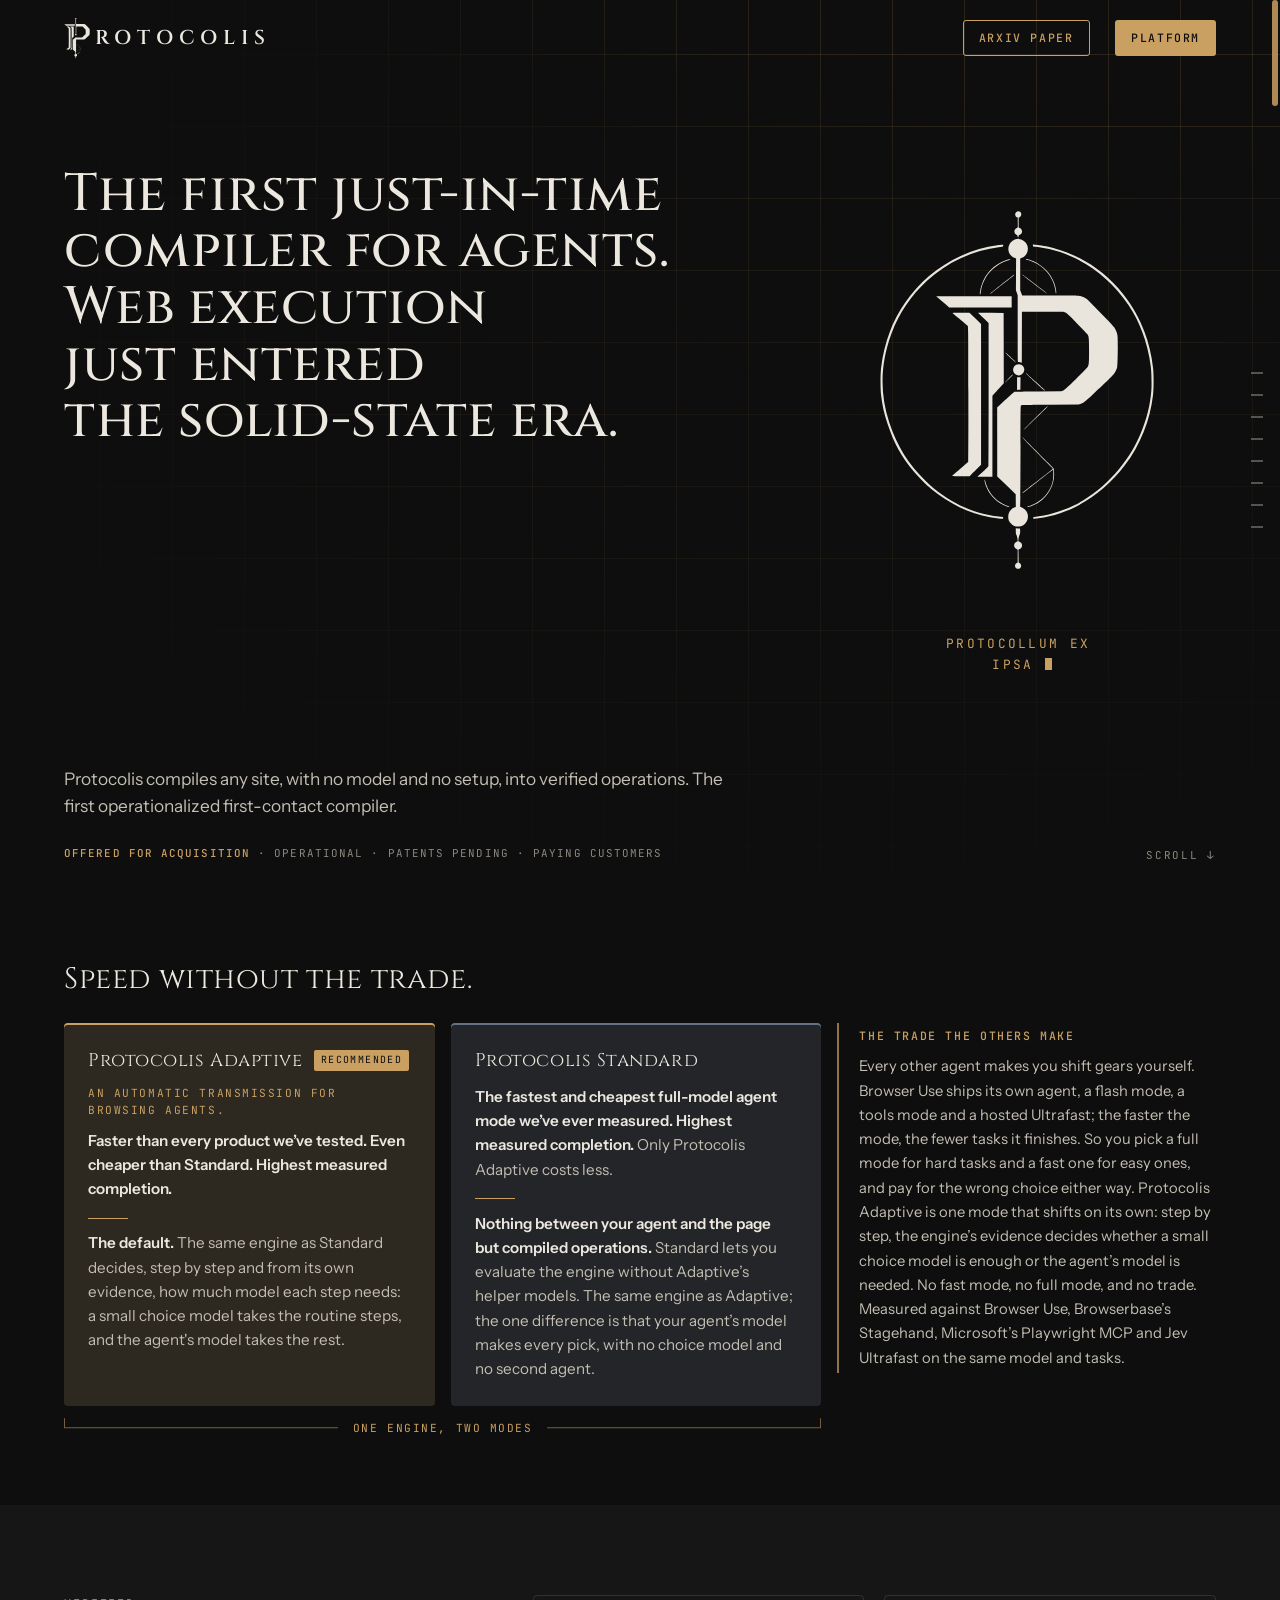
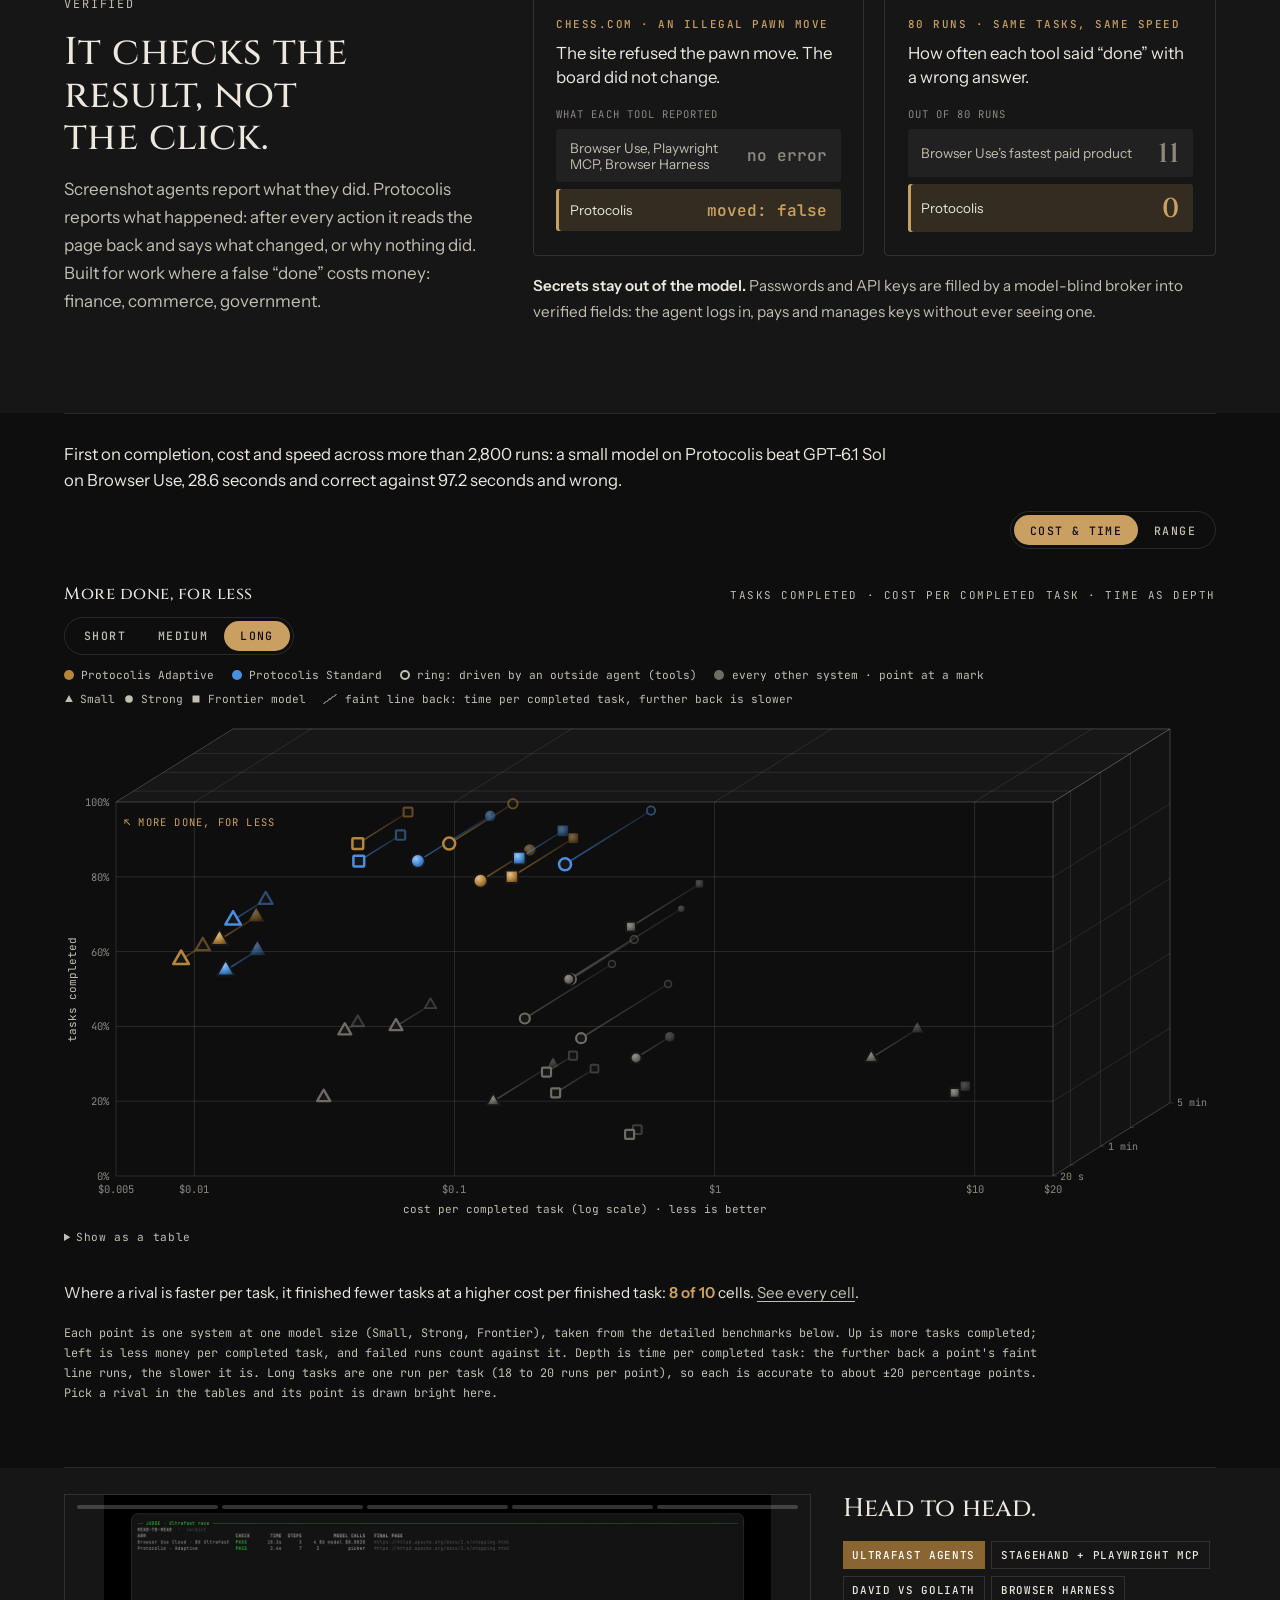
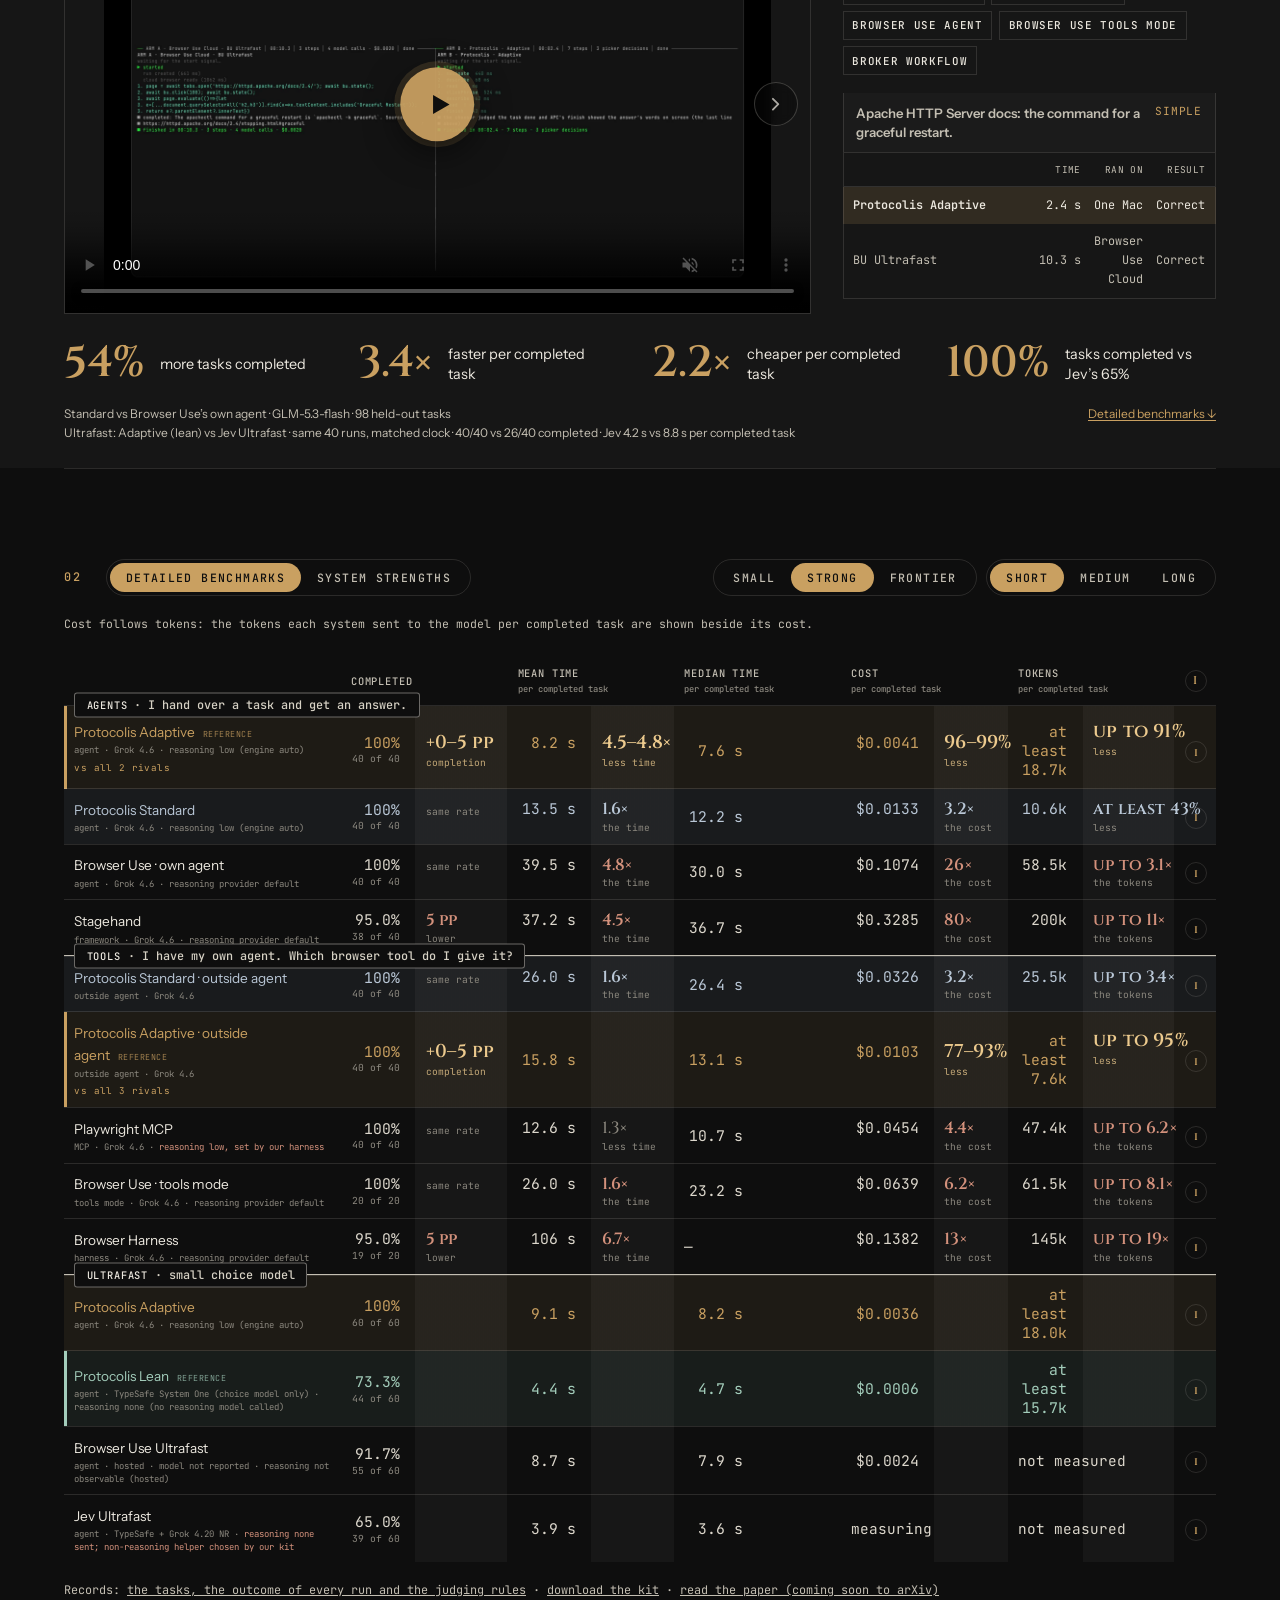
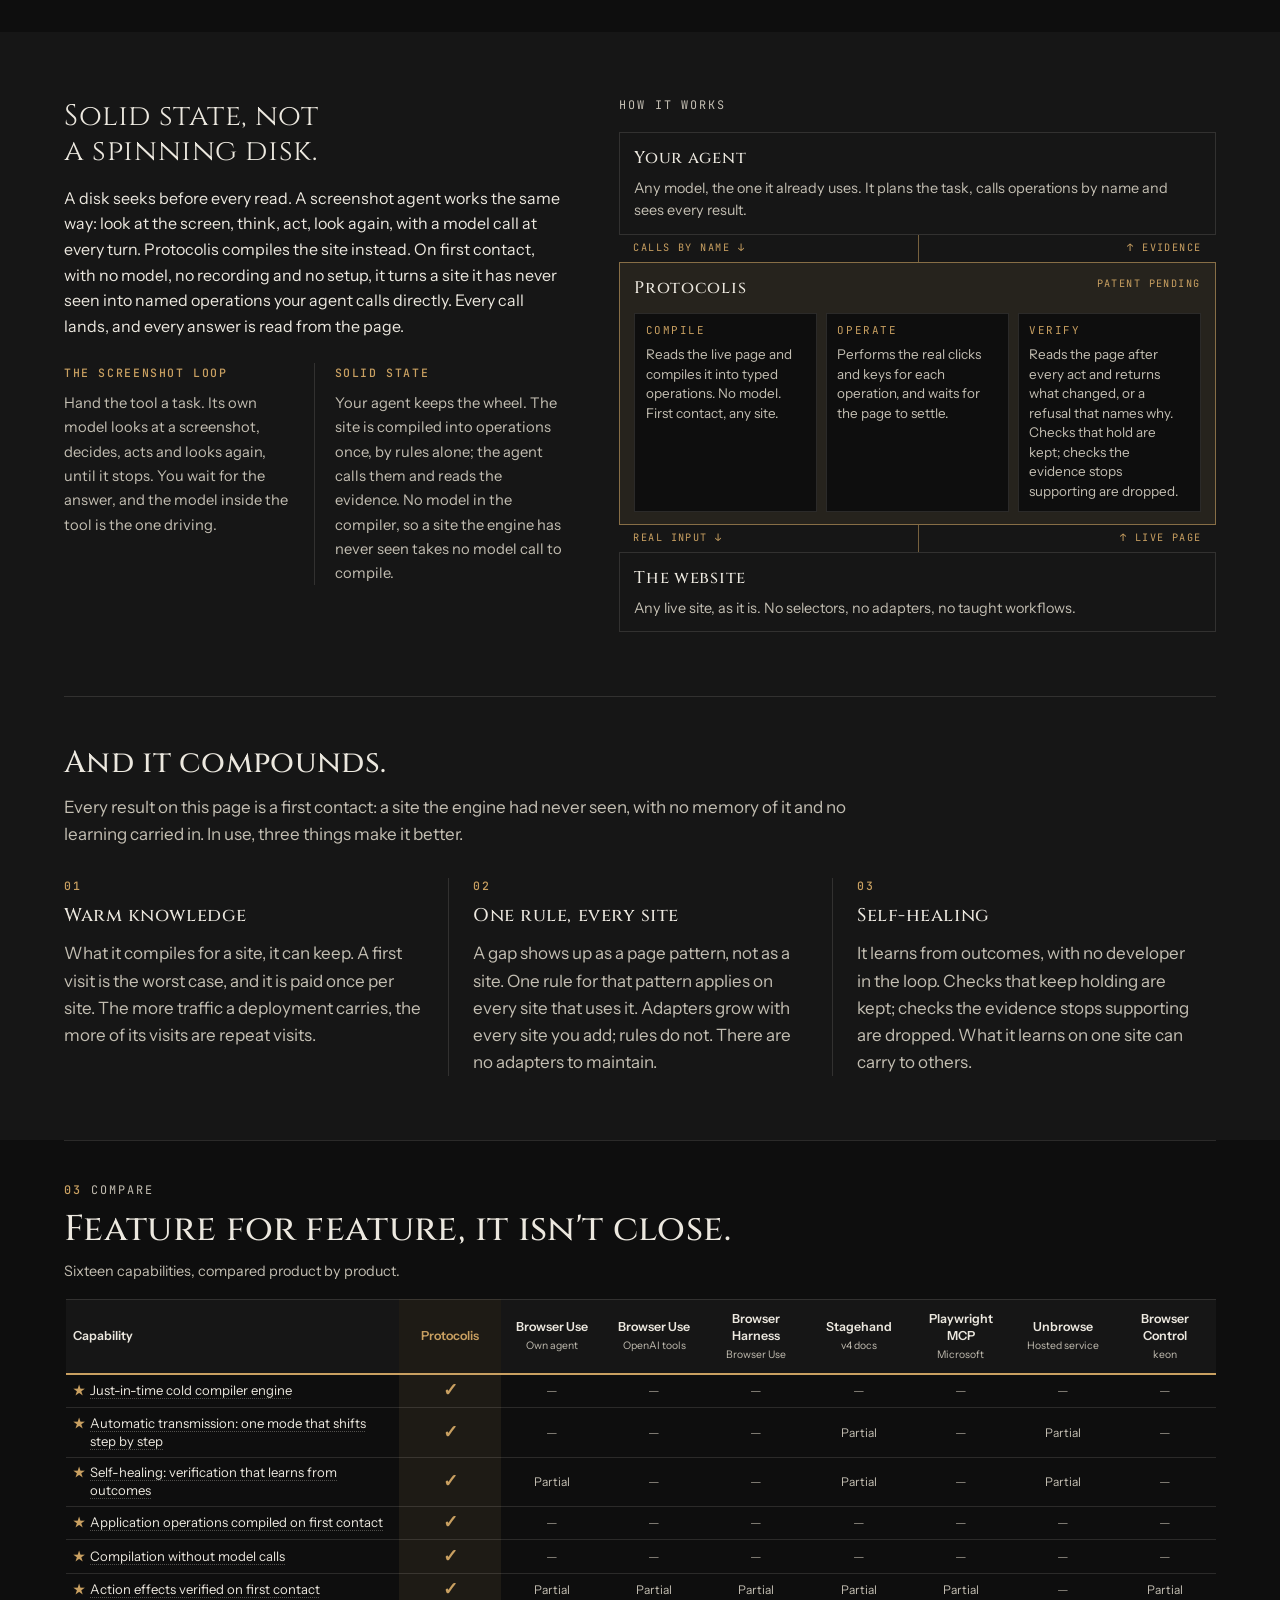
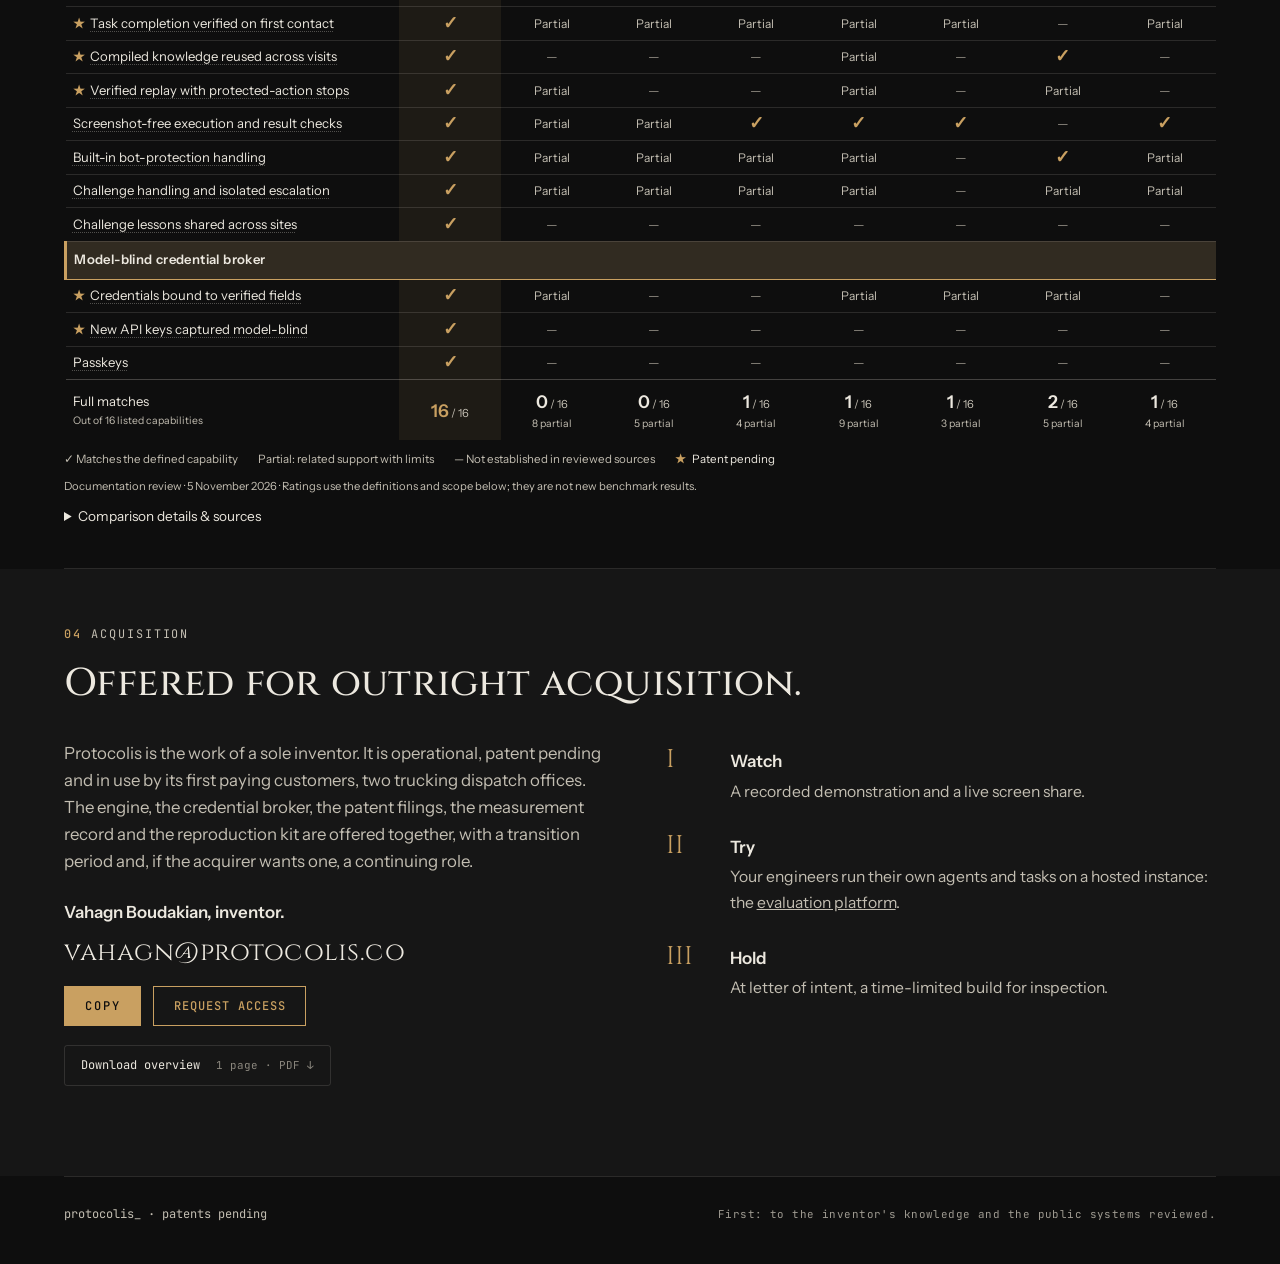
==== commit ef9c36f7: "Verified card back to two rows: Browser Use, Playwright MCP, Browser Harness: no error / Protocolis:" ====
--- a/index.html
+++ b/index.html
@@ -923,7 +923,6 @@
 /*DESKTOP-REVEAL (owner 24 Nov): on wide screens each section's main blocks fade up as they scroll in, lighter than on phones (12px, 0.55s). Tables, charts, the measured results and the detailed benchmarks are never animated.*/
 @media (min-width:761px){.mrv-d{opacity:0;transform:translateY(12px);transition:opacity .55s cubic-bezier(.2,.7,.2,1),transform .55s cubic-bezier(.2,.7,.2,1)}.mrv-d.mrv-in{opacity:1;transform:none}}
 </style>
-<style>/*VERIFY-CHESS-ROWS owner 24 Nov: chess probe rows, raw records in the chess-probe folder*/.vr-row.vr-row-q{flex-direction:column;align-items:flex-start;gap:.3rem}.vr-row dd.vr-q{white-space:normal;text-align:left;font:500 .82rem/1.4 var(--font-mono)}.vr-note{margin:.75rem 0 0;font-size:.8rem;line-height:1.45;color:var(--dim)}</style>
 </head>
 <body>
 
@@ -986,13 +985,9 @@
 <p class="vr-what">The site refused the pawn move. The board did not change.</p>
 <div class="vr-cap">What each tool reported</div>
 <dl class="vr-rows">
-<div class="vr-row them"><dt>Browser Use, tools mode</dt><dd><code>ok: true</code></dd></div>
-<div class="vr-row them vr-row-q"><dt>Browser Use, agent</dt><dd class="vr-q">&ldquo;Moved the white pawn from e2&nbsp;to&nbsp;e5.&rdquo;</dd></div>
-<div class="vr-row them vr-row-q"><dt>Playwright MCP</dt><dd class="vr-q">&ldquo;Ran Playwright code&rdquo;</dd></div>
-<div class="vr-row them"><dt>Browser Harness</dt><dd><code>{}</code></dd></div>
+<div class="vr-row them"><dt>Browser Use, Playwright MCP, Browser Harness</dt><dd>no error</dd></div>
 <div class="vr-row us"><dt>Protocolis</dt><dd><code>moved: false</code></dd></div>
 </dl>
-<p class="vr-note">Playwright MCP and Browser Harness give the same reply when the move goes through.</p>
 </article>
 <article class="vr-card">
 <div class="vr-k">80 runs &middot; same tasks, same speed</div>
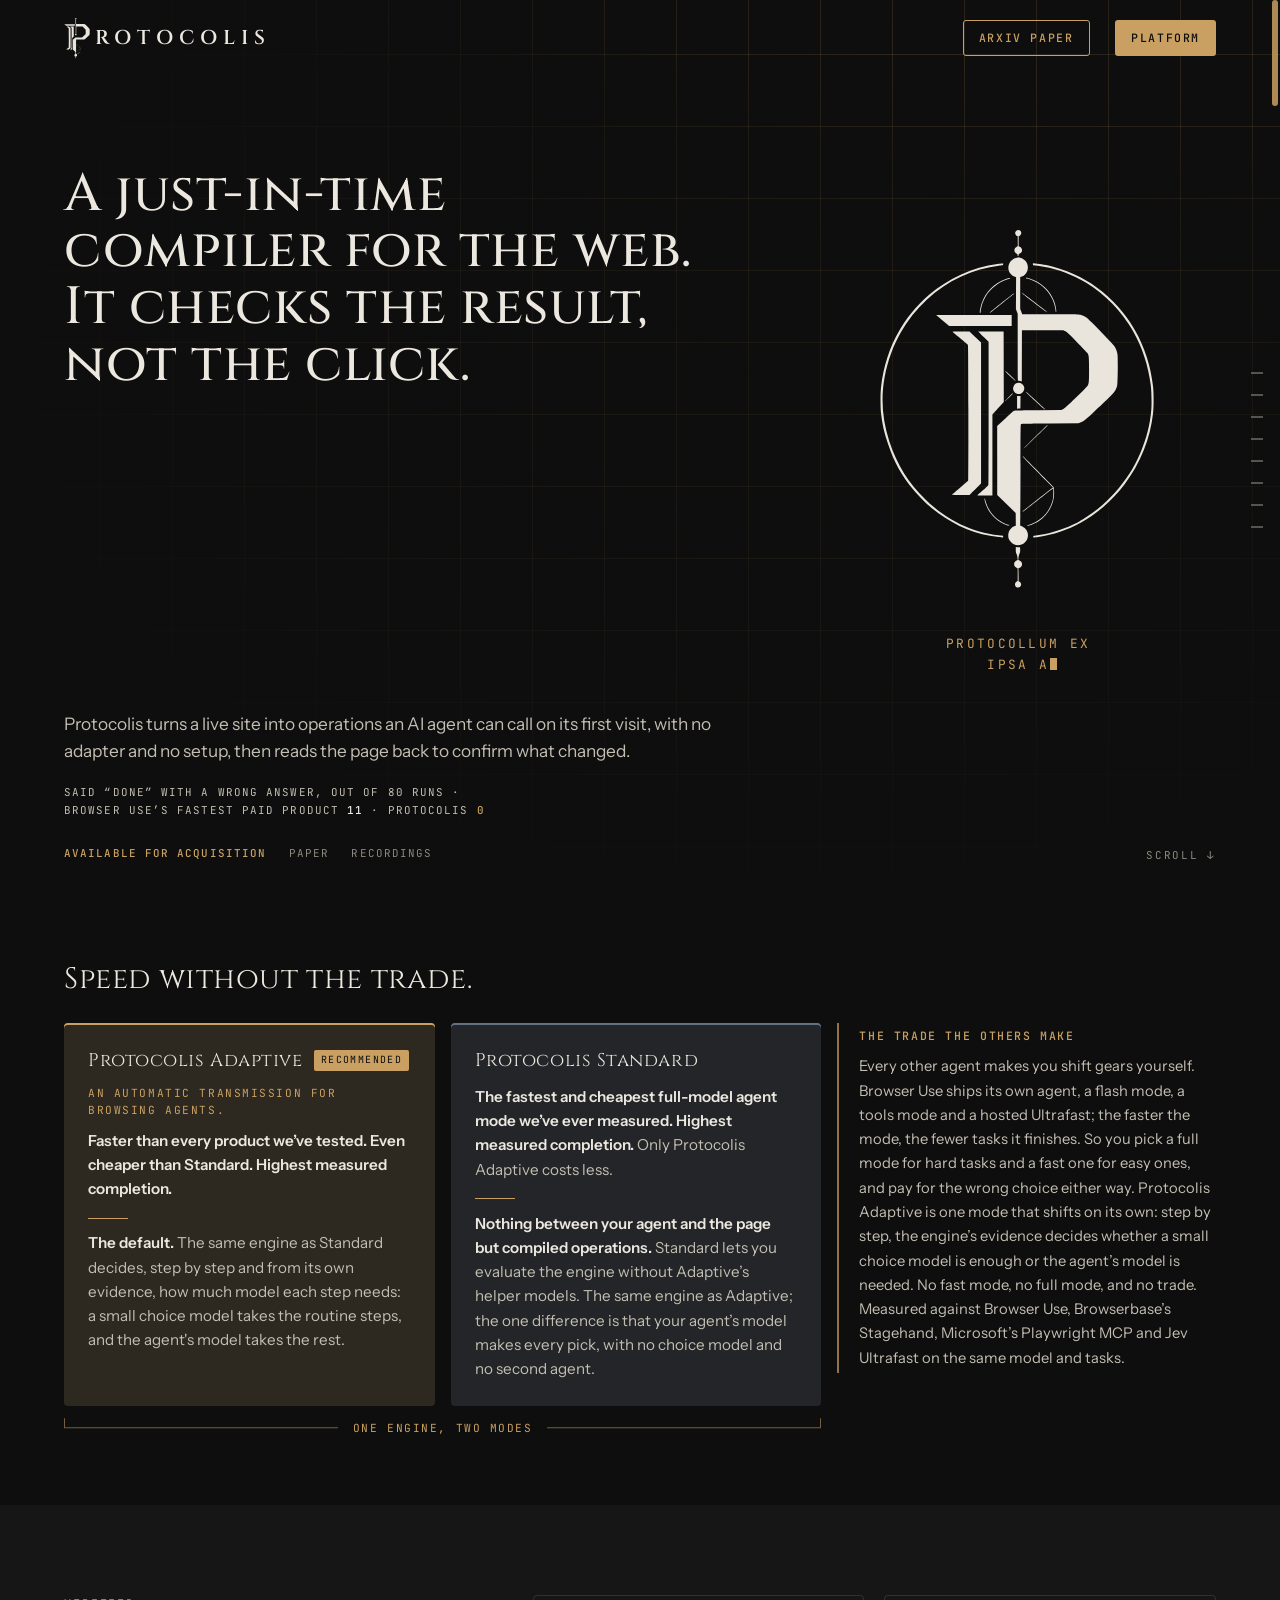
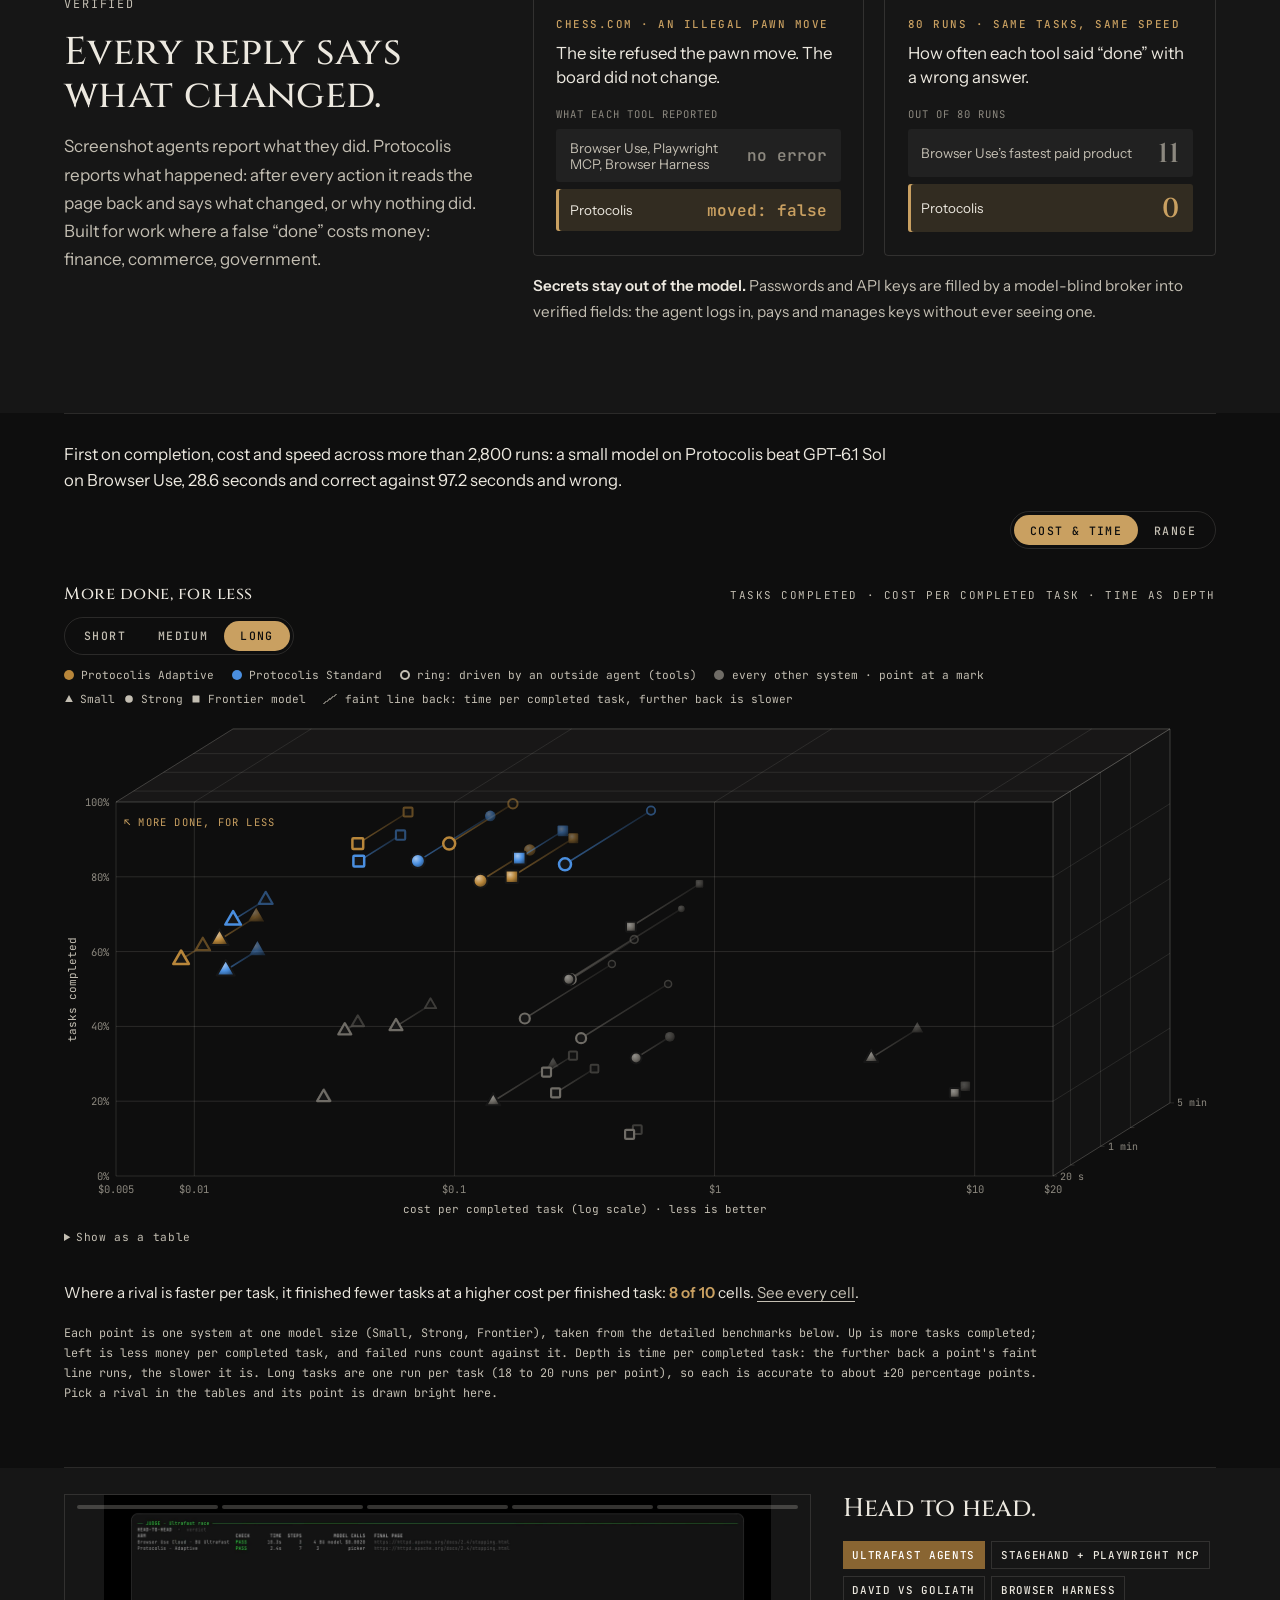
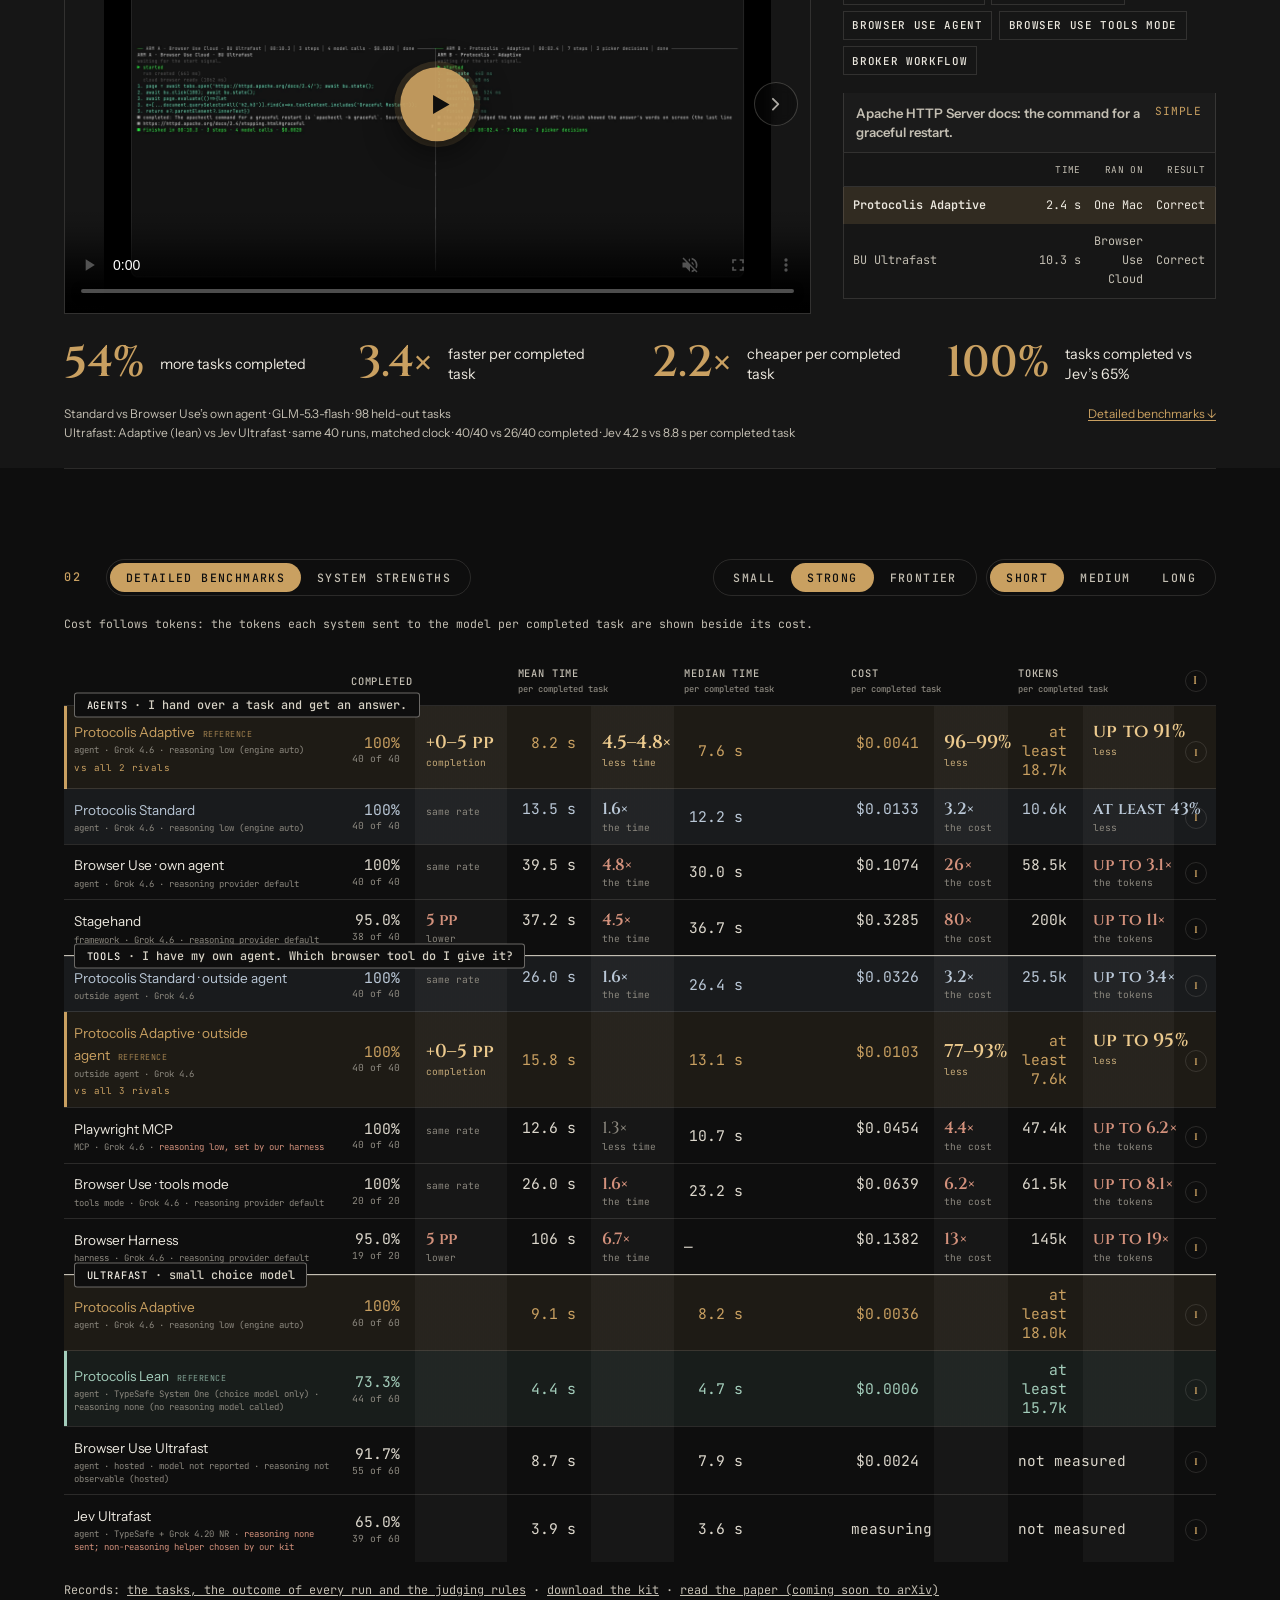
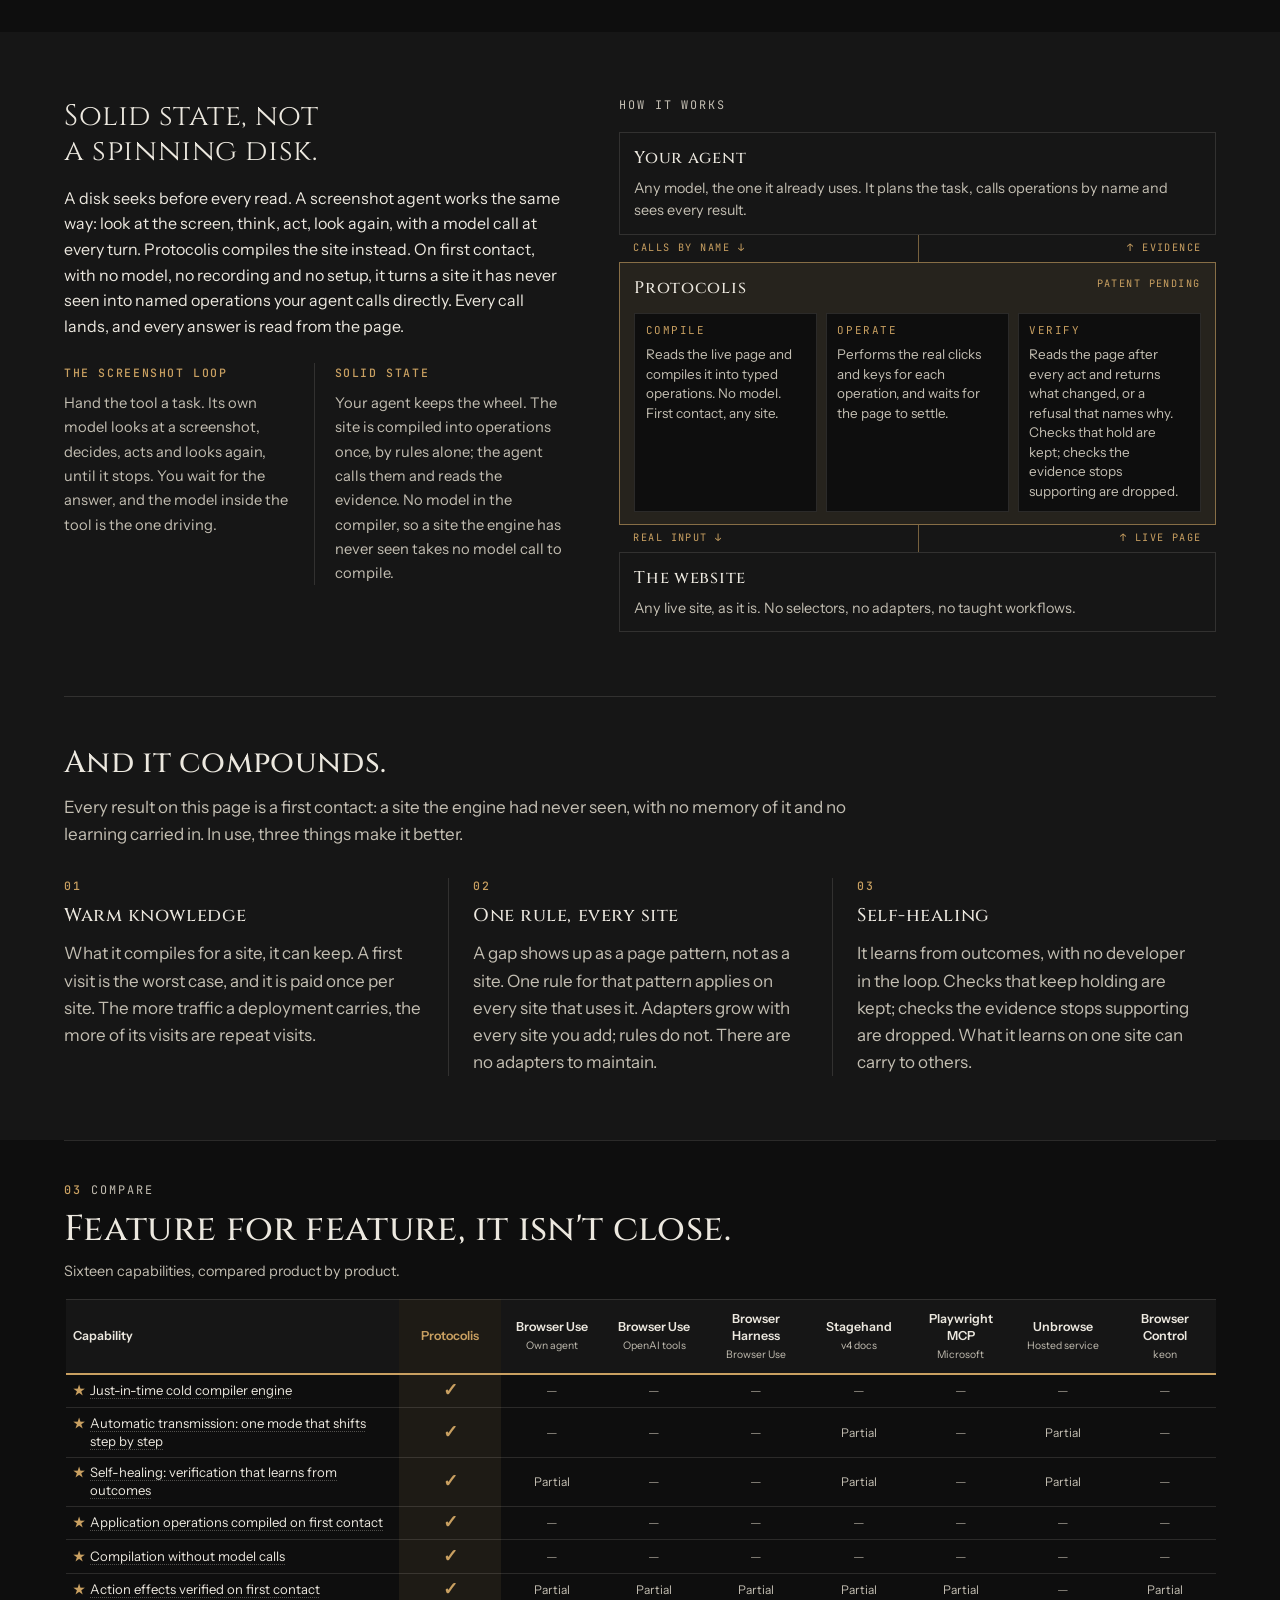
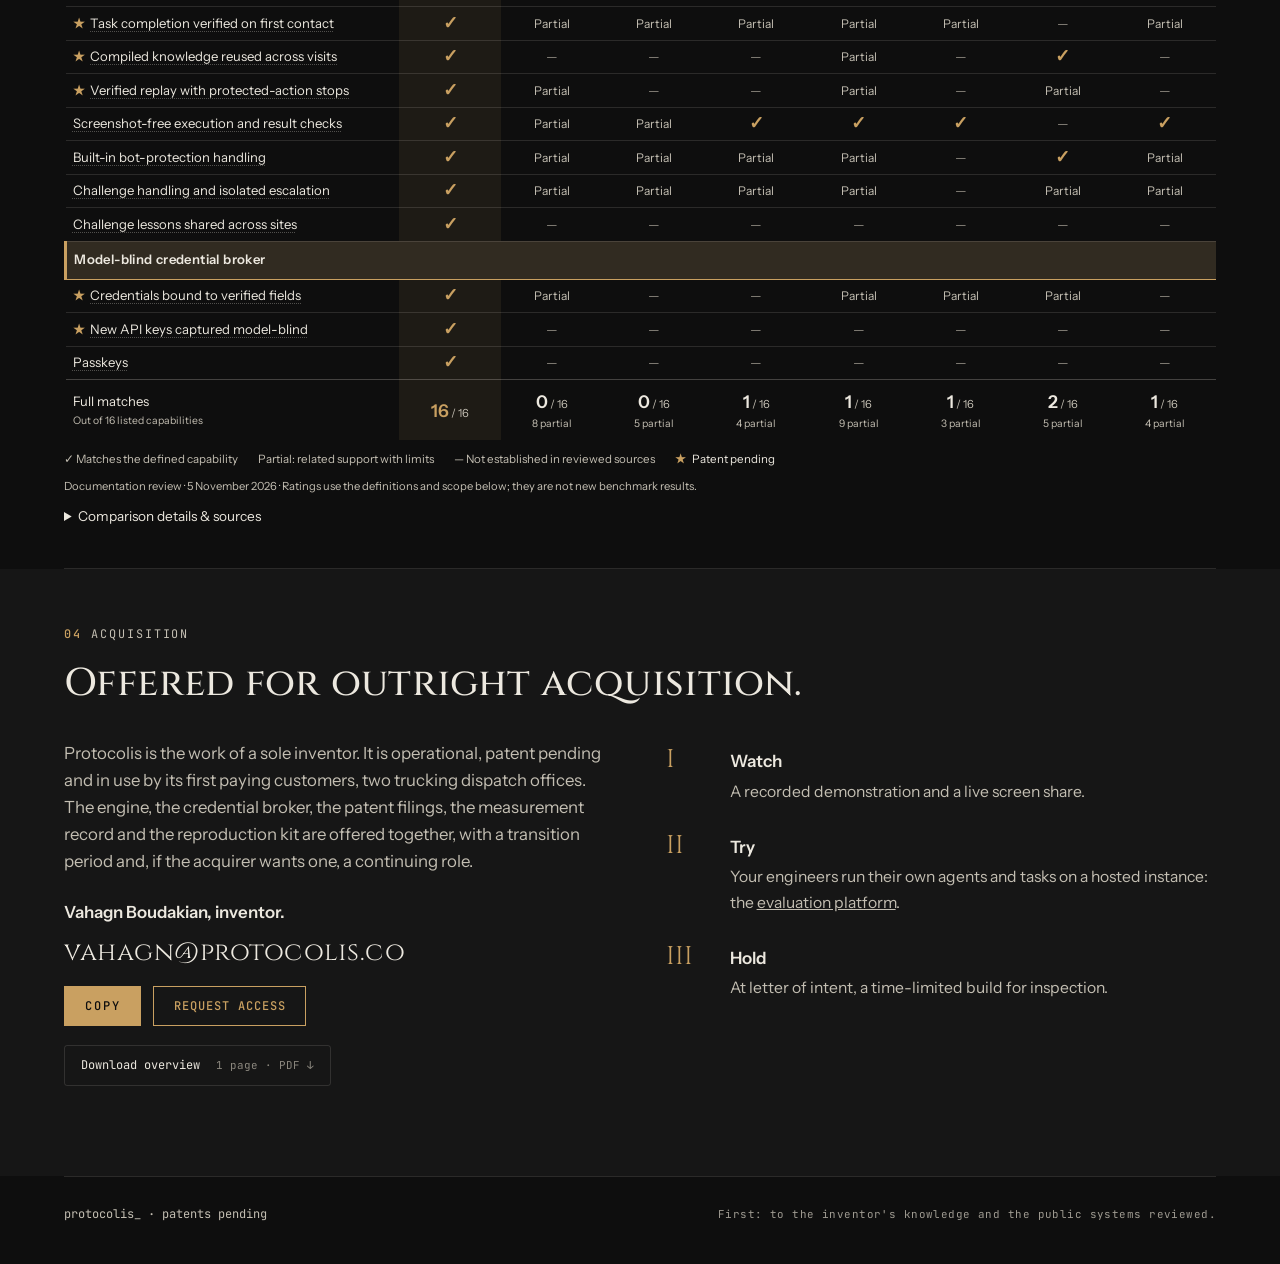
==== commit 6c3fda40: "Homepage first screen: plain headline, one measured row instead of badges Headline: 'A just-in-time " ====
--- a/index.html
+++ b/index.html
@@ -5,11 +5,11 @@
 <meta charset="utf-8">
 <meta name="viewport" content="width=device-width, initial-scale=1, viewport-fit=cover">
 <title>Protocolis: solid-state browsing for AI agents</title>
-<meta name="description" content="Web execution just entered the solid-state era. 3.4× faster per completed task than Browser Use, same model. Protocolis is the just-in-time web compiler for AI agents: any web application becomes typed, verified operations an agent calls. Patent-pending, in production with paying customers, offered for acquisition.">
+<meta name="description" content="A just-in-time compiler for the web. It checks the result, not the click. 3.4× faster per completed task than Browser Use, same model: a live site becomes typed, verified operations an agent calls on its first visit. Patent-pending, in production with paying customers, offered for acquisition.">
 <meta property="og:type" content="website">
 <meta property="og:site_name" content="Protocolis">
 <meta property="og:url" content="https://protocolis.co/">
-<meta property="og:title" content="Web execution just entered the solid-state era.">
+<meta property="og:title" content="A just-in-time compiler for the web. It checks the result, not the click.">
 <meta property="og:description" content="3.4× faster per completed task than Browser Use, same model. The just-in-time web compiler for AI agents: patent-pending, in production with paying customers, offered for acquisition.">
 <meta property="og:image" content="https://protocolis.co/media/og-card-v2.jpg">
 <meta property="og:image:type" content="image/jpeg">
@@ -17,7 +17,7 @@
 <meta property="og:image:height" content="630">
 <meta property="og:image:alt" content="Same task on Cambridge Dictionary: Protocolis on a small model, 28.6 s and correct; Browser Use on GPT-6.1 Sol, 97.2 s and failed.">
 <meta name="twitter:card" content="summary_large_image">
-<meta name="twitter:title" content="Web execution just entered the solid-state era.">
+<meta name="twitter:title" content="A just-in-time compiler for the web. It checks the result, not the click.">
 <meta name="twitter:description" content="3.4× faster per completed task than Browser Use, same model. The just-in-time web compiler for AI agents: patent-pending, in production with paying customers, offered for acquisition.">
 <meta name="twitter:image" content="https://protocolis.co/media/og-card-v2.jpg">
 <link rel="icon" type="image/svg+xml" href="glyph.svg">
@@ -923,6 +923,13 @@
 /*DESKTOP-REVEAL (owner 24 Nov): on wide screens each section's main blocks fade up as they scroll in, lighter than on phones (12px, 0.55s). Tables, charts, the measured results and the detailed benchmarks are never animated.*/
 @media (min-width:761px){.mrv-d{opacity:0;transform:translateY(12px);transition:opacity .55s cubic-bezier(.2,.7,.2,1),transform .55s cubic-bezier(.2,.7,.2,1)}.mrv-d.mrv-in{opacity:1;transform:none}}
 </style>
+<style>/*HERO-PROOF (owner 25 Nov): the first screen leads with one measured row instead of status badges*/
+.hero .hero-proof{margin-top:1.15rem;font:.68rem/1.7 var(--font-mono);letter-spacing:.1em;text-transform:uppercase;color:var(--fg-2);max-width:44rem}
+.hero .hero-proof b{font-weight:500}.hero .hero-proof .hp-them{color:var(--fg)}.hero .hero-proof .hp-us{color:var(--accent)}
+.hero .hero-proof .hp-row{white-space:nowrap}
+.hero .hero-actions .hero-status span{color:inherit}
+@media (max-width:760px){body .hero .hero-proof{margin-top:14px;font-size:10px;letter-spacing:.1em}body .hero .hero-proof .hp-sep:first-of-type{display:block;height:0;overflow:hidden}}
+</style>
 </head>
 <body>
 
@@ -941,17 +948,18 @@
 
 <section class="hero hero-screen">
   <div class="hero-main">
-    <h1 class="order-claim"><span class="h1-a">The first just-in-time <span class="keep-together-desktop">compiler <span class="keep-together">for agents.</span></span></span><br class="h1-br"><span class="h1-b">Web execution<br class="desk-br"> just entered <span class="keep-together-desktop">the <span class="keep-together">solid-state era.</span></span></span></h1>
+    <h1 class="order-claim"><span class="h1-a">A just-in-time <span class="keep-together-desktop">compiler <span class="keep-together">for the web.</span></span></span><br class="h1-br"><span class="h1-b">It checks the result,<br class="desk-br"> <span class="keep-together-desktop">not the <span class="keep-together">click.</span></span></span></h1>
     <div class="hero-foot">
-      <p class="hero-line">Protocolis compiles any site, with no model and no setup, into verified operations. <span class="hero-first">The first operationalized <span style="white-space:nowrap">first-contact compiler.</span></span></p>
-      <div class="hero-actions"><a class="hero-status" href="#acquisition"><b>Offered for acquisition</b><span class="hs-sep"> &middot; </span><span>Operational</span><span class="hs-sep"> &middot; </span><span>Patents pending</span><span class="hs-sep"> &middot; </span><span>Paying customers</span></a></div>
+      <p class="hero-line">Protocolis turns a live site into operations an AI agent can call on its first visit, with no adapter and no setup, then reads the page back to confirm what changed.</p>
+      <p class="hero-proof">Said &ldquo;done&rdquo; with a wrong answer, out of 80 runs<span class="hp-sep"> &middot; </span><span class="hp-row">Browser Use&rsquo;s fastest paid product <b class="hp-them">11</b></span><span class="hp-sep"> &middot; </span><span class="hp-row">Protocolis <b class="hp-us">0</b></span></p>
+      <div class="hero-actions"><a class="hero-status" href="#acquisition"><b>Available for acquisition</b></a><a class="hero-status" href="paper/"><span>Paper</span></a><a class="hero-status" href="#demo"><span>Recordings</span></a></div>
     </div>
   </div>
   <div class="hero-brand">
     <div class="emblem" aria-hidden="true">
       <img class="emblem-still" src="logo.svg" alt="" width="1254" height="1254">
     </div>
-    <p class="brand-cap" aria-hidden="true">The first just-in-time compiler for agents.</p>
+    <p class="brand-cap" aria-hidden="true">A just-in-time compiler for the web.</p>
     <p class="motto">Protocollum ex ipsa applicatione</p>
     <script>/*MOBILE-CAPTION-TYPED (owner 22 Nov): on phones the motto line types out the caption instead of the Latin; the static caption hides*/(function(){if(!window.matchMedia||!matchMedia('(max-width:760px)').matches)return;var m=document.querySelector('.hero .motto'),c=document.querySelector('.hero .brand-cap');if(!m||!c)return;m.textContent=c.textContent;m.classList.add('motto-cap');m.setAttribute('aria-hidden','true');c.style.display='none';})();</script>
   </div>
@@ -975,7 +983,7 @@
 <section class="sec vr-sec" id="verify"><div class="vr-wrap">
 <div class="vr-head">
 <div class="rail">verified</div>
-<h2>It checks the result, not the click.</h2>
+<h2>Every reply says what changed.</h2>
 <p class="vr-lede"><span class="d-txt">Screenshot agents report what they did. Protocolis reports what happened: after every action it reads the page back and says what changed, or why nothing did. Built for work where a false &ldquo;done&rdquo; costs money: finance, commerce, government.</span><span class="m-txt">Other agents report what they did. Protocolis reads the page back after every action and reports what actually happened. Built for work where a false &ldquo;done&rdquo; costs money.</span></p>
 </div>
 <div class="vr-right">
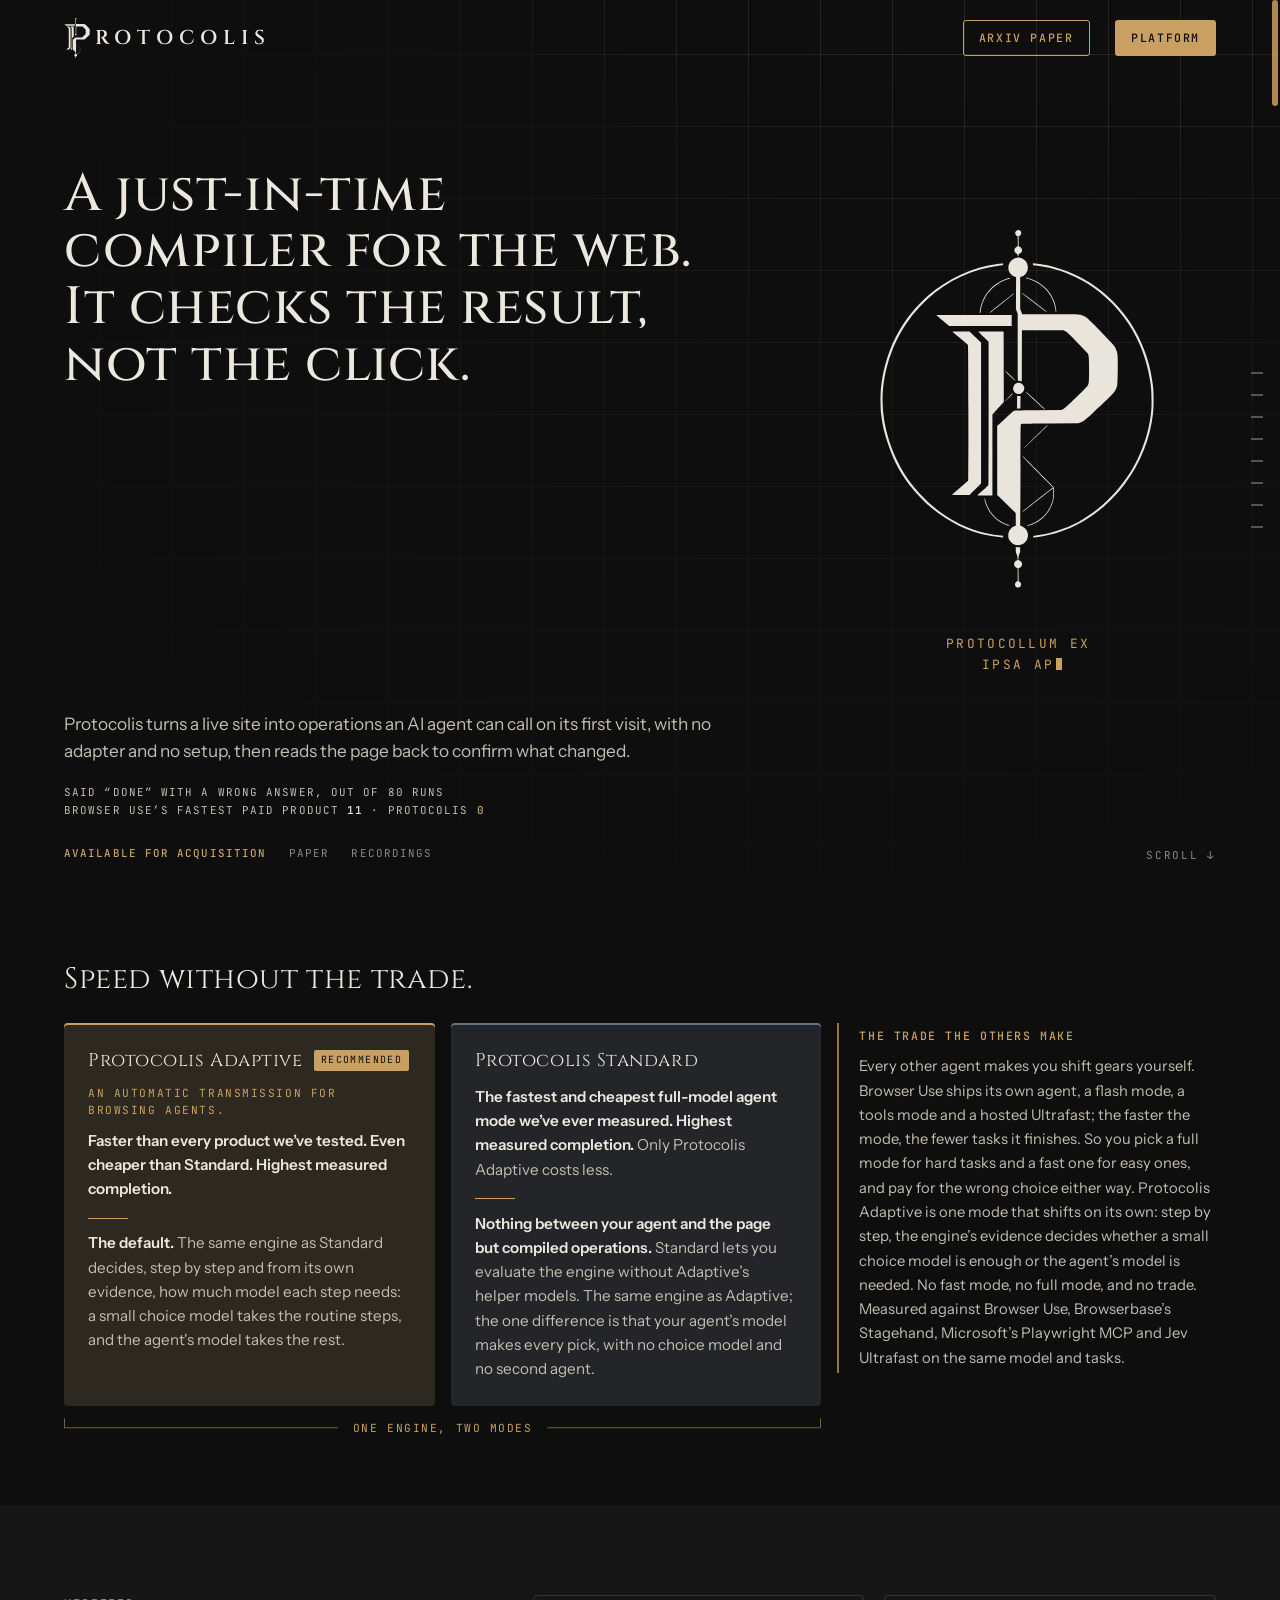
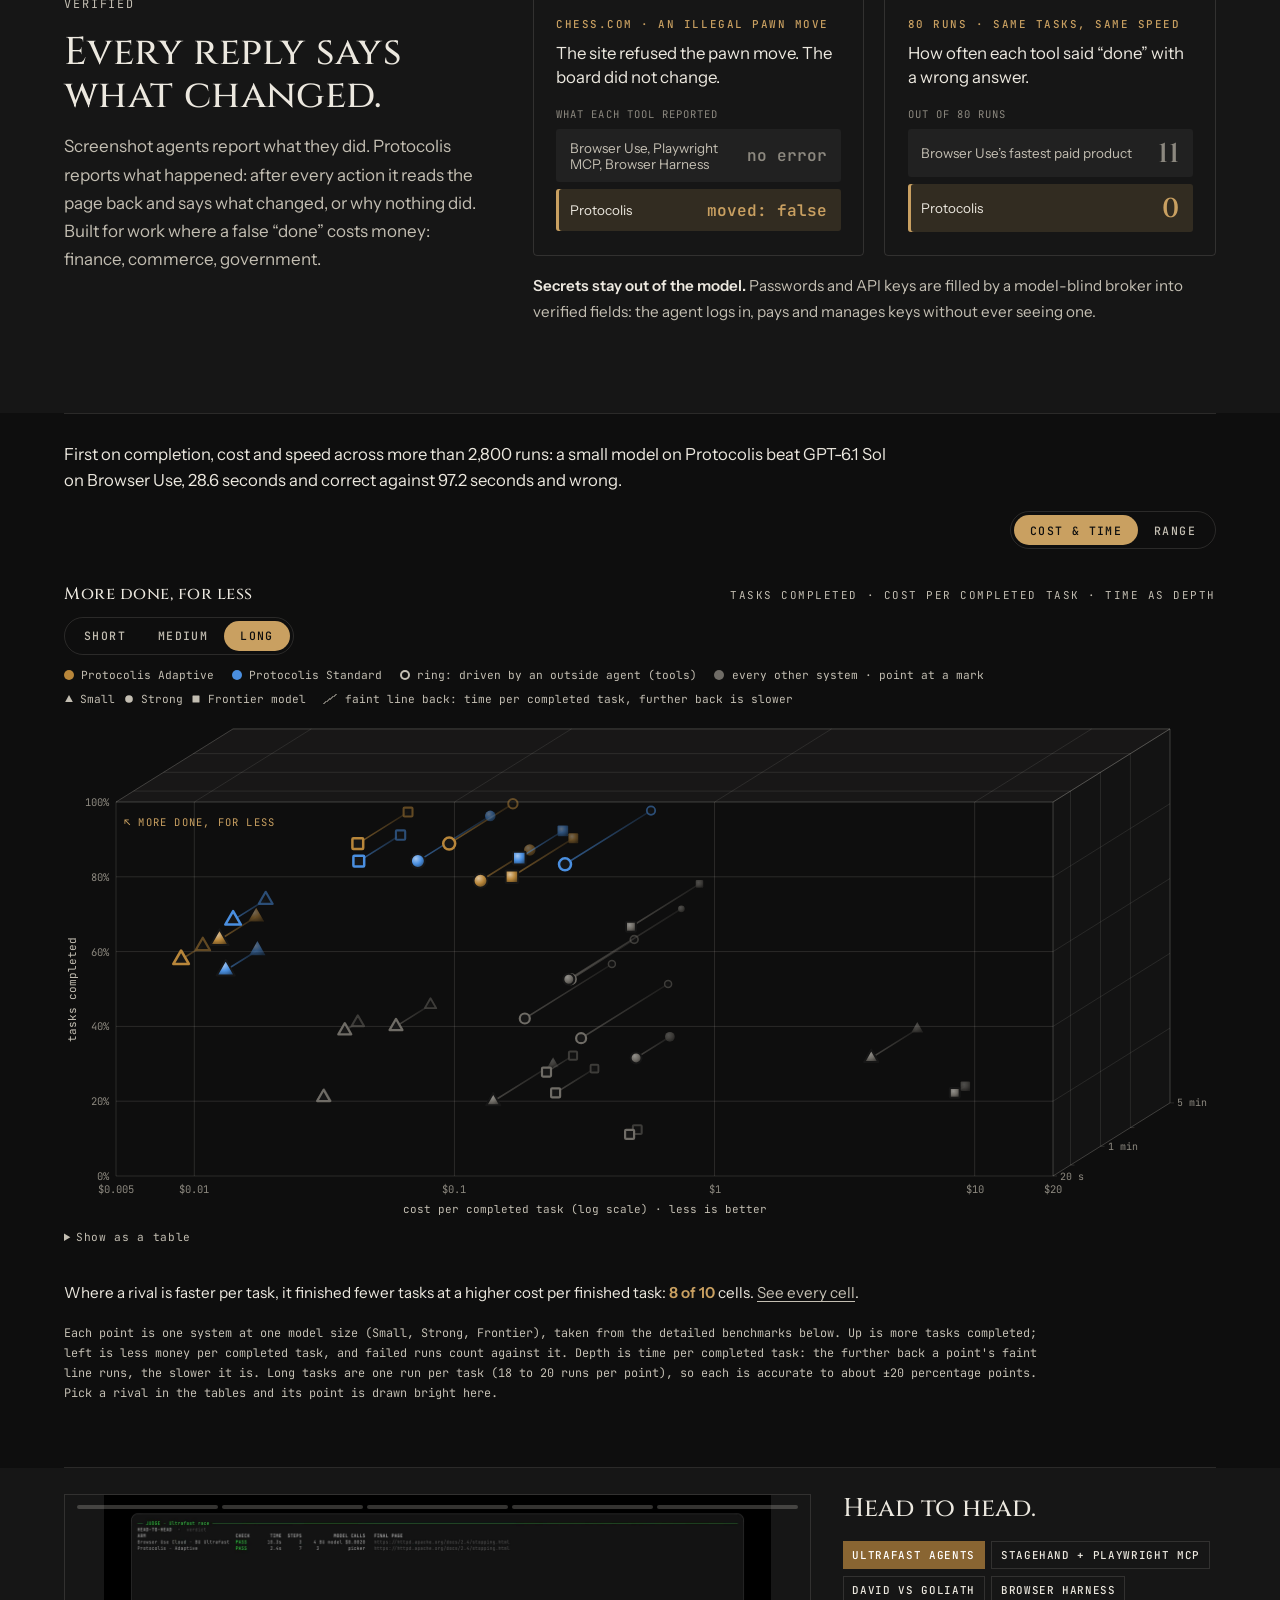
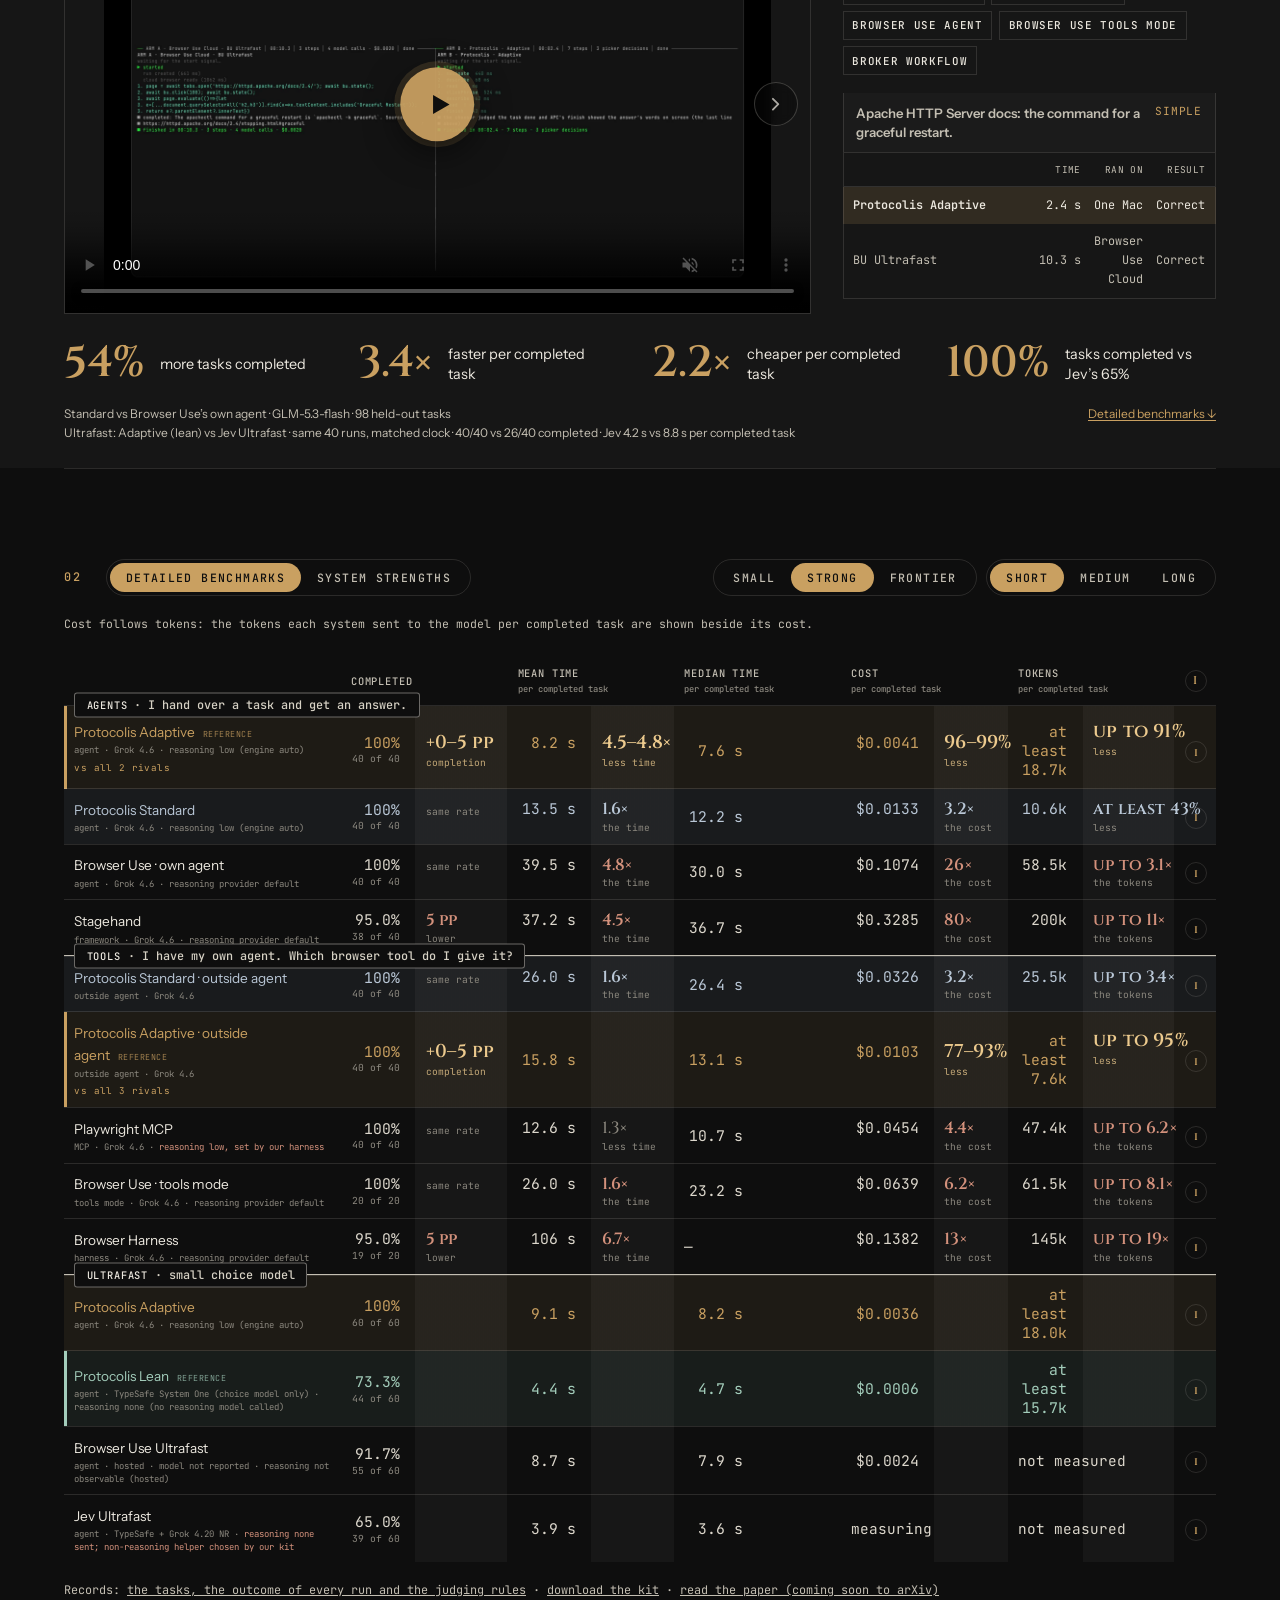
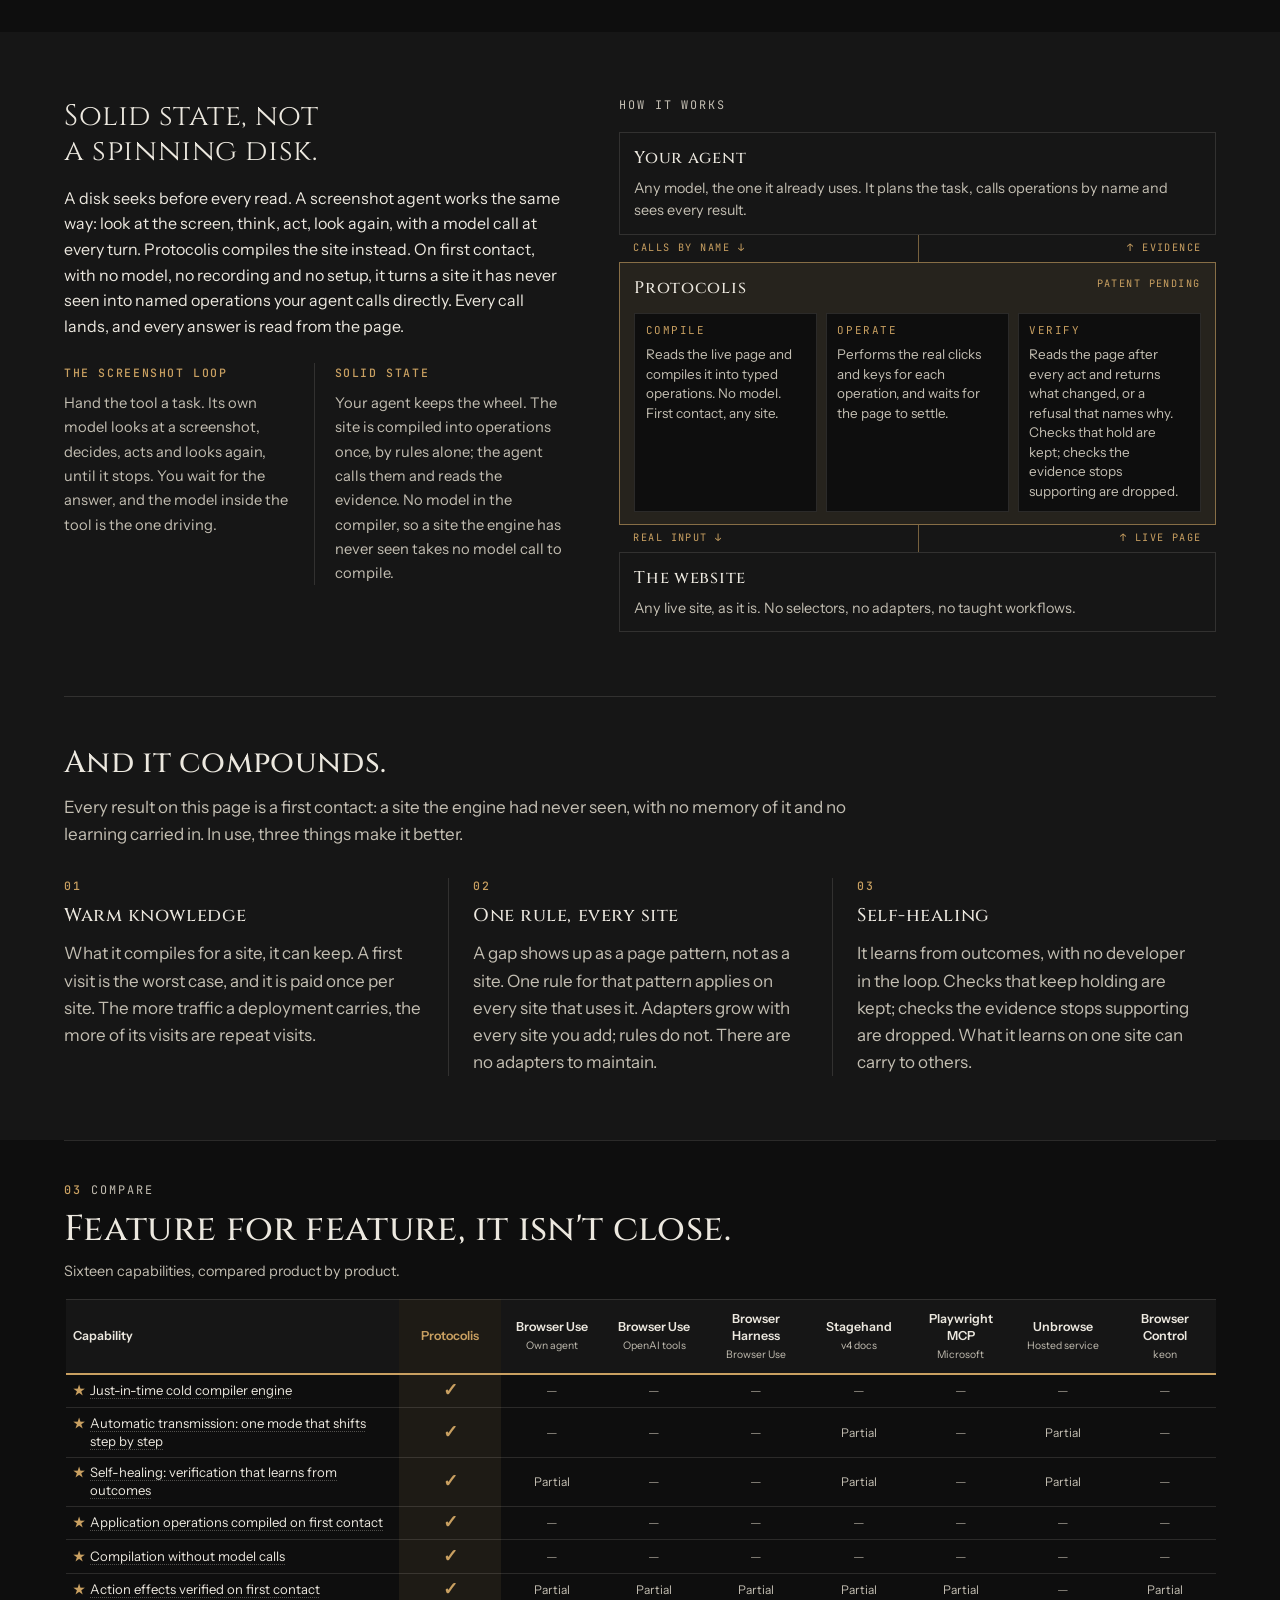
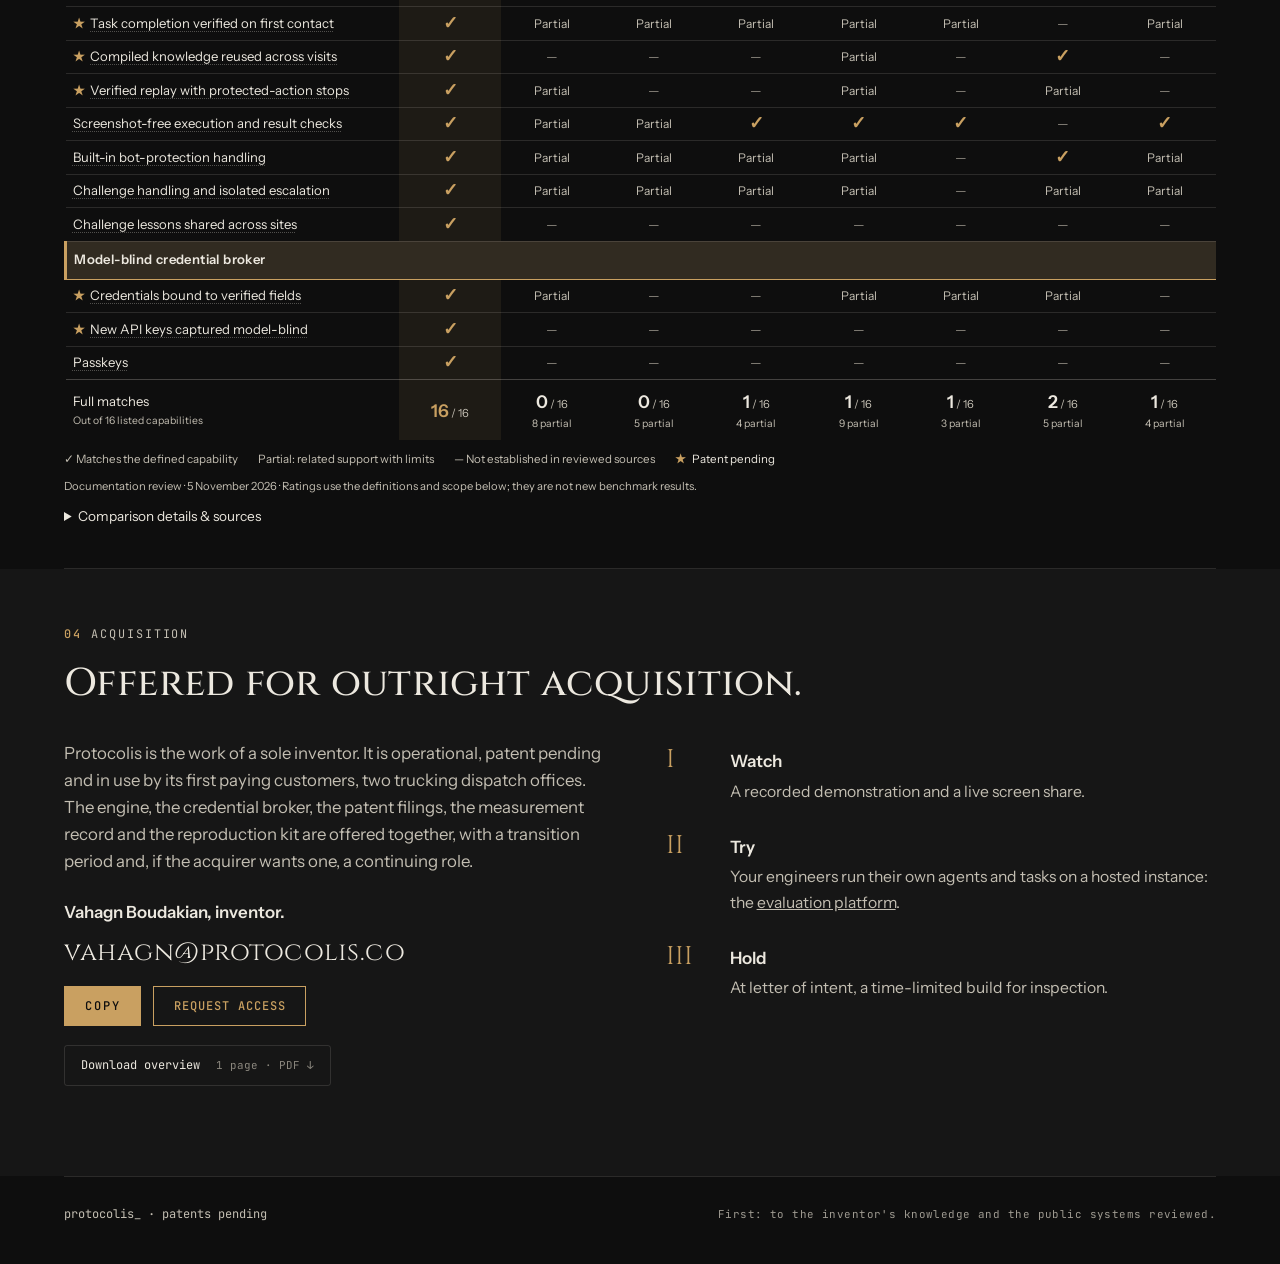
==== commit 1b86ebfa: "Homepage proof row: label on its own line, both figures together on the next Co-Authored-By: Claude " ====
--- a/index.html
+++ b/index.html
@@ -926,9 +926,9 @@
 <style>/*HERO-PROOF (owner 25 Nov): the first screen leads with one measured row instead of status badges*/
 .hero .hero-proof{margin-top:1.15rem;font:.68rem/1.7 var(--font-mono);letter-spacing:.1em;text-transform:uppercase;color:var(--fg-2);max-width:44rem}
 .hero .hero-proof b{font-weight:500}.hero .hero-proof .hp-them{color:var(--fg)}.hero .hero-proof .hp-us{color:var(--accent)}
-.hero .hero-proof .hp-row{white-space:nowrap}
+.hero .hero-proof .hp-row{white-space:nowrap}.hero .hero-proof .hp-sep:first-of-type{display:block;height:0;overflow:hidden}
 .hero .hero-actions .hero-status span{color:inherit}
-@media (max-width:760px){body .hero .hero-proof{margin-top:14px;font-size:10px;letter-spacing:.1em}body .hero .hero-proof .hp-sep:first-of-type{display:block;height:0;overflow:hidden}}
+@media (max-width:760px){body .hero .hero-proof{margin-top:14px;font-size:10px;letter-spacing:.1em}}
 </style>
 </head>
 <body>
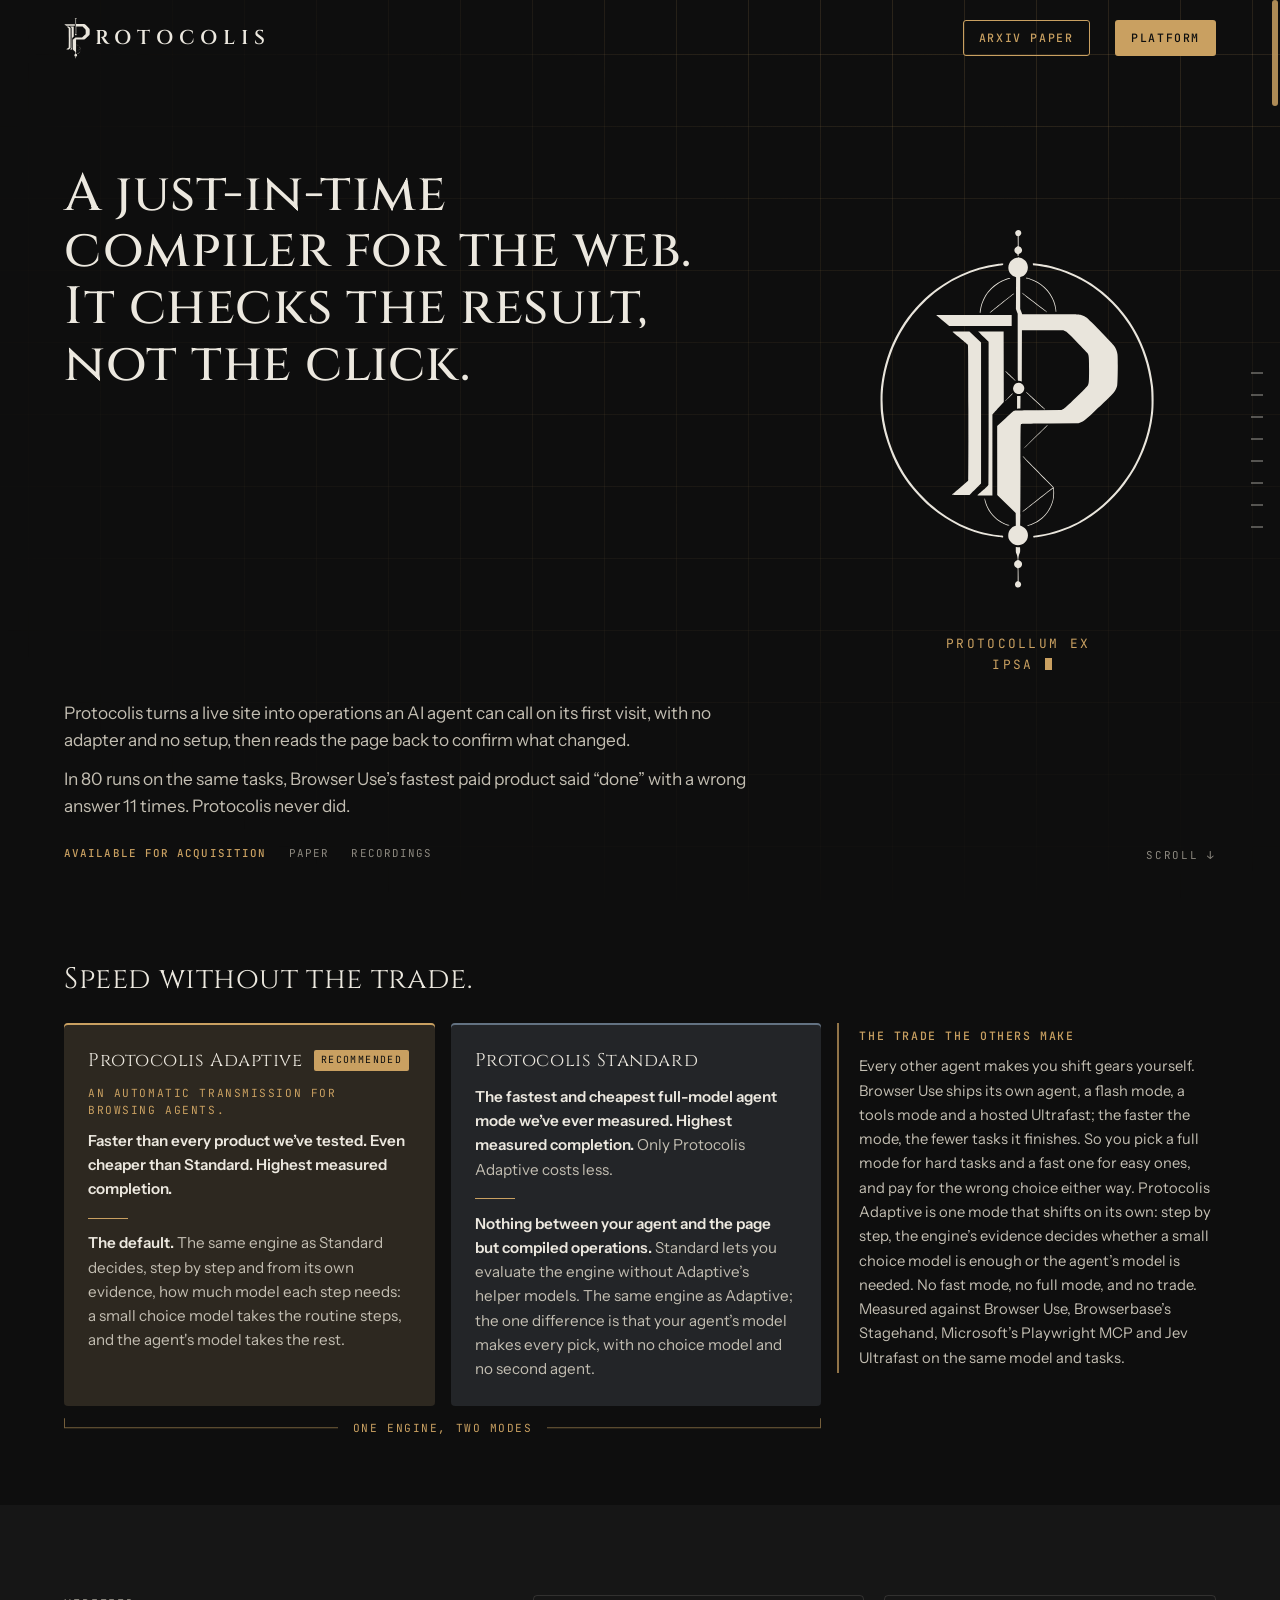
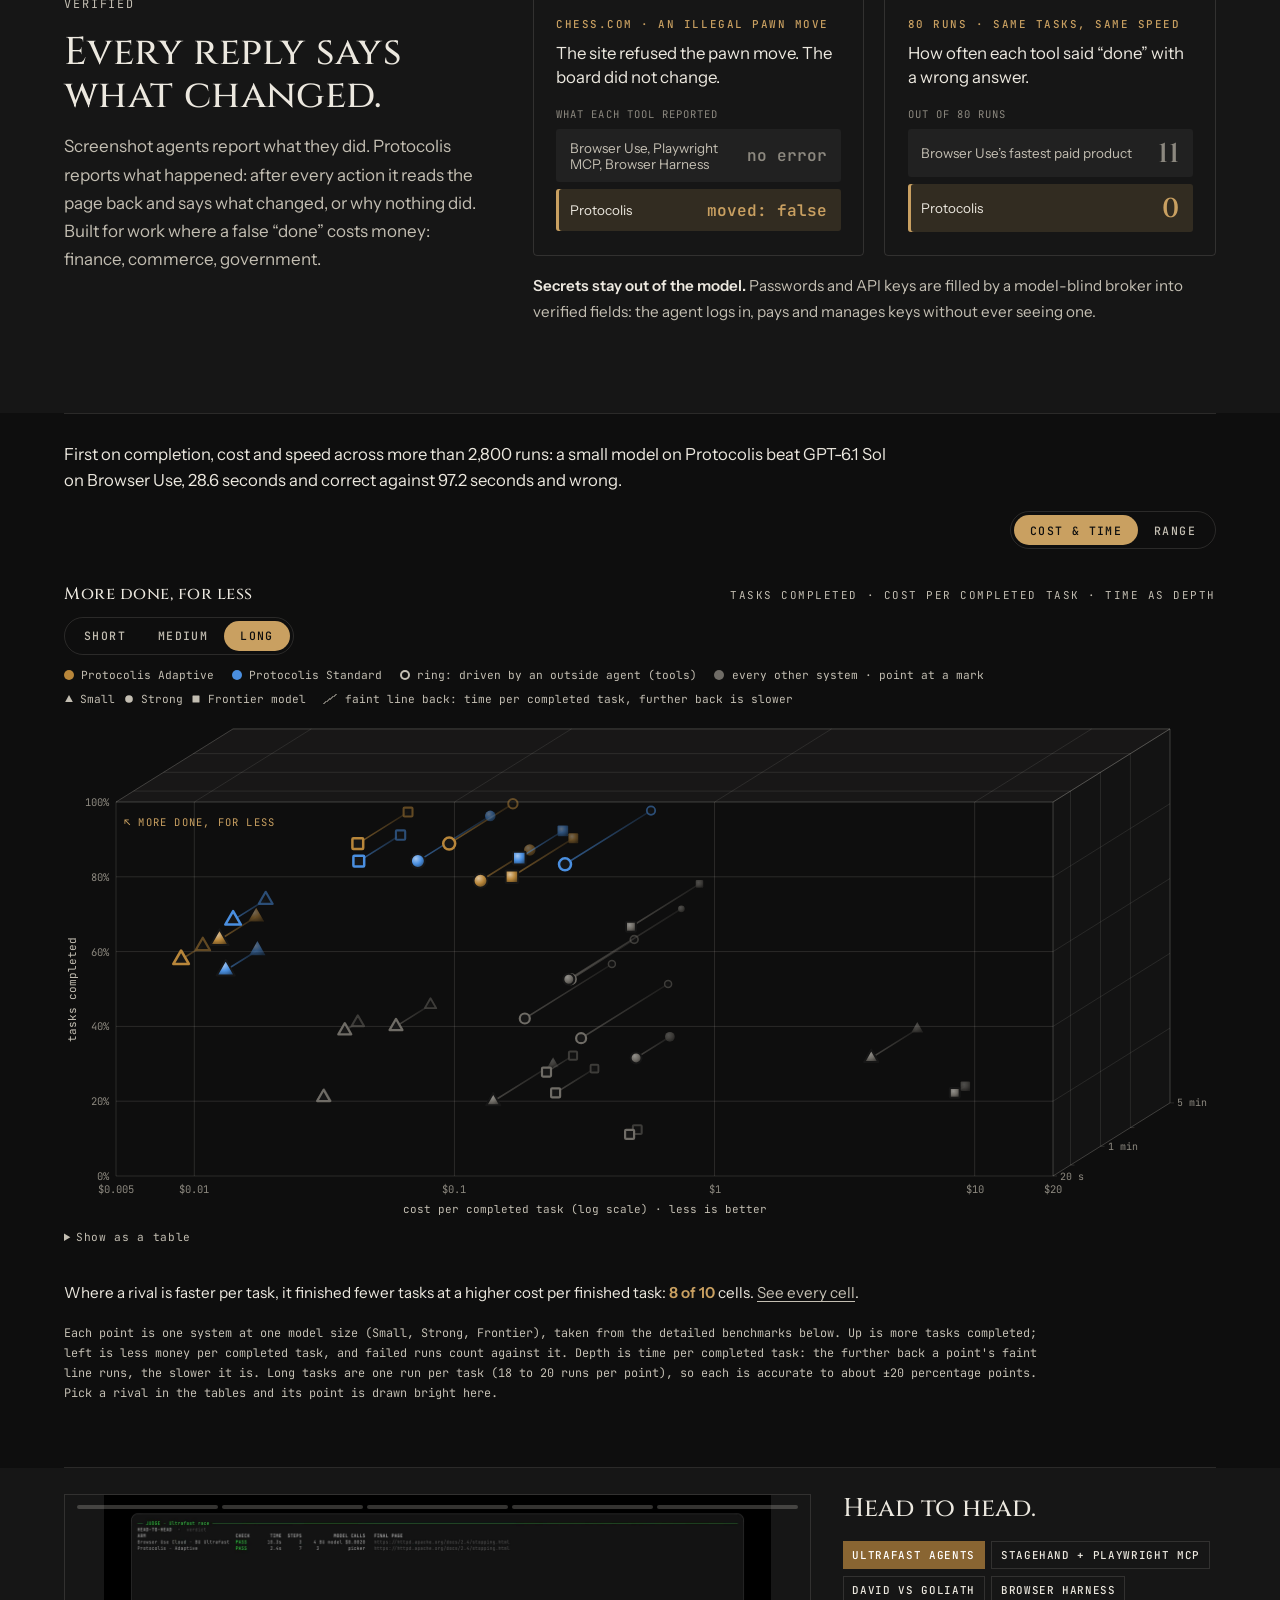
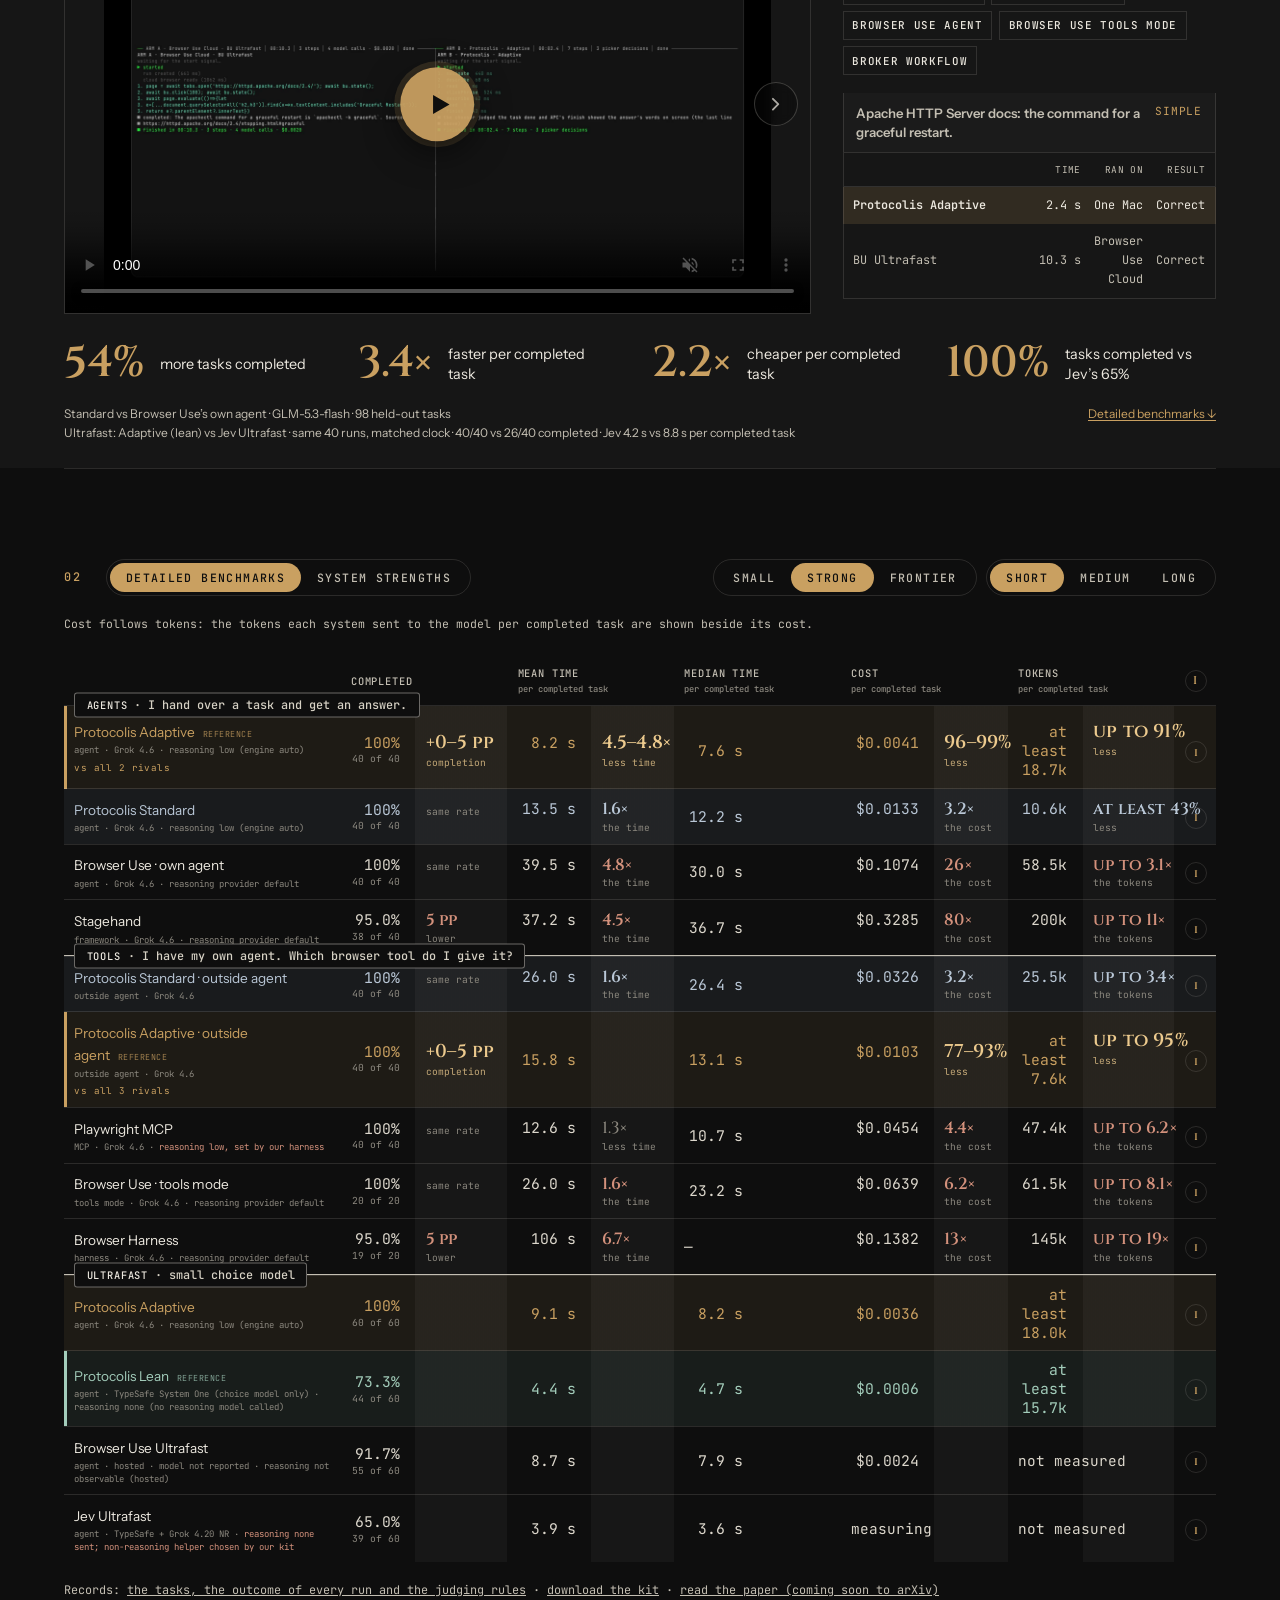
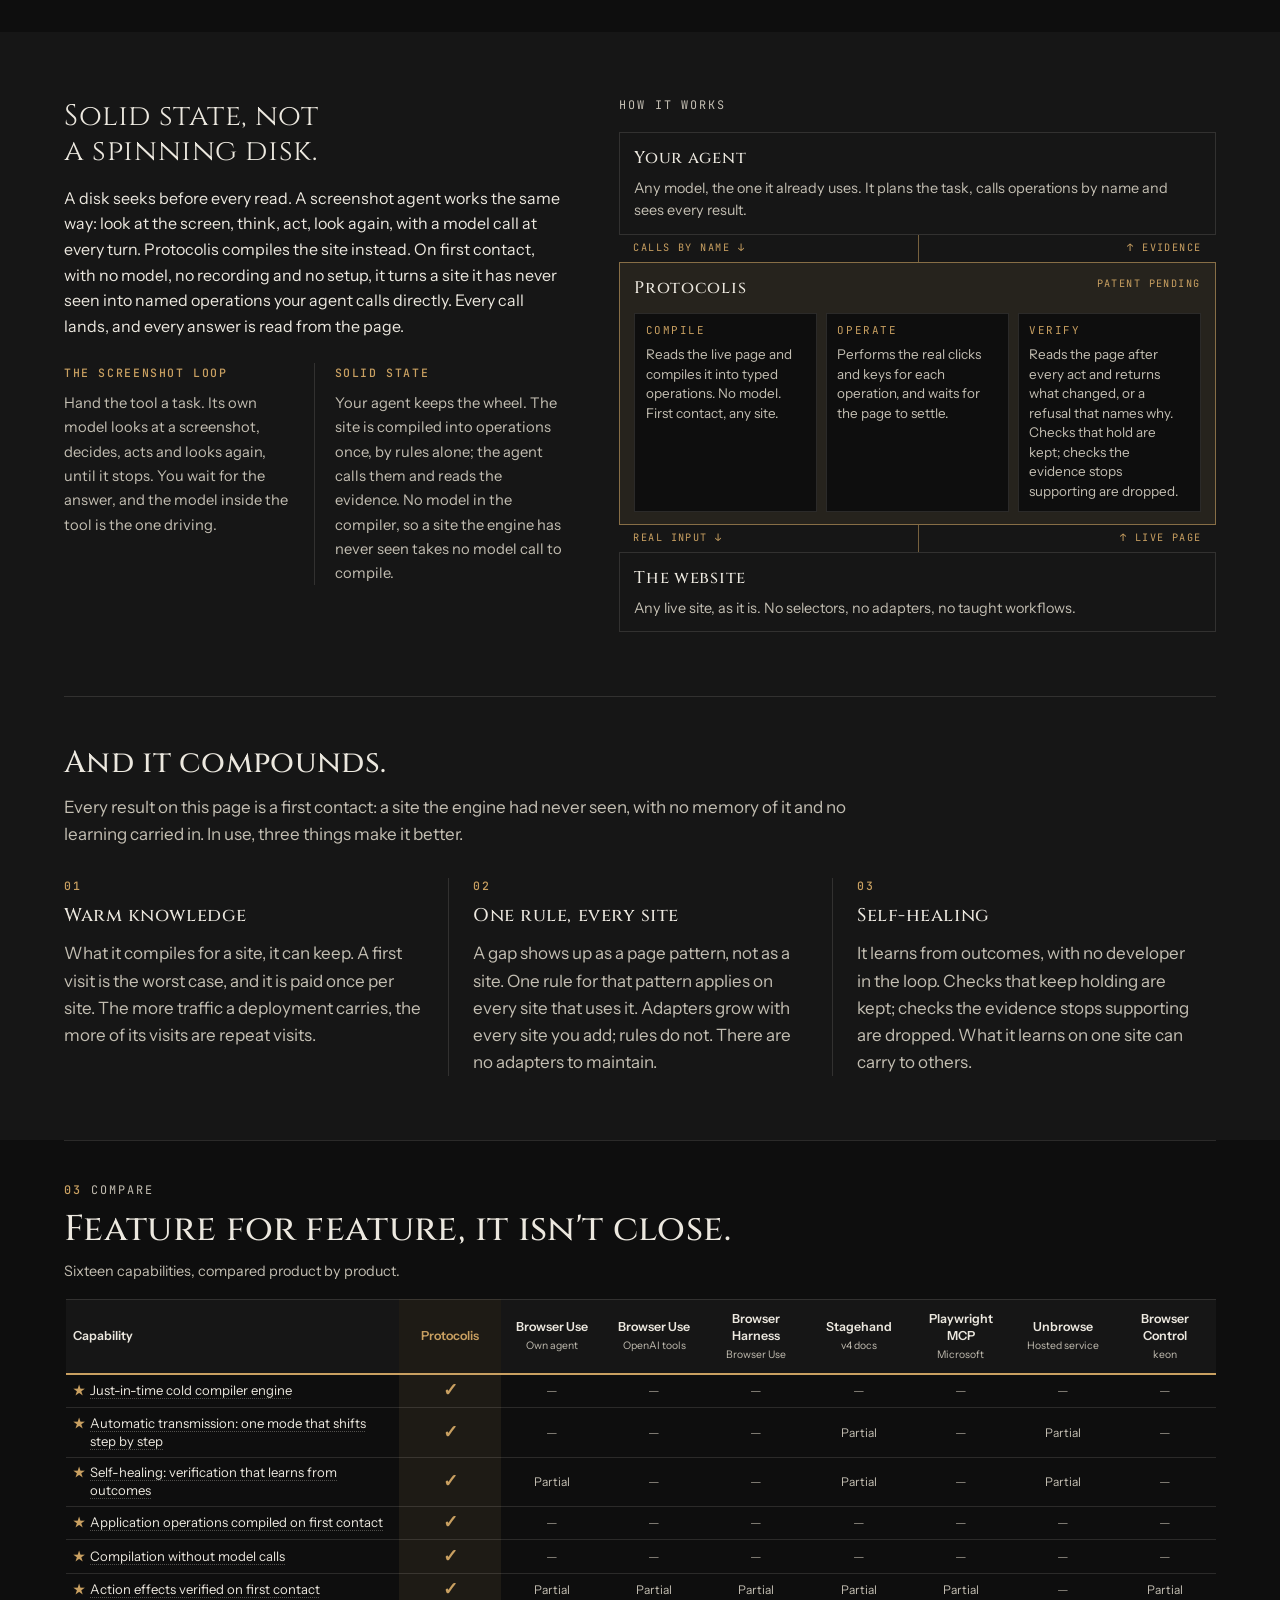
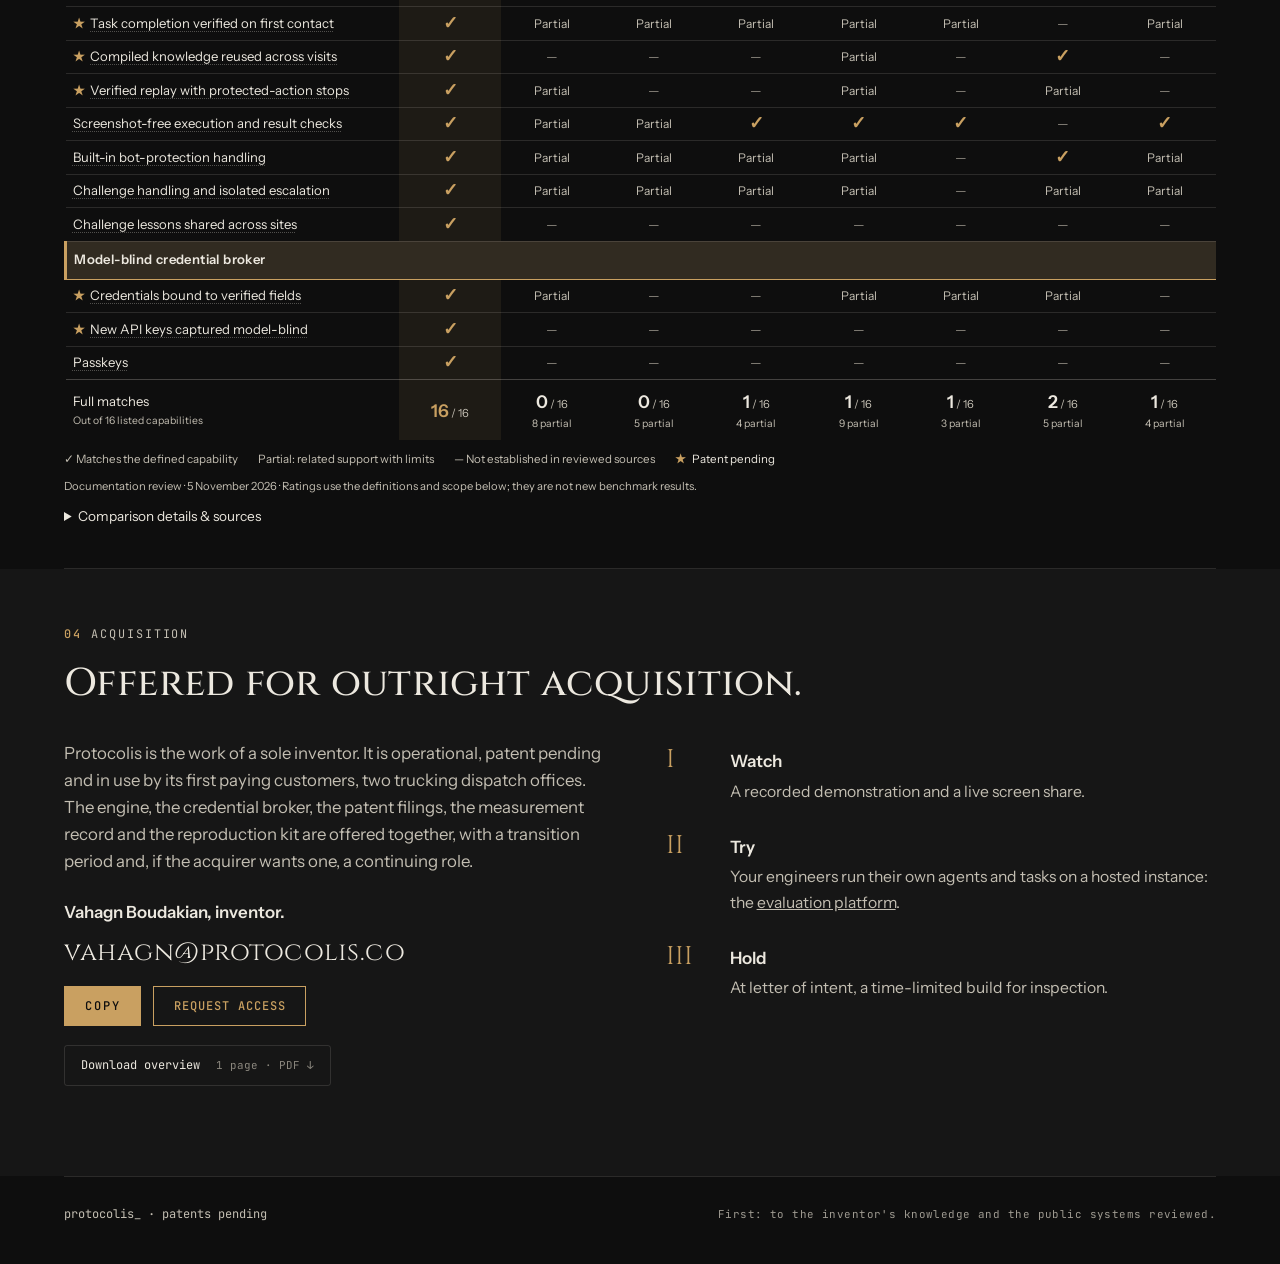
==== commit 176c8279: "Homepage first screen: measured row becomes a second paragraph in the body font Co-Authored-By: Clau" ====
--- a/index.html
+++ b/index.html
@@ -923,12 +923,9 @@
 /*DESKTOP-REVEAL (owner 24 Nov): on wide screens each section's main blocks fade up as they scroll in, lighter than on phones (12px, 0.55s). Tables, charts, the measured results and the detailed benchmarks are never animated.*/
 @media (min-width:761px){.mrv-d{opacity:0;transform:translateY(12px);transition:opacity .55s cubic-bezier(.2,.7,.2,1),transform .55s cubic-bezier(.2,.7,.2,1)}.mrv-d.mrv-in{opacity:1;transform:none}}
 </style>
-<style>/*HERO-PROOF (owner 25 Nov): the first screen leads with one measured row instead of status badges*/
-.hero .hero-proof{margin-top:1.15rem;font:.68rem/1.7 var(--font-mono);letter-spacing:.1em;text-transform:uppercase;color:var(--fg-2);max-width:44rem}
-.hero .hero-proof b{font-weight:500}.hero .hero-proof .hp-them{color:var(--fg)}.hero .hero-proof .hp-us{color:var(--accent)}
-.hero .hero-proof .hp-row{white-space:nowrap}.hero .hero-proof .hp-sep:first-of-type{display:block;height:0;overflow:hidden}
+<style>/*HERO-LINE-2 (owner 25 Nov): the measured row is a second paragraph in the same font as the first*/
+.hero .hero-line-2{margin-top:.75em}
 .hero .hero-actions .hero-status span{color:inherit}
-@media (max-width:760px){body .hero .hero-proof{margin-top:14px;font-size:10px;letter-spacing:.1em}}
 </style>
 </head>
 <body>
@@ -951,7 +948,7 @@
     <h1 class="order-claim"><span class="h1-a">A just-in-time <span class="keep-together-desktop">compiler <span class="keep-together">for the web.</span></span></span><br class="h1-br"><span class="h1-b">It checks the result,<br class="desk-br"> <span class="keep-together-desktop">not the <span class="keep-together">click.</span></span></span></h1>
     <div class="hero-foot">
       <p class="hero-line">Protocolis turns a live site into operations an AI agent can call on its first visit, with no adapter and no setup, then reads the page back to confirm what changed.</p>
-      <p class="hero-proof">Said &ldquo;done&rdquo; with a wrong answer, out of 80 runs<span class="hp-sep"> &middot; </span><span class="hp-row">Browser Use&rsquo;s fastest paid product <b class="hp-them">11</b></span><span class="hp-sep"> &middot; </span><span class="hp-row">Protocolis <b class="hp-us">0</b></span></p>
+      <p class="hero-line hero-line-2">In 80 runs on the same tasks, Browser Use&rsquo;s fastest paid product said &ldquo;done&rdquo; with a wrong answer 11 times. Protocolis never did.</p>
       <div class="hero-actions"><a class="hero-status" href="#acquisition"><b>Available for acquisition</b></a><a class="hero-status" href="paper/"><span>Paper</span></a><a class="hero-status" href="#demo"><span>Recordings</span></a></div>
     </div>
   </div>
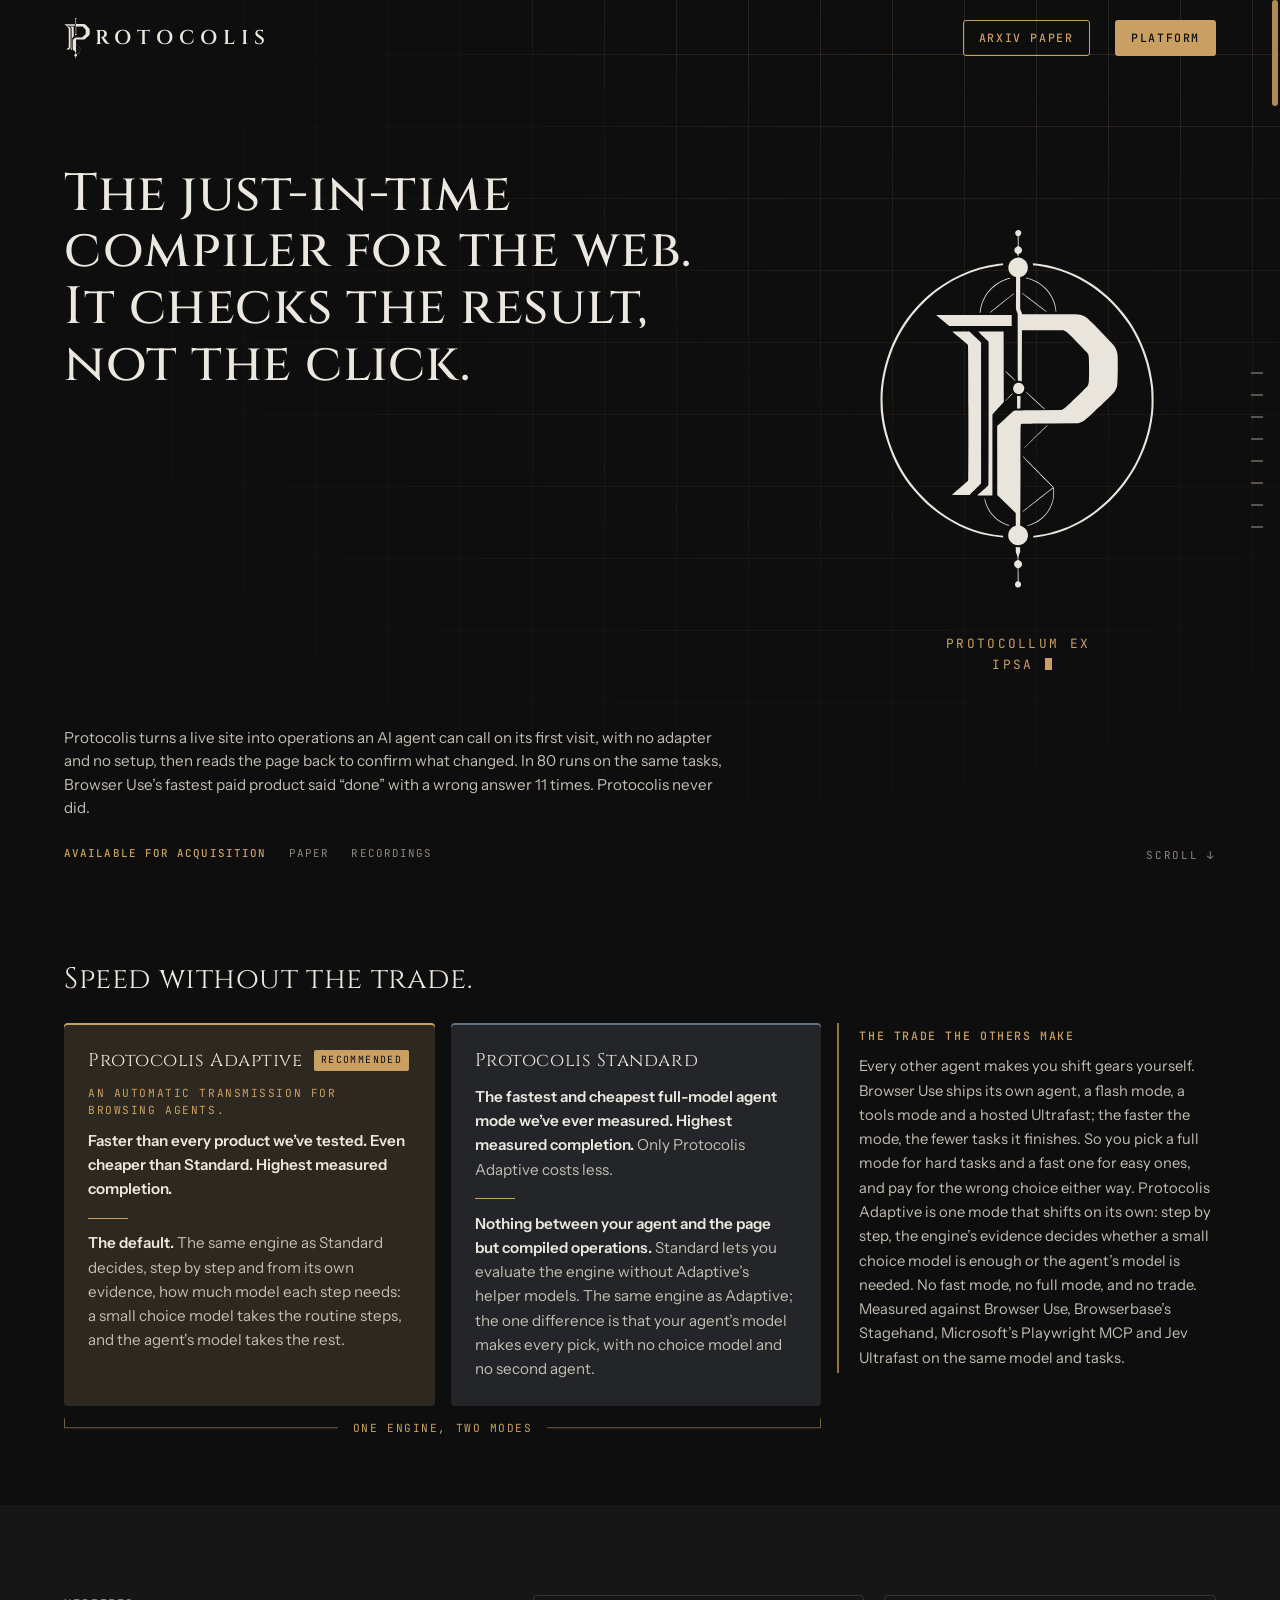
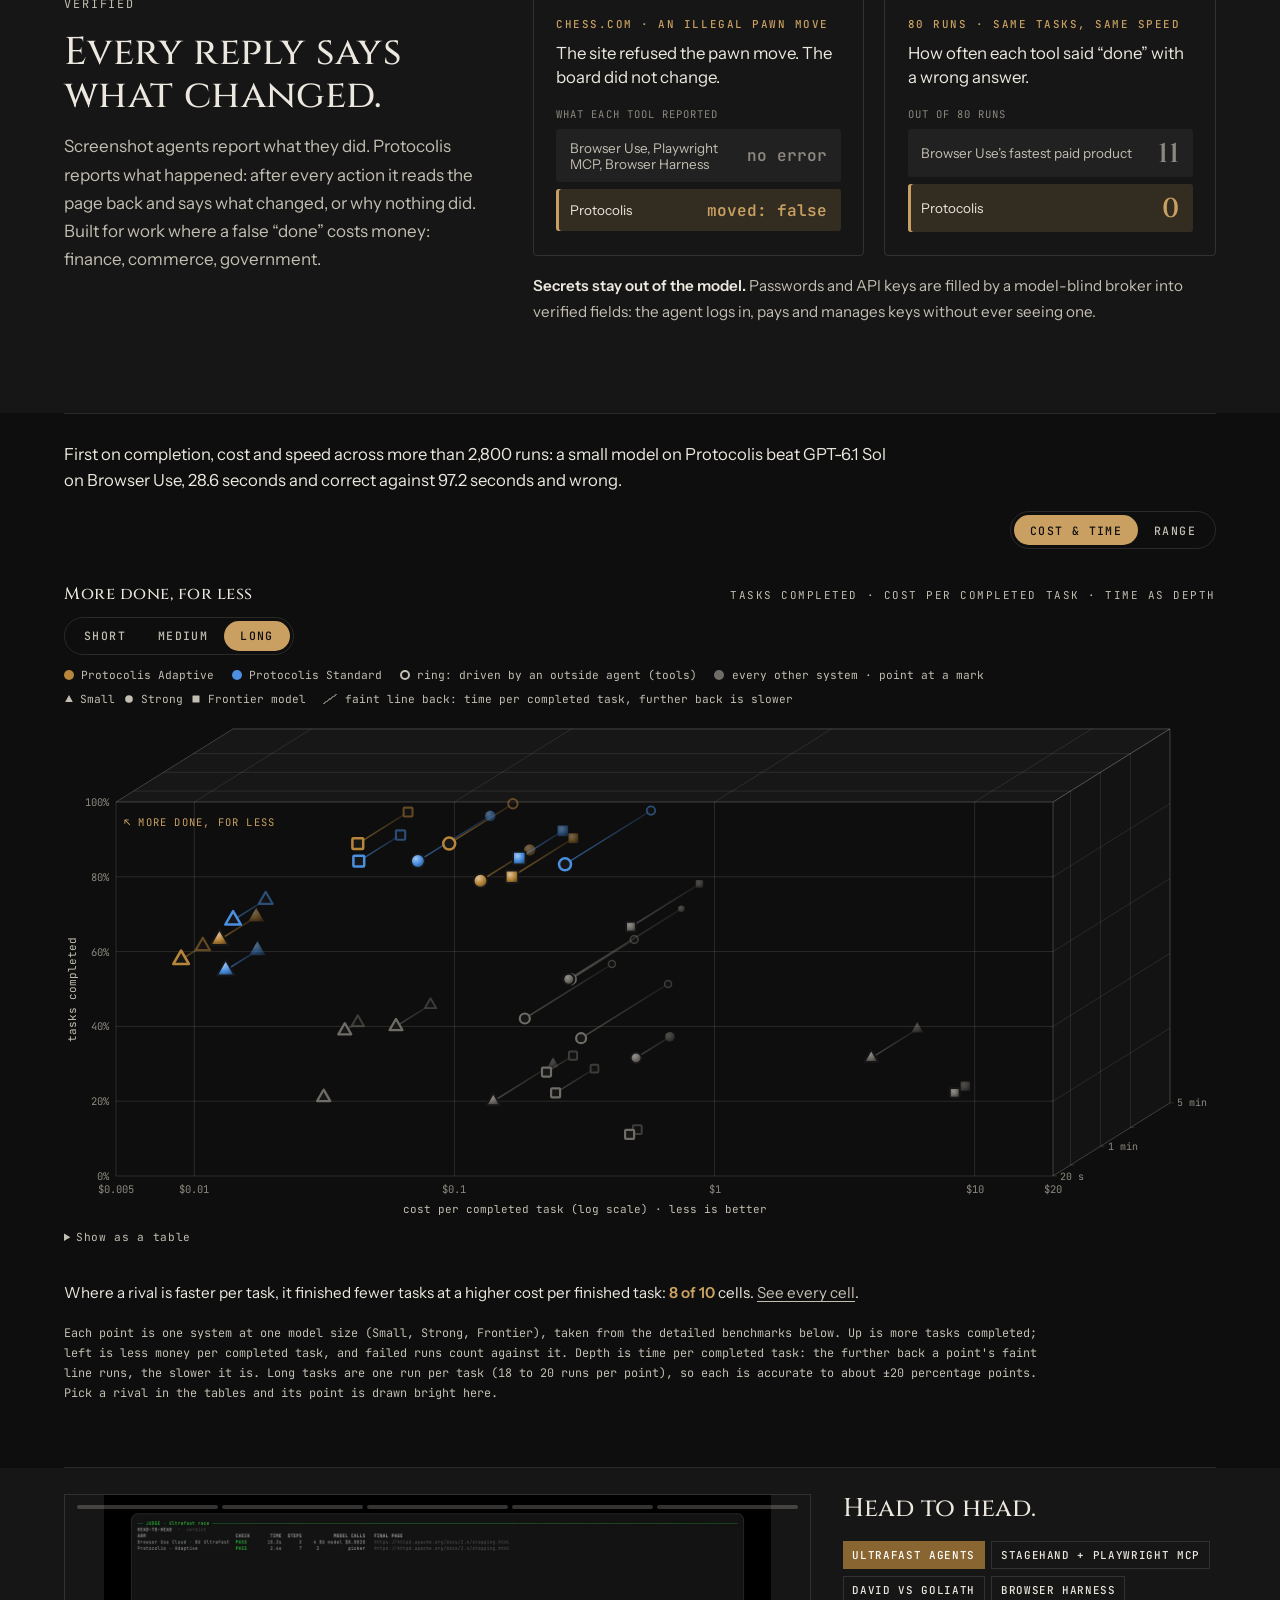
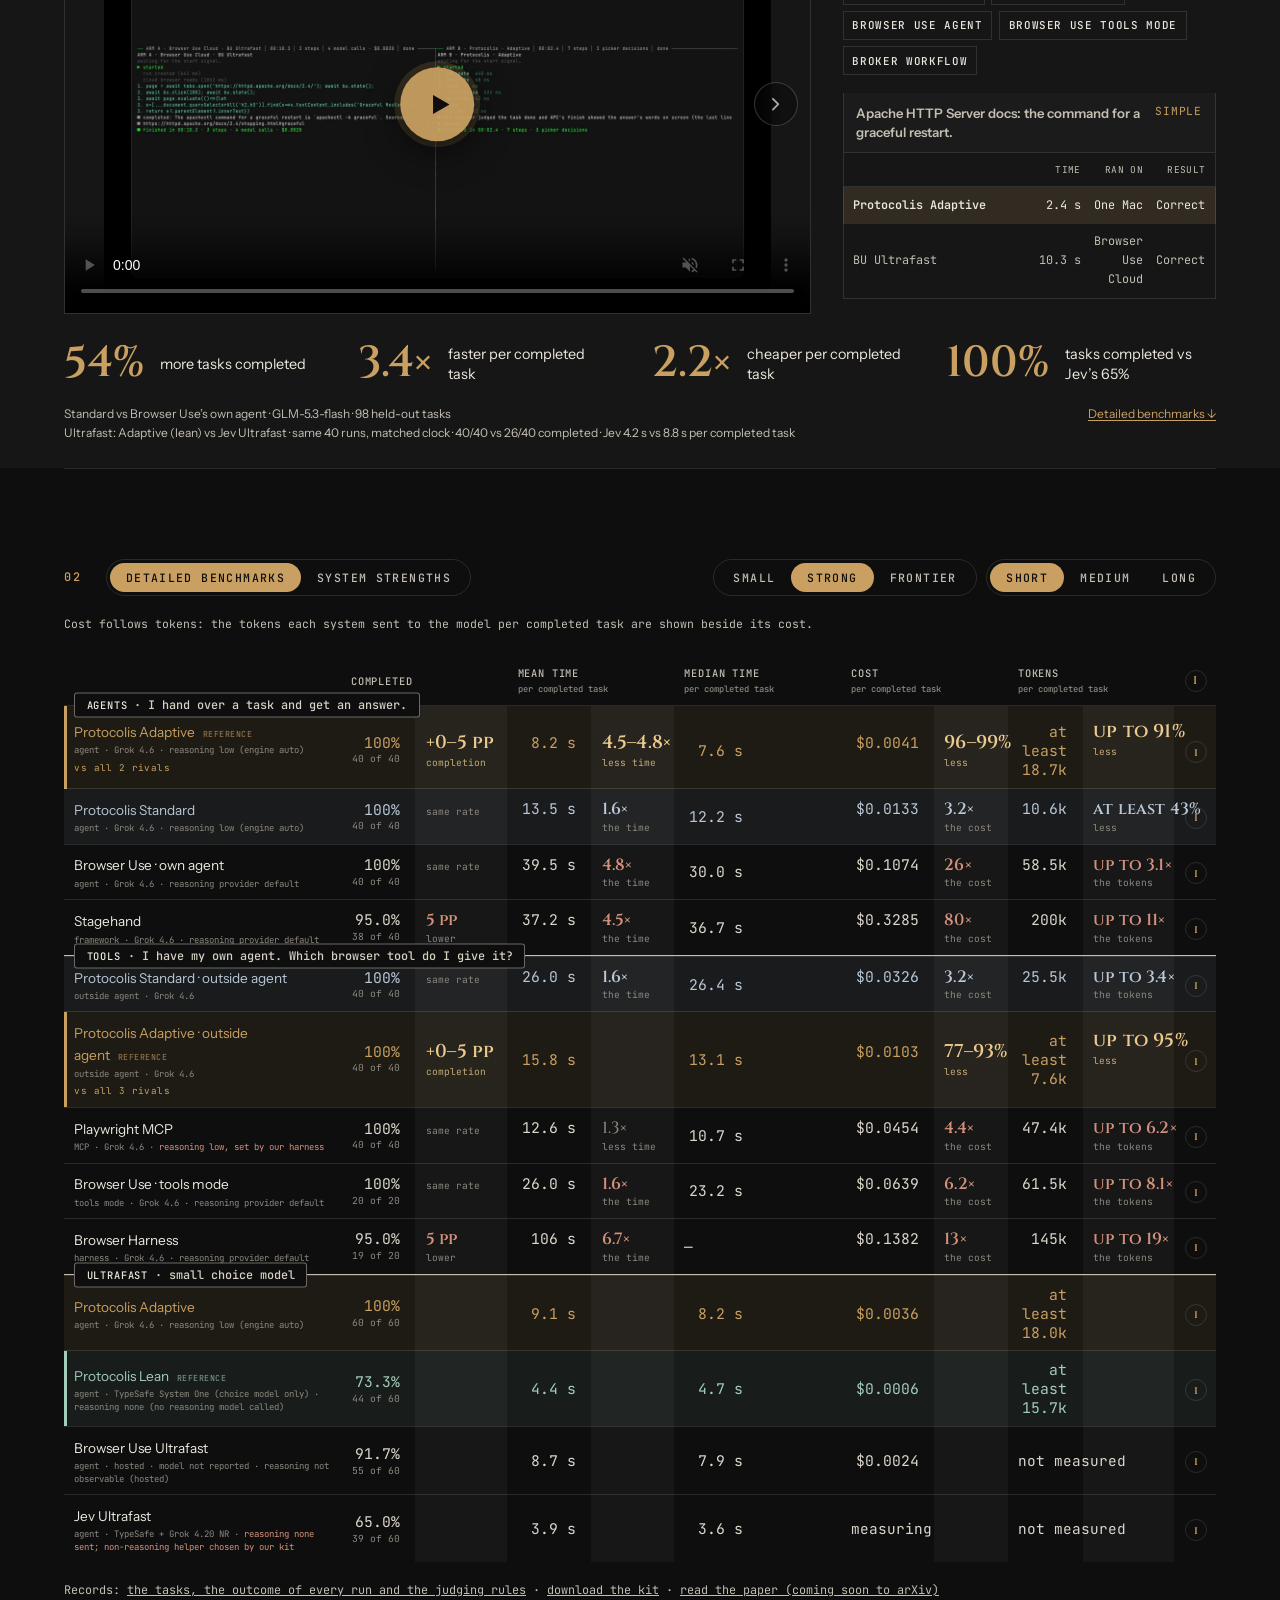
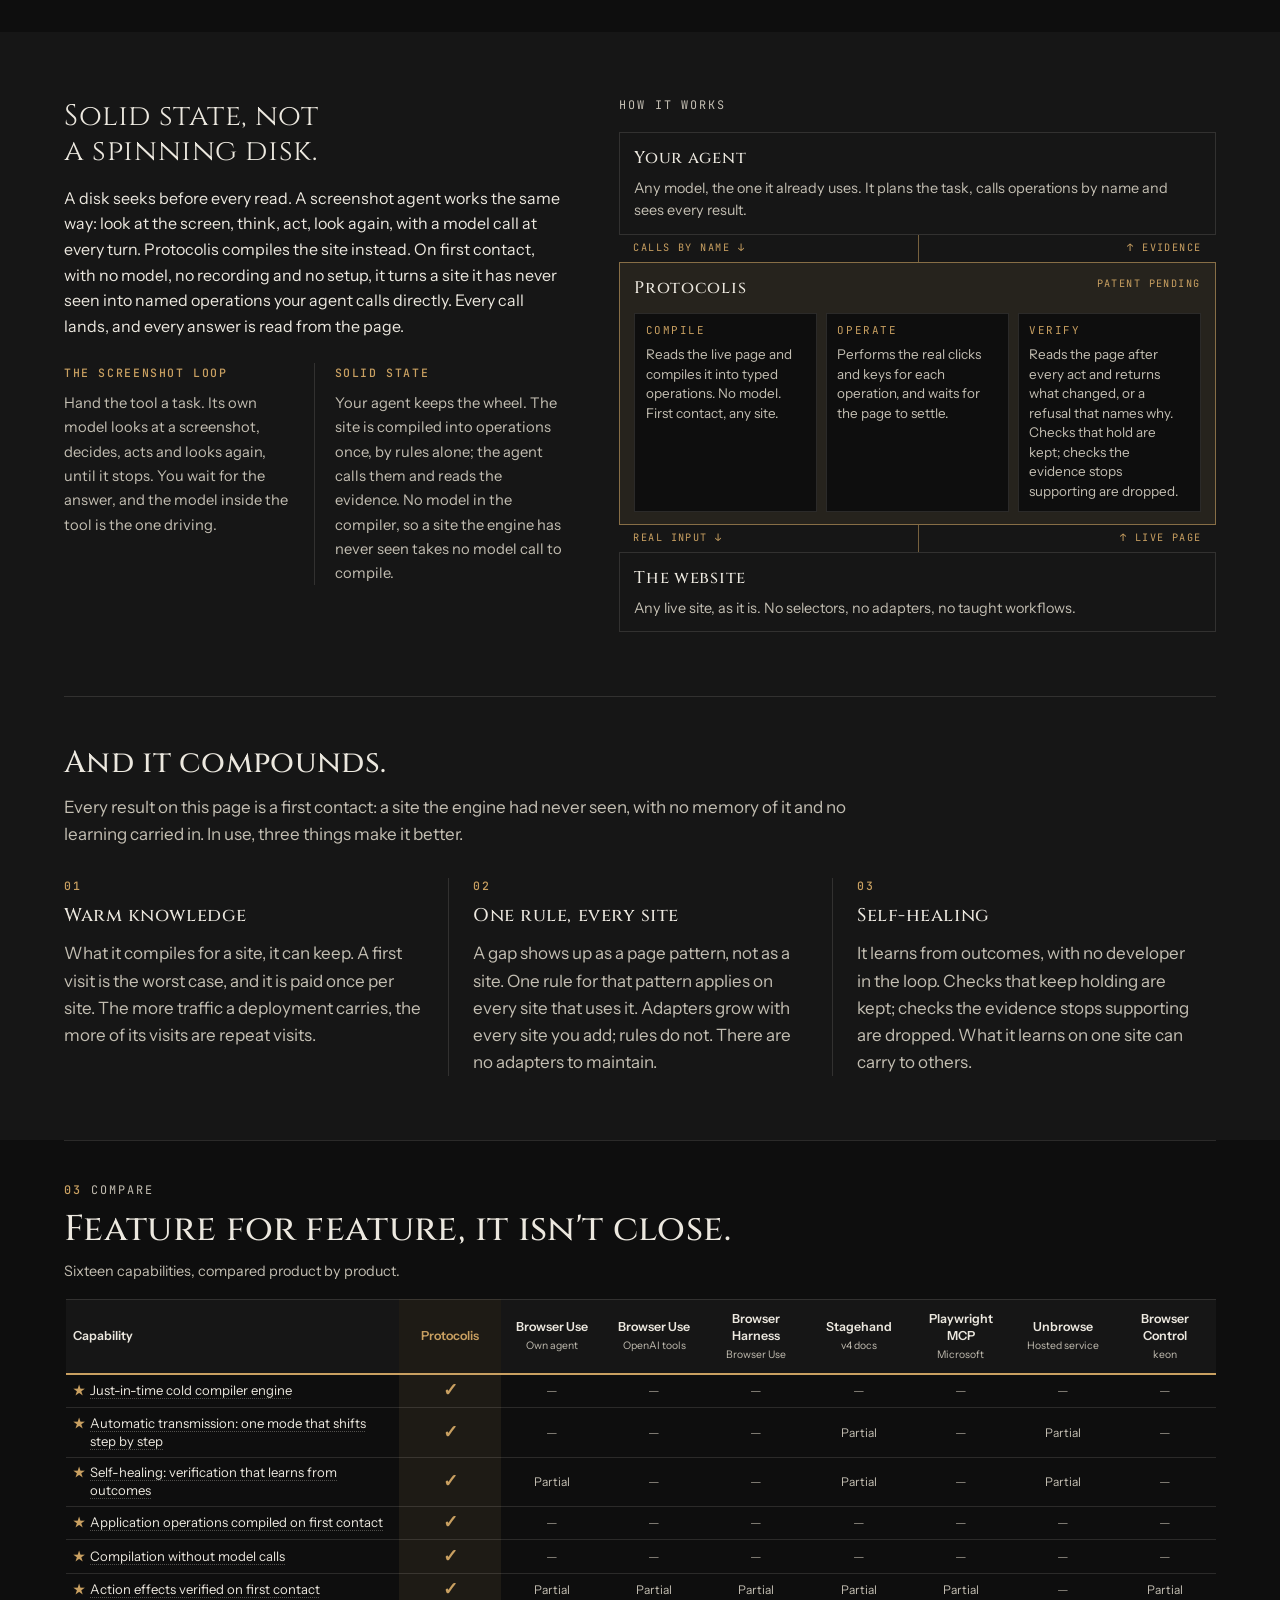
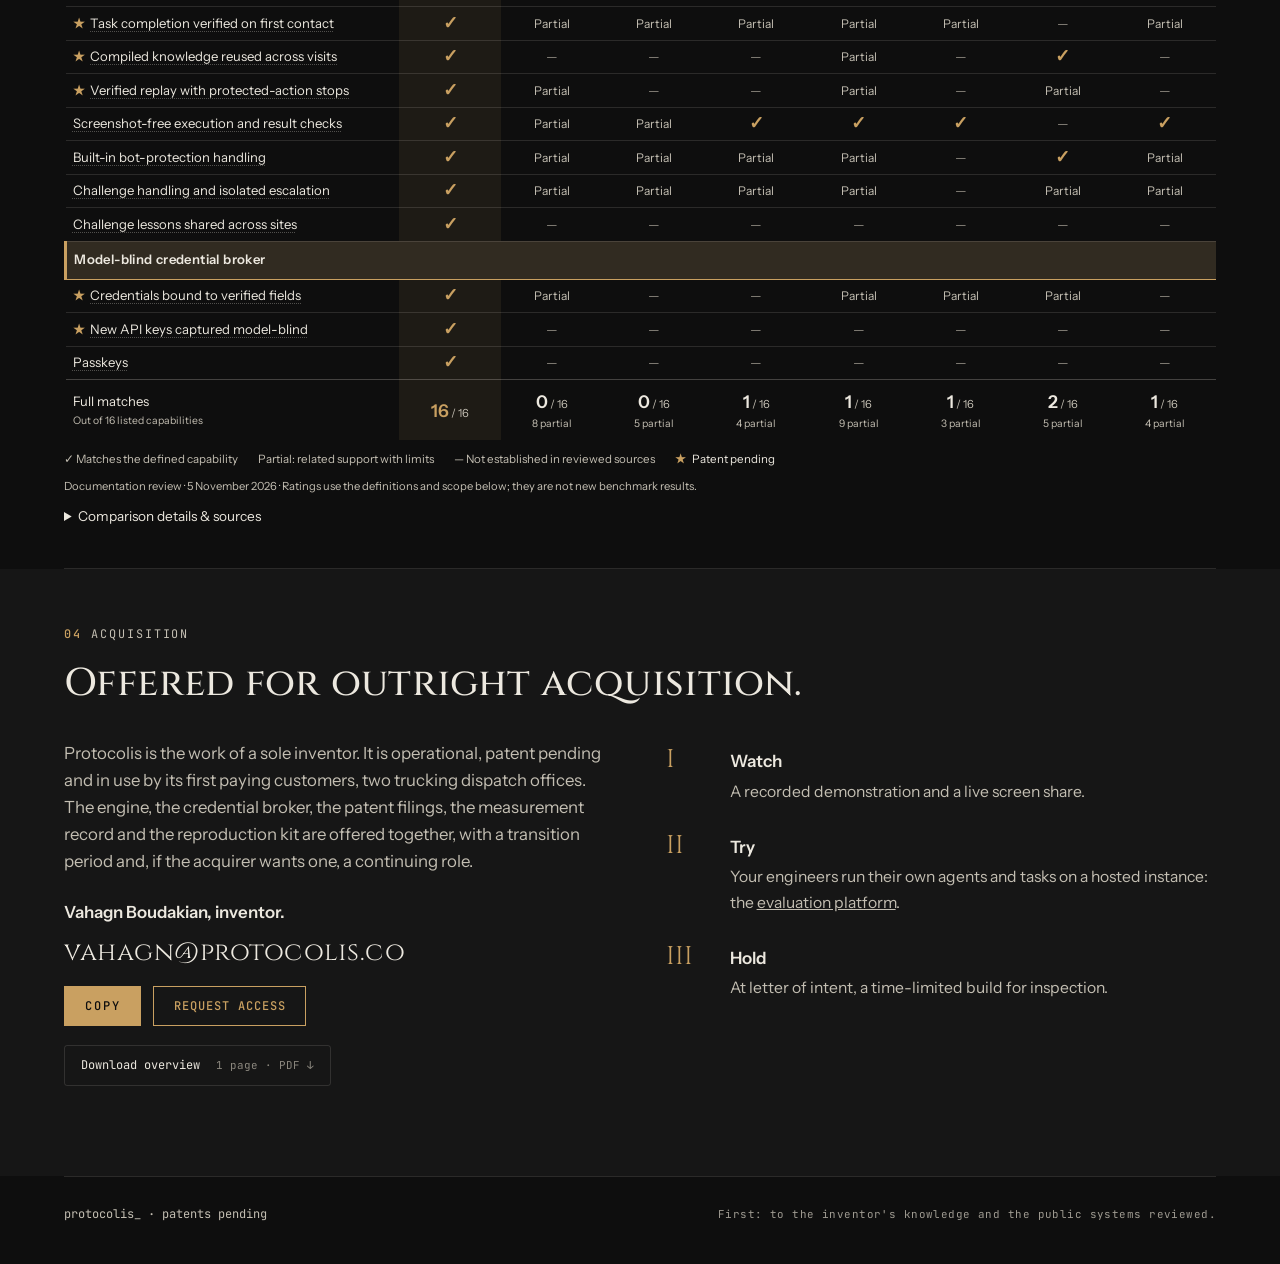
==== commit 182d519a: "Homepage: 'The just-in-time compiler for the web.'; one smaller paragraph under the headline Co-Auth" ====
--- a/index.html
+++ b/index.html
@@ -5,11 +5,11 @@
 <meta charset="utf-8">
 <meta name="viewport" content="width=device-width, initial-scale=1, viewport-fit=cover">
 <title>Protocolis: solid-state browsing for AI agents</title>
-<meta name="description" content="A just-in-time compiler for the web. It checks the result, not the click. 3.4× faster per completed task than Browser Use, same model: a live site becomes typed, verified operations an agent calls on its first visit. Patent-pending, in production with paying customers, offered for acquisition.">
+<meta name="description" content="The just-in-time compiler for the web. It checks the result, not the click. 3.4× faster per completed task than Browser Use, same model: a live site becomes typed, verified operations an agent calls on its first visit. Patent-pending, in production with paying customers, offered for acquisition.">
 <meta property="og:type" content="website">
 <meta property="og:site_name" content="Protocolis">
 <meta property="og:url" content="https://protocolis.co/">
-<meta property="og:title" content="A just-in-time compiler for the web. It checks the result, not the click.">
+<meta property="og:title" content="The just-in-time compiler for the web. It checks the result, not the click.">
 <meta property="og:description" content="3.4× faster per completed task than Browser Use, same model. The just-in-time web compiler for AI agents: patent-pending, in production with paying customers, offered for acquisition.">
 <meta property="og:image" content="https://protocolis.co/media/og-card-v2.jpg">
 <meta property="og:image:type" content="image/jpeg">
@@ -17,7 +17,7 @@
 <meta property="og:image:height" content="630">
 <meta property="og:image:alt" content="Same task on Cambridge Dictionary: Protocolis on a small model, 28.6 s and correct; Browser Use on GPT-6.1 Sol, 97.2 s and failed.">
 <meta name="twitter:card" content="summary_large_image">
-<meta name="twitter:title" content="A just-in-time compiler for the web. It checks the result, not the click.">
+<meta name="twitter:title" content="The just-in-time compiler for the web. It checks the result, not the click.">
 <meta name="twitter:description" content="3.4× faster per completed task than Browser Use, same model. The just-in-time web compiler for AI agents: patent-pending, in production with paying customers, offered for acquisition.">
 <meta name="twitter:image" content="https://protocolis.co/media/og-card-v2.jpg">
 <link rel="icon" type="image/svg+xml" href="glyph.svg">
@@ -923,8 +923,9 @@
 /*DESKTOP-REVEAL (owner 24 Nov): on wide screens each section's main blocks fade up as they scroll in, lighter than on phones (12px, 0.55s). Tables, charts, the measured results and the detailed benchmarks are never animated.*/
 @media (min-width:761px){.mrv-d{opacity:0;transform:translateY(12px);transition:opacity .55s cubic-bezier(.2,.7,.2,1),transform .55s cubic-bezier(.2,.7,.2,1)}.mrv-d.mrv-in{opacity:1;transform:none}}
 </style>
-<style>/*HERO-LINE-2 (owner 25 Nov): the measured row is a second paragraph in the same font as the first*/
-.hero .hero-line-2{margin-top:.75em}
+<style>/*HERO-LINE-ONE (owner 25 Nov): one paragraph under the headline, smaller type*/
+body .hero .hero-line{font-size:clamp(.95rem,1.1vw,1.08rem);max-width:42rem}
+@media (max-width:760px){body .hero .hero-line{font-size:15px!important}}
 .hero .hero-actions .hero-status span{color:inherit}
 </style>
 </head>
@@ -945,10 +946,9 @@
 
 <section class="hero hero-screen">
   <div class="hero-main">
-    <h1 class="order-claim"><span class="h1-a">A just-in-time <span class="keep-together-desktop">compiler <span class="keep-together">for the web.</span></span></span><br class="h1-br"><span class="h1-b">It checks the result,<br class="desk-br"> <span class="keep-together-desktop">not the <span class="keep-together">click.</span></span></span></h1>
+    <h1 class="order-claim"><span class="h1-a">The just-in-time <span class="keep-together-desktop">compiler <span class="keep-together">for the web.</span></span></span><br class="h1-br"><span class="h1-b">It checks the result,<br class="desk-br"> <span class="keep-together-desktop">not the <span class="keep-together">click.</span></span></span></h1>
     <div class="hero-foot">
-      <p class="hero-line">Protocolis turns a live site into operations an AI agent can call on its first visit, with no adapter and no setup, then reads the page back to confirm what changed.</p>
-      <p class="hero-line hero-line-2">In 80 runs on the same tasks, Browser Use&rsquo;s fastest paid product said &ldquo;done&rdquo; with a wrong answer 11 times. Protocolis never did.</p>
+      <p class="hero-line">Protocolis turns a live site into operations an AI agent can call on its first visit, with no adapter and no setup, then reads the page back to confirm what changed. In 80 runs on the same tasks, Browser Use&rsquo;s fastest paid product said &ldquo;done&rdquo; with a wrong answer 11 times. Protocolis never did.</p>
       <div class="hero-actions"><a class="hero-status" href="#acquisition"><b>Available for acquisition</b></a><a class="hero-status" href="paper/"><span>Paper</span></a><a class="hero-status" href="#demo"><span>Recordings</span></a></div>
     </div>
   </div>
@@ -956,7 +956,7 @@
     <div class="emblem" aria-hidden="true">
       <img class="emblem-still" src="logo.svg" alt="" width="1254" height="1254">
     </div>
-    <p class="brand-cap" aria-hidden="true">A just-in-time compiler for the web.</p>
+    <p class="brand-cap" aria-hidden="true">The just-in-time compiler for the web.</p>
     <p class="motto">Protocollum ex ipsa applicatione</p>
     <script>/*MOBILE-CAPTION-TYPED (owner 22 Nov): on phones the motto line types out the caption instead of the Latin; the static caption hides*/(function(){if(!window.matchMedia||!matchMedia('(max-width:760px)').matches)return;var m=document.querySelector('.hero .motto'),c=document.querySelector('.hero .brand-cap');if(!m||!c)return;m.textContent=c.textContent;m.classList.add('motto-cap');m.setAttribute('aria-hidden','true');c.style.display='none';})();</script>
   </div>
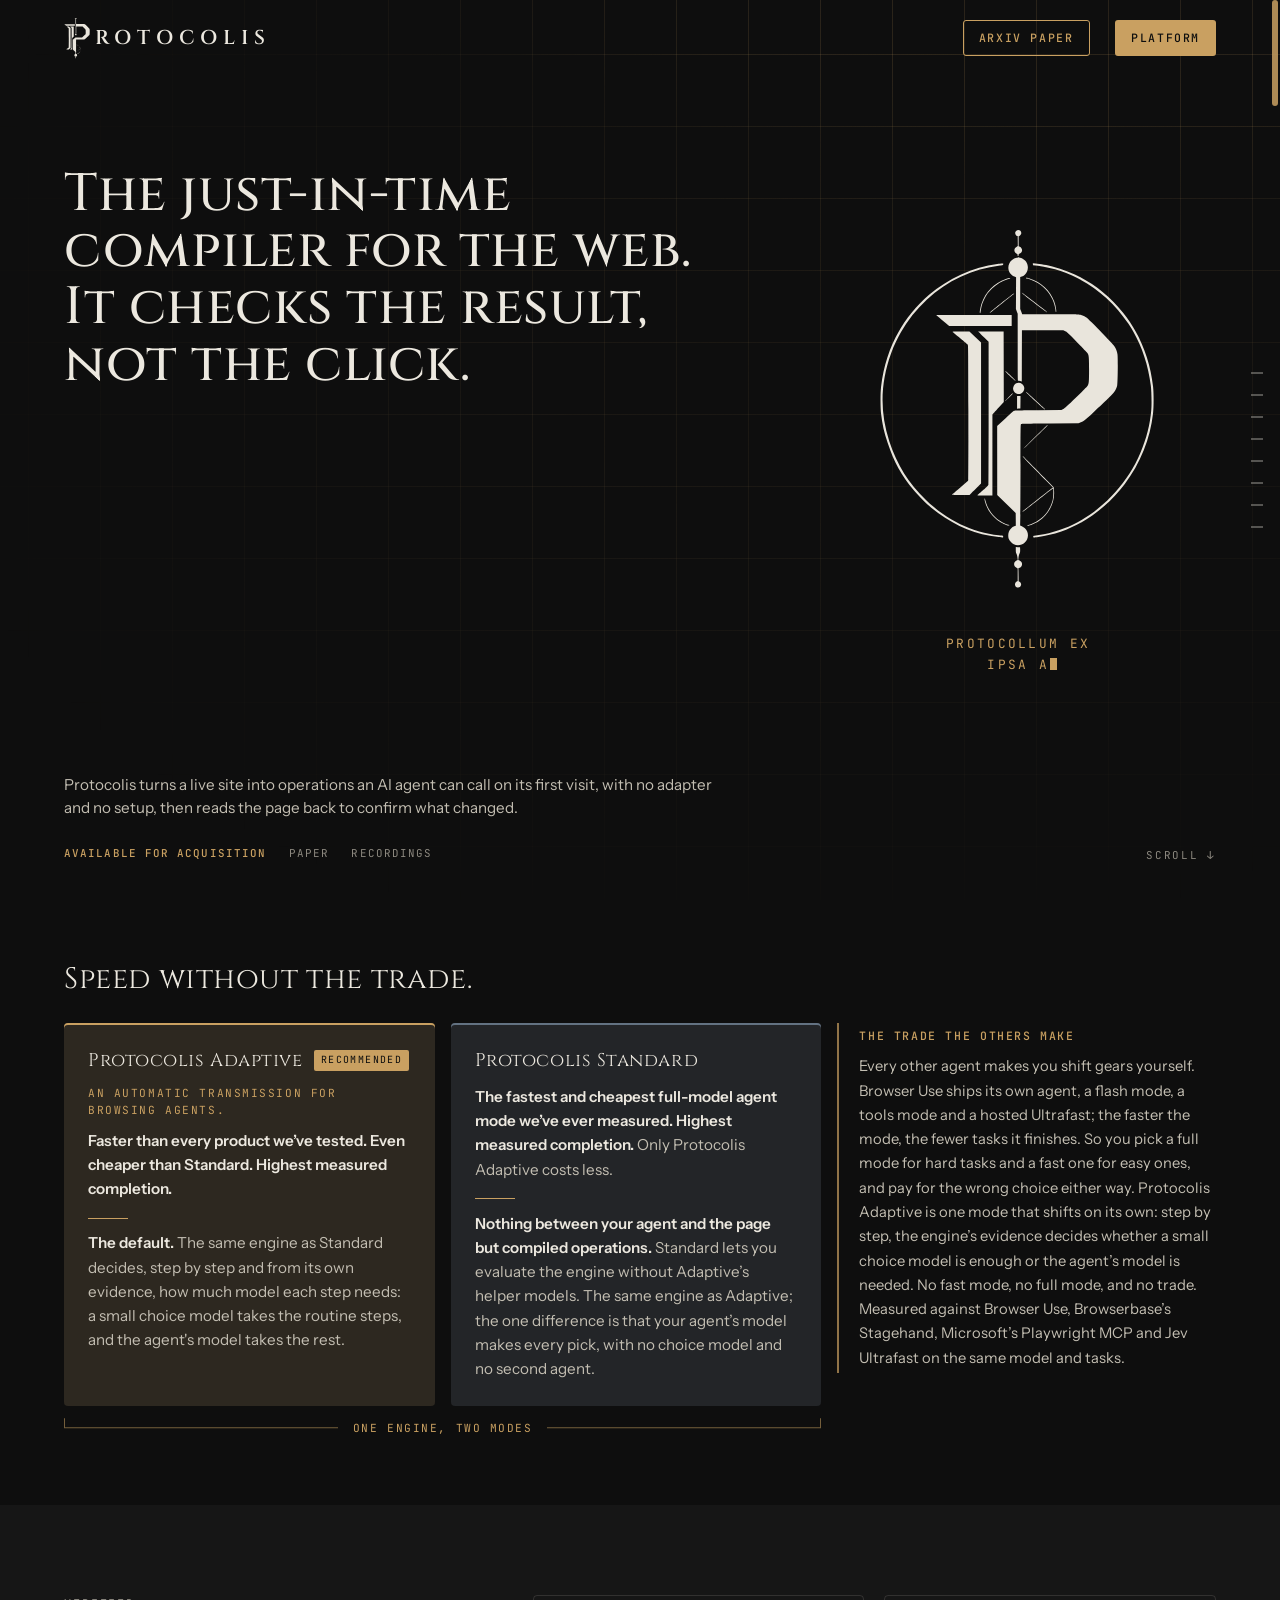
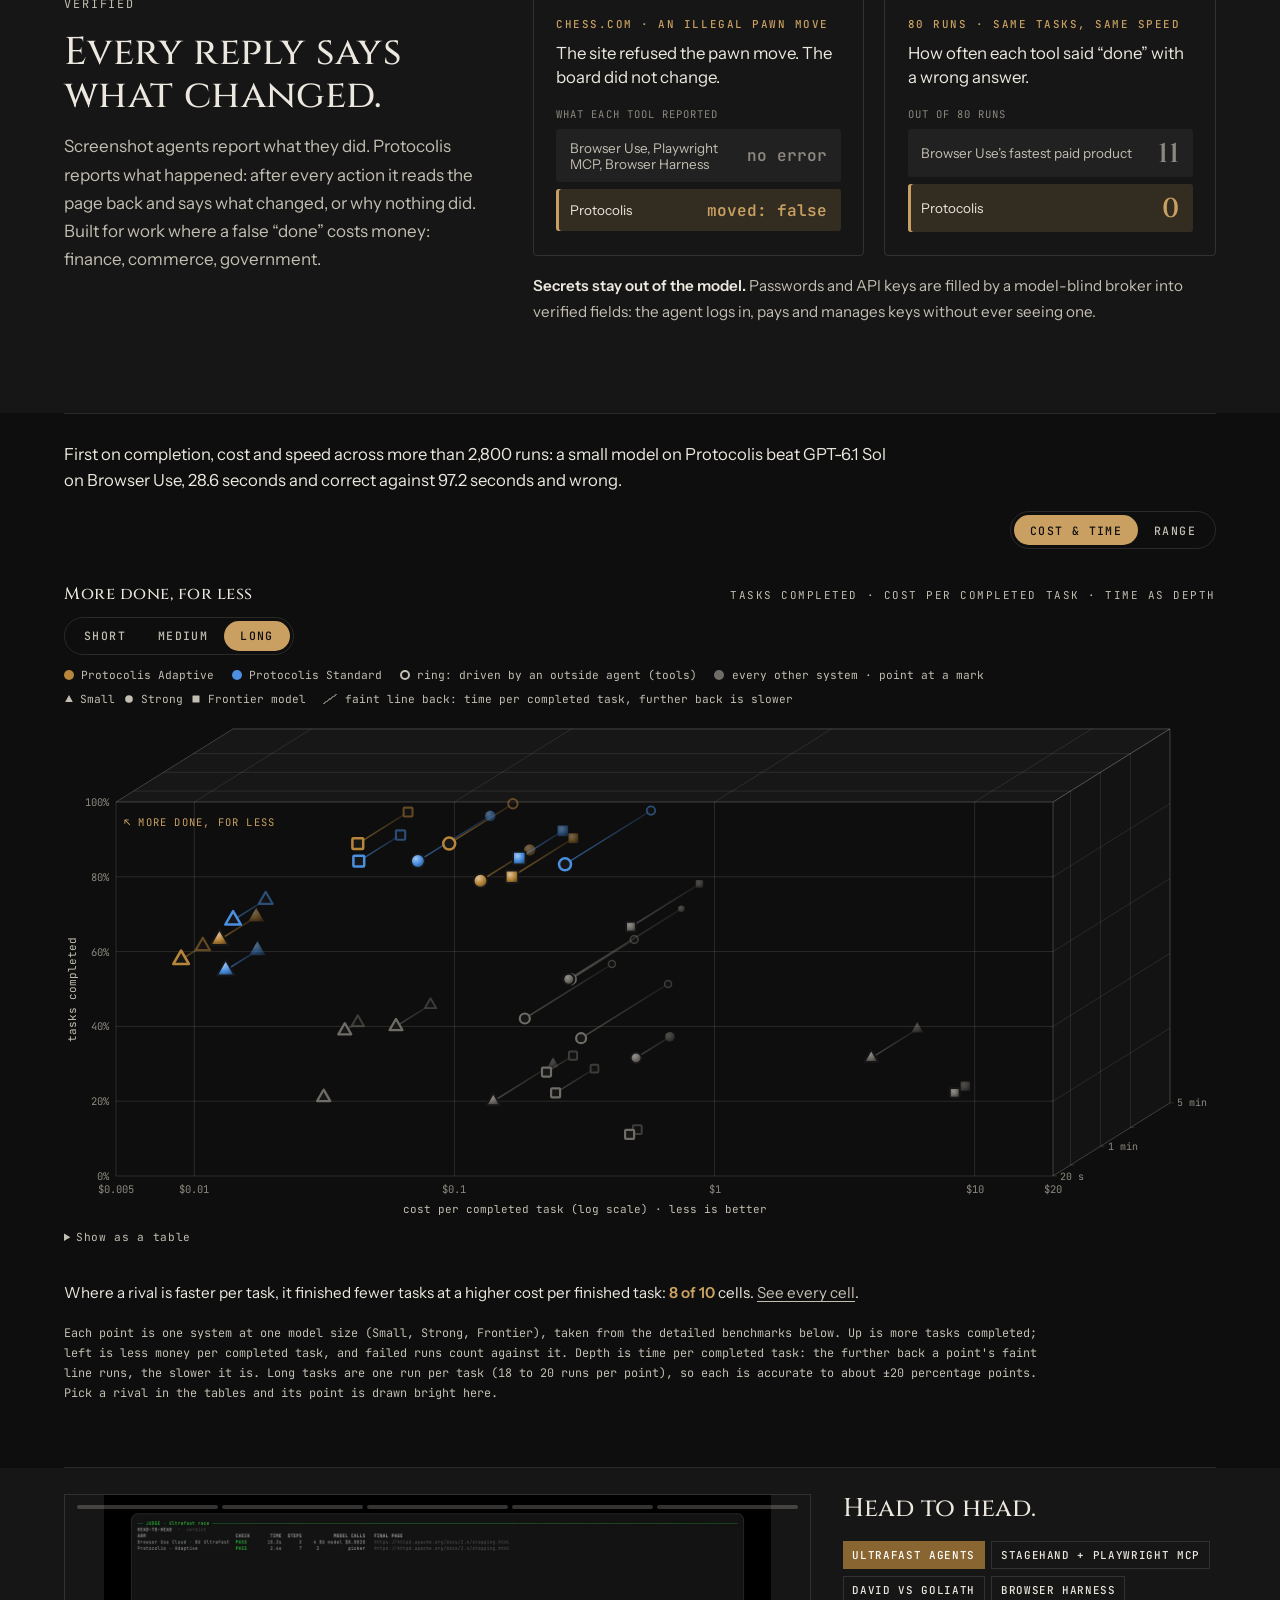
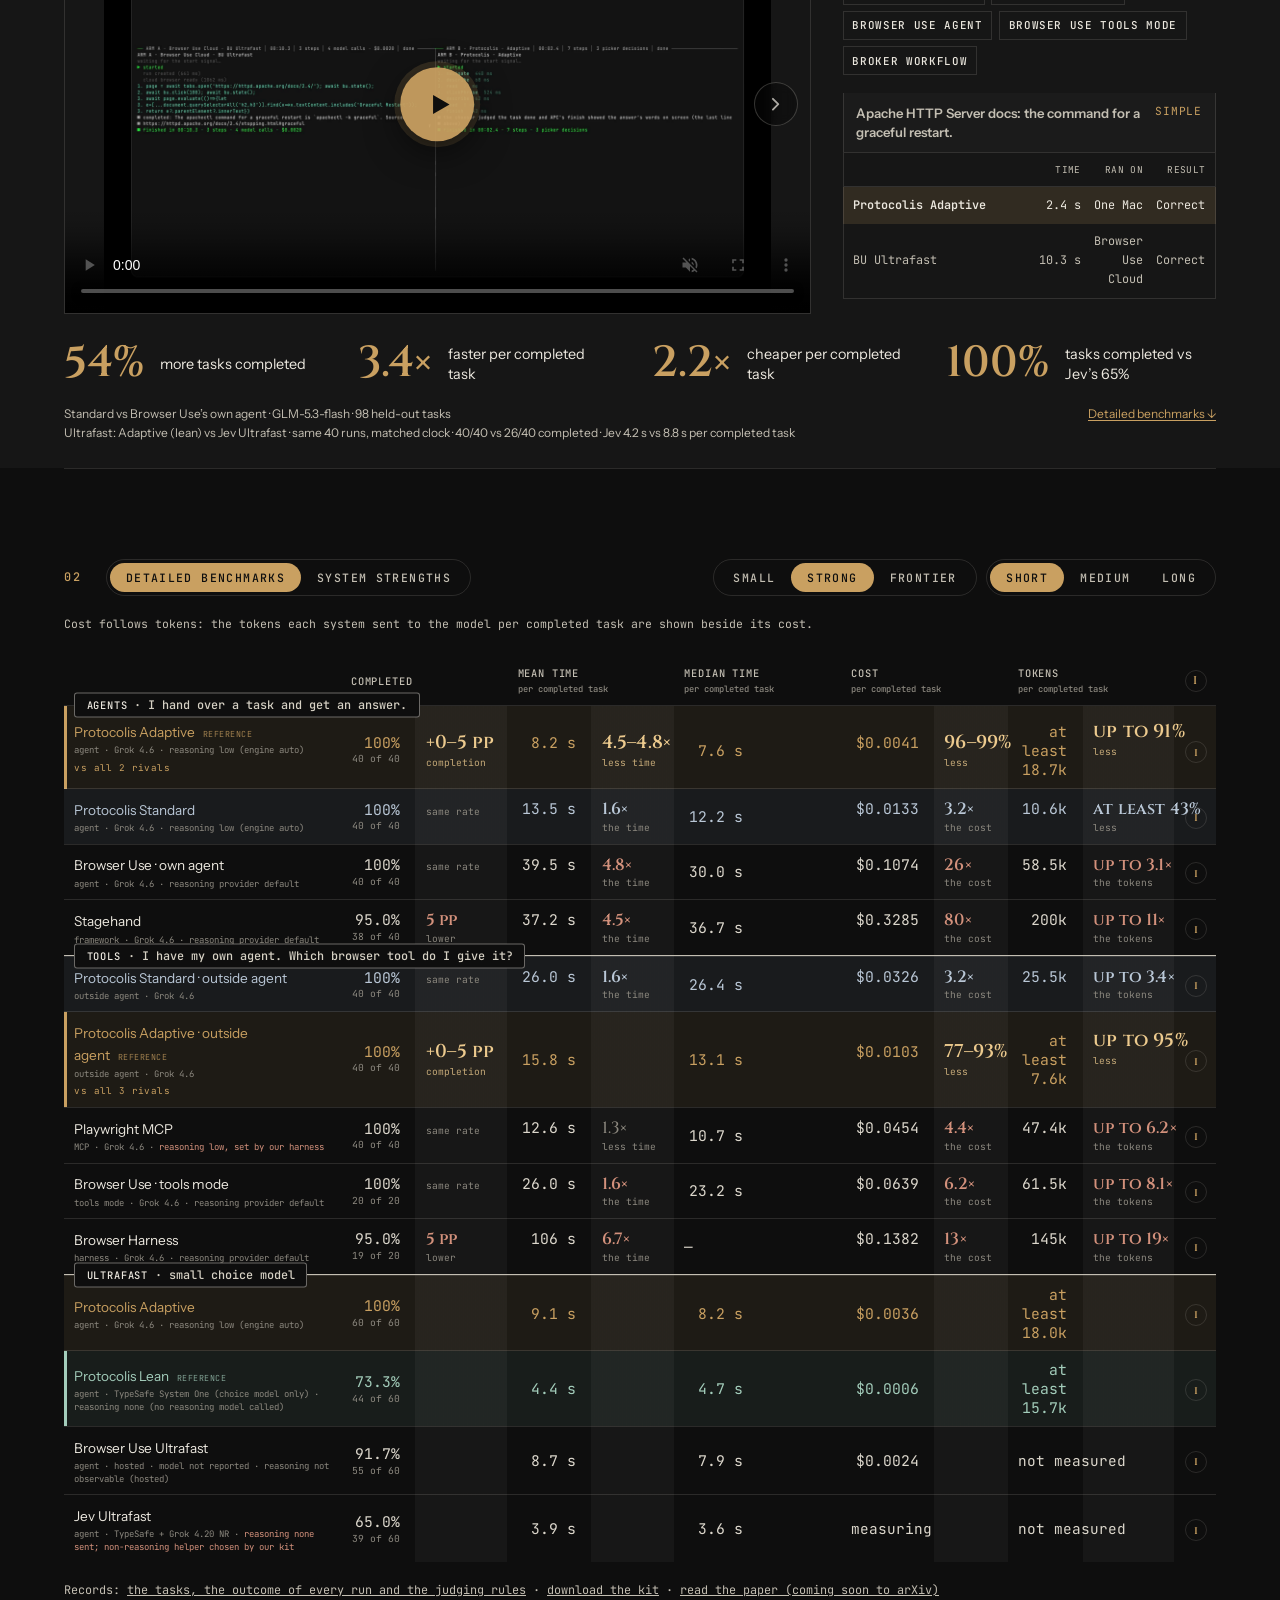
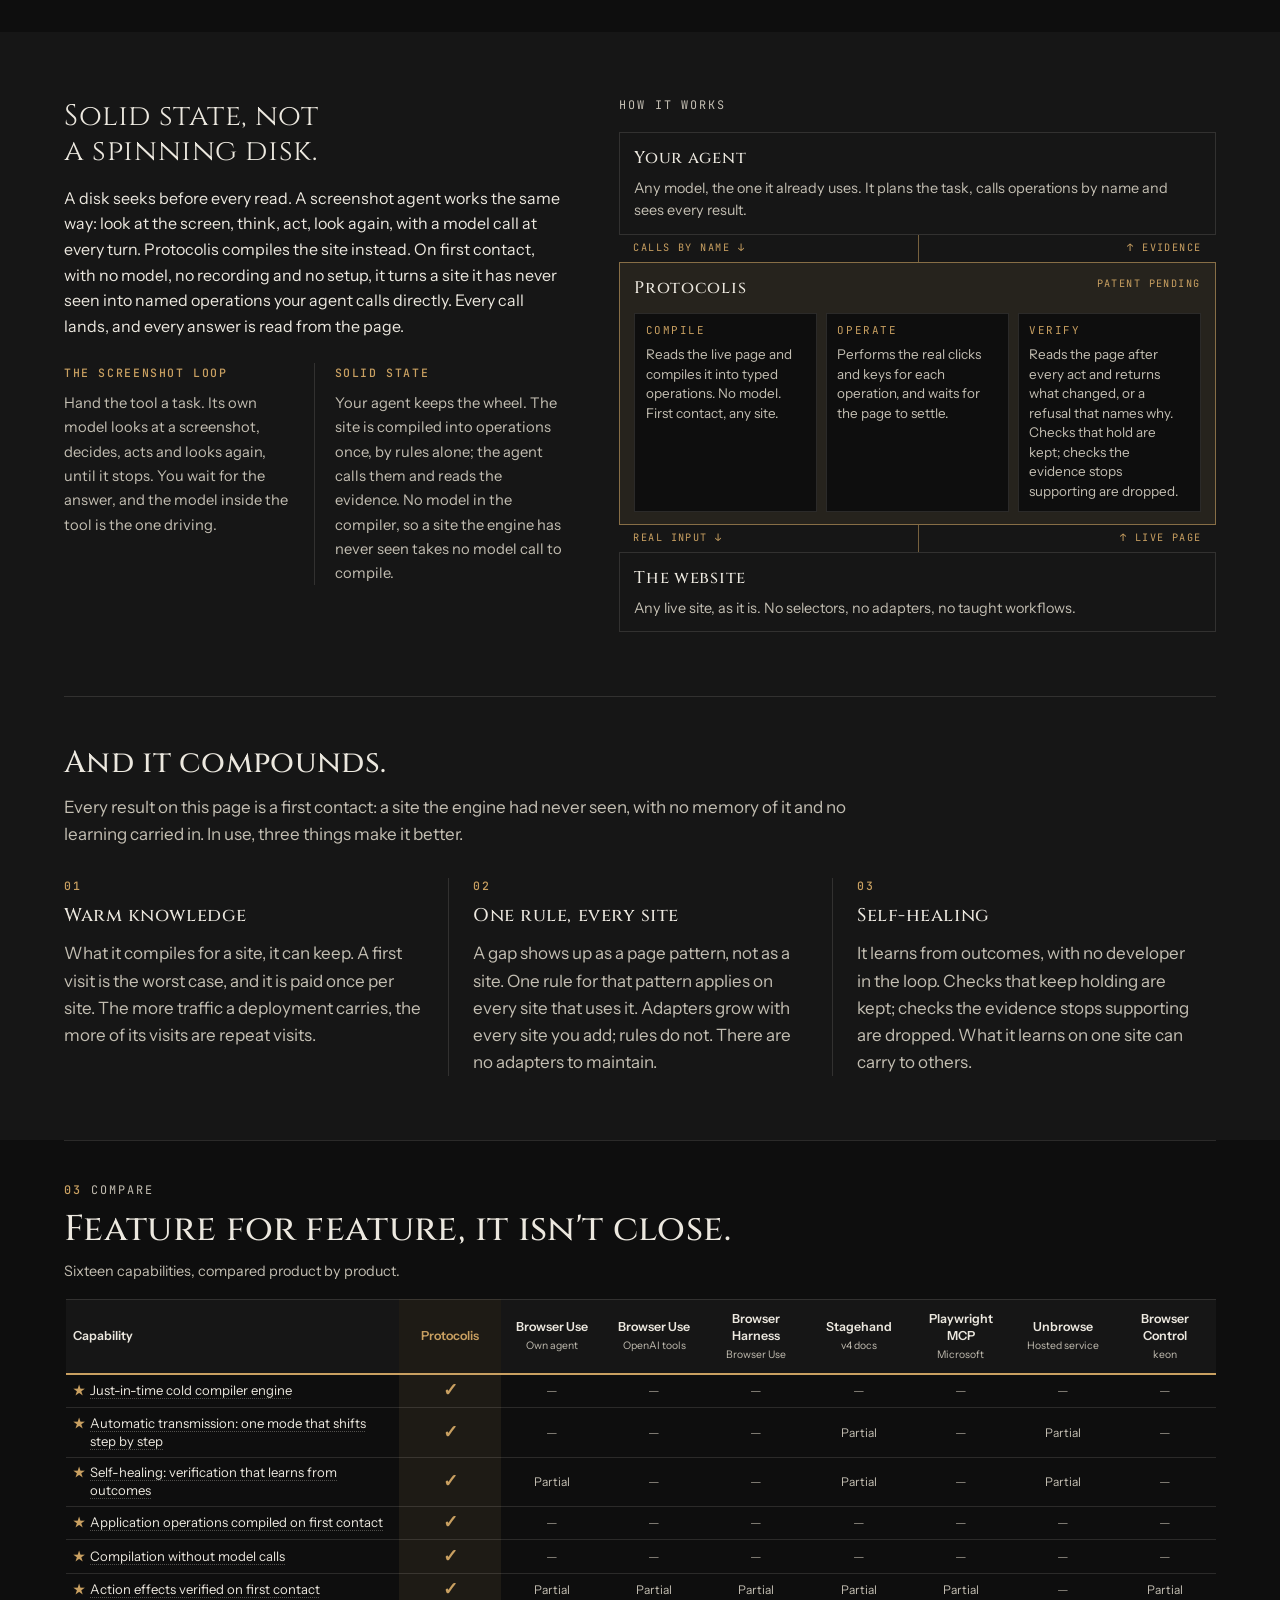
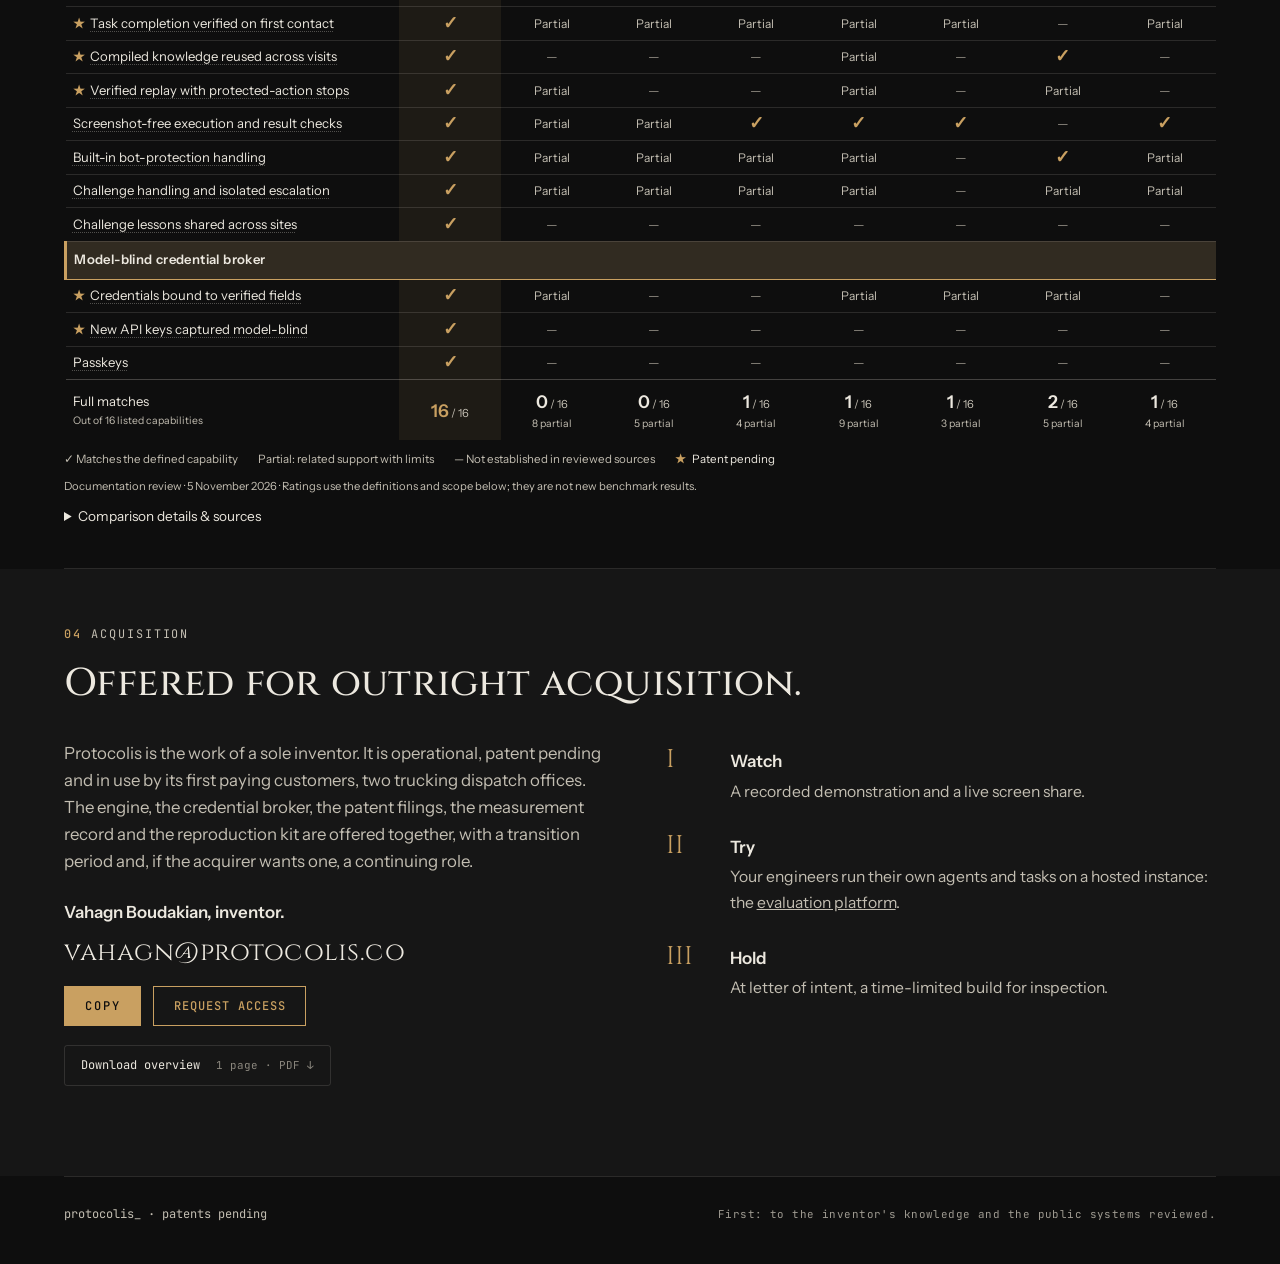
==== commit 542b7795: "Homepage hero: drop the 80-runs sentence; the verified section's card already carries it Co-Authored" ====
--- a/index.html
+++ b/index.html
@@ -948,7 +948,7 @@
   <div class="hero-main">
     <h1 class="order-claim"><span class="h1-a">The just-in-time <span class="keep-together-desktop">compiler <span class="keep-together">for the web.</span></span></span><br class="h1-br"><span class="h1-b">It checks the result,<br class="desk-br"> <span class="keep-together-desktop">not the <span class="keep-together">click.</span></span></span></h1>
     <div class="hero-foot">
-      <p class="hero-line">Protocolis turns a live site into operations an AI agent can call on its first visit, with no adapter and no setup, then reads the page back to confirm what changed. In 80 runs on the same tasks, Browser Use&rsquo;s fastest paid product said &ldquo;done&rdquo; with a wrong answer 11 times. Protocolis never did.</p>
+      <p class="hero-line">Protocolis turns a live site into operations an AI agent can call on its first visit, with no adapter and no setup, then reads the page back to confirm what changed.</p>
       <div class="hero-actions"><a class="hero-status" href="#acquisition"><b>Available for acquisition</b></a><a class="hero-status" href="paper/"><span>Paper</span></a><a class="hero-status" href="#demo"><span>Recordings</span></a></div>
     </div>
   </div>
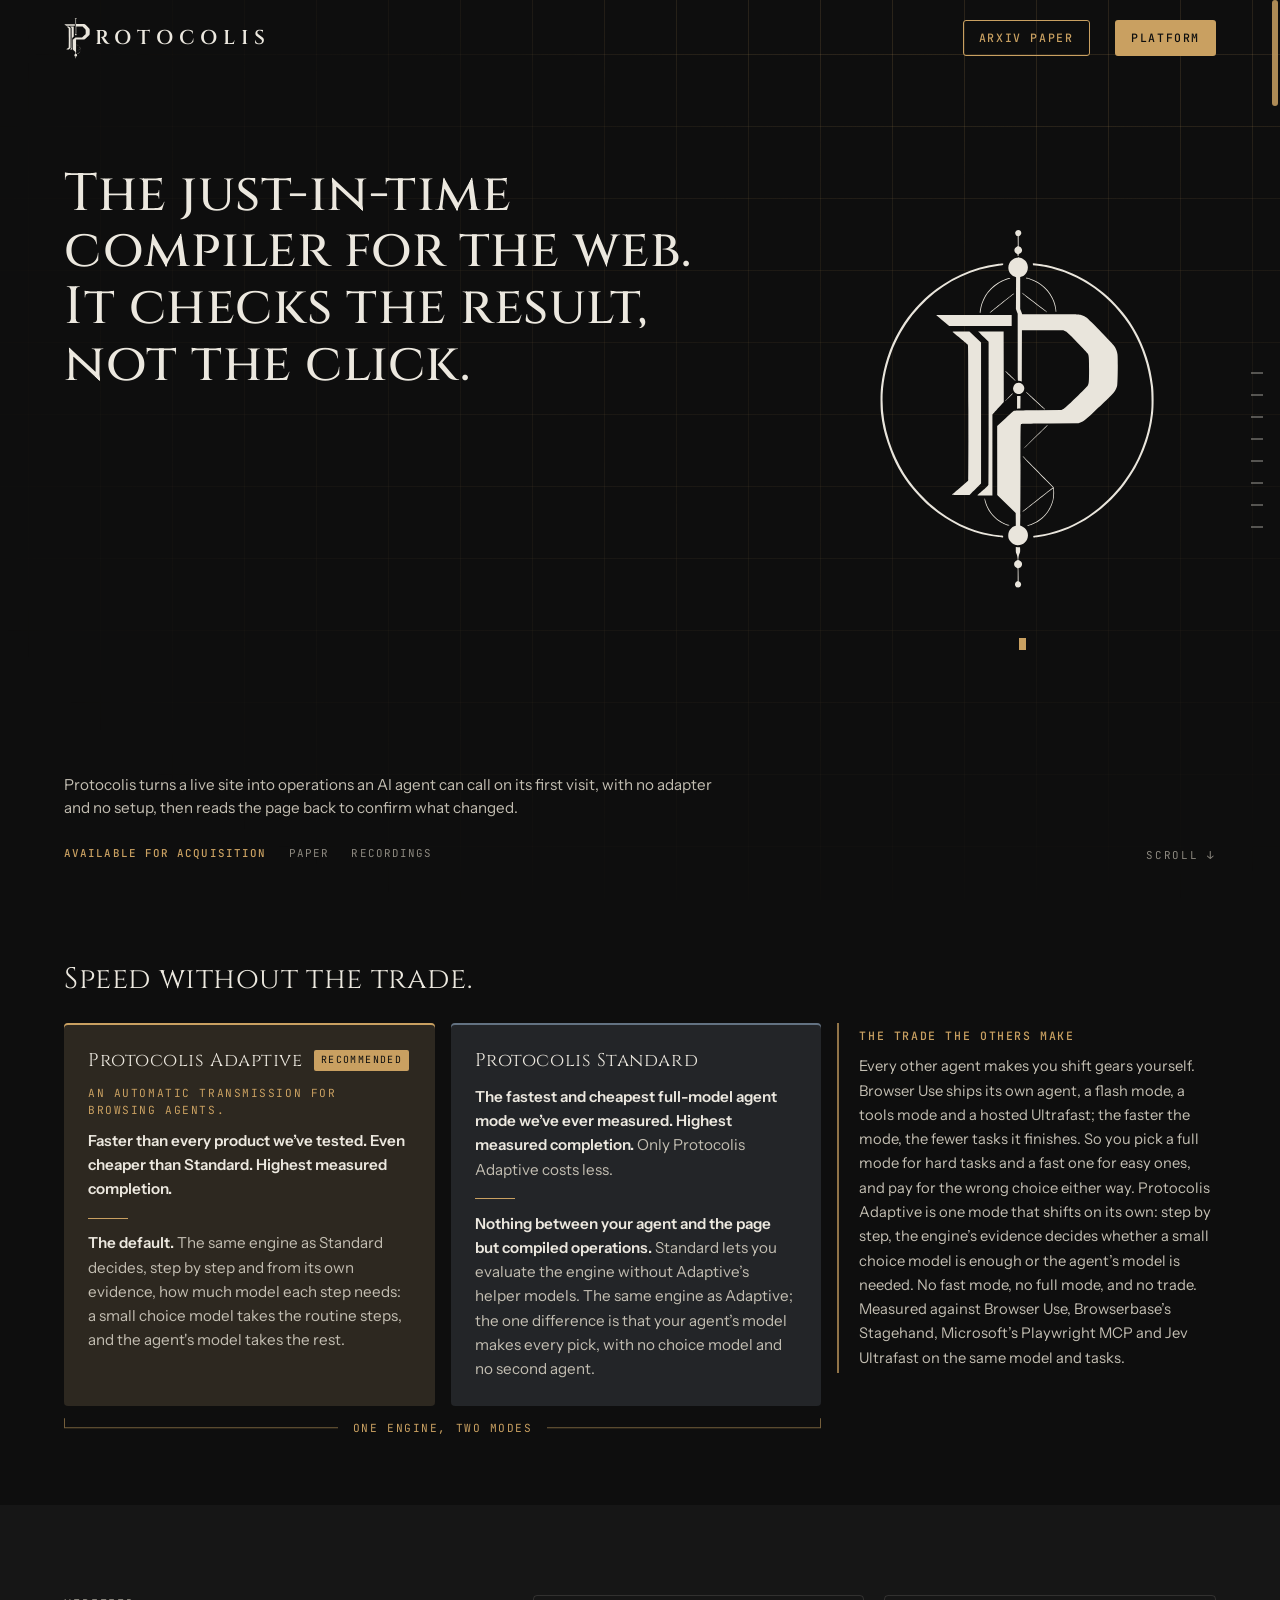
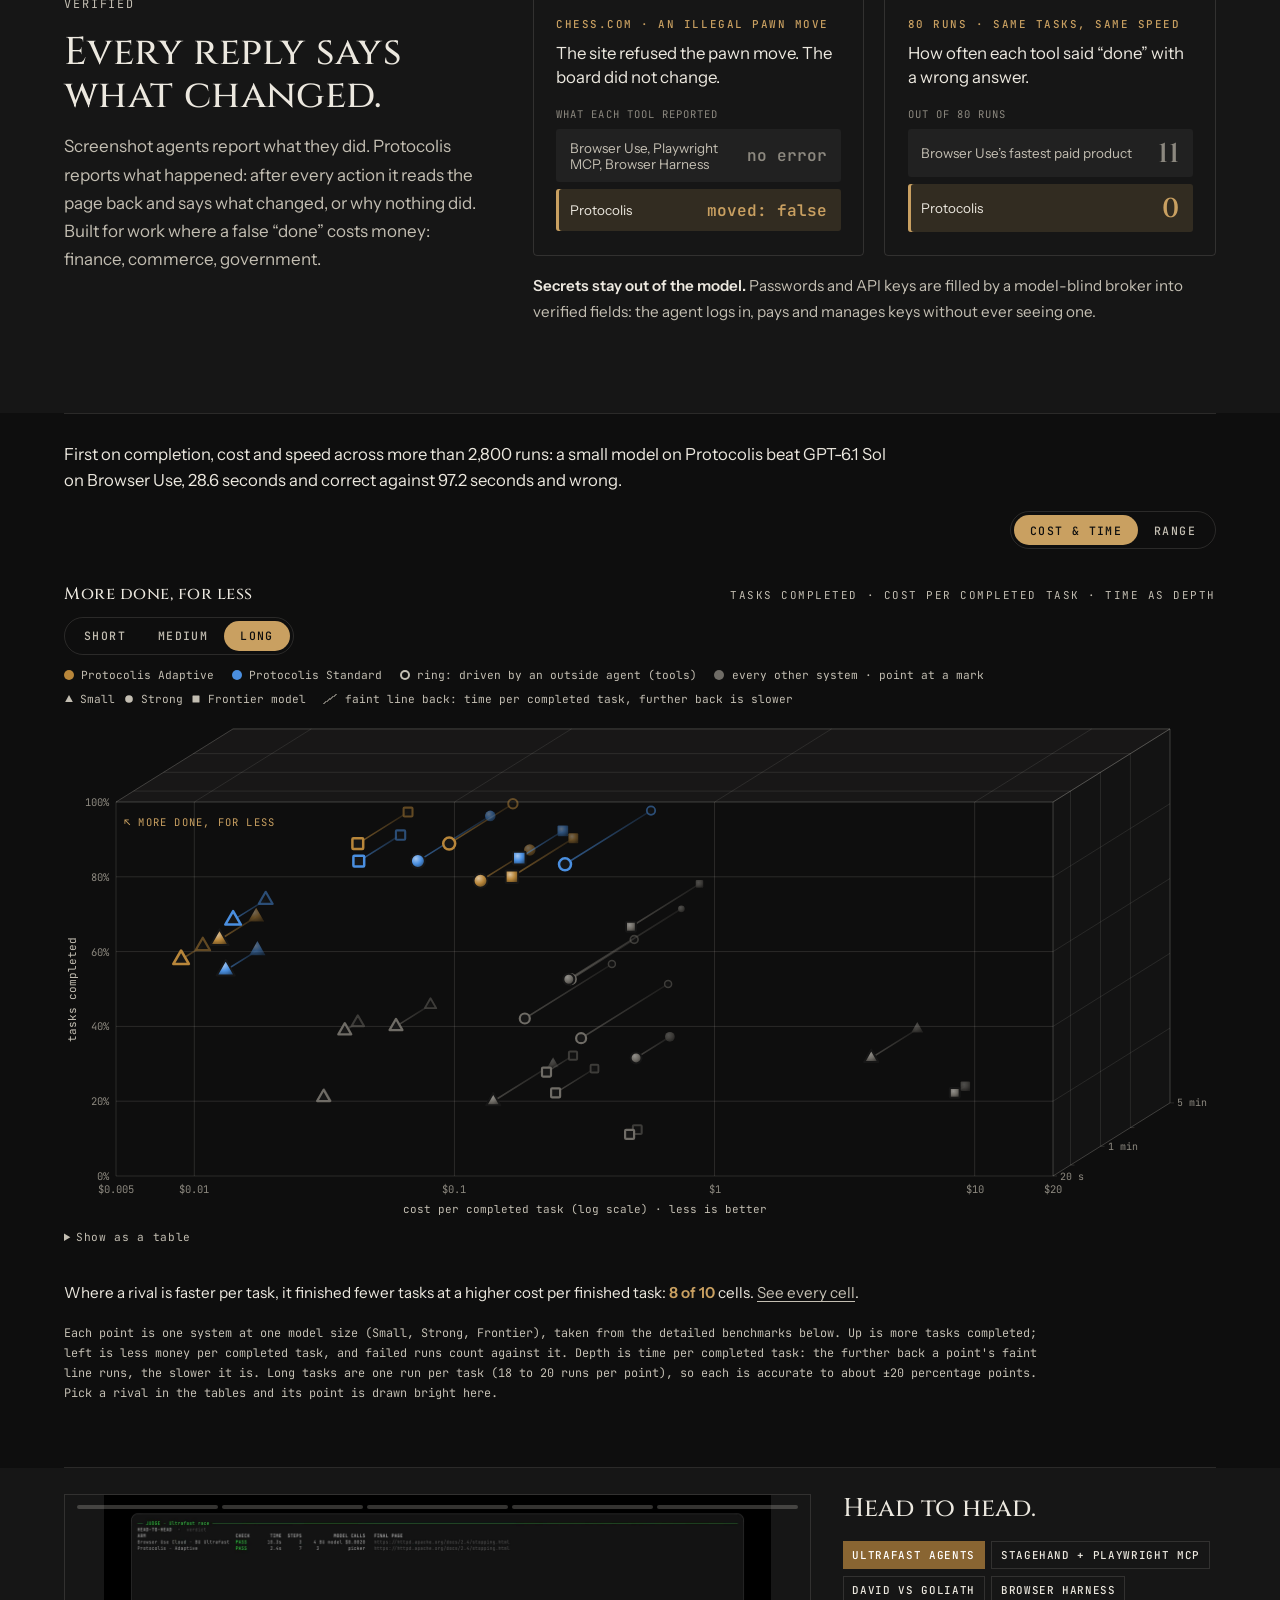
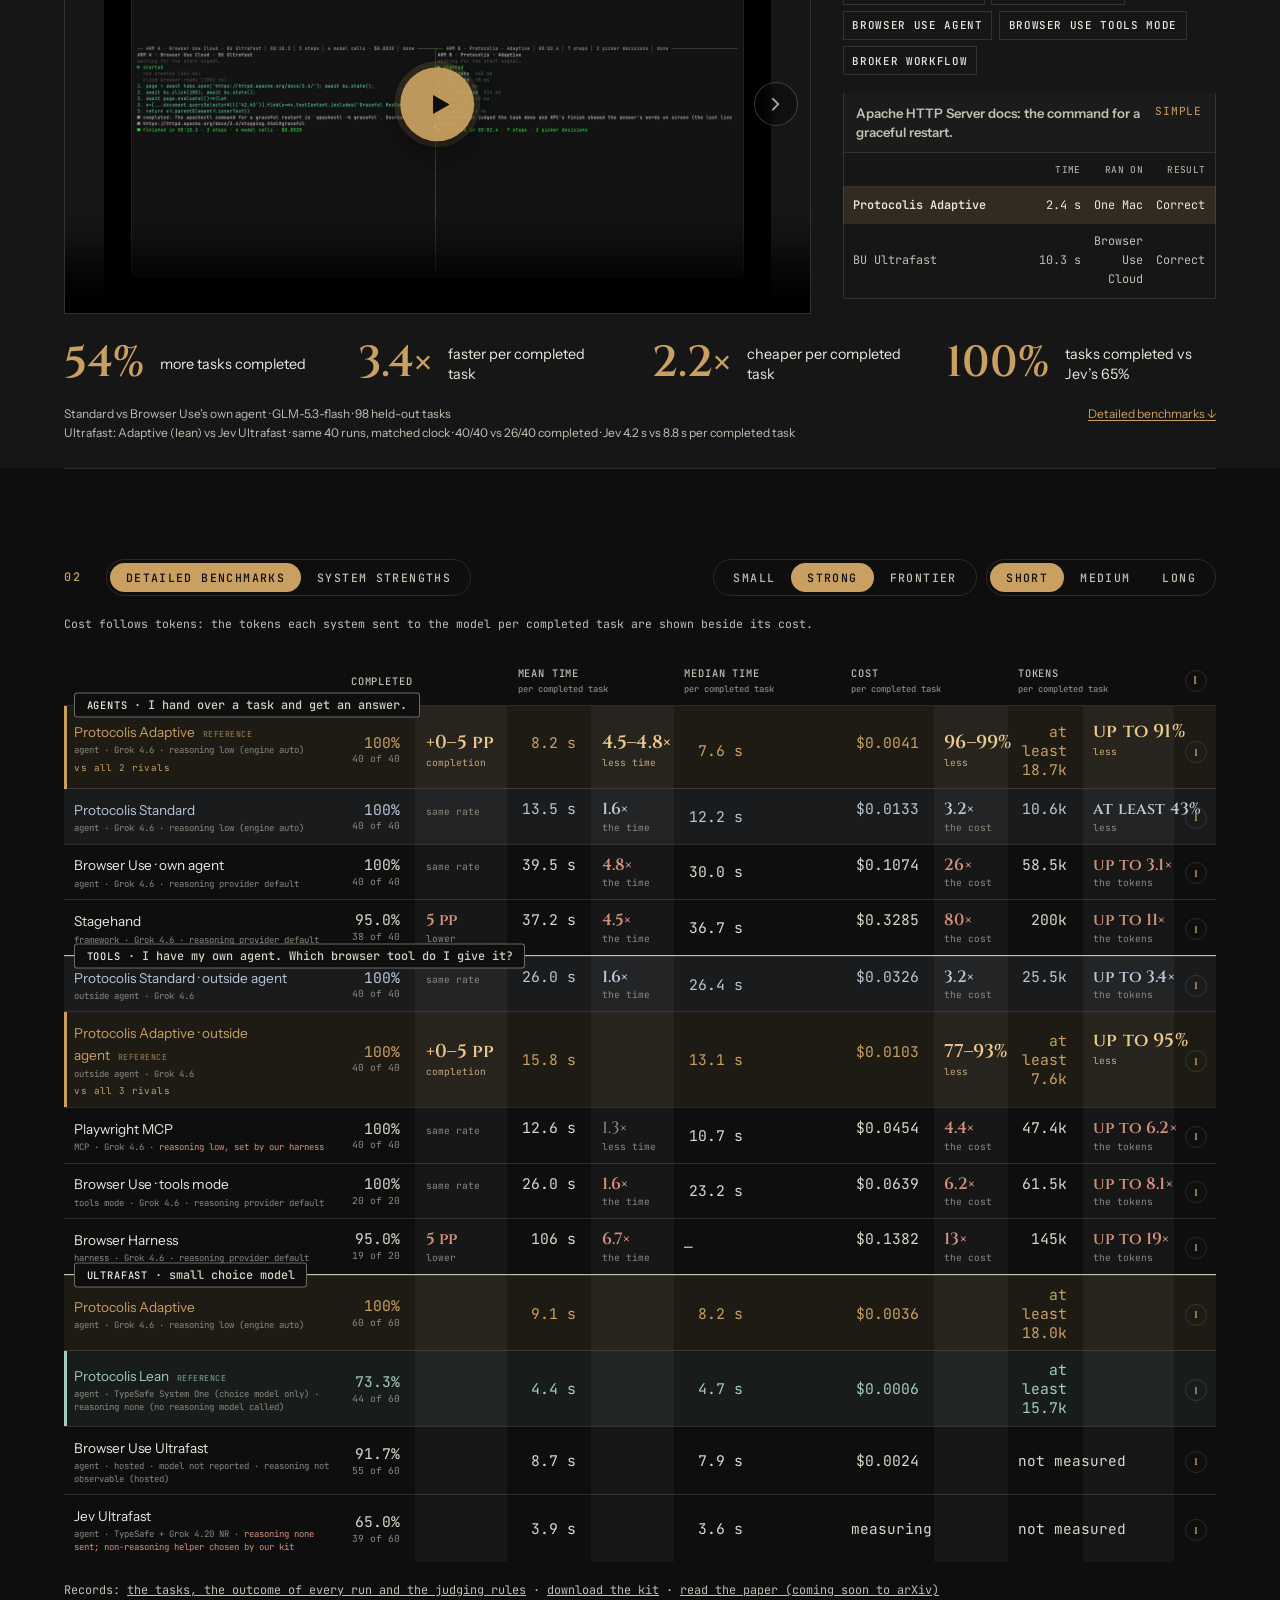
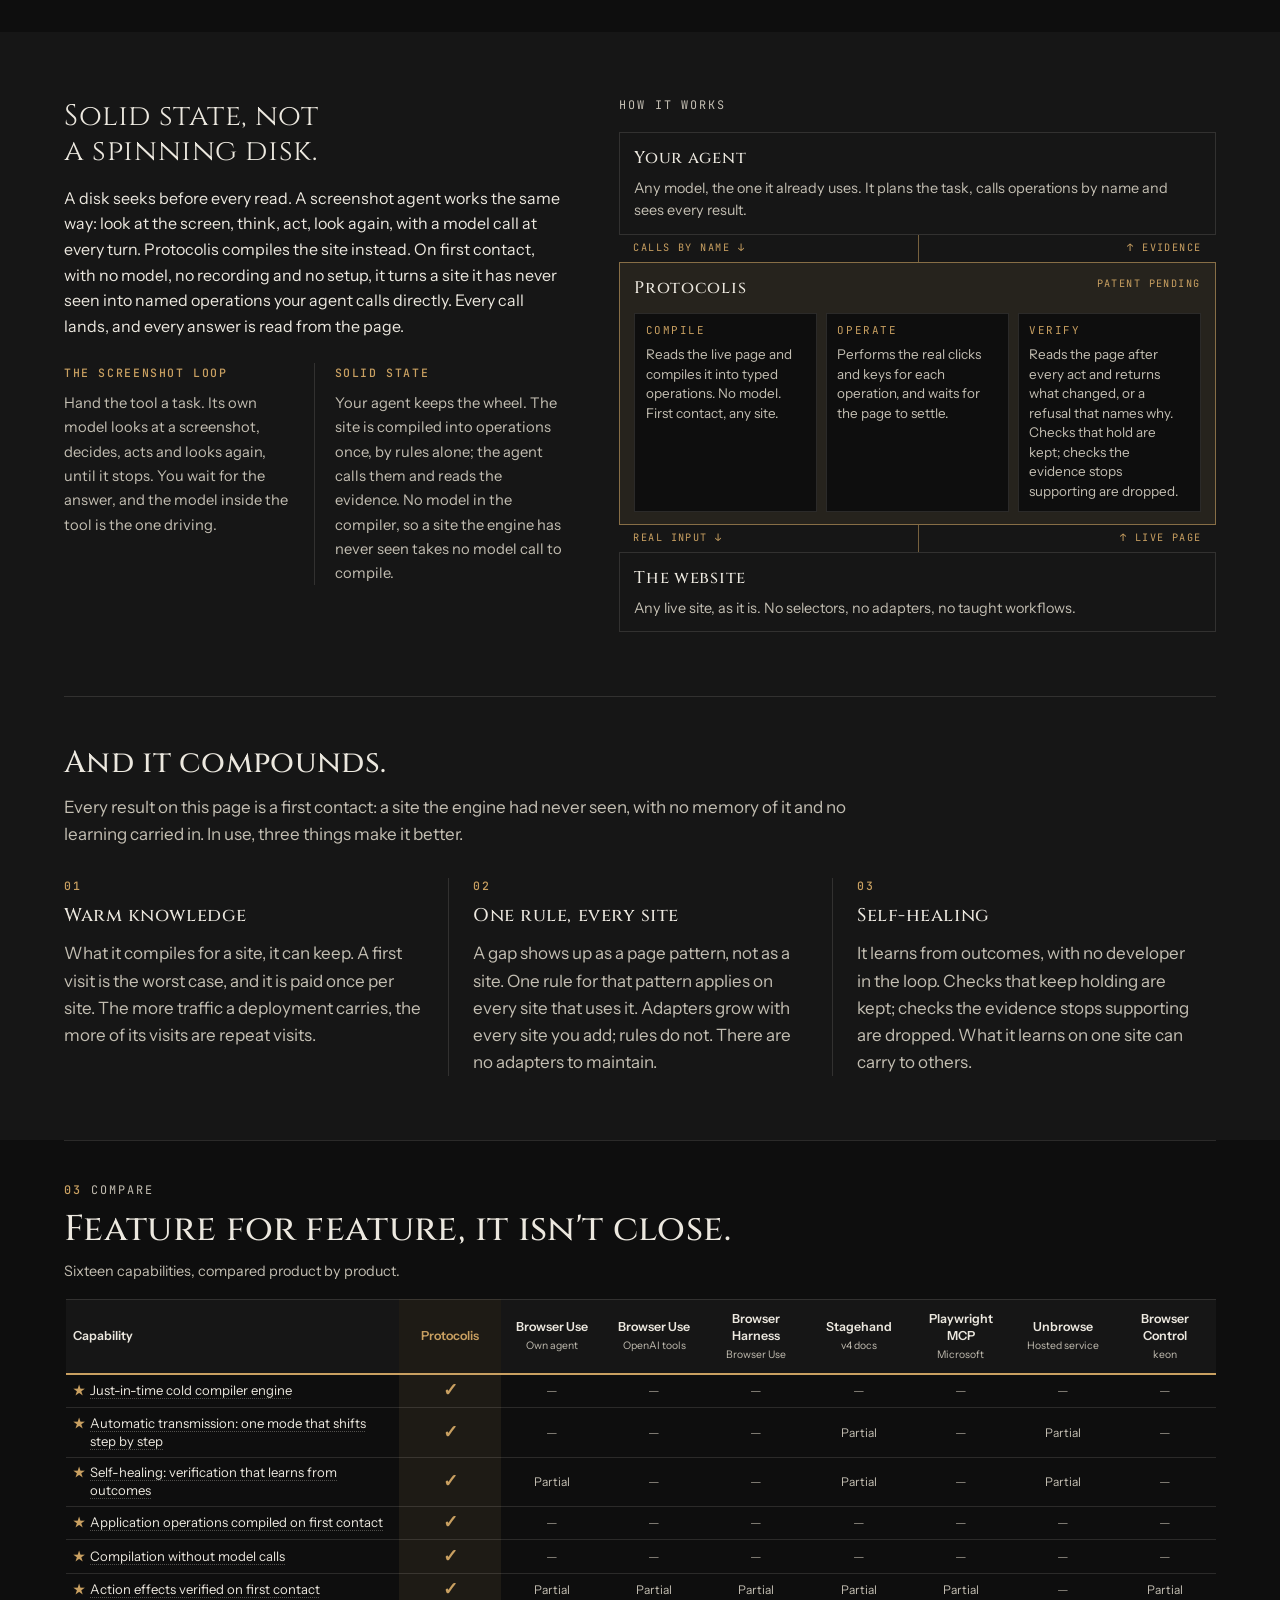
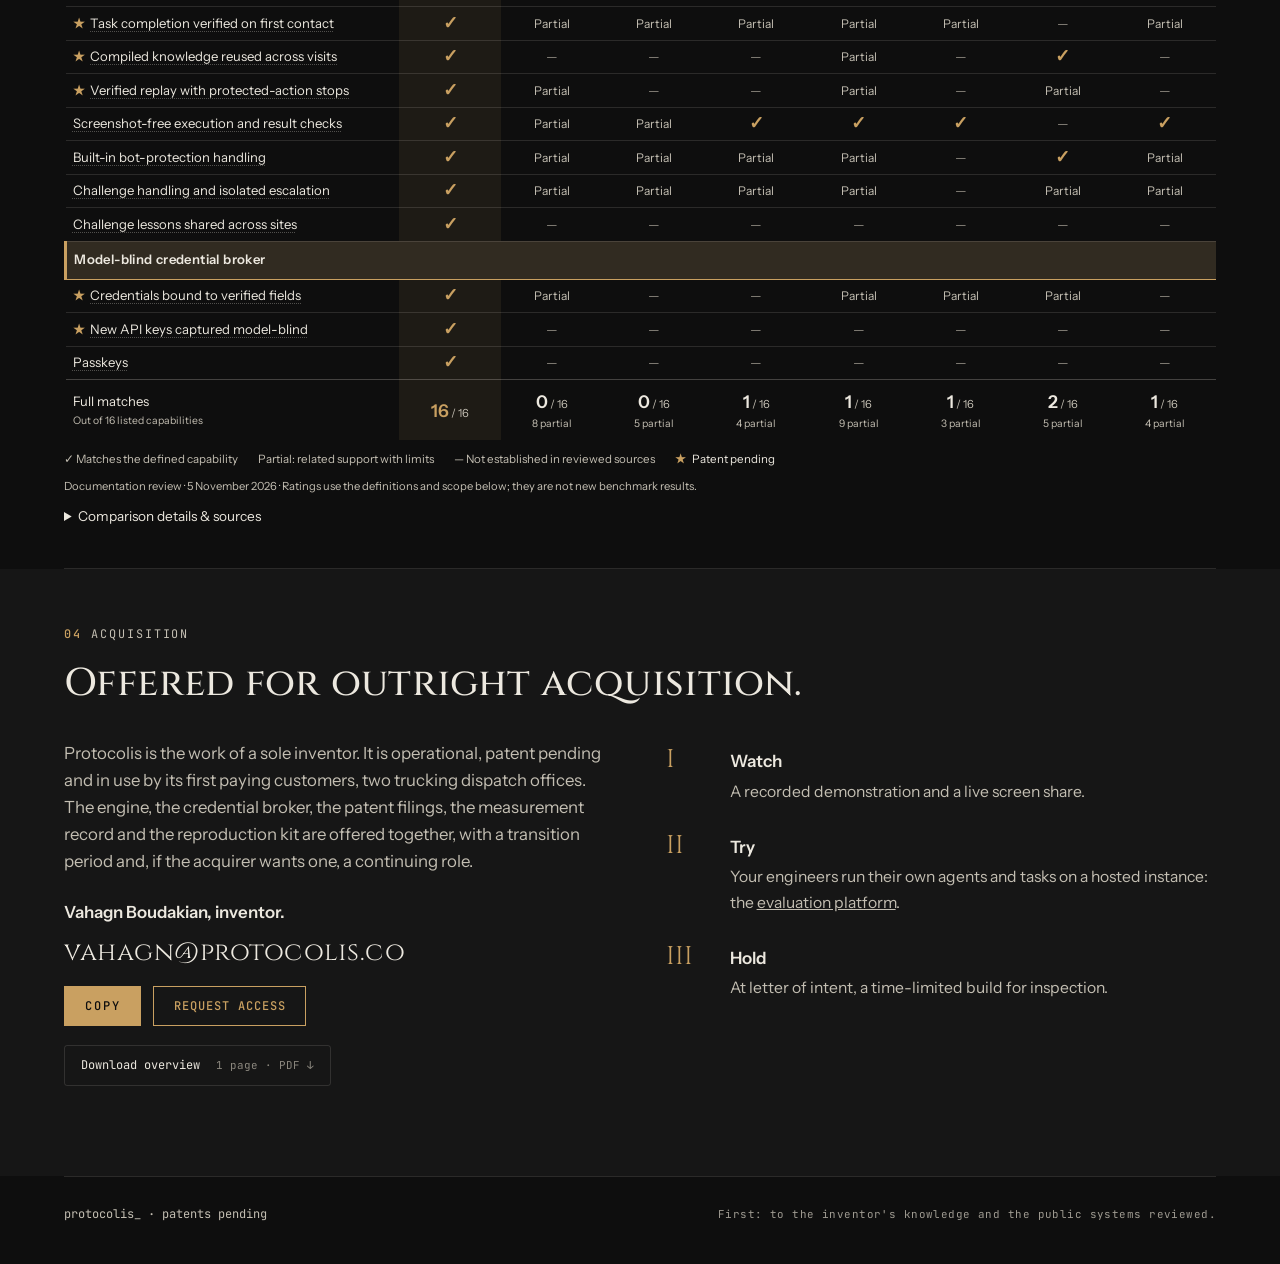
==== commit 04ed9aa2: "Restore the typed English hero caption across phone layouts" ====
--- a/index.html
+++ b/index.html
@@ -891,8 +891,11 @@
 @media (max-width:359px){body .hero.hero-screen h1.order-claim{font-size:calc((100vw - 44px) * .107)!important}}
 </style>
 <style>
-/*MOBILE-CAPTION-TYPED*/
-@media (max-width:760px){
+/* Phones type the English caption beneath the emblem. */
+@media (max-width:760px), (max-width:960px) and (max-height:500px) and (pointer:coarse){
+  .hero .desktop-motto{display:none}
+  body .hero.hero-screen .brand-cap{display:block;width:100%}
+  body .hero.hero-screen h1.order-claim .h1-a{position:absolute!important;width:1px;height:1px;overflow:hidden;clip-path:inset(50%);white-space:nowrap}
   body .hero.hero-screen .motto.motto-cap{font-family:var(--font-display)!important;font-size:17px!important;line-height:1.25;letter-spacing:0!important;text-transform:none!important;
     color:var(--fg-2)!important;max-width:15em!important;text-align:center!important;margin:14px auto 0!important}
   /* a thin caret in the caption's own colour, not the bronze block of the mono motto */
@@ -956,9 +959,8 @@
     <div class="emblem" aria-hidden="true">
       <img class="emblem-still" src="logo.svg" alt="" width="1254" height="1254">
     </div>
-    <p class="brand-cap" aria-hidden="true">The just-in-time compiler for the web.</p>
-    <p class="motto">Protocollum ex ipsa applicatione</p>
-    <script>/*MOBILE-CAPTION-TYPED (owner 22 Nov): on phones the motto line types out the caption instead of the Latin; the static caption hides*/(function(){if(!window.matchMedia||!matchMedia('(max-width:760px)').matches)return;var m=document.querySelector('.hero .motto'),c=document.querySelector('.hero .brand-cap');if(!m||!c)return;m.textContent=c.textContent;m.classList.add('motto-cap');m.setAttribute('aria-hidden','true');c.style.display='none';})();</script>
+    <p class="brand-cap motto motto-cap" aria-hidden="true">The just-in-time compiler for the web.</p>
+    <p class="motto desktop-motto">Protocollum ex ipsa applicatione</p>
   </div>
   <a class="hero-scroll" href="#modes" aria-label="Scroll to the next section">scroll &darr;</a>
 </section>
@@ -1699,7 +1701,61 @@
 })();
 
 </script>
-<script>(function(){var m=document.querySelector('.hero .motto');if(!m)return;var t=m.textContent.trim();var words=t.split(' ');m.textContent='';var spans=words.map(function(w){var e=document.createElement('span');e.textContent=w;return e});spans.forEach(function(e,i){m.appendChild(e);if(i<spans.length-1)m.appendChild(document.createTextNode(' '))});var lines=[],cur=[],top=null;spans.forEach(function(e){var y=e.offsetTop;if(top!==null&&y>top+2){lines.push(cur.join(' '));cur=[]}top=y;cur.push(e.textContent)});lines.push(cur.join(' '));var typed=lines.join('\n');var h=m.getBoundingClientRect().height;m.style.minHeight=h+'px';m.classList.add('typing');m.textContent='';var c=document.createElement('span');c.className='cur';c.setAttribute('aria-hidden','true');m.appendChild(c);m.setAttribute('aria-label',t);var i=0;function step(){if(i<typed.length){var ch=typed[i++];m.insertBefore(document.createTextNode(ch),c);setTimeout(step,(ch===' '||ch==='\n')?110:48+Math.random()*52)}else{setTimeout(function(){var badge=document.querySelector('.hero .acquisition-status');if(badge)badge.classList.add('is-glimmering')},1000);setTimeout(function(){c.remove();m.classList.remove('typing');m.textContent=t;m.removeAttribute('aria-label')},4000)}}setTimeout(step,1000)})();</script>
+<script>
+(function(){
+  const caption=document.querySelector('.hero .brand-cap');
+  const latin=document.querySelector('.hero .desktop-motto');
+  const phone=matchMedia('(max-width:760px), (max-width:960px) and (max-height:500px) and (pointer:coarse)');
+  const reduced=matchMedia('(prefers-reduced-motion:reduce)');
+  const originals=new Map([[caption,caption.textContent],[latin,latin.textContent]]);
+  let timer;
+  function showCaption(){
+    clearTimeout(timer);
+    for(const [line,text] of originals){
+      line.textContent=text;
+      line.classList.remove('typing');
+      line.style.minHeight='';
+      line.removeAttribute('aria-label');
+    }
+    if(reduced.matches)return;
+    const line=phone.matches?caption:latin;
+    const text=originals.get(line);
+    const words=text.split(' ').map(word=>Object.assign(document.createElement('span'),{textContent:word}));
+    line.replaceChildren();
+    words.forEach((word,i)=>{if(i)line.append(' ');line.append(word)});
+    const typed=words.map((word,i)=>(i?(word.offsetTop>words[i-1].offsetTop+2?'\n':' '):'')+word.textContent).join('');
+    line.style.minHeight=line.getBoundingClientRect().height+'px';
+    const caret=document.createElement('span');
+    caret.className='cur';
+    caret.setAttribute('aria-hidden','true');
+    line.replaceChildren(caret);
+    if(line===latin)line.setAttribute('aria-label',text);
+    line.classList.add('typing');
+    let i=0;
+    function step(){
+      if(i<typed.length){
+        const ch=typed[i++];
+        caret.before(ch);
+        timer=setTimeout(step,/\s/.test(ch)?110:48+Math.random()*52);
+        return;
+      }
+      timer=setTimeout(()=>{
+        document.querySelector('.hero .acquisition-status')?.classList.add('is-glimmering');
+        timer=setTimeout(()=>{
+          line.textContent=text;
+          line.classList.remove('typing');
+          line.style.minHeight='';
+          line.removeAttribute('aria-label');
+        },3000);
+      },1000);
+    }
+    timer=setTimeout(step,1000);
+  }
+  phone.addEventListener('change',showCaption);
+  reduced.addEventListener('change',showCaption);
+  showCaption();
+})();
+</script>
 <script data-goatcounter="https://protocolis.goatcounter.com/count" async src="//gc.zgo.at/count.js"></script>
 <script>
 (function(){var root=document.getElementById('demo');if(!root)return;var c=root.querySelector('.carousel'),t=c.querySelector('.track'),d=c.querySelector('.cdots'),all=[].slice.call(t.querySelectorAll('.slide')),soon=t.querySelector('.slide.soon'),opp='harness',tier='all',cx='all',vis=[];
